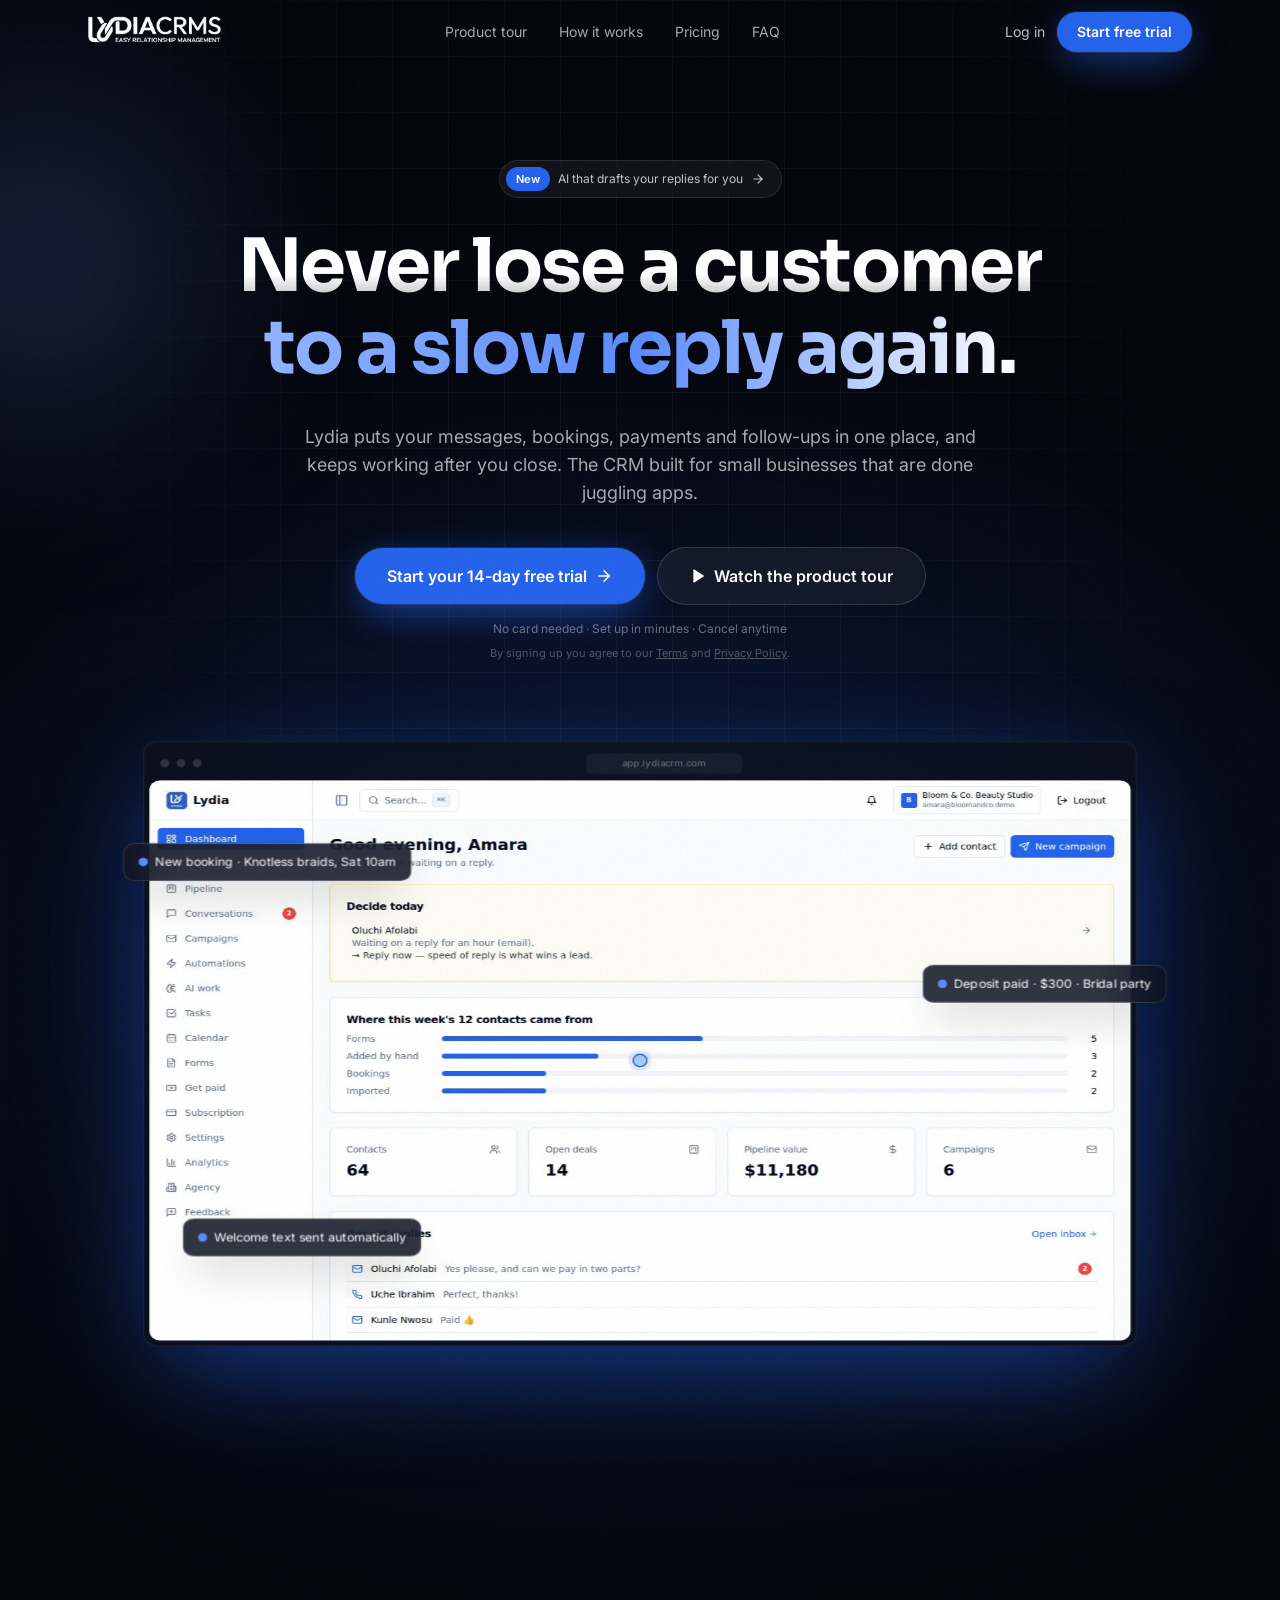
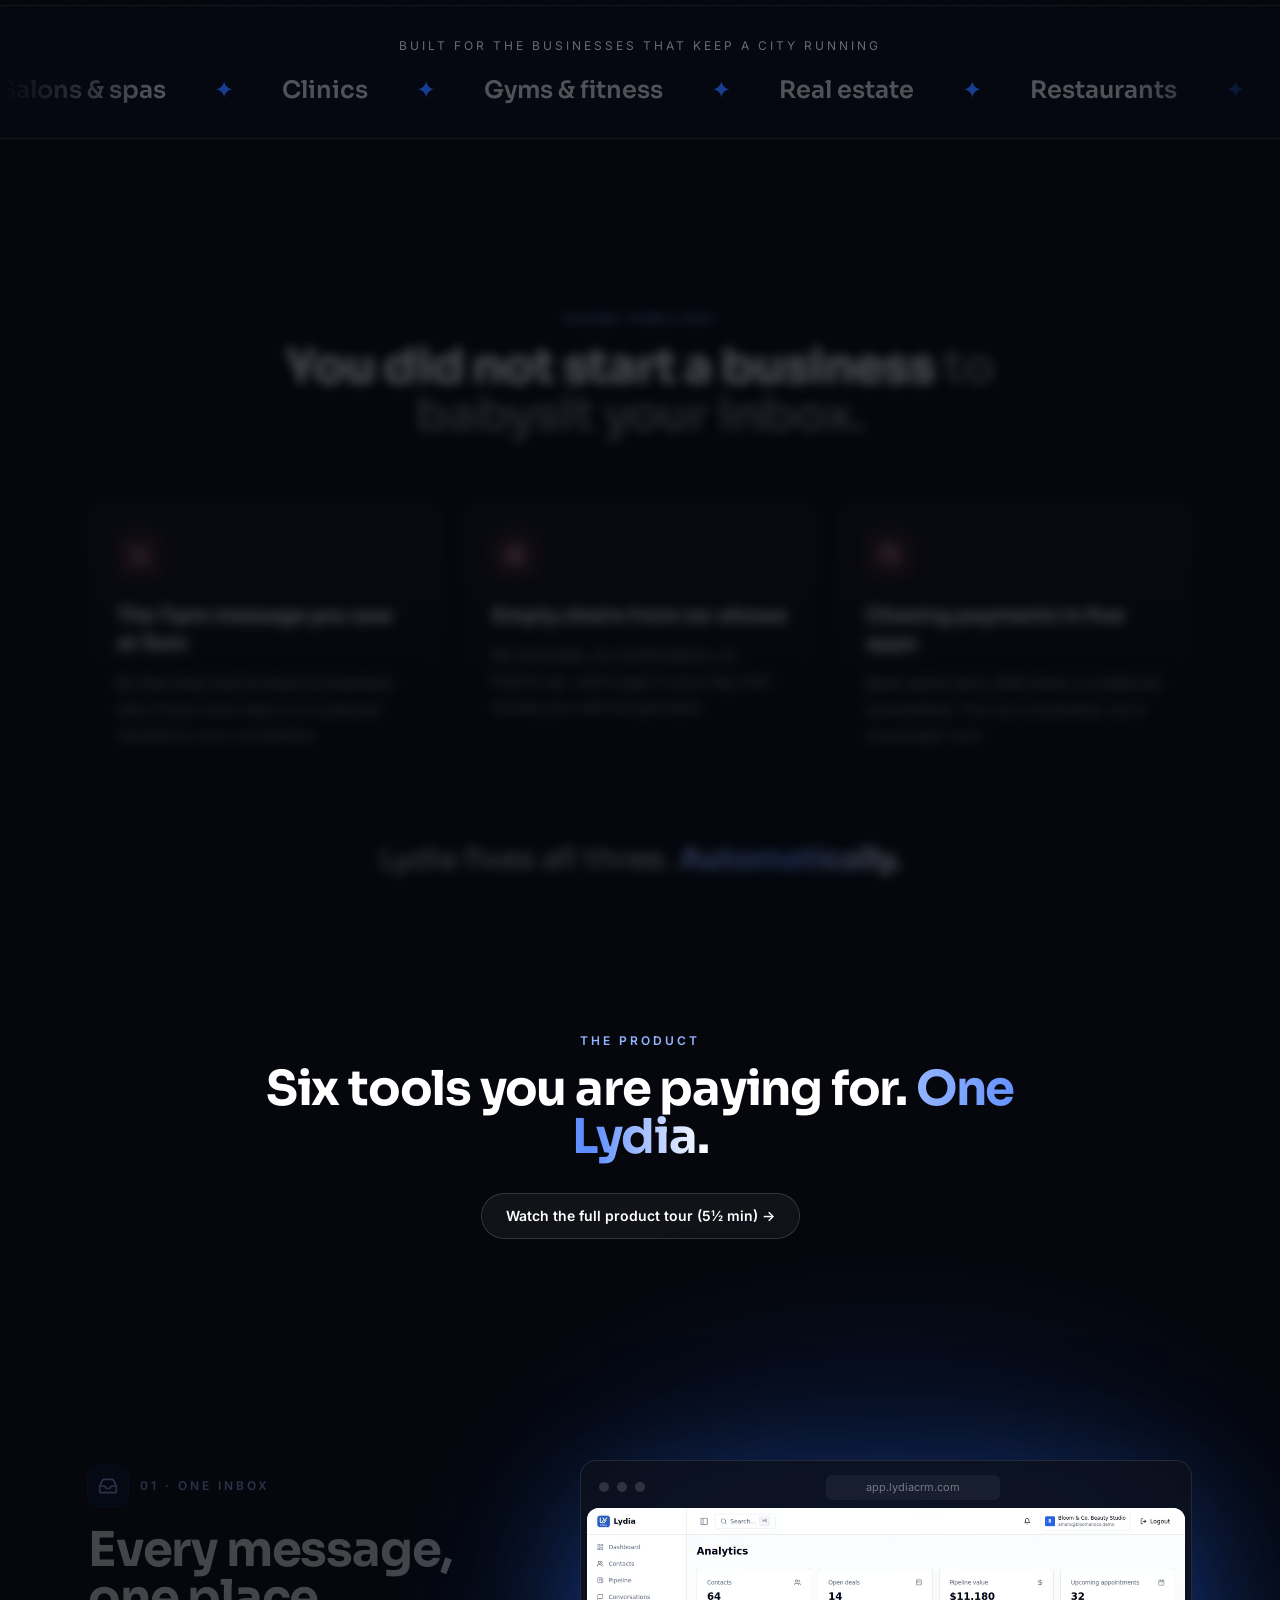
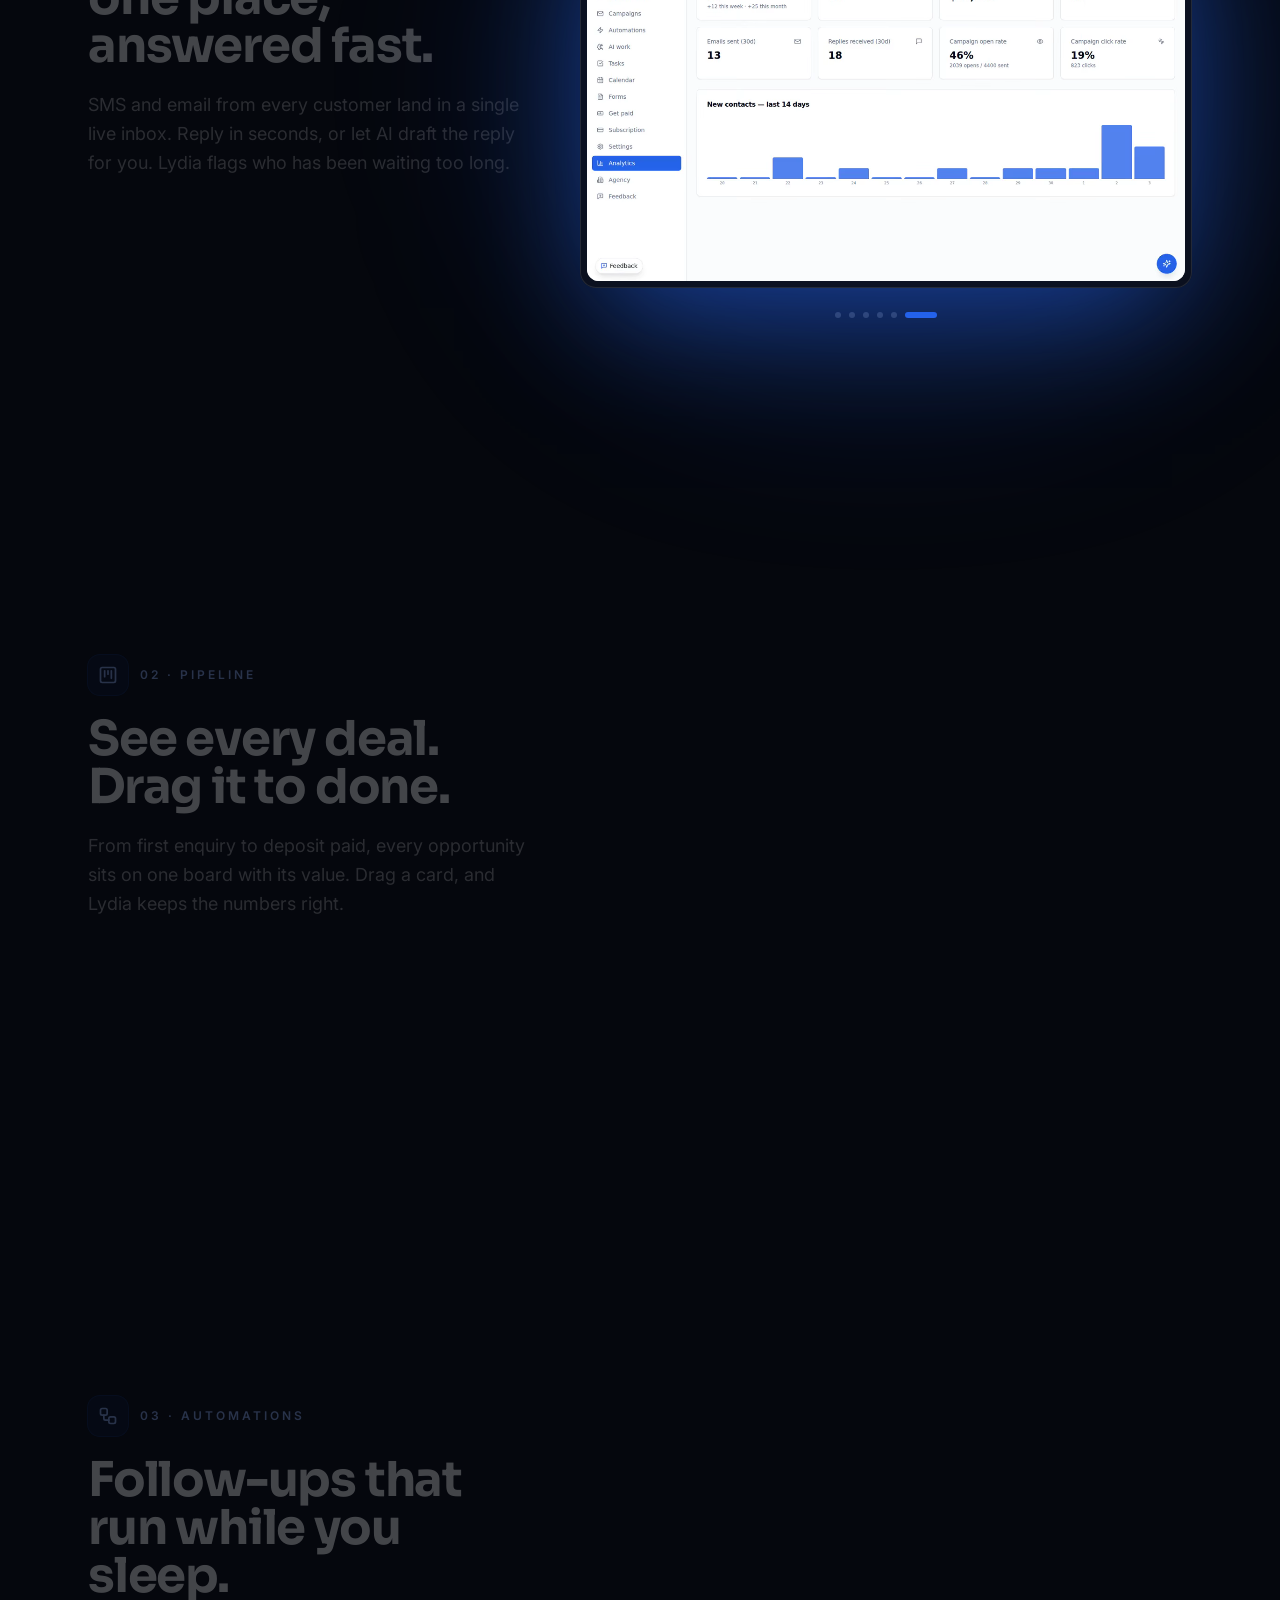
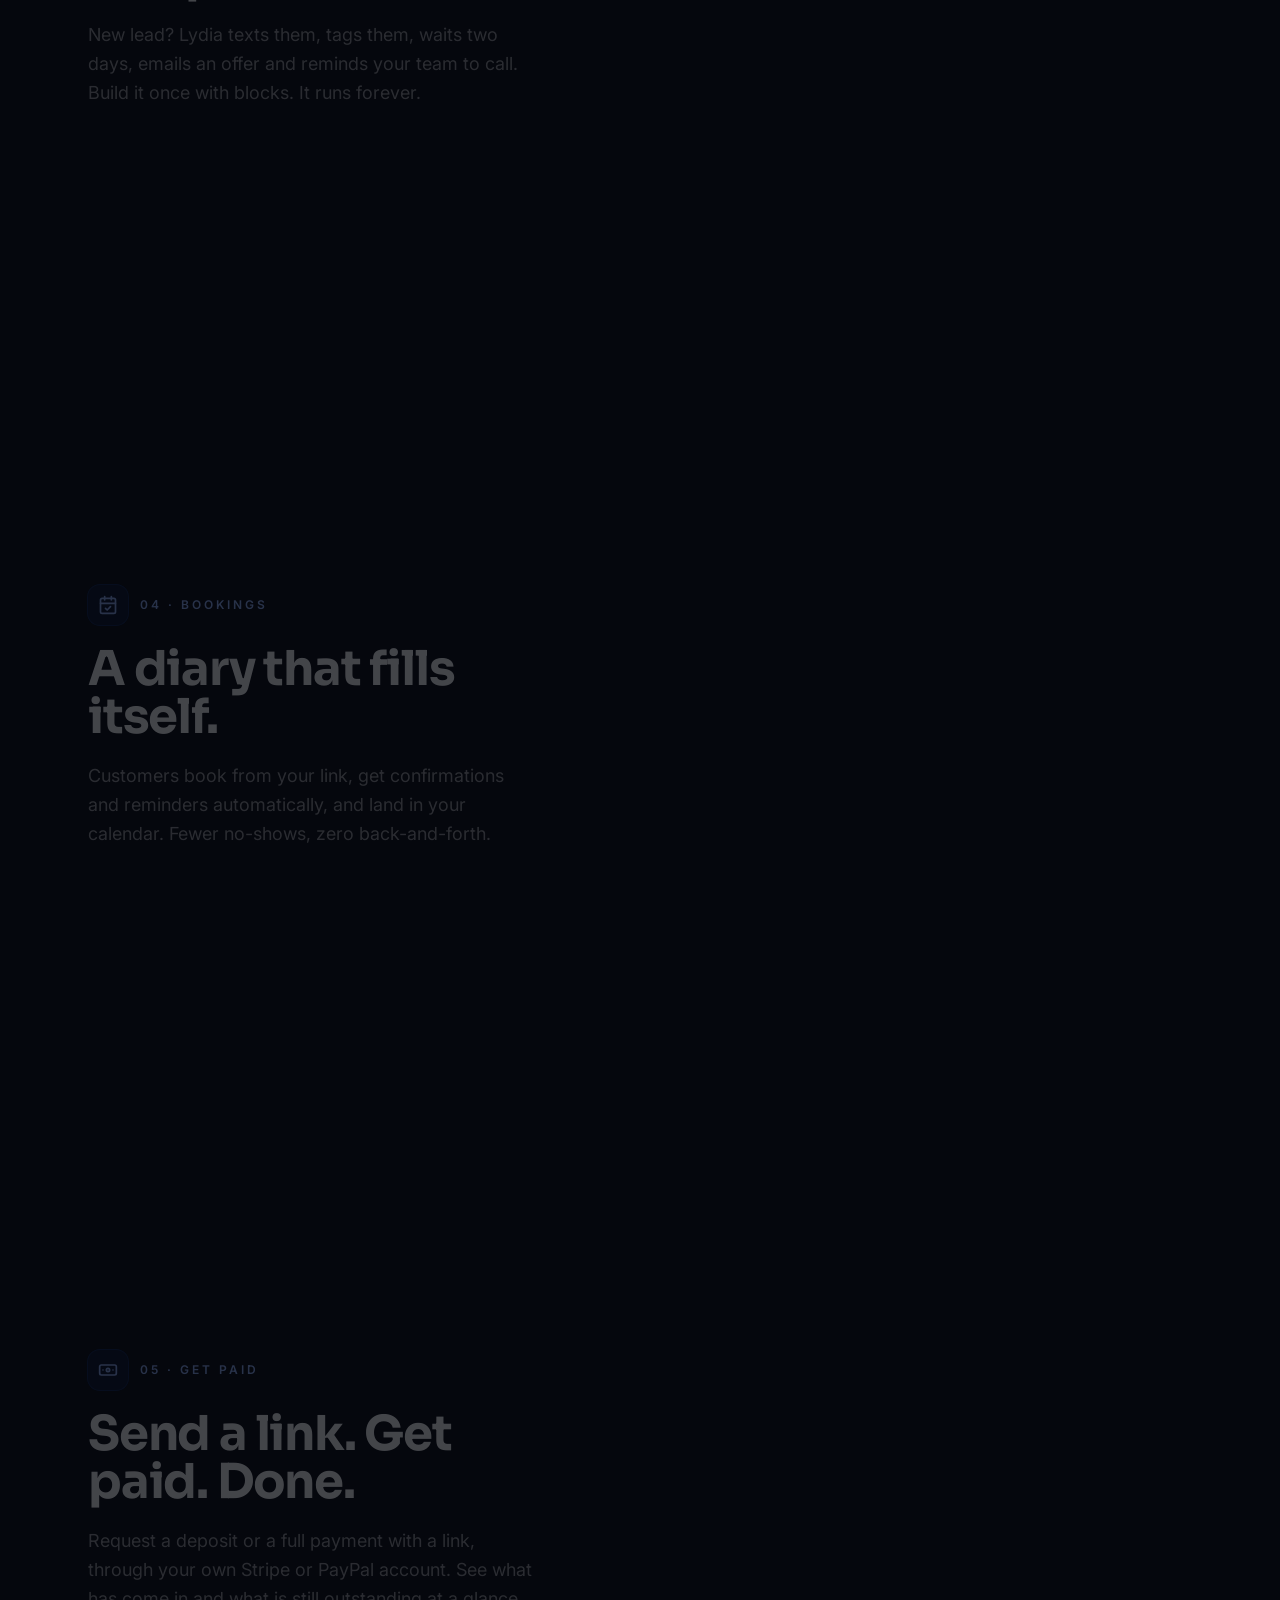
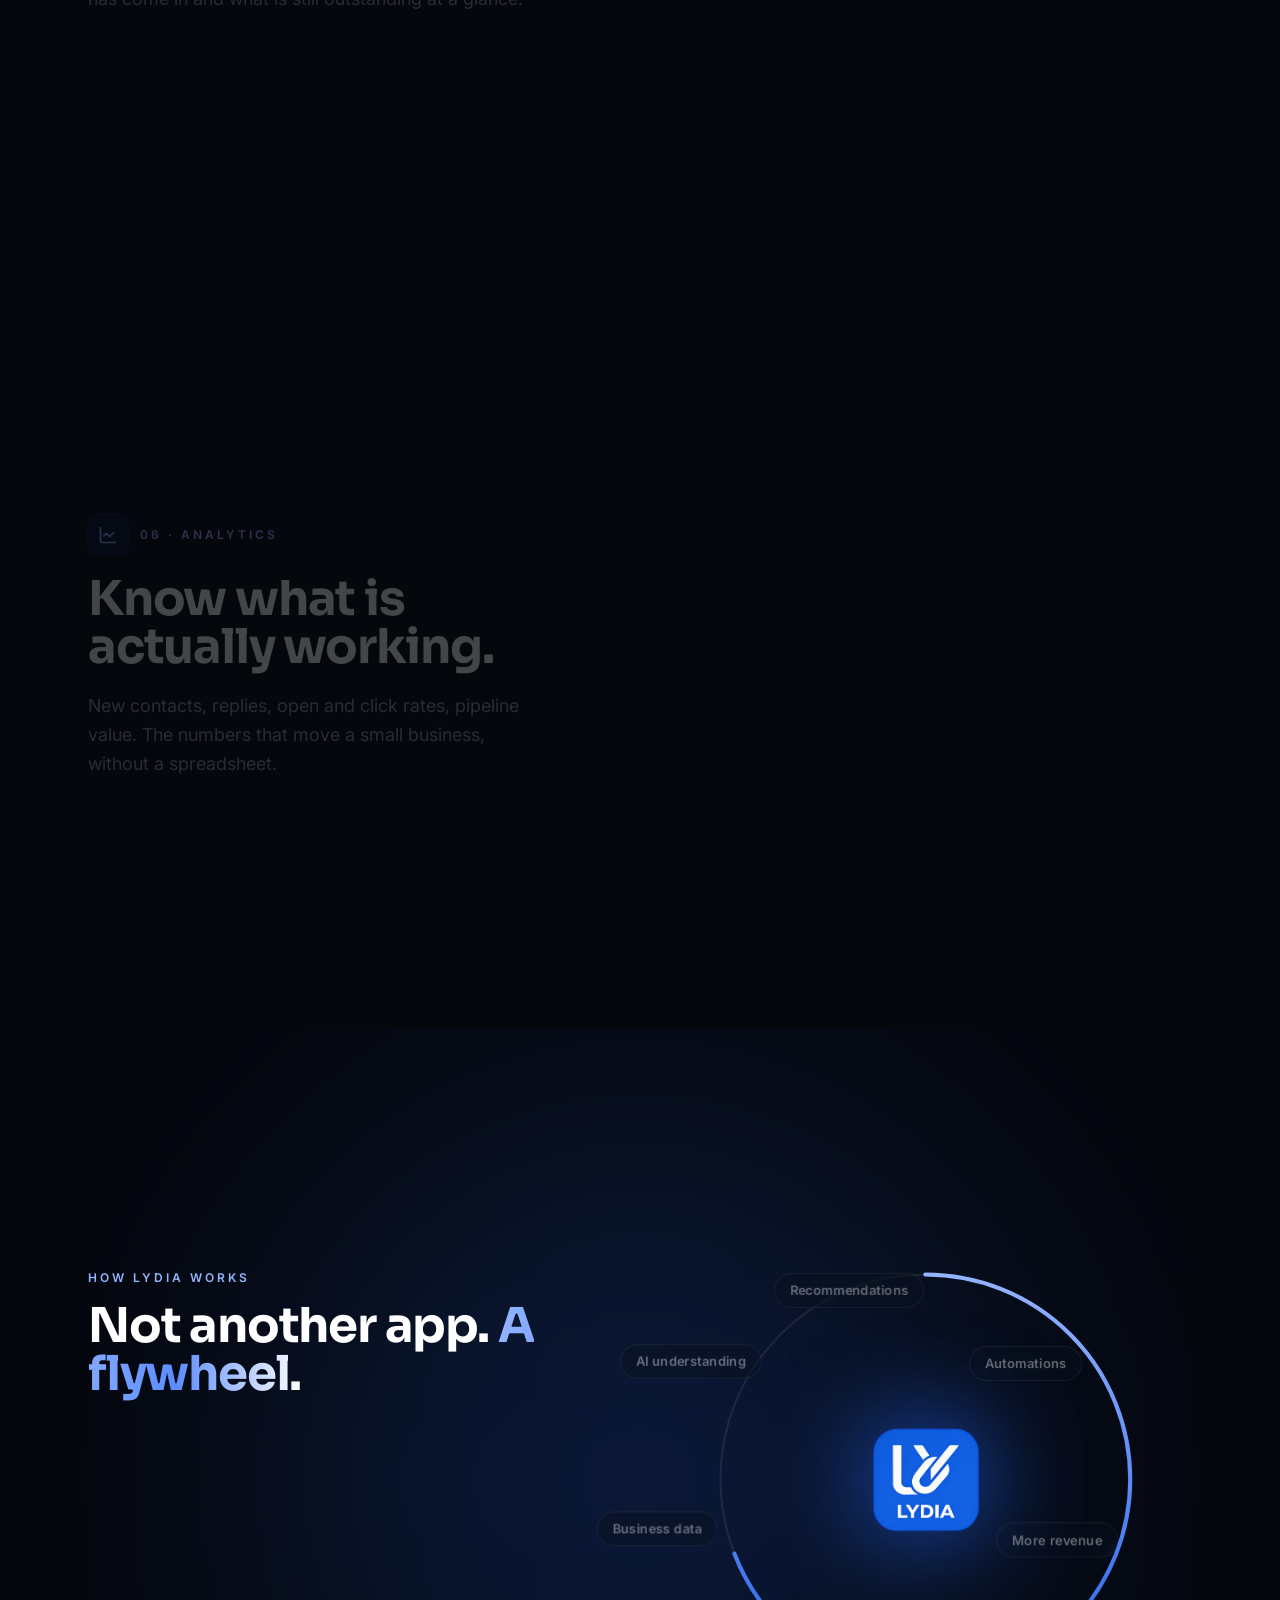
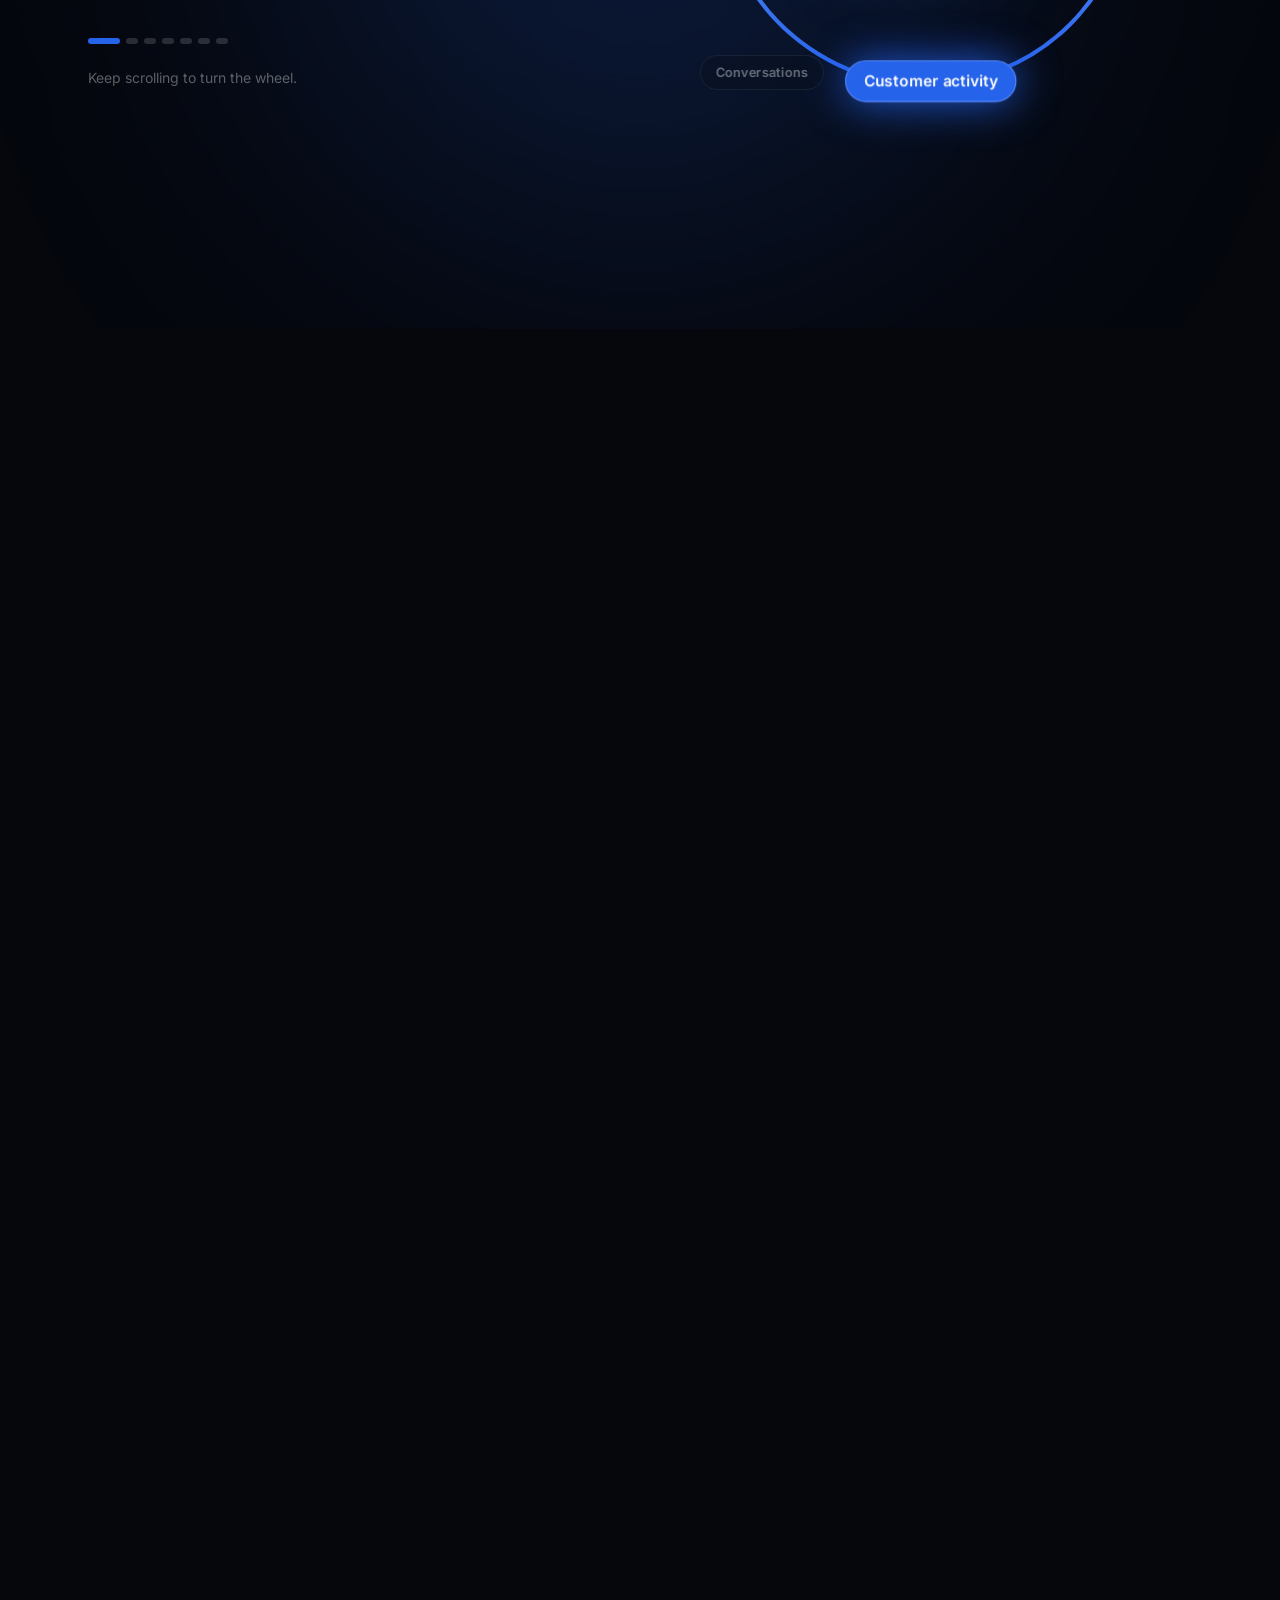
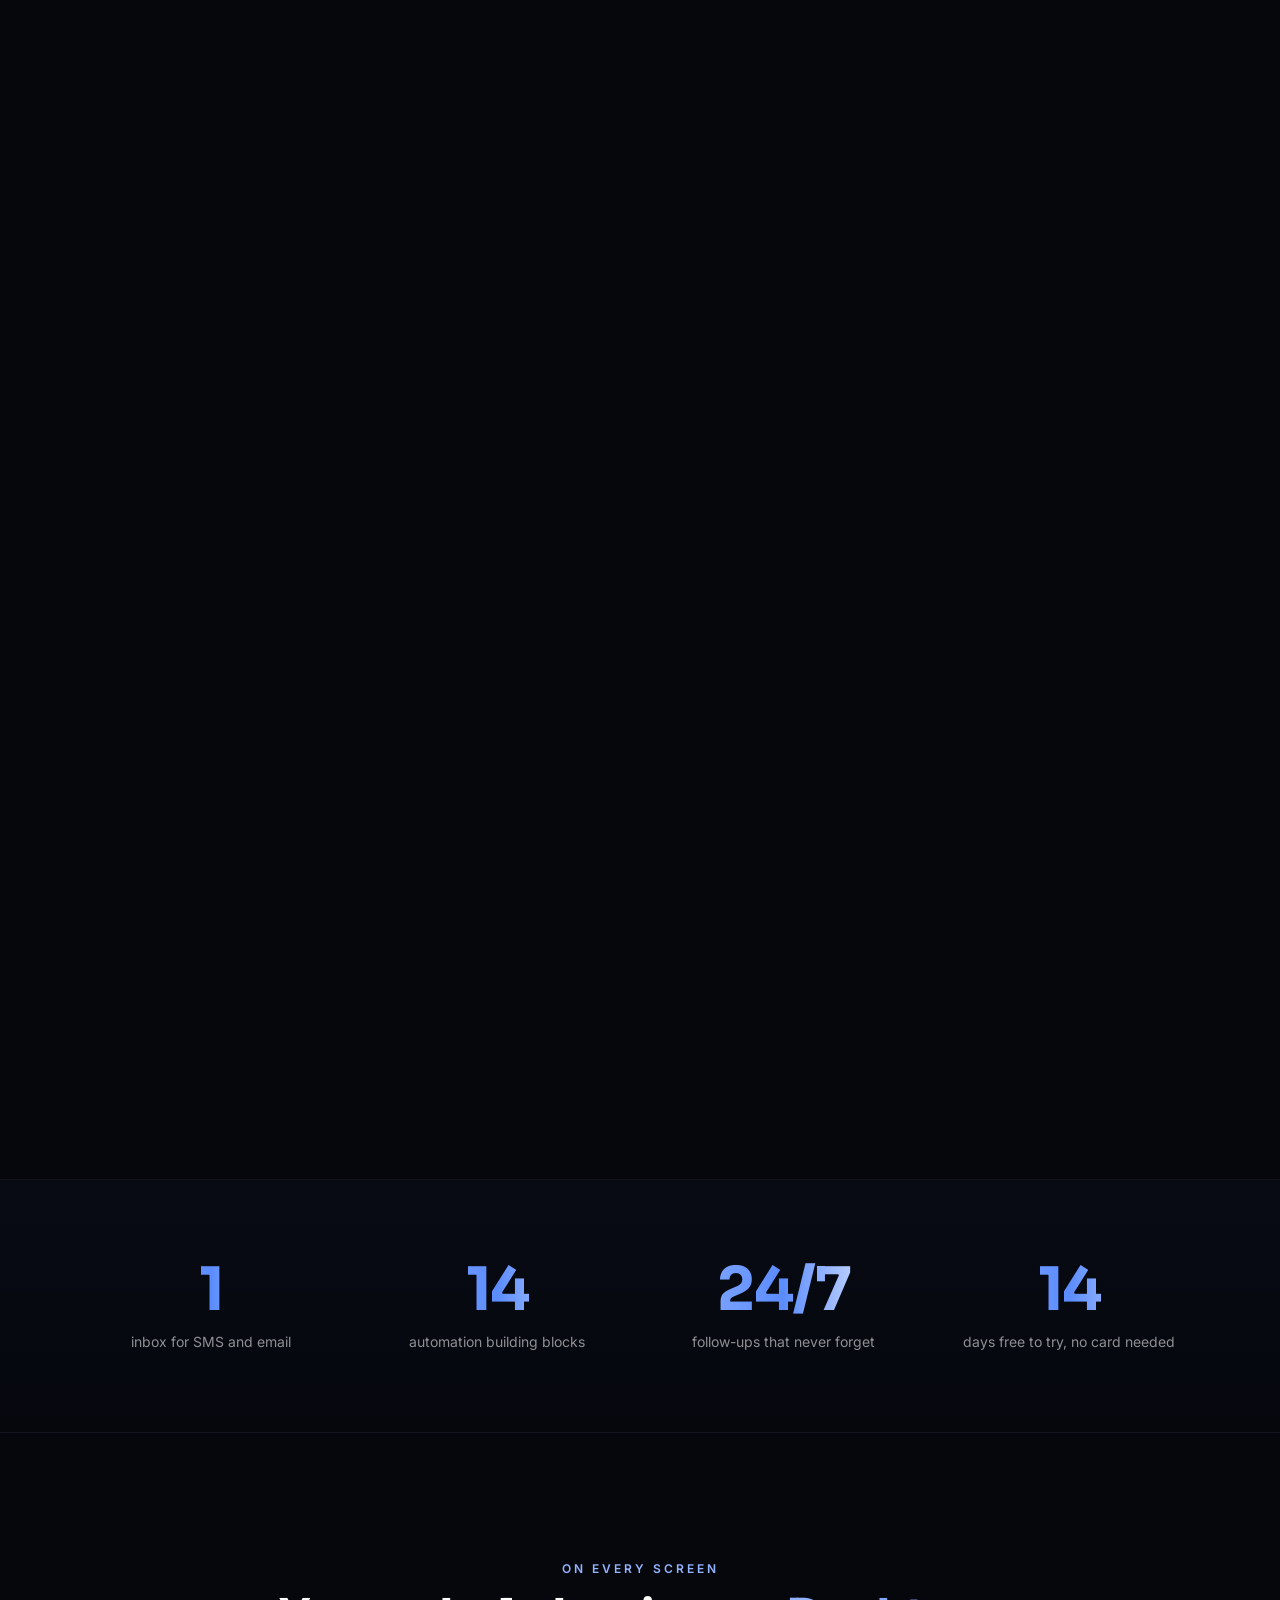
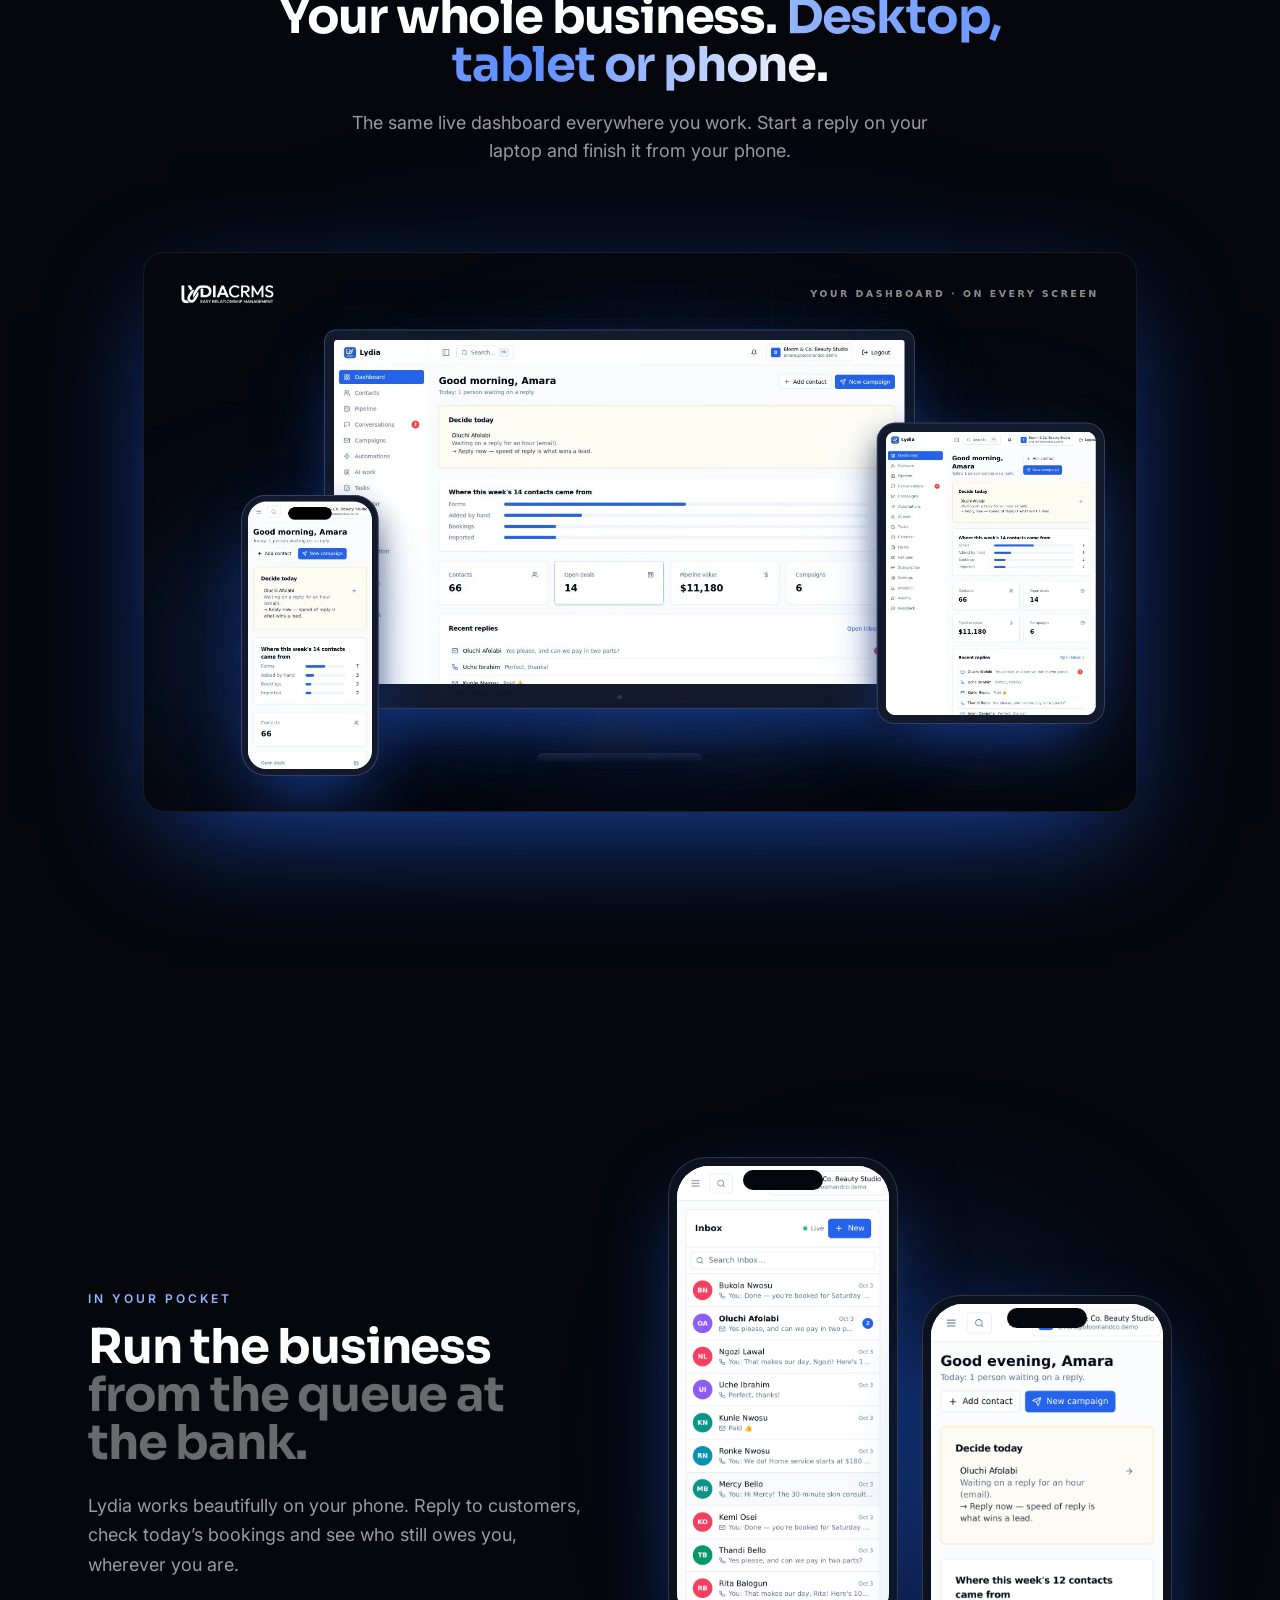
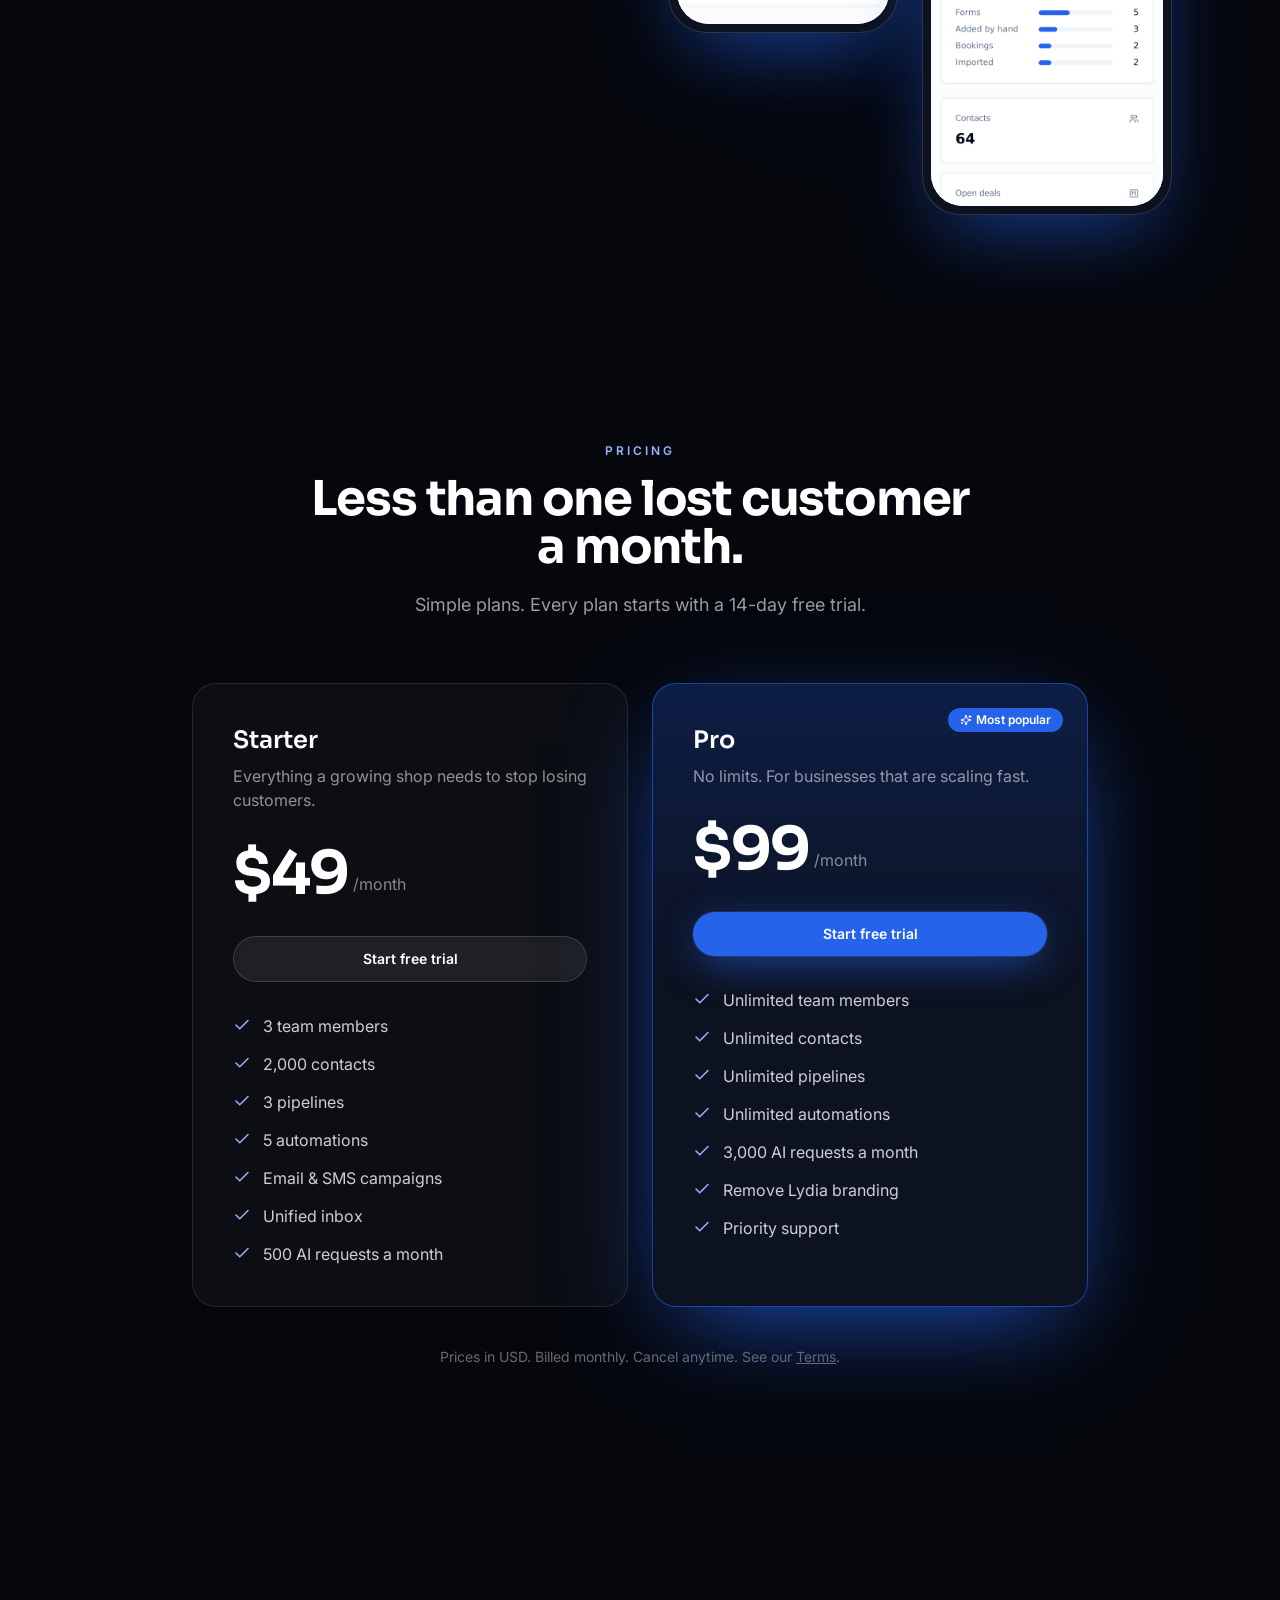
==== index.html @ 4960362a "Add privacy, terms, security, cookie and DPA pages Co-Authored-By: Claude Opus 5.5 <noreply@anthropi" ====
<!doctype html>
<html lang="en">
  <head>
    <meta charset="UTF-8" />
    <meta name="viewport" content="width=device-width, initial-scale=1.0" />
    <title>Lydia — The CRM that works while you sleep</title>
    <meta name="description" content="Lydia brings your customer messages, bookings, payments and follow-ups into one place, and keeps working after you close. Built for small businesses. Try it free for 14 days." />
    <meta property="og:title" content="Lydia — The CRM that works while you sleep" />
    <meta property="og:description" content="Messages, bookings, payments and follow-ups in one place. Built for small businesses." />
    <meta property="og:image" content="./media/demo-poster.jpg" />
    <meta name="theme-color" content="#05070d" />
    <link rel="icon" href="./brand/favicon-64.png" type="image/png" />
    <link rel="apple-touch-icon" href="./brand/apple-touch-icon.png" />
    <link rel="preconnect" href="https://fonts.googleapis.com" />
    <link rel="preconnect" href="https://fonts.gstatic.com" crossorigin />
    <link href="https://fonts.googleapis.com/css2?family=Inter:wght@400;500;600&family=Sora:wght@500;600;700;800&display=swap" rel="stylesheet" />
    <script type="module" crossorigin src="./assets/index-By4YkrOr.js"></script>
    <link rel="modulepreload" crossorigin href="./assets/index--tQdJ3y9.js">
    <link rel="modulepreload" crossorigin href="./assets/FinalCTA-Dc9SSr1o.js">
    <link rel="stylesheet" crossorigin href="./assets/index-Dh9MFAkG.css">
  </head>
  <body>
    <div id="root"></div>
  </body>
</html>
---- assets/index-Dh9MFAkG.css ----
*,:before,:after{--tw-border-spacing-x: 0;--tw-border-spacing-y: 0;--tw-translate-x: 0;--tw-translate-y: 0;--tw-rotate: 0;--tw-skew-x: 0;--tw-skew-y: 0;--tw-scale-x: 1;--tw-scale-y: 1;--tw-pan-x: ;--tw-pan-y: ;--tw-pinch-zoom: ;--tw-scroll-snap-strictness: proximity;--tw-gradient-from-position: ;--tw-gradient-via-position: ;--tw-gradient-to-position: ;--tw-ordinal: ;--tw-slashed-zero: ;--tw-numeric-figure: ;--tw-numeric-spacing: ;--tw-numeric-fraction: ;--tw-ring-inset: ;--tw-ring-offset-width: 0px;--tw-ring-offset-color: #fff;--tw-ring-color: rgb(59 130 246 / .5);--tw-ring-offset-shadow: 0 0 #0000;--tw-ring-shadow: 0 0 #0000;--tw-shadow: 0 0 #0000;--tw-shadow-colored: 0 0 #0000;--tw-blur: ;--tw-brightness: ;--tw-contrast: ;--tw-grayscale: ;--tw-hue-rotate: ;--tw-invert: ;--tw-saturate: ;--tw-sepia: ;--tw-drop-shadow: ;--tw-backdrop-blur: ;--tw-backdrop-brightness: ;--tw-backdrop-contrast: ;--tw-backdrop-grayscale: ;--tw-backdrop-hue-rotate: ;--tw-backdrop-invert: ;--tw-backdrop-opacity: ;--tw-backdrop-saturate: ;--tw-backdrop-sepia: ;--tw-contain-size: ;--tw-contain-layout: ;--tw-contain-paint: ;--tw-contain-style: }::backdrop{--tw-border-spacing-x: 0;--tw-border-spacing-y: 0;--tw-translate-x: 0;--tw-translate-y: 0;--tw-rotate: 0;--tw-skew-x: 0;--tw-skew-y: 0;--tw-scale-x: 1;--tw-scale-y: 1;--tw-pan-x: ;--tw-pan-y: ;--tw-pinch-zoom: ;--tw-scroll-snap-strictness: proximity;--tw-gradient-from-position: ;--tw-gradient-via-position: ;--tw-gradient-to-position: ;--tw-ordinal: ;--tw-slashed-zero: ;--tw-numeric-figure: ;--tw-numeric-spacing: ;--tw-numeric-fraction: ;--tw-ring-inset: ;--tw-ring-offset-width: 0px;--tw-ring-offset-color: #fff;--tw-ring-color: rgb(59 130 246 / .5);--tw-ring-offset-shadow: 0 0 #0000;--tw-ring-shadow: 0 0 #0000;--tw-shadow: 0 0 #0000;--tw-shadow-colored: 0 0 #0000;--tw-blur: ;--tw-brightness: ;--tw-contrast: ;--tw-grayscale: ;--tw-hue-rotate: ;--tw-invert: ;--tw-saturate: ;--tw-sepia: ;--tw-drop-shadow: ;--tw-backdrop-blur: ;--tw-backdrop-brightness: ;--tw-backdrop-contrast: ;--tw-backdrop-grayscale: ;--tw-backdrop-hue-rotate: ;--tw-backdrop-invert: ;--tw-backdrop-opacity: ;--tw-backdrop-saturate: ;--tw-backdrop-sepia: ;--tw-contain-size: ;--tw-contain-layout: ;--tw-contain-paint: ;--tw-contain-style: }*,:before,:after{box-sizing:border-box;border-width:0;border-style:solid;border-color:#e5e7eb}:before,:after{--tw-content: ""}html,:host{line-height:1.5;-webkit-text-size-adjust:100%;-moz-tab-size:4;-o-tab-size:4;tab-size:4;font-family:Inter,system-ui,sans-serif;font-feature-settings:normal;font-variation-settings:normal;-webkit-tap-highlight-color:transparent}body{margin:0;line-height:inherit}hr{height:0;color:inherit;border-top-width:1px}abbr:where([title]){-webkit-text-decoration:underline dotted;text-decoration:underline dotted}h1,h2,h3,h4,h5,h6{font-size:inherit;font-weight:inherit}a{color:inherit;text-decoration:inherit}b,strong{font-weight:bolder}code,kbd,samp,pre{font-family:ui-monospace,SFMono-Regular,Menlo,Monaco,Consolas,Liberation Mono,Courier New,monospace;font-feature-settings:normal;font-variation-settings:normal;font-size:1em}small{font-size:80%}sub,sup{font-size:75%;line-height:0;position:relative;vertical-align:baseline}sub{bottom:-.25em}sup{top:-.5em}table{text-indent:0;border-color:inherit;border-collapse:collapse}button,input,optgroup,select,textarea{font-family:inherit;font-feature-settings:inherit;font-variation-settings:inherit;font-size:100%;font-weight:inherit;line-height:inherit;letter-spacing:inherit;color:inherit;margin:0;padding:0}button,select{text-transform:none}button,input:where([type=button]),input:where([type=reset]),input:where([type=submit]){-webkit-appearance:button;background-color:transparent;background-image:none}:-moz-focusring{outline:auto}:-moz-ui-invalid{box-shadow:none}progress{vertical-align:baseline}::-webkit-inner-spin-button,::-webkit-outer-spin-button{height:auto}[type=search]{-webkit-appearance:textfield;outline-offset:-2px}::-webkit-search-decoration{-webkit-appearance:none}::-webkit-file-upload-button{-webkit-appearance:button;font:inherit}summary{display:list-item}blockquote,dl,dd,h1,h2,h3,h4,h5,h6,hr,figure,p,pre{margin:0}fieldset{margin:0;padding:0}legend{padding:0}ol,ul,menu{list-style:none;margin:0;padding:0}dialog{padding:0}textarea{resize:vertical}input::-moz-placeholder,textarea::-moz-placeholder{opacity:1;color:#9ca3af}input::placeholder,textarea::placeholder{opacity:1;color:#9ca3af}button,[role=button]{cursor:pointer}:disabled{cursor:default}img,svg,video,canvas,audio,iframe,embed,object{display:block;vertical-align:middle}img,video{max-width:100%;height:auto}[hidden]:where(:not([hidden=until-found])){display:none}.container-x{margin-left:auto;margin-right:auto;width:100%;max-width:72rem;padding-left:1rem;padding-right:1rem}@media (min-width: 640px){.container-x{padding-left:1.5rem;padding-right:1.5rem}}.btn-primary{display:inline-flex;align-items:center;justify-content:center;gap:.5rem;border-radius:9999px;--tw-bg-opacity: 1;background-color:rgb(37 99 235 / var(--tw-bg-opacity, 1));padding:.75rem 1.5rem;font-size:.875rem;line-height:1.25rem;font-weight:600;--tw-text-opacity: 1;color:rgb(255 255 255 / var(--tw-text-opacity, 1));--tw-shadow: 0 0 0 1px rgba(255,255,255,.08),0 10px 40px -8px rgba(37,99,235,.8);--tw-shadow-colored: 0 0 0 1px var(--tw-shadow-color), 0 10px 40px -8px var(--tw-shadow-color);box-shadow:var(--tw-ring-offset-shadow, 0 0 #0000),var(--tw-ring-shadow, 0 0 #0000),var(--tw-shadow);transition-property:color,background-color,border-color,text-decoration-color,fill,stroke,opacity,box-shadow,transform,filter,backdrop-filter;transition-timing-function:cubic-bezier(.4,0,.2,1);transition-duration:.15s}.btn-primary:hover{--tw-bg-opacity: 1;background-color:rgb(91 140 255 / var(--tw-bg-opacity, 1));--tw-shadow: 0 0 0 1px rgba(255,255,255,.15),0 14px 50px -6px rgba(37,99,235,1);--tw-shadow-colored: 0 0 0 1px var(--tw-shadow-color), 0 14px 50px -6px var(--tw-shadow-color);box-shadow:var(--tw-ring-offset-shadow, 0 0 #0000),var(--tw-ring-shadow, 0 0 #0000),var(--tw-shadow)}.btn-ghost{display:inline-flex;align-items:center;justify-content:center;gap:.5rem;border-radius:9999px;border-width:1px;border-color:#ffffff26;background-color:#ffffff0d;padding:.75rem 1.5rem;font-size:.875rem;line-height:1.25rem;font-weight:600;--tw-text-opacity: 1;color:rgb(255 255 255 / var(--tw-text-opacity, 1));--tw-backdrop-blur: blur(8px);-webkit-backdrop-filter:var(--tw-backdrop-blur) var(--tw-backdrop-brightness) var(--tw-backdrop-contrast) var(--tw-backdrop-grayscale) var(--tw-backdrop-hue-rotate) var(--tw-backdrop-invert) var(--tw-backdrop-opacity) var(--tw-backdrop-saturate) var(--tw-backdrop-sepia);backdrop-filter:var(--tw-backdrop-blur) var(--tw-backdrop-brightness) var(--tw-backdrop-contrast) var(--tw-backdrop-grayscale) var(--tw-backdrop-hue-rotate) var(--tw-backdrop-invert) var(--tw-backdrop-opacity) var(--tw-backdrop-saturate) var(--tw-backdrop-sepia);transition-property:color,background-color,border-color,text-decoration-color,fill,stroke,opacity,box-shadow,transform,filter,backdrop-filter;transition-timing-function:cubic-bezier(.4,0,.2,1);transition-duration:.15s}.btn-ghost:hover{border-color:#ffffff4d;background-color:#ffffff1a}.eyebrow{font-size:.75rem;line-height:1rem;font-weight:600;text-transform:uppercase;letter-spacing:.25em;--tw-text-opacity: 1;color:rgb(147 180 255 / var(--tw-text-opacity, 1))}.h-display{font-family:Sora,Inter,system-ui,sans-serif;font-weight:700;letter-spacing:-.025em}.text-gradient{background-image:linear-gradient(to bottom,var(--tw-gradient-stops));--tw-gradient-from: #fff var(--tw-gradient-from-position);--tw-gradient-stops: var(--tw-gradient-from), var(--tw-gradient-to);--tw-gradient-to: rgb(255 255 255 / 0) var(--tw-gradient-to-position);--tw-gradient-stops: var(--tw-gradient-from), #fff var(--tw-gradient-via-position), var(--tw-gradient-to);--tw-gradient-to: rgb(255 255 255 / .5) var(--tw-gradient-to-position);-webkit-background-clip:text;background-clip:text;color:transparent}.text-blue-gradient{background-image:linear-gradient(to right,var(--tw-gradient-stops));--tw-gradient-from: #93b4ff var(--tw-gradient-from-position);--tw-gradient-to: rgb(147 180 255 / 0) var(--tw-gradient-to-position);--tw-gradient-stops: var(--tw-gradient-from), var(--tw-gradient-to);--tw-gradient-to: rgb(91 140 255 / 0) var(--tw-gradient-to-position);--tw-gradient-stops: var(--tw-gradient-from), #5b8cff var(--tw-gradient-via-position), var(--tw-gradient-to);--tw-gradient-to: #fff var(--tw-gradient-to-position);-webkit-background-clip:text;background-clip:text;color:transparent}.pointer-events-none{pointer-events:none}.visible{visibility:visible}.fixed{position:fixed}.absolute{position:absolute}.relative{position:relative}.sticky{position:sticky}.-inset-10{top:-2.5rem;right:-2.5rem;bottom:-2.5rem;left:-2.5rem}.-inset-6{top:-1.5rem;right:-1.5rem;bottom:-1.5rem;left:-1.5rem}.inset-0{top:0;right:0;bottom:0;left:0}.inset-x-0{left:0;right:0}.inset-x-\[10\%\]{left:10%;right:10%}.inset-y-\[15\%\]{top:15%;bottom:15%}.-left-40{left:-10rem}.-right-20{right:-5rem}.-top-20{top:-5rem}.bottom-\[14\%\]{bottom:14%}.left-1\/2{left:50%}.left-\[-2\%\]{left:-2%}.left-\[4\%\]{left:4%}.right-6{right:1.5rem}.right-\[-3\%\]{right:-3%}.top-0{top:0}.top-1\/2{top:50%}.top-10{top:2.5rem}.top-20{top:5rem}.top-3{top:.75rem}.top-40{top:10rem}.top-6{top:1.5rem}.top-\[18\%\]{top:18%}.top-\[38\%\]{top:38%}.z-10{z-index:10}.z-50{z-index:50}.order-1{order:1}.order-2{order:2}.m-auto{margin:auto}.mx-auto{margin-left:auto;margin-right:auto}.mb-2{margin-bottom:.5rem}.mb-5{margin-bottom:1.25rem}.mb-6{margin-bottom:1.5rem}.mb-8{margin-bottom:2rem}.ml-12{margin-left:3rem}.mr-2{margin-right:.5rem}.mt-0\.5{margin-top:.125rem}.mt-10{margin-top:2.5rem}.mt-12{margin-top:3rem}.mt-14{margin-top:3.5rem}.mt-16{margin-top:4rem}.mt-2{margin-top:.5rem}.mt-3{margin-top:.75rem}.mt-4{margin-top:1rem}.mt-5{margin-top:1.25rem}.mt-6{margin-top:1.5rem}.mt-7{margin-top:1.75rem}.mt-8{margin-top:2rem}.block{display:block}.inline-block{display:inline-block}.flex{display:flex}.inline-flex{display:inline-flex}.table{display:table}.grid{display:grid}.hidden{display:none}.aspect-\[16\/10\]{aspect-ratio:16/10}.aspect-\[390\/844\]{aspect-ratio:390/844}.aspect-square{aspect-ratio:1 / 1}.aspect-video{aspect-ratio:16 / 9}.h-1\.5{height:.375rem}.h-16{height:4rem}.h-2\.5{height:.625rem}.h-20{height:5rem}.h-5{height:1.25rem}.h-8{height:2rem}.h-80{height:20rem}.h-\[360px\]{height:360px}.h-\[500px\]{height:500px}.h-\[560px\]{height:560px}.h-\[700px\]{height:700px}.h-\[720px\]{height:720px}.h-full{height:100%}.h-screen{height:100vh}.max-h-\[22rem\]{max-height:22rem}.min-h-\[11rem\]{min-height:11rem}.min-h-\[70vh\]{min-height:70vh}.w-1\.5{width:.375rem}.w-2\.5{width:.625rem}.w-20{width:5rem}.w-3{width:.75rem}.w-8{width:2rem}.w-80{width:20rem}.w-\[1100px\]{width:1100px}.w-\[44\%\]{width:44%}.w-\[48\%\]{width:48%}.w-\[700px\]{width:700px}.w-\[760px\]{width:760px}.w-\[900px\]{width:900px}.w-auto{width:auto}.w-full{width:100%}.w-max{width:-moz-max-content;width:max-content}.min-w-0{min-width:0px}.min-w-\[34rem\]{min-width:34rem}.max-w-2xl{max-width:42rem}.max-w-3xl{max-width:48rem}.max-w-4xl{max-width:56rem}.max-w-6xl{max-width:72rem}.max-w-\[230px\]{max-width:230px}.max-w-\[250px\]{max-width:250px}.max-w-\[min\(78vw\,46vh\)\]{max-width:min(78vw,46vh)}.max-w-lg{max-width:32rem}.max-w-md{max-width:28rem}.max-w-xl{max-width:36rem}.shrink-0{flex-shrink:0}.-translate-x-1\/2{--tw-translate-x: -50%;transform:translate(var(--tw-translate-x),var(--tw-translate-y)) rotate(var(--tw-rotate)) skew(var(--tw-skew-x)) skewY(var(--tw-skew-y)) scaleX(var(--tw-scale-x)) scaleY(var(--tw-scale-y))}.-translate-y-1\/2{--tw-translate-y: -50%;transform:translate(var(--tw-translate-x),var(--tw-translate-y)) rotate(var(--tw-rotate)) skew(var(--tw-skew-x)) skewY(var(--tw-skew-y)) scaleX(var(--tw-scale-x)) scaleY(var(--tw-scale-y))}.-rotate-90{--tw-rotate: -90deg;transform:translate(var(--tw-translate-x),var(--tw-translate-y)) rotate(var(--tw-rotate)) skew(var(--tw-skew-x)) skewY(var(--tw-skew-y)) scaleX(var(--tw-scale-x)) scaleY(var(--tw-scale-y))}@keyframes marquee{0%{transform:translate(0)}to{transform:translate(-50%)}}.animate-marquee{animation:marquee 40s linear infinite}@keyframes ping{75%,to{transform:scale(2);opacity:0}}.animate-ping{animation:ping 1s cubic-bezier(0,0,.2,1) infinite}.scroll-mt-24{scroll-margin-top:6rem}.scroll-mt-28{scroll-margin-top:7rem}.list-disc{list-style-type:disc}.grid-cols-2{grid-template-columns:repeat(2,minmax(0,1fr))}.flex-col{flex-direction:column}.flex-wrap{flex-wrap:wrap}.items-start{align-items:flex-start}.items-end{align-items:flex-end}.items-center{align-items:center}.justify-center{justify-content:center}.justify-between{justify-content:space-between}.gap-1{gap:.25rem}.gap-1\.5{gap:.375rem}.gap-10{gap:2.5rem}.gap-12{gap:3rem}.gap-16{gap:4rem}.gap-2{gap:.5rem}.gap-3{gap:.75rem}.gap-4{gap:1rem}.gap-5{gap:1.25rem}.gap-6{gap:1.5rem}.gap-8{gap:2rem}.gap-x-6{-moz-column-gap:1.5rem;column-gap:1.5rem}.gap-y-1\.5{row-gap:.375rem}.gap-y-2{row-gap:.5rem}.space-y-12>:not([hidden])~:not([hidden]){--tw-space-y-reverse: 0;margin-top:calc(3rem * calc(1 - var(--tw-space-y-reverse)));margin-bottom:calc(3rem * var(--tw-space-y-reverse))}.space-y-2>:not([hidden])~:not([hidden]){--tw-space-y-reverse: 0;margin-top:calc(.5rem * calc(1 - var(--tw-space-y-reverse)));margin-bottom:calc(.5rem * var(--tw-space-y-reverse))}.space-y-3\.5>:not([hidden])~:not([hidden]){--tw-space-y-reverse: 0;margin-top:calc(.875rem * calc(1 - var(--tw-space-y-reverse)));margin-bottom:calc(.875rem * var(--tw-space-y-reverse))}.space-y-4>:not([hidden])~:not([hidden]){--tw-space-y-reverse: 0;margin-top:calc(1rem * calc(1 - var(--tw-space-y-reverse)));margin-bottom:calc(1rem * var(--tw-space-y-reverse))}.divide-y>:not([hidden])~:not([hidden]){--tw-divide-y-reverse: 0;border-top-width:calc(1px * calc(1 - var(--tw-divide-y-reverse)));border-bottom-width:calc(1px * var(--tw-divide-y-reverse))}.divide-white\/5>:not([hidden])~:not([hidden]){border-color:#ffffff0d}.overflow-hidden{overflow:hidden}.overflow-x-auto{overflow-x:auto}.overflow-y-auto{overflow-y:auto}.truncate{overflow:hidden;text-overflow:ellipsis;white-space:nowrap}.whitespace-nowrap{white-space:nowrap}.rounded-2xl{border-radius:1rem}.rounded-3xl{border-radius:1.5rem}.rounded-\[2\.4rem\]{border-radius:2.4rem}.rounded-\[2rem\]{border-radius:2rem}.rounded-full{border-radius:9999px}.rounded-lg{border-radius:.5rem}.rounded-md{border-radius:.375rem}.rounded-xl{border-radius:.75rem}.border{border-width:1px}.border-y{border-top-width:1px;border-bottom-width:1px}.border-b{border-bottom-width:1px}.border-t{border-top-width:1px}.border-amber-400\/30{border-color:#fbbf244d}.border-brand-400{--tw-border-opacity: 1;border-color:rgb(91 140 255 / var(--tw-border-opacity, 1))}.border-brand\/60{border-color:#2563eb99}.border-white\/10{border-color:#ffffff1a}.border-white\/15{border-color:#ffffff26}.border-white\/5{border-color:#ffffff0d}.bg-amber-400\/10{background-color:#fbbf241a}.bg-black{--tw-bg-opacity: 1;background-color:rgb(0 0 0 / var(--tw-bg-opacity, 1))}.bg-brand{--tw-bg-opacity: 1;background-color:rgb(37 99 235 / var(--tw-bg-opacity, 1))}.bg-brand-400{--tw-bg-opacity: 1;background-color:rgb(91 140 255 / var(--tw-bg-opacity, 1))}.bg-brand-400\/20{background-color:#5b8cff33}.bg-brand\/15{background-color:#2563eb26}.bg-brand\/20{background-color:#2563eb33}.bg-brand\/25{background-color:#2563eb40}.bg-brand\/30{background-color:#2563eb4d}.bg-brand\/40{background-color:#2563eb66}.bg-brand\/50{background-color:#2563eb80}.bg-ink{--tw-bg-opacity: 1;background-color:rgb(5 7 13 / var(--tw-bg-opacity, 1))}.bg-ink-800{--tw-bg-opacity: 1;background-color:rgb(13 18 32 / var(--tw-bg-opacity, 1))}.bg-ink-800\/80{background-color:#0d1220cc}.bg-ink-800\/85{background-color:#0d1220d9}.bg-ink-800\/90{background-color:#0d1220e6}.bg-ink-900\/60{background-color:#080b1499}.bg-ink\/75{background-color:#05070dbf}.bg-ink\/95{background-color:#05070df2}.bg-red-500\/10{background-color:#ef44441a}.bg-white{--tw-bg-opacity: 1;background-color:rgb(255 255 255 / var(--tw-bg-opacity, 1))}.bg-white\/15{background-color:#ffffff26}.bg-white\/20{background-color:#fff3}.bg-white\/5{background-color:#ffffff0d}.bg-white\/\[\.03\]{background-color:#ffffff08}.bg-gradient-to-b{background-image:linear-gradient(to bottom,var(--tw-gradient-stops))}.bg-gradient-to-br{background-image:linear-gradient(to bottom right,var(--tw-gradient-stops))}.from-brand-600{--tw-gradient-from: #1e4fd0 var(--tw-gradient-from-position);--tw-gradient-to: rgb(30 79 208 / 0) var(--tw-gradient-to-position);--tw-gradient-stops: var(--tw-gradient-from), var(--tw-gradient-to)}.from-brand\/25{--tw-gradient-from: rgb(37 99 235 / .25) var(--tw-gradient-from-position);--tw-gradient-to: rgb(37 99 235 / 0) var(--tw-gradient-to-position);--tw-gradient-stops: var(--tw-gradient-from), var(--tw-gradient-to)}.from-ink-900{--tw-gradient-from: #080b14 var(--tw-gradient-from-position);--tw-gradient-to: rgb(8 11 20 / 0) var(--tw-gradient-to-position);--tw-gradient-stops: var(--tw-gradient-from), var(--tw-gradient-to)}.from-white\/\[\.06\]{--tw-gradient-from: rgb(255 255 255 / .06) var(--tw-gradient-from-position);--tw-gradient-to: rgb(255 255 255 / 0) var(--tw-gradient-to-position);--tw-gradient-stops: var(--tw-gradient-from), var(--tw-gradient-to)}.via-brand-700{--tw-gradient-to: rgb(26 63 166 / 0) var(--tw-gradient-to-position);--tw-gradient-stops: var(--tw-gradient-from), #1a3fa6 var(--tw-gradient-via-position), var(--tw-gradient-to)}.via-ink-800{--tw-gradient-to: rgb(13 18 32 / 0) var(--tw-gradient-to-position);--tw-gradient-stops: var(--tw-gradient-from), #0d1220 var(--tw-gradient-via-position), var(--tw-gradient-to)}.to-ink{--tw-gradient-to: #05070d var(--tw-gradient-to-position)}.to-ink-800{--tw-gradient-to: #0d1220 var(--tw-gradient-to-position)}.to-transparent{--tw-gradient-to: transparent var(--tw-gradient-to-position)}.fill-white{fill:#fff}.object-cover{-o-object-fit:cover;object-fit:cover}.object-top{-o-object-position:top;object-position:top}.p-1\.5{padding:.375rem}.p-2{padding:.5rem}.p-2\.5{padding:.625rem}.p-3{padding:.75rem}.p-5{padding:1.25rem}.p-7{padding:1.75rem}.p-8{padding:2rem}.\!px-5{padding-left:1.25rem!important;padding-right:1.25rem!important}.\!px-8{padding-left:2rem!important;padding-right:2rem!important}.\!py-2\.5{padding-top:.625rem!important;padding-bottom:.625rem!important}.\!py-4{padding-top:1rem!important;padding-bottom:1rem!important}.px-10{padding-left:2.5rem;padding-right:2.5rem}.px-2{padding-left:.5rem;padding-right:.5rem}.px-2\.5{padding-left:.625rem;padding-right:.625rem}.px-3{padding-left:.75rem;padding-right:.75rem}.px-4{padding-left:1rem;padding-right:1rem}.px-5{padding-left:1.25rem;padding-right:1.25rem}.px-6{padding-left:1.5rem;padding-right:1.5rem}.px-8{padding-left:2rem;padding-right:2rem}.py-1{padding-top:.25rem;padding-bottom:.25rem}.py-1\.5{padding-top:.375rem;padding-bottom:.375rem}.py-10{padding-top:2.5rem;padding-bottom:2.5rem}.py-12{padding-top:3rem;padding-bottom:3rem}.py-14{padding-top:3.5rem;padding-bottom:3.5rem}.py-16{padding-top:4rem;padding-bottom:4rem}.py-2{padding-top:.5rem;padding-bottom:.5rem}.py-2\.5{padding-top:.625rem;padding-bottom:.625rem}.py-20{padding-top:5rem;padding-bottom:5rem}.py-24{padding-top:6rem;padding-bottom:6rem}.py-28{padding-top:7rem;padding-bottom:7rem}.py-3{padding-top:.75rem;padding-bottom:.75rem}.py-4{padding-top:1rem;padding-bottom:1rem}.py-6{padding-top:1.5rem;padding-bottom:1.5rem}.py-8{padding-top:2rem;padding-bottom:2rem}.pb-10{padding-bottom:2.5rem}.pb-24{padding-bottom:6rem}.pb-6{padding-bottom:1.5rem}.pb-\[0\.12em\]{padding-bottom:.12em}.pl-1\.5{padding-left:.375rem}.pl-5{padding-left:1.25rem}.pr-10{padding-right:2.5rem}.pr-4{padding-right:1rem}.pt-10{padding-top:2.5rem}.pt-20{padding-top:5rem}.pt-28{padding-top:7rem}.pt-32{padding-top:8rem}.pt-6{padding-top:1.5rem}.text-left{text-align:left}.text-center{text-align:center}.align-bottom{vertical-align:bottom}.font-display{font-family:Sora,Inter,system-ui,sans-serif}.text-2xl{font-size:1.5rem;line-height:2rem}.text-3xl{font-size:1.875rem;line-height:2.25rem}.text-4xl{font-size:2.25rem;line-height:2.5rem}.text-5xl{font-size:3rem;line-height:1}.text-6xl{font-size:3.75rem;line-height:1}.text-\[11px\]{font-size:11px}.text-\[2\.5rem\]{font-size:2.5rem}.text-base{font-size:1rem;line-height:1.5rem}.text-lg{font-size:1.125rem;line-height:1.75rem}.text-sm{font-size:.875rem;line-height:1.25rem}.text-xl{font-size:1.25rem;line-height:1.75rem}.text-xs{font-size:.75rem;line-height:1rem}.font-bold{font-weight:700}.font-medium{font-weight:500}.font-semibold{font-weight:600}.uppercase{text-transform:uppercase}.tabular-nums{--tw-numeric-spacing: tabular-nums;font-variant-numeric:var(--tw-ordinal) var(--tw-slashed-zero) var(--tw-numeric-figure) var(--tw-numeric-spacing) var(--tw-numeric-fraction)}.leading-\[1\.04\]{line-height:1.04}.leading-\[1\.05\]{line-height:1.05}.leading-relaxed{line-height:1.625}.tracking-\[0\.25em\]{letter-spacing:.25em}.tracking-\[0\.2em\]{letter-spacing:.2em}.text-amber-100{--tw-text-opacity: 1;color:rgb(254 243 199 / var(--tw-text-opacity, 1))}.text-brand-300{--tw-text-opacity: 1;color:rgb(147 180 255 / var(--tw-text-opacity, 1))}.text-brand\/60{color:#2563eb99}.text-ink{--tw-text-opacity: 1;color:rgb(5 7 13 / var(--tw-text-opacity, 1))}.text-red-300{--tw-text-opacity: 1;color:rgb(252 165 165 / var(--tw-text-opacity, 1))}.text-white{--tw-text-opacity: 1;color:rgb(255 255 255 / var(--tw-text-opacity, 1))}.text-white\/30{color:#ffffff4d}.text-white\/35{color:#ffffff59}.text-white\/40{color:#fff6}.text-white\/45{color:#ffffff73}.text-white\/50{color:#ffffff80}.text-white\/55{color:#ffffff8c}.text-white\/60{color:#fff9}.text-white\/65{color:#ffffffa6}.text-white\/70{color:#ffffffb3}.text-white\/75{color:#ffffffbf}.text-white\/80{color:#fffc}.text-white\/85{color:#ffffffd9}.underline{text-decoration-line:underline}.opacity-60{opacity:.6}.opacity-75{opacity:.75}.shadow-2xl{--tw-shadow: 0 25px 50px -12px rgb(0 0 0 / .25);--tw-shadow-colored: 0 25px 50px -12px var(--tw-shadow-color);box-shadow:var(--tw-ring-offset-shadow, 0 0 #0000),var(--tw-ring-shadow, 0 0 #0000),var(--tw-shadow)}.shadow-\[0_0_40px_rgba\(37\,99\,235\,\.9\)\]{--tw-shadow: 0 0 40px rgba(37,99,235,.9);--tw-shadow-colored: 0 0 40px var(--tw-shadow-color);box-shadow:var(--tw-ring-offset-shadow, 0 0 #0000),var(--tw-ring-shadow, 0 0 #0000),var(--tw-shadow)}.shadow-\[0_30px_100px_-30px_rgba\(37\,99\,235\,\.9\)\]{--tw-shadow: 0 30px 100px -30px rgba(37,99,235,.9);--tw-shadow-colored: 0 30px 100px -30px var(--tw-shadow-color);box-shadow:var(--tw-ring-offset-shadow, 0 0 #0000),var(--tw-ring-shadow, 0 0 #0000),var(--tw-shadow)}.shadow-\[0_30px_80px_-20px_rgba\(37\,99\,235\,\.6\)\]{--tw-shadow: 0 30px 80px -20px rgba(37,99,235,.6);--tw-shadow-colored: 0 30px 80px -20px var(--tw-shadow-color);box-shadow:var(--tw-ring-offset-shadow, 0 0 #0000),var(--tw-ring-shadow, 0 0 #0000),var(--tw-shadow)}.shadow-\[0_40px_120px_-20px_rgba\(37\,99\,235\,\.55\)\]{--tw-shadow: 0 40px 120px -20px rgba(37,99,235,.55);--tw-shadow-colored: 0 40px 120px -20px var(--tw-shadow-color);box-shadow:var(--tw-ring-offset-shadow, 0 0 #0000),var(--tw-ring-shadow, 0 0 #0000),var(--tw-shadow)}.shadow-\[0_40px_120px_-20px_rgba\(37\,99\,235\,\.6\)\]{--tw-shadow: 0 40px 120px -20px rgba(37,99,235,.6);--tw-shadow-colored: 0 40px 120px -20px var(--tw-shadow-color);box-shadow:var(--tw-ring-offset-shadow, 0 0 #0000),var(--tw-ring-shadow, 0 0 #0000),var(--tw-shadow)}.shadow-\[0_40px_120px_-30px_rgba\(37\,99\,235\,\.7\)\]{--tw-shadow: 0 40px 120px -30px rgba(37,99,235,.7);--tw-shadow-colored: 0 40px 120px -30px var(--tw-shadow-color);box-shadow:var(--tw-ring-offset-shadow, 0 0 #0000),var(--tw-ring-shadow, 0 0 #0000),var(--tw-shadow)}.ring-1{--tw-ring-offset-shadow: var(--tw-ring-inset) 0 0 0 var(--tw-ring-offset-width) var(--tw-ring-offset-color);--tw-ring-shadow: var(--tw-ring-inset) 0 0 0 calc(1px + var(--tw-ring-offset-width)) var(--tw-ring-color);box-shadow:var(--tw-ring-offset-shadow),var(--tw-ring-shadow),var(--tw-shadow, 0 0 #0000)}.ring-brand\/30{--tw-ring-color: rgb(37 99 235 / .3)}.ring-red-400\/20{--tw-ring-color: rgb(248 113 113 / .2)}.blur{--tw-blur: blur(8px);filter:var(--tw-blur) var(--tw-brightness) var(--tw-contrast) var(--tw-grayscale) var(--tw-hue-rotate) var(--tw-invert) var(--tw-saturate) var(--tw-sepia) var(--tw-drop-shadow)}.blur-\[100px\]{--tw-blur: blur(100px);filter:var(--tw-blur) var(--tw-brightness) var(--tw-contrast) var(--tw-grayscale) var(--tw-hue-rotate) var(--tw-invert) var(--tw-saturate) var(--tw-sepia) var(--tw-drop-shadow)}.blur-\[120px\]{--tw-blur: blur(120px);filter:var(--tw-blur) var(--tw-brightness) var(--tw-contrast) var(--tw-grayscale) var(--tw-hue-rotate) var(--tw-invert) var(--tw-saturate) var(--tw-sepia) var(--tw-drop-shadow)}.blur-\[130px\]{--tw-blur: blur(130px);filter:var(--tw-blur) var(--tw-brightness) var(--tw-contrast) var(--tw-grayscale) var(--tw-hue-rotate) var(--tw-invert) var(--tw-saturate) var(--tw-sepia) var(--tw-drop-shadow)}.blur-\[140px\]{--tw-blur: blur(140px);filter:var(--tw-blur) var(--tw-brightness) var(--tw-contrast) var(--tw-grayscale) var(--tw-hue-rotate) var(--tw-invert) var(--tw-saturate) var(--tw-sepia) var(--tw-drop-shadow)}.blur-\[80px\]{--tw-blur: blur(80px);filter:var(--tw-blur) var(--tw-brightness) var(--tw-contrast) var(--tw-grayscale) var(--tw-hue-rotate) var(--tw-invert) var(--tw-saturate) var(--tw-sepia) var(--tw-drop-shadow)}.blur-\[90px\]{--tw-blur: blur(90px);filter:var(--tw-blur) var(--tw-brightness) var(--tw-contrast) var(--tw-grayscale) var(--tw-hue-rotate) var(--tw-invert) var(--tw-saturate) var(--tw-sepia) var(--tw-drop-shadow)}.drop-shadow-\[0_0_50px_rgba\(37\,99\,235\,\.85\)\]{--tw-drop-shadow: drop-shadow(0 0 50px rgba(37,99,235,.85));filter:var(--tw-blur) var(--tw-brightness) var(--tw-contrast) var(--tw-grayscale) var(--tw-hue-rotate) var(--tw-invert) var(--tw-saturate) var(--tw-sepia) var(--tw-drop-shadow)}.filter{filter:var(--tw-blur) var(--tw-brightness) var(--tw-contrast) var(--tw-grayscale) var(--tw-hue-rotate) var(--tw-invert) var(--tw-saturate) var(--tw-sepia) var(--tw-drop-shadow)}.backdrop-blur{--tw-backdrop-blur: blur(8px);-webkit-backdrop-filter:var(--tw-backdrop-blur) var(--tw-backdrop-brightness) var(--tw-backdrop-contrast) var(--tw-backdrop-grayscale) var(--tw-backdrop-hue-rotate) var(--tw-backdrop-invert) var(--tw-backdrop-opacity) var(--tw-backdrop-saturate) var(--tw-backdrop-sepia);backdrop-filter:var(--tw-backdrop-blur) var(--tw-backdrop-brightness) var(--tw-backdrop-contrast) var(--tw-backdrop-grayscale) var(--tw-backdrop-hue-rotate) var(--tw-backdrop-invert) var(--tw-backdrop-opacity) var(--tw-backdrop-saturate) var(--tw-backdrop-sepia)}.backdrop-blur-xl{--tw-backdrop-blur: blur(24px);-webkit-backdrop-filter:var(--tw-backdrop-blur) var(--tw-backdrop-brightness) var(--tw-backdrop-contrast) var(--tw-backdrop-grayscale) var(--tw-backdrop-hue-rotate) var(--tw-backdrop-invert) var(--tw-backdrop-opacity) var(--tw-backdrop-saturate) var(--tw-backdrop-sepia);backdrop-filter:var(--tw-backdrop-blur) var(--tw-backdrop-brightness) var(--tw-backdrop-contrast) var(--tw-backdrop-grayscale) var(--tw-backdrop-hue-rotate) var(--tw-backdrop-invert) var(--tw-backdrop-opacity) var(--tw-backdrop-saturate) var(--tw-backdrop-sepia)}.transition{transition-property:color,background-color,border-color,text-decoration-color,fill,stroke,opacity,box-shadow,transform,filter,backdrop-filter;transition-timing-function:cubic-bezier(.4,0,.2,1);transition-duration:.15s}.transition-all{transition-property:all;transition-timing-function:cubic-bezier(.4,0,.2,1);transition-duration:.15s}.transition-colors{transition-property:color,background-color,border-color,text-decoration-color,fill,stroke;transition-timing-function:cubic-bezier(.4,0,.2,1);transition-duration:.15s}.duration-300{transition-duration:.3s}.duration-500{transition-duration:.5s}.\[mask-image\:linear-gradient\(90deg\,transparent\,black_12\%\,black_88\%\,transparent\)\]{-webkit-mask-image:linear-gradient(90deg,transparent,black 12%,black 88%,transparent);mask-image:linear-gradient(90deg,transparent,black 12%,black 88%,transparent)}.\[perspective\:1600px\]{perspective:1600px}:root{color-scheme:dark}html{scroll-behavior:smooth}body{--tw-bg-opacity: 1;background-color:rgb(5 7 13 / var(--tw-bg-opacity, 1));font-family:Inter,system-ui,sans-serif;--tw-text-opacity: 1;color:rgb(255 255 255 / var(--tw-text-opacity, 1));-webkit-font-smoothing:antialiased;-moz-osx-font-smoothing:grayscale;overflow-x:hidden}::-moz-selection{background:#2563eb;color:#fff}::selection{background:#2563eb;color:#fff}.grid-bg{background-image:linear-gradient(rgba(255,255,255,.045) 1px,transparent 1px),linear-gradient(90deg,rgba(255,255,255,.045) 1px,transparent 1px);background-size:56px 56px;-webkit-mask-image:radial-gradient(ellipse at 50% 30%,black 20%,transparent 70%);mask-image:radial-gradient(ellipse at 50% 30%,black 20%,transparent 70%)}.noise:after{content:"";position:absolute;top:0;right:0;bottom:0;left:0;pointer-events:none;opacity:.05;background-image:url("data:image/svg+xml,%3Csvg xmlns='http://www.w3.org/2000/svg' width='160' height='160'%3E%3Cfilter id='n'%3E%3CfeTurbulence baseFrequency='.8'/%3E%3C/filter%3E%3Crect width='100%25' height='100%25' filter='url(%23n)'/%3E%3C/svg%3E")}@media (prefers-reduced-motion: reduce){*,*:before,*:after{animation-duration:.01ms!important;animation-iteration-count:1!important;transition-duration:.01ms!important;scroll-behavior:auto!important}}.marker\:text-brand-400 *::marker{color:#5b8cff}.marker\:text-brand-400::marker{color:#5b8cff}.hover\:scale-\[1\.03\]:hover{--tw-scale-x: 1.03;--tw-scale-y: 1.03;transform:translate(var(--tw-translate-x),var(--tw-translate-y)) rotate(var(--tw-rotate)) skew(var(--tw-skew-x)) skewY(var(--tw-skew-y)) scaleX(var(--tw-scale-x)) scaleY(var(--tw-scale-y))}.hover\:border-brand\/60:hover{border-color:#2563eb99}.hover\:border-red-400\/30:hover{border-color:#f871714d}.hover\:border-white\/25:hover{border-color:#ffffff40}.hover\:bg-white\/5:hover{background-color:#ffffff0d}.hover\:text-white:hover{--tw-text-opacity: 1;color:rgb(255 255 255 / var(--tw-text-opacity, 1))}.hover\:text-white\/70:hover{color:#ffffffb3}@media (min-width: 640px){.sm\:mt-20{margin-top:5rem}.sm\:block{display:block}.sm\:h-10{height:2.5rem}.sm\:h-28{height:7rem}.sm\:h-\[640px\]{height:640px}.sm\:w-auto{width:auto}.sm\:grid-cols-2{grid-template-columns:repeat(2,minmax(0,1fr))}.sm\:flex-row{flex-direction:row}.sm\:gap-6{gap:1.5rem}.sm\:rounded-3xl{border-radius:1.5rem}.sm\:p-10{padding:2.5rem}.sm\:px-16{padding-left:4rem;padding-right:4rem}.sm\:px-4{padding-left:1rem;padding-right:1rem}.sm\:py-2{padding-top:.5rem;padding-bottom:.5rem}.sm\:py-20{padding-top:5rem;padding-bottom:5rem}.sm\:py-28{padding-top:7rem;padding-bottom:7rem}.sm\:py-32{padding-top:8rem;padding-bottom:8rem}.sm\:py-36{padding-top:9rem;padding-bottom:9rem}.sm\:pb-32{padding-bottom:8rem}.sm\:pt-36{padding-top:9rem}.sm\:pt-40{padding-top:10rem}.sm\:text-2xl{font-size:1.5rem;line-height:2rem}.sm\:text-3xl{font-size:1.875rem;line-height:2.25rem}.sm\:text-4xl{font-size:2.25rem;line-height:2.5rem}.sm\:text-5xl{font-size:3rem;line-height:1}.sm\:text-6xl{font-size:3.75rem;line-height:1}.sm\:text-lg{font-size:1.125rem;line-height:1.75rem}.sm\:text-sm{font-size:.875rem;line-height:1.25rem}.sm\:text-xl{font-size:1.25rem;line-height:1.75rem}}@media (min-width: 768px){.md\:flex{display:flex}.md\:hidden{display:none}.md\:grid-cols-2{grid-template-columns:repeat(2,minmax(0,1fr))}.md\:grid-cols-3{grid-template-columns:repeat(3,minmax(0,1fr))}.md\:grid-cols-4{grid-template-columns:repeat(4,minmax(0,1fr))}.md\:flex-row{flex-direction:row}.md\:justify-start{justify-content:flex-start}.md\:text-7xl{font-size:4.5rem;line-height:1}}@media (min-width: 1024px){.lg\:sticky{position:sticky}.lg\:top-28{top:7rem}.lg\:order-1{order:1}.lg\:order-2{order:2}.lg\:mx-0{margin-left:0;margin-right:0}.lg\:mt-10{margin-top:2.5rem}.lg\:block{display:block}.lg\:flex{display:flex}.lg\:hidden{display:none}.lg\:max-h-\[30rem\]{max-height:30rem}.lg\:min-h-\[85vh\]{min-height:85vh}.lg\:max-w-\[540px\]{max-width:540px}.lg\:grid-cols-2{grid-template-columns:repeat(2,minmax(0,1fr))}.lg\:grid-cols-\[0\.85fr_1\.15fr\]{grid-template-columns:.85fr 1.15fr}.lg\:grid-cols-\[0\.8fr_1\.2fr\]{grid-template-columns:.8fr 1.2fr}.lg\:grid-cols-\[1fr_1\.05fr\]{grid-template-columns:1fr 1.05fr}.lg\:grid-cols-\[1fr_1\.1fr\]{grid-template-columns:1fr 1.1fr}.lg\:grid-cols-\[1fr_320px\]{grid-template-columns:1fr 320px}.lg\:grid-cols-\[220px_1fr\]{grid-template-columns:220px 1fr}.lg\:flex-col{flex-direction:column}.lg\:justify-start{justify-content:flex-start}.lg\:gap-1{gap:.25rem}.lg\:gap-16{gap:4rem}.lg\:self-start{align-self:flex-start}.lg\:text-left{text-align:left}.lg\:text-5xl{font-size:3rem;line-height:1}.lg\:text-\[4\.6rem\]{font-size:4.6rem}}
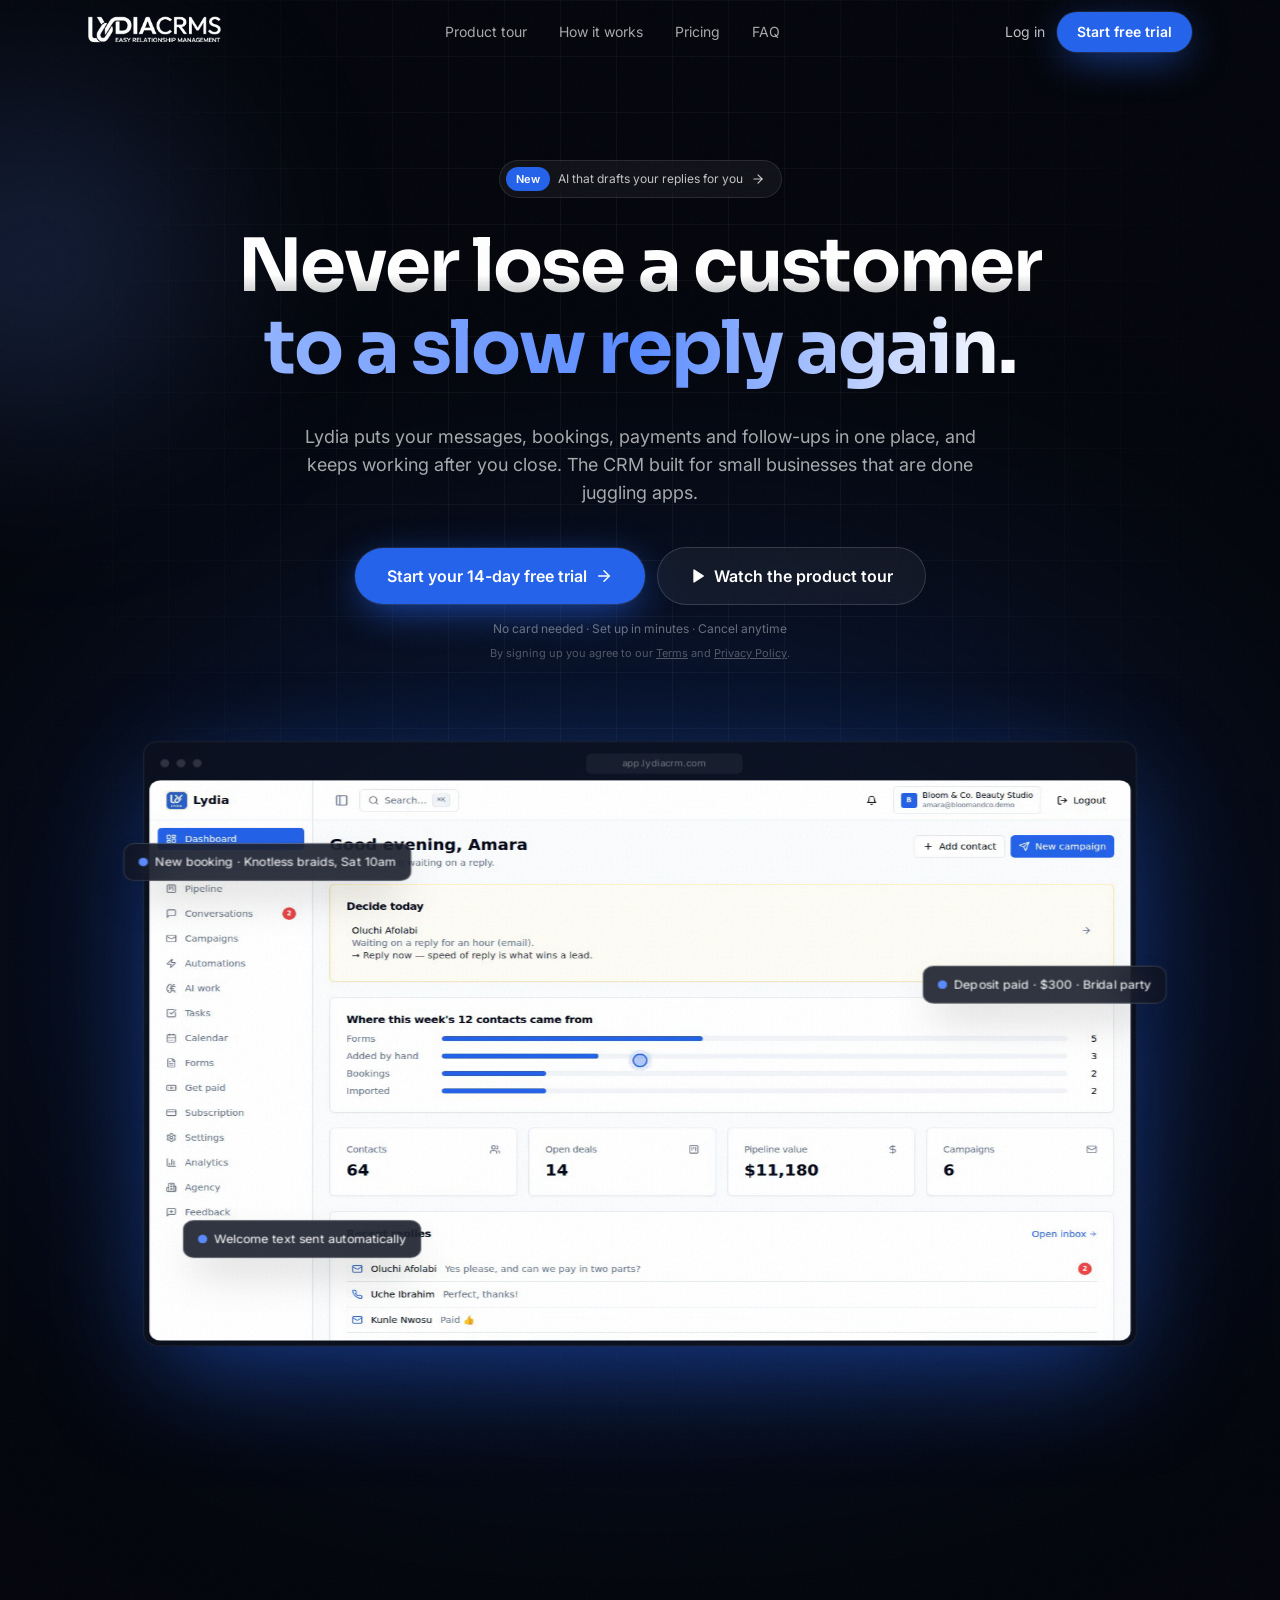
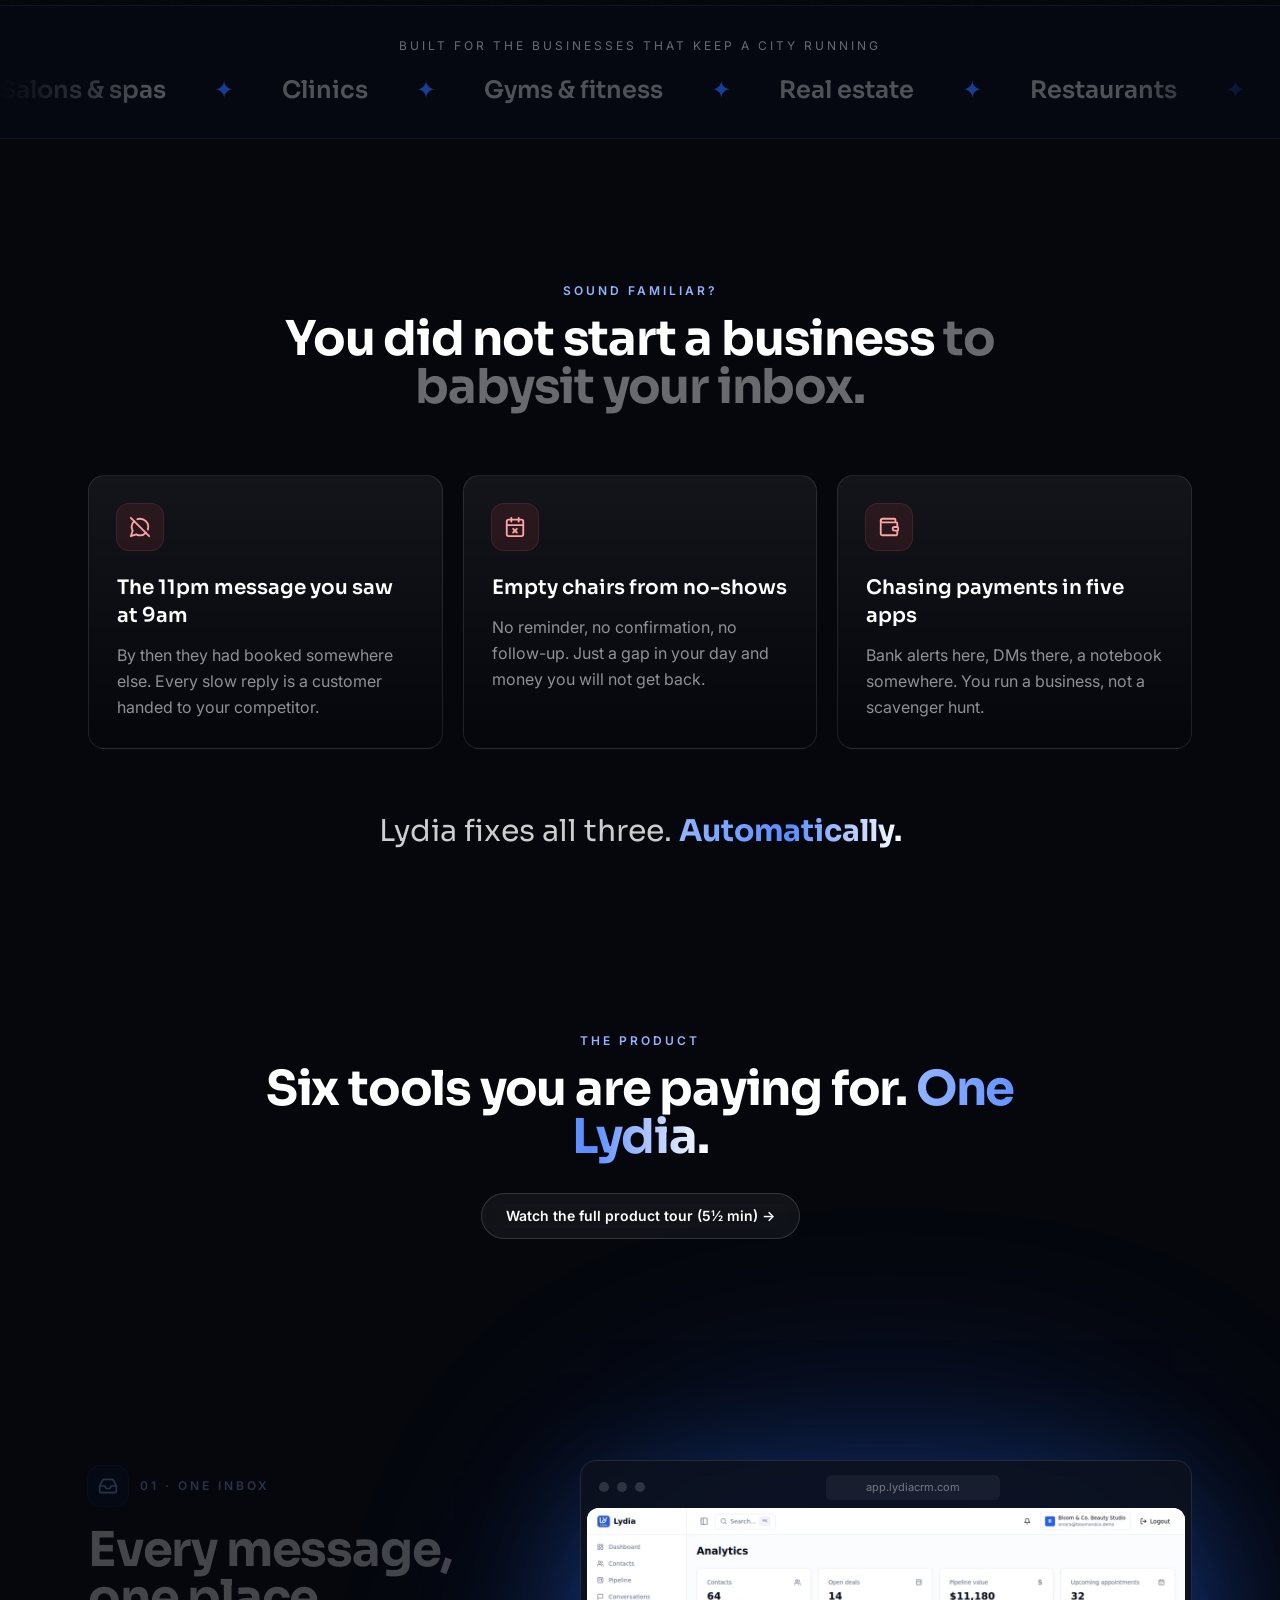
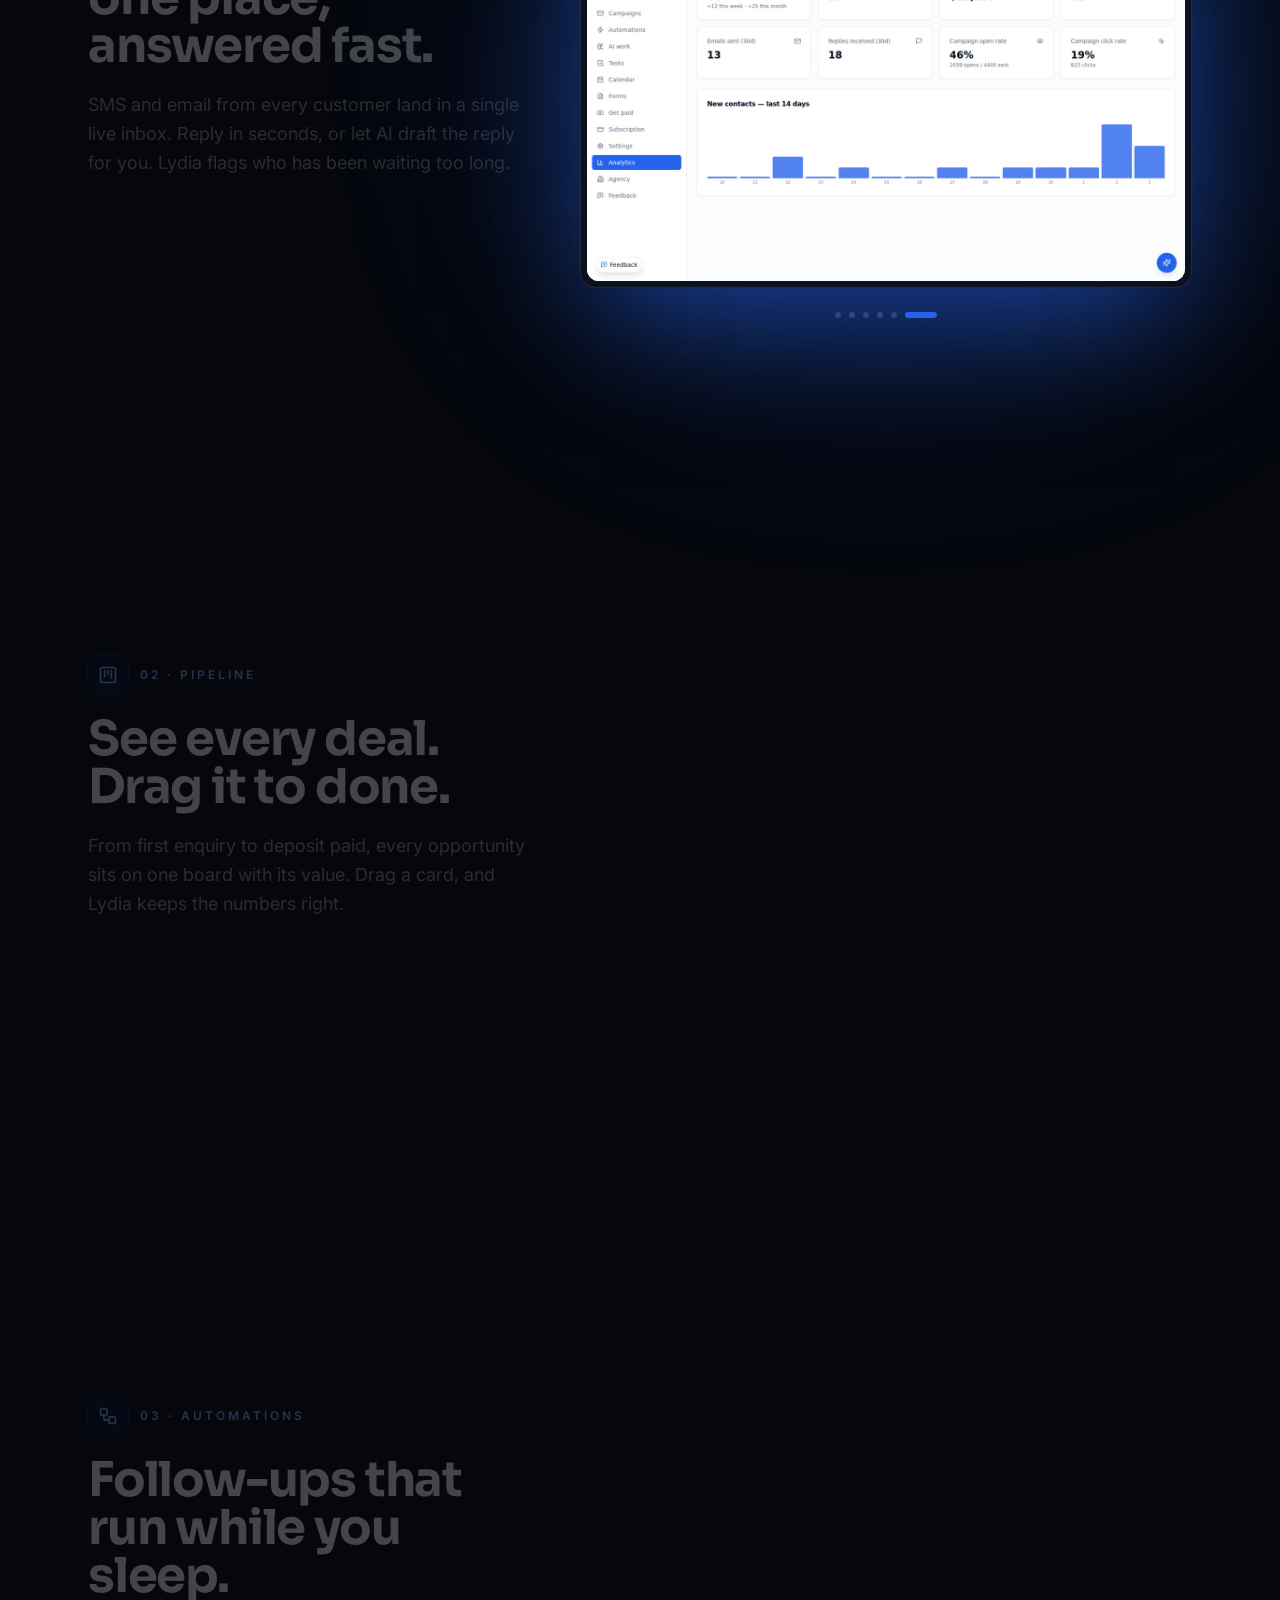
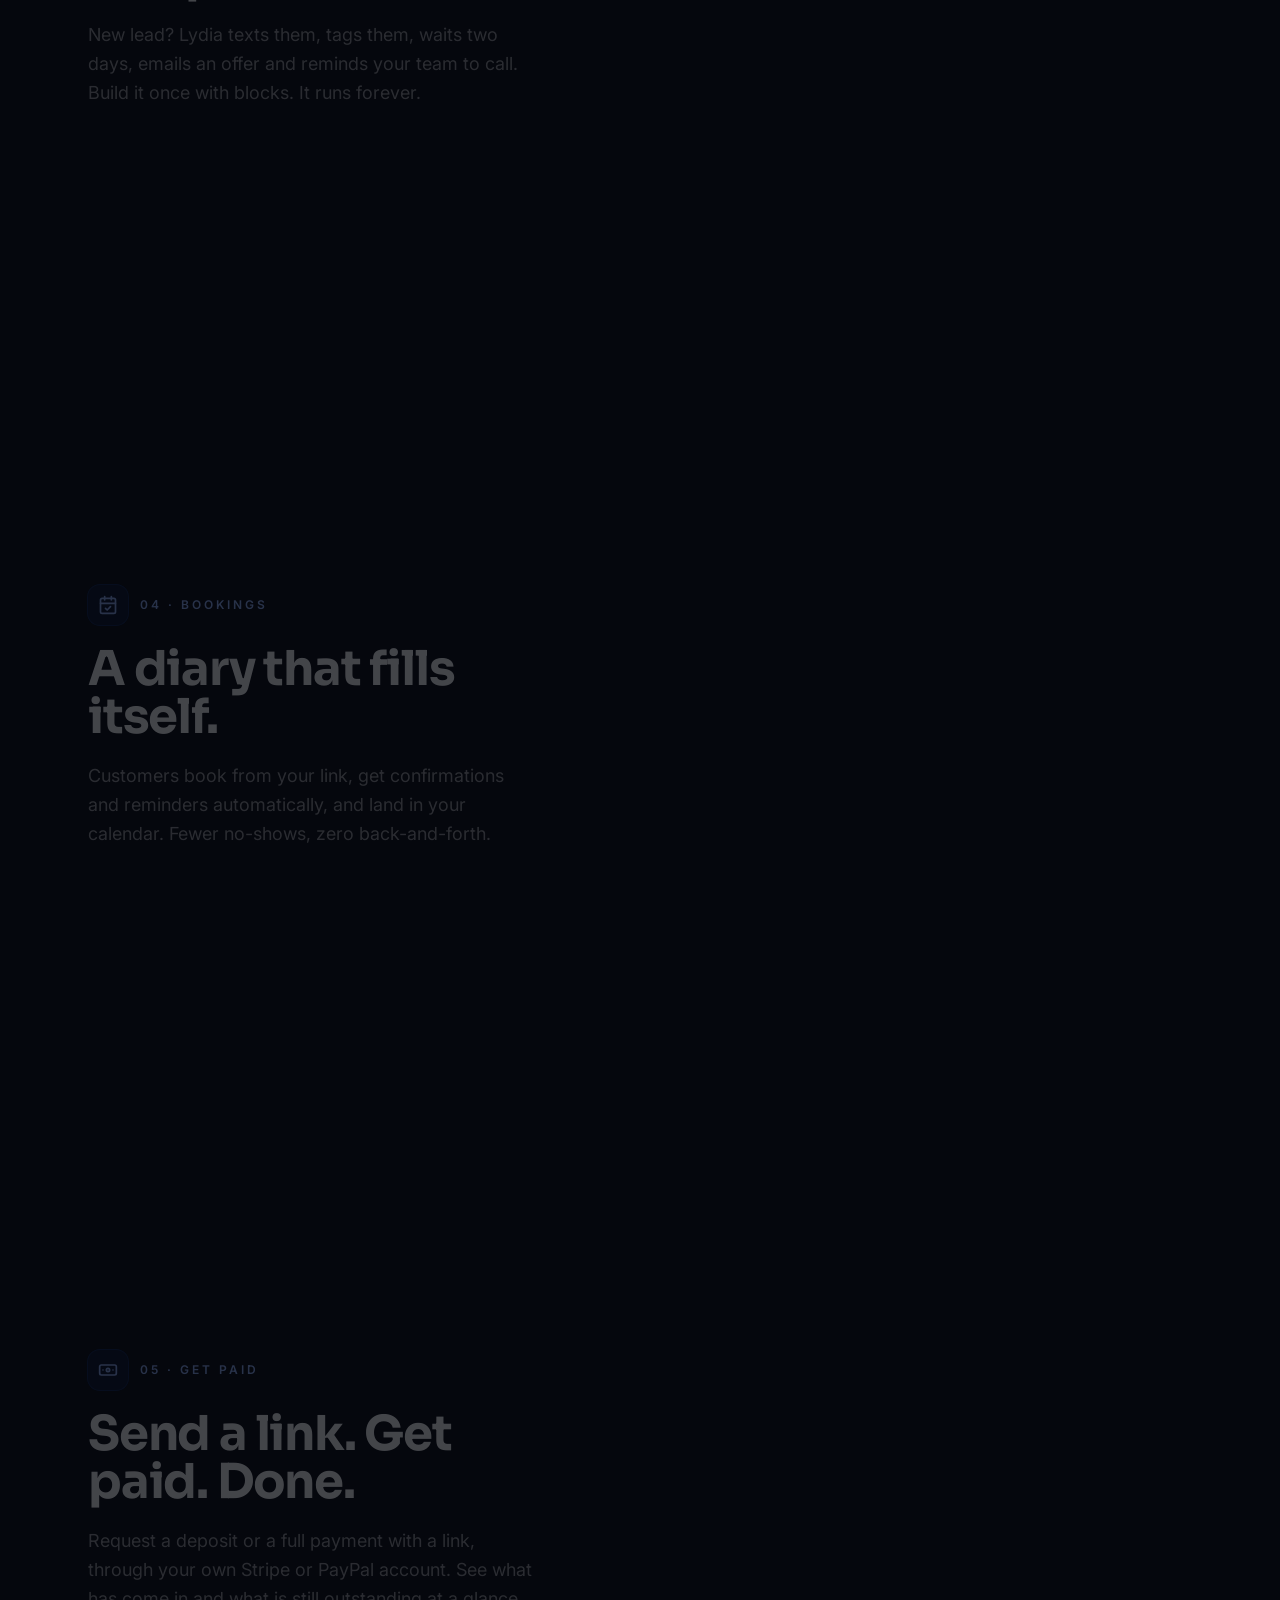
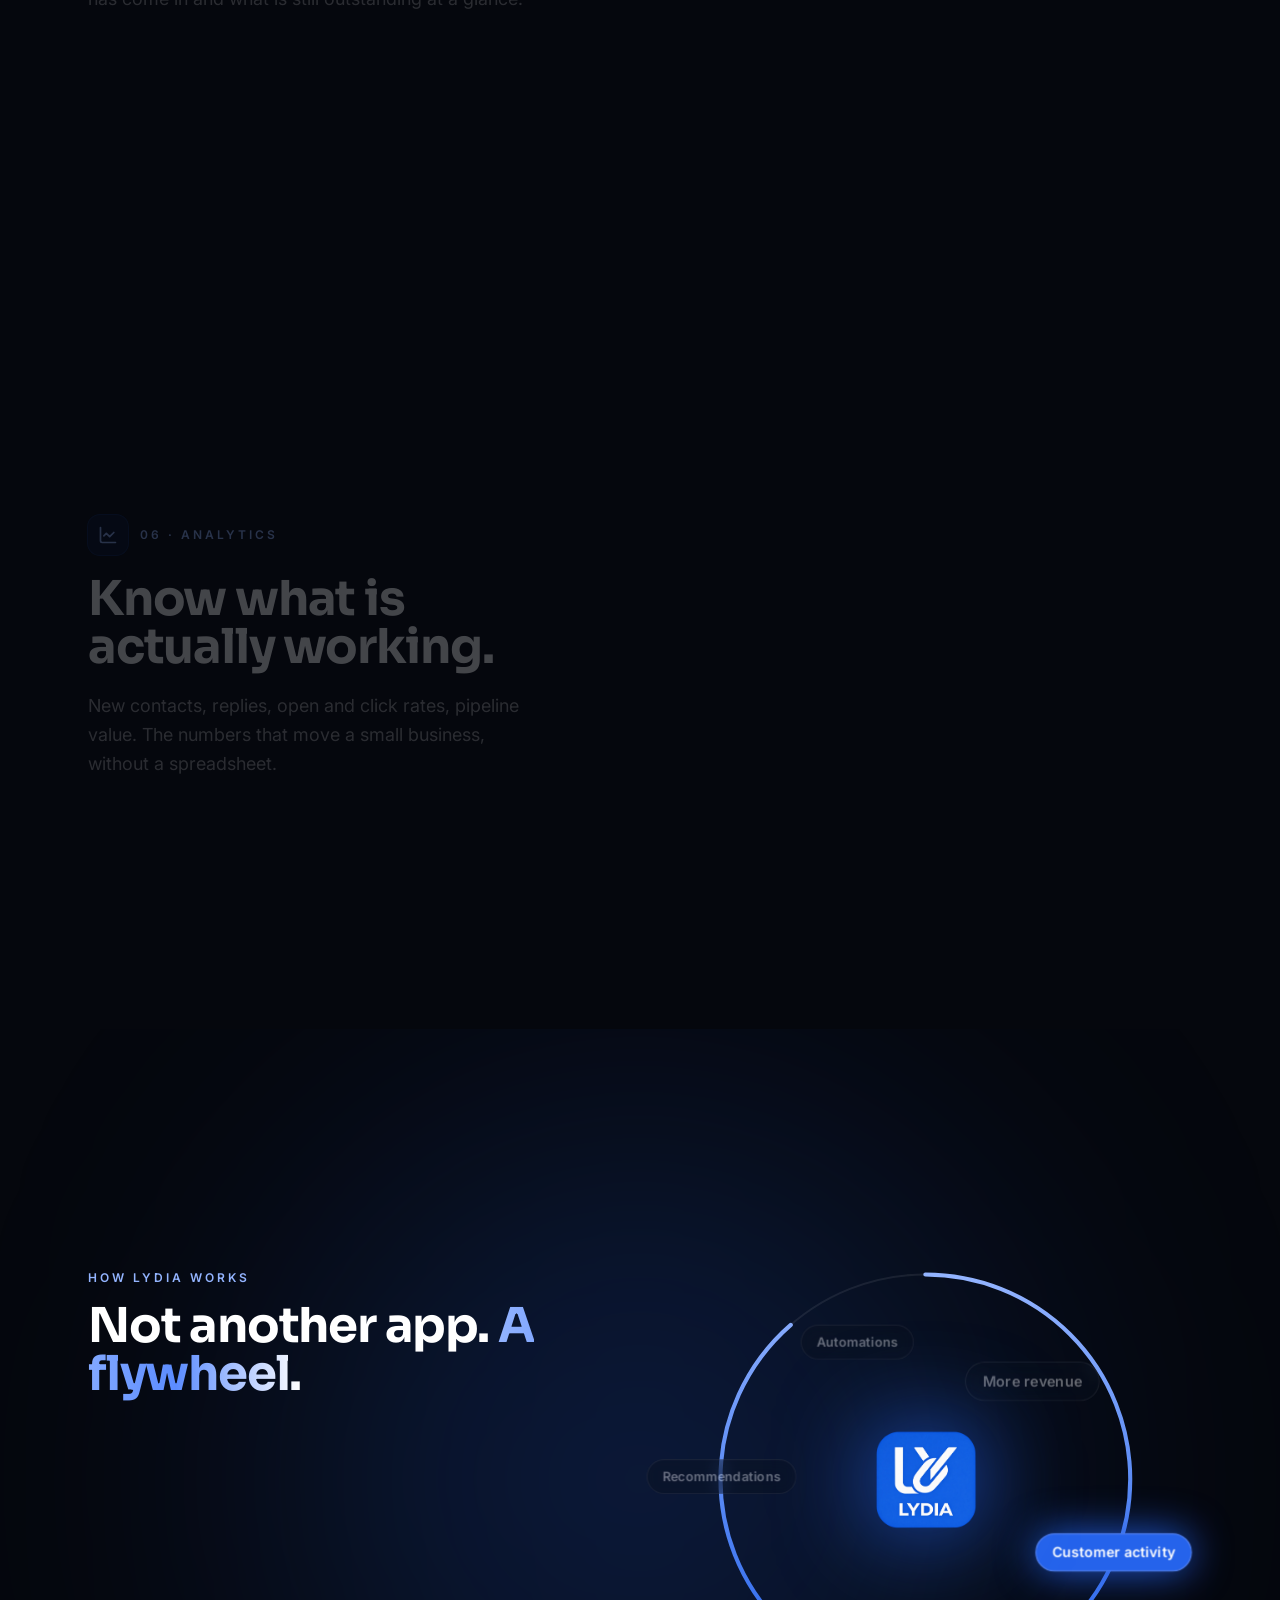
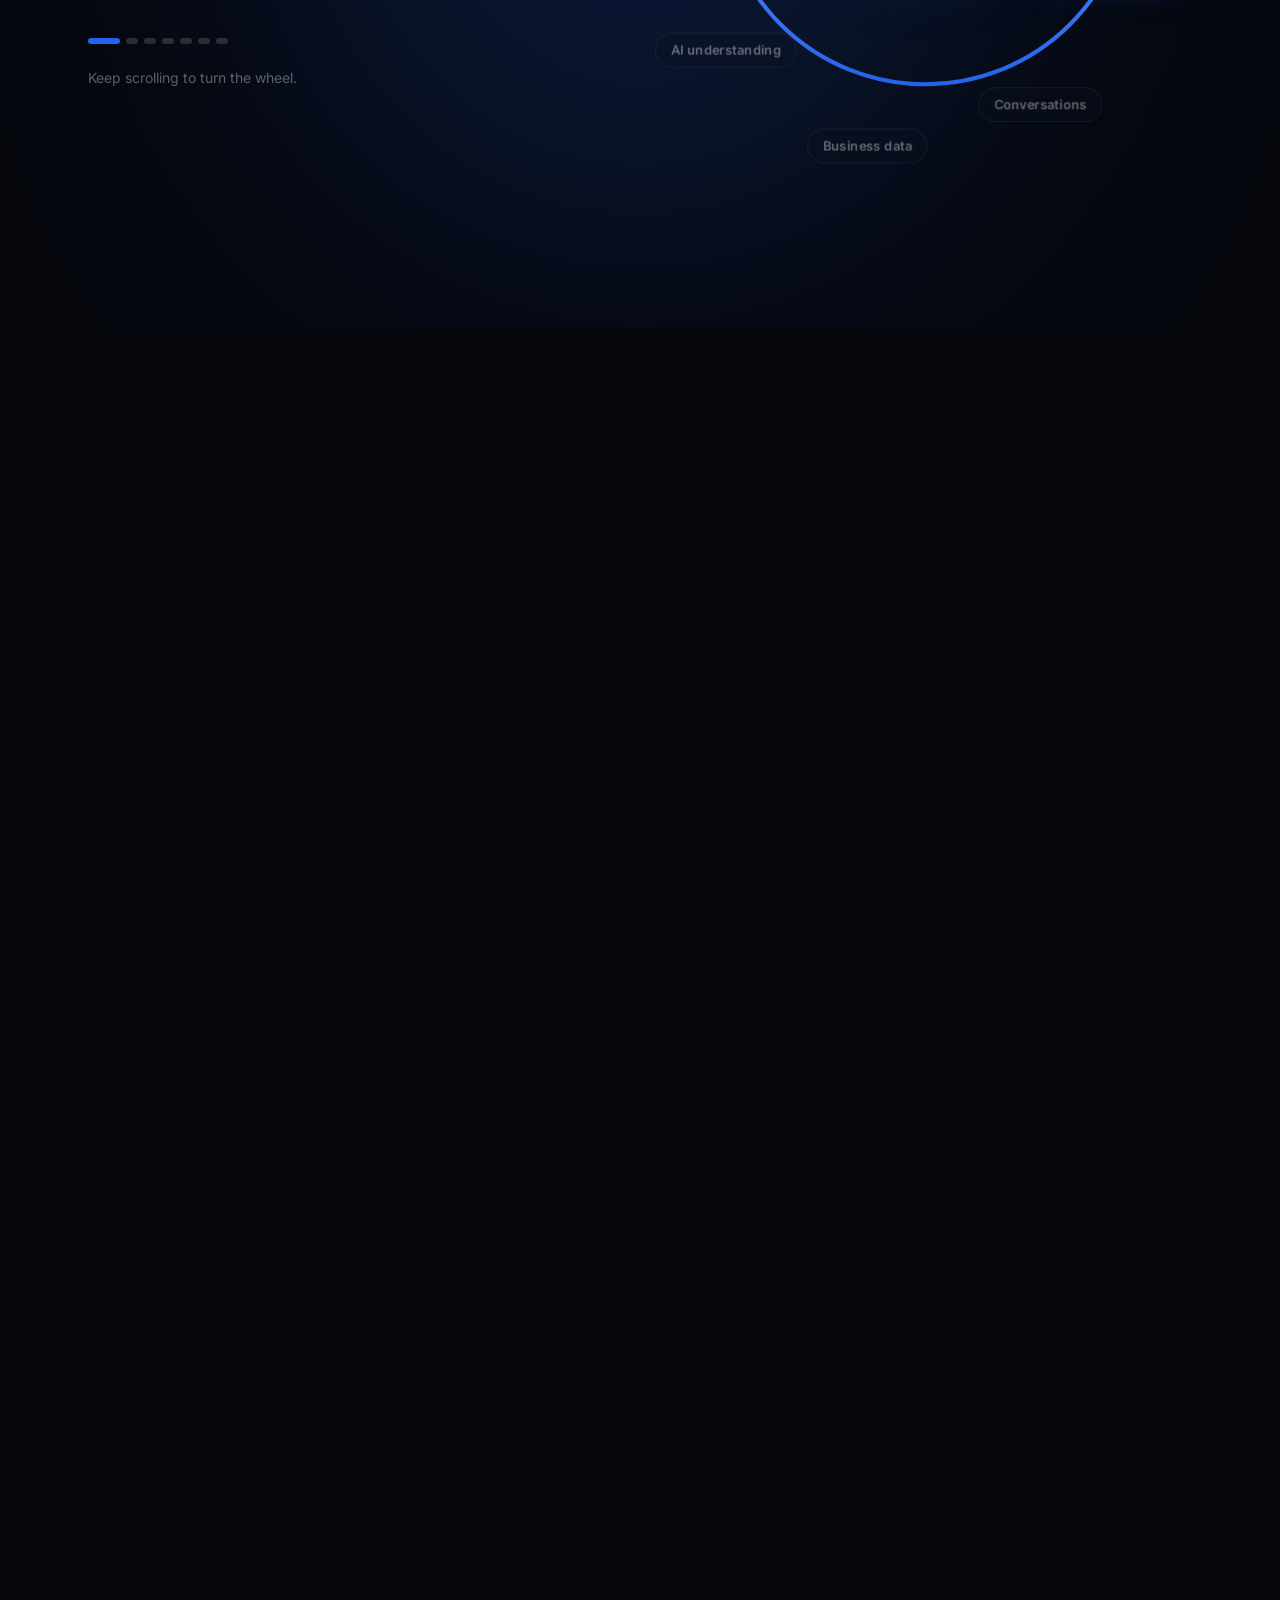
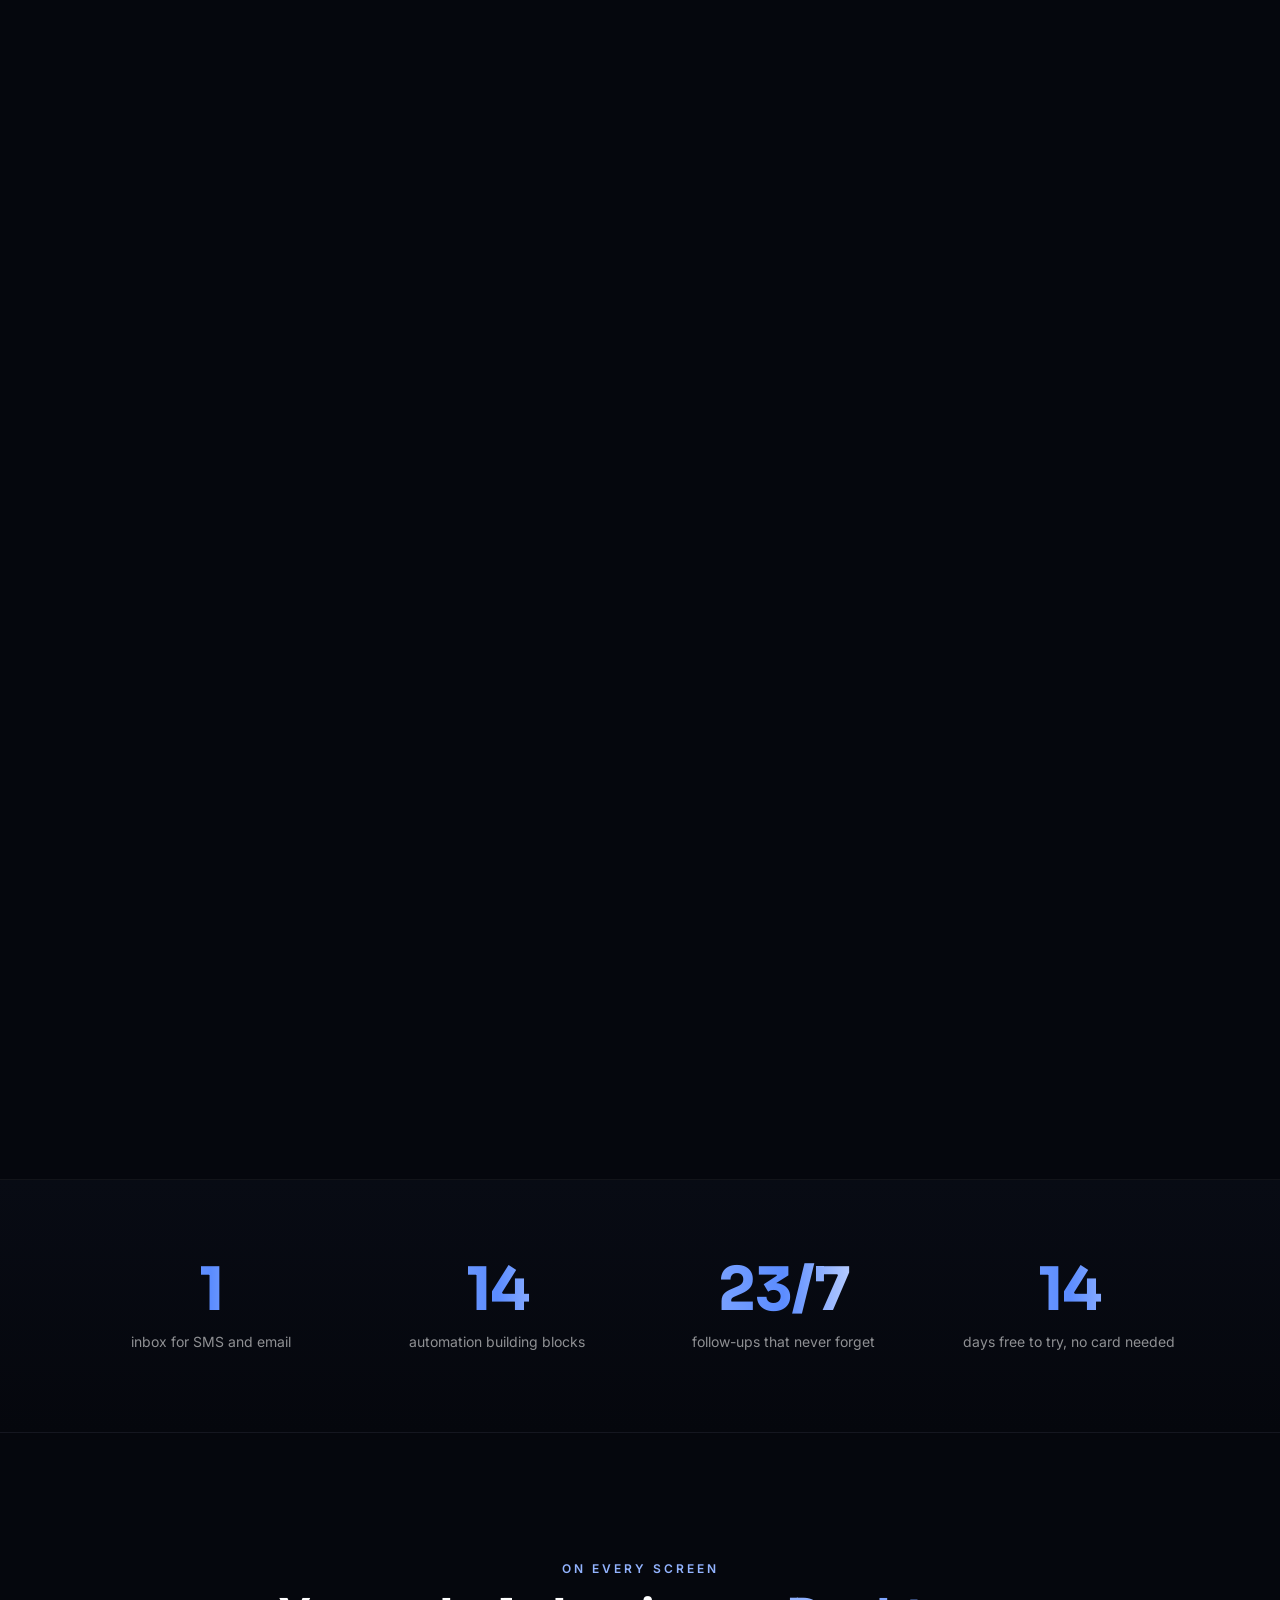
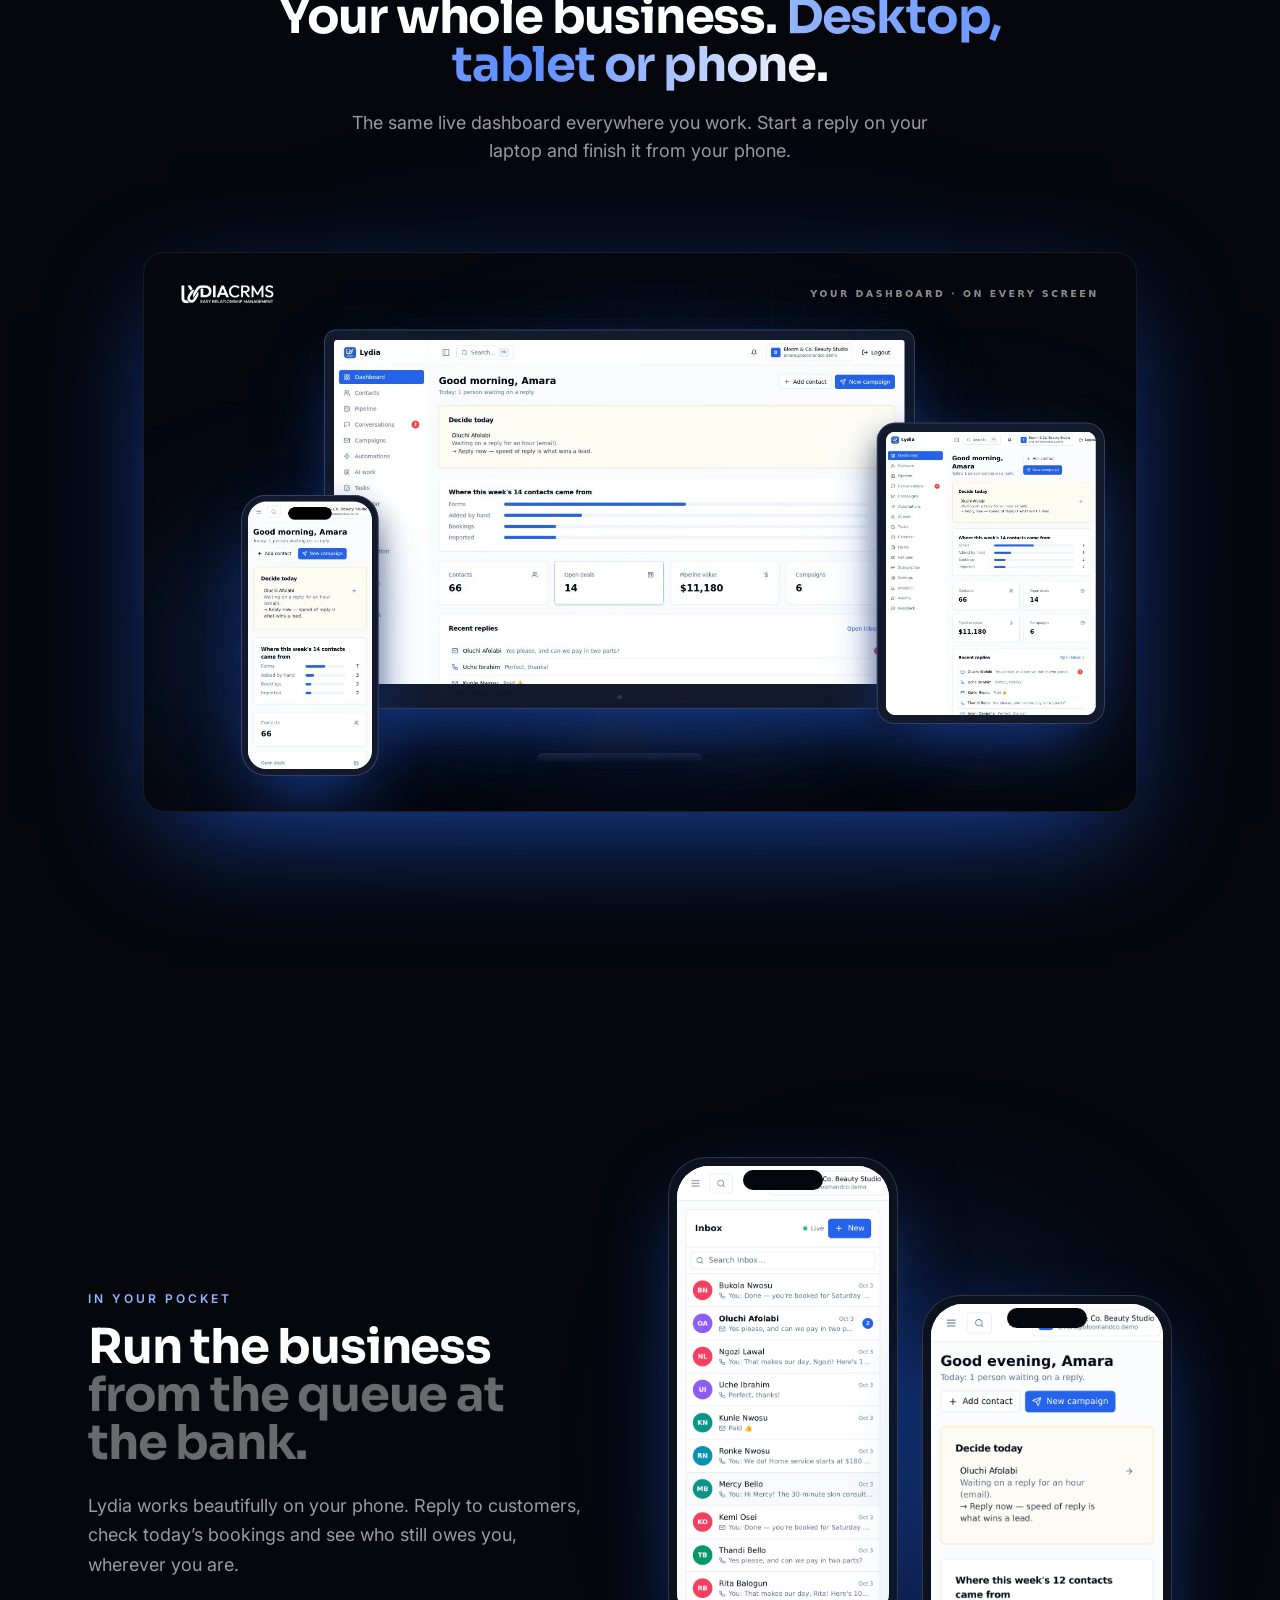
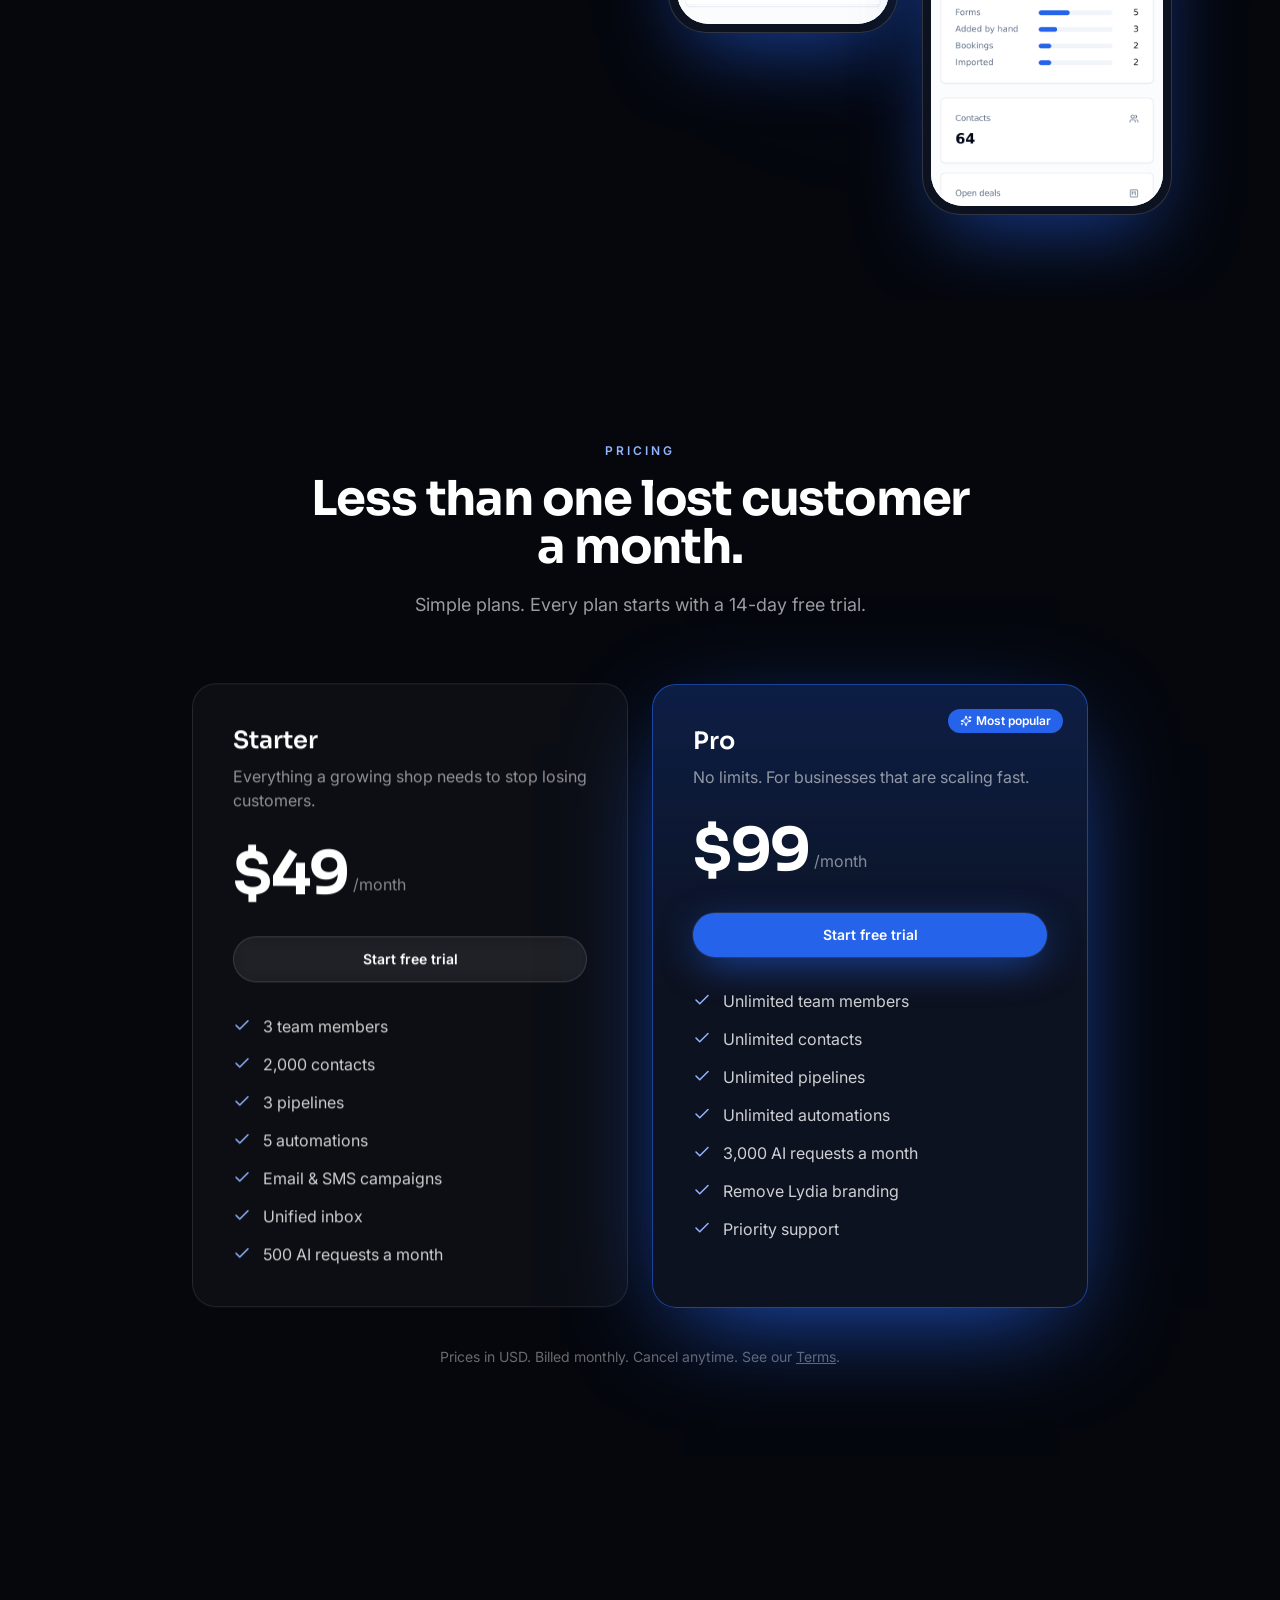
==== commit 1c8a2ae9: "Legal pages: LydiaCRMs, remove draft notice Co-Authored-By: Claude Opus 5.5 <noreply@anthropic.com> " ====
--- a/index.html
+++ b/index.html
@@ -14,10 +14,10 @@
     <link rel="preconnect" href="https://fonts.googleapis.com" />
     <link rel="preconnect" href="https://fonts.gstatic.com" crossorigin />
     <link href="https://fonts.googleapis.com/css2?family=Inter:wght@400;500;600&family=Sora:wght@500;600;700;800&display=swap" rel="stylesheet" />
-    <script type="module" crossorigin src="./assets/index-By4YkrOr.js"></script>
-    <link rel="modulepreload" crossorigin href="./assets/index--tQdJ3y9.js">
-    <link rel="modulepreload" crossorigin href="./assets/FinalCTA-Dc9SSr1o.js">
-    <link rel="stylesheet" crossorigin href="./assets/index-Dh9MFAkG.css">
+    <script type="module" crossorigin src="./assets/index-CiRXmZAq.js"></script>
+    <link rel="modulepreload" crossorigin href="./assets/index-zV2Mzu3Q.js">
+    <link rel="modulepreload" crossorigin href="./assets/FinalCTA-aqbAwwE1.js">
+    <link rel="stylesheet" crossorigin href="./assets/index-CiAXfCg9.css">
   </head>
   <body>
     <div id="root"></div>
--- a/assets/index-CiAXfCg9.css
+++ b/assets/index-CiAXfCg9.css
@@ -0,0 +1 @@
+*,:before,:after{--tw-border-spacing-x: 0;--tw-border-spacing-y: 0;--tw-translate-x: 0;--tw-translate-y: 0;--tw-rotate: 0;--tw-skew-x: 0;--tw-skew-y: 0;--tw-scale-x: 1;--tw-scale-y: 1;--tw-pan-x: ;--tw-pan-y: ;--tw-pinch-zoom: ;--tw-scroll-snap-strictness: proximity;--tw-gradient-from-position: ;--tw-gradient-via-position: ;--tw-gradient-to-position: ;--tw-ordinal: ;--tw-slashed-zero: ;--tw-numeric-figure: ;--tw-numeric-spacing: ;--tw-numeric-fraction: ;--tw-ring-inset: ;--tw-ring-offset-width: 0px;--tw-ring-offset-color: #fff;--tw-ring-color: rgb(59 130 246 / .5);--tw-ring-offset-shadow: 0 0 #0000;--tw-ring-shadow: 0 0 #0000;--tw-shadow: 0 0 #0000;--tw-shadow-colored: 0 0 #0000;--tw-blur: ;--tw-brightness: ;--tw-contrast: ;--tw-grayscale: ;--tw-hue-rotate: ;--tw-invert: ;--tw-saturate: ;--tw-sepia: ;--tw-drop-shadow: ;--tw-backdrop-blur: ;--tw-backdrop-brightness: ;--tw-backdrop-contrast: ;--tw-backdrop-grayscale: ;--tw-backdrop-hue-rotate: ;--tw-backdrop-invert: ;--tw-backdrop-opacity: ;--tw-backdrop-saturate: ;--tw-backdrop-sepia: ;--tw-contain-size: ;--tw-contain-layout: ;--tw-contain-paint: ;--tw-contain-style: }::backdrop{--tw-border-spacing-x: 0;--tw-border-spacing-y: 0;--tw-translate-x: 0;--tw-translate-y: 0;--tw-rotate: 0;--tw-skew-x: 0;--tw-skew-y: 0;--tw-scale-x: 1;--tw-scale-y: 1;--tw-pan-x: ;--tw-pan-y: ;--tw-pinch-zoom: ;--tw-scroll-snap-strictness: proximity;--tw-gradient-from-position: ;--tw-gradient-via-position: ;--tw-gradient-to-position: ;--tw-ordinal: ;--tw-slashed-zero: ;--tw-numeric-figure: ;--tw-numeric-spacing: ;--tw-numeric-fraction: ;--tw-ring-inset: ;--tw-ring-offset-width: 0px;--tw-ring-offset-color: #fff;--tw-ring-color: rgb(59 130 246 / .5);--tw-ring-offset-shadow: 0 0 #0000;--tw-ring-shadow: 0 0 #0000;--tw-shadow: 0 0 #0000;--tw-shadow-colored: 0 0 #0000;--tw-blur: ;--tw-brightness: ;--tw-contrast: ;--tw-grayscale: ;--tw-hue-rotate: ;--tw-invert: ;--tw-saturate: ;--tw-sepia: ;--tw-drop-shadow: ;--tw-backdrop-blur: ;--tw-backdrop-brightness: ;--tw-backdrop-contrast: ;--tw-backdrop-grayscale: ;--tw-backdrop-hue-rotate: ;--tw-backdrop-invert: ;--tw-backdrop-opacity: ;--tw-backdrop-saturate: ;--tw-backdrop-sepia: ;--tw-contain-size: ;--tw-contain-layout: ;--tw-contain-paint: ;--tw-contain-style: }*,:before,:after{box-sizing:border-box;border-width:0;border-style:solid;border-color:#e5e7eb}:before,:after{--tw-content: ""}html,:host{line-height:1.5;-webkit-text-size-adjust:100%;-moz-tab-size:4;-o-tab-size:4;tab-size:4;font-family:Inter,system-ui,sans-serif;font-feature-settings:normal;font-variation-settings:normal;-webkit-tap-highlight-color:transparent}body{margin:0;line-height:inherit}hr{height:0;color:inherit;border-top-width:1px}abbr:where([title]){-webkit-text-decoration:underline dotted;text-decoration:underline dotted}h1,h2,h3,h4,h5,h6{font-size:inherit;font-weight:inherit}a{color:inherit;text-decoration:inherit}b,strong{font-weight:bolder}code,kbd,samp,pre{font-family:ui-monospace,SFMono-Regular,Menlo,Monaco,Consolas,Liberation Mono,Courier New,monospace;font-feature-settings:normal;font-variation-settings:normal;font-size:1em}small{font-size:80%}sub,sup{font-size:75%;line-height:0;position:relative;vertical-align:baseline}sub{bottom:-.25em}sup{top:-.5em}table{text-indent:0;border-color:inherit;border-collapse:collapse}button,input,optgroup,select,textarea{font-family:inherit;font-feature-settings:inherit;font-variation-settings:inherit;font-size:100%;font-weight:inherit;line-height:inherit;letter-spacing:inherit;color:inherit;margin:0;padding:0}button,select{text-transform:none}button,input:where([type=button]),input:where([type=reset]),input:where([type=submit]){-webkit-appearance:button;background-color:transparent;background-image:none}:-moz-focusring{outline:auto}:-moz-ui-invalid{box-shadow:none}progress{vertical-align:baseline}::-webkit-inner-spin-button,::-webkit-outer-spin-button{height:auto}[type=search]{-webkit-appearance:textfield;outline-offset:-2px}::-webkit-search-decoration{-webkit-appearance:none}::-webkit-file-upload-button{-webkit-appearance:button;font:inherit}summary{display:list-item}blockquote,dl,dd,h1,h2,h3,h4,h5,h6,hr,figure,p,pre{margin:0}fieldset{margin:0;padding:0}legend{padding:0}ol,ul,menu{list-style:none;margin:0;padding:0}dialog{padding:0}textarea{resize:vertical}input::-moz-placeholder,textarea::-moz-placeholder{opacity:1;color:#9ca3af}input::placeholder,textarea::placeholder{opacity:1;color:#9ca3af}button,[role=button]{cursor:pointer}:disabled{cursor:default}img,svg,video,canvas,audio,iframe,embed,object{display:block;vertical-align:middle}img,video{max-width:100%;height:auto}[hidden]:where(:not([hidden=until-found])){display:none}.container-x{margin-left:auto;margin-right:auto;width:100%;max-width:72rem;padding-left:1rem;padding-right:1rem}@media (min-width: 640px){.container-x{padding-left:1.5rem;padding-right:1.5rem}}.btn-primary{display:inline-flex;align-items:center;justify-content:center;gap:.5rem;border-radius:9999px;--tw-bg-opacity: 1;background-color:rgb(37 99 235 / var(--tw-bg-opacity, 1));padding:.75rem 1.5rem;font-size:.875rem;line-height:1.25rem;font-weight:600;--tw-text-opacity: 1;color:rgb(255 255 255 / var(--tw-text-opacity, 1));--tw-shadow: 0 0 0 1px rgba(255,255,255,.08),0 10px 40px -8px rgba(37,99,235,.8);--tw-shadow-colored: 0 0 0 1px var(--tw-shadow-color), 0 10px 40px -8px var(--tw-shadow-color);box-shadow:var(--tw-ring-offset-shadow, 0 0 #0000),var(--tw-ring-shadow, 0 0 #0000),var(--tw-shadow);transition-property:color,background-color,border-color,text-decoration-color,fill,stroke,opacity,box-shadow,transform,filter,backdrop-filter;transition-timing-function:cubic-bezier(.4,0,.2,1);transition-duration:.15s}.btn-primary:hover{--tw-bg-opacity: 1;background-color:rgb(91 140 255 / var(--tw-bg-opacity, 1));--tw-shadow: 0 0 0 1px rgba(255,255,255,.15),0 14px 50px -6px rgba(37,99,235,1);--tw-shadow-colored: 0 0 0 1px var(--tw-shadow-color), 0 14px 50px -6px var(--tw-shadow-color);box-shadow:var(--tw-ring-offset-shadow, 0 0 #0000),var(--tw-ring-shadow, 0 0 #0000),var(--tw-shadow)}.btn-ghost{display:inline-flex;align-items:center;justify-content:center;gap:.5rem;border-radius:9999px;border-width:1px;border-color:#ffffff26;background-color:#ffffff0d;padding:.75rem 1.5rem;font-size:.875rem;line-height:1.25rem;font-weight:600;--tw-text-opacity: 1;color:rgb(255 255 255 / var(--tw-text-opacity, 1));--tw-backdrop-blur: blur(8px);-webkit-backdrop-filter:var(--tw-backdrop-blur) var(--tw-backdrop-brightness) var(--tw-backdrop-contrast) var(--tw-backdrop-grayscale) var(--tw-backdrop-hue-rotate) var(--tw-backdrop-invert) var(--tw-backdrop-opacity) var(--tw-backdrop-saturate) var(--tw-backdrop-sepia);backdrop-filter:var(--tw-backdrop-blur) var(--tw-backdrop-brightness) var(--tw-backdrop-contrast) var(--tw-backdrop-grayscale) var(--tw-backdrop-hue-rotate) var(--tw-backdrop-invert) var(--tw-backdrop-opacity) var(--tw-backdrop-saturate) var(--tw-backdrop-sepia);transition-property:color,background-color,border-color,text-decoration-color,fill,stroke,opacity,box-shadow,transform,filter,backdrop-filter;transition-timing-function:cubic-bezier(.4,0,.2,1);transition-duration:.15s}.btn-ghost:hover{border-color:#ffffff4d;background-color:#ffffff1a}.eyebrow{font-size:.75rem;line-height:1rem;font-weight:600;text-transform:uppercase;letter-spacing:.25em;--tw-text-opacity: 1;color:rgb(147 180 255 / var(--tw-text-opacity, 1))}.h-display{font-family:Sora,Inter,system-ui,sans-serif;font-weight:700;letter-spacing:-.025em}.text-gradient{background-image:linear-gradient(to bottom,var(--tw-gradient-stops));--tw-gradient-from: #fff var(--tw-gradient-from-position);--tw-gradient-stops: var(--tw-gradient-from), var(--tw-gradient-to);--tw-gradient-to: rgb(255 255 255 / 0) var(--tw-gradient-to-position);--tw-gradient-stops: var(--tw-gradient-from), #fff var(--tw-gradient-via-position), var(--tw-gradient-to);--tw-gradient-to: rgb(255 255 255 / .5) var(--tw-gradient-to-position);-webkit-background-clip:text;background-clip:text;color:transparent}.text-blue-gradient{background-image:linear-gradient(to right,var(--tw-gradient-stops));--tw-gradient-from: #93b4ff var(--tw-gradient-from-position);--tw-gradient-to: rgb(147 180 255 / 0) var(--tw-gradient-to-position);--tw-gradient-stops: var(--tw-gradient-from), var(--tw-gradient-to);--tw-gradient-to: rgb(91 140 255 / 0) var(--tw-gradient-to-position);--tw-gradient-stops: var(--tw-gradient-from), #5b8cff var(--tw-gradient-via-position), var(--tw-gradient-to);--tw-gradient-to: #fff var(--tw-gradient-to-position);-webkit-background-clip:text;background-clip:text;color:transparent}.pointer-events-none{pointer-events:none}.visible{visibility:visible}.fixed{position:fixed}.absolute{position:absolute}.relative{position:relative}.sticky{position:sticky}.-inset-10{top:-2.5rem;right:-2.5rem;bottom:-2.5rem;left:-2.5rem}.-inset-6{top:-1.5rem;right:-1.5rem;bottom:-1.5rem;left:-1.5rem}.inset-0{top:0;right:0;bottom:0;left:0}.inset-x-0{left:0;right:0}.inset-x-\[10\%\]{left:10%;right:10%}.inset-y-\[15\%\]{top:15%;bottom:15%}.-left-40{left:-10rem}.-right-20{right:-5rem}.-top-20{top:-5rem}.bottom-\[14\%\]{bottom:14%}.left-1\/2{left:50%}.left-\[-2\%\]{left:-2%}.left-\[4\%\]{left:4%}.right-6{right:1.5rem}.right-\[-3\%\]{right:-3%}.top-0{top:0}.top-1\/2{top:50%}.top-10{top:2.5rem}.top-20{top:5rem}.top-3{top:.75rem}.top-40{top:10rem}.top-6{top:1.5rem}.top-\[18\%\]{top:18%}.top-\[38\%\]{top:38%}.z-10{z-index:10}.z-50{z-index:50}.order-1{order:1}.order-2{order:2}.m-auto{margin:auto}.mx-auto{margin-left:auto;margin-right:auto}.mb-2{margin-bottom:.5rem}.mb-5{margin-bottom:1.25rem}.mb-6{margin-bottom:1.5rem}.mb-8{margin-bottom:2rem}.ml-12{margin-left:3rem}.mr-2{margin-right:.5rem}.mt-0\.5{margin-top:.125rem}.mt-10{margin-top:2.5rem}.mt-12{margin-top:3rem}.mt-14{margin-top:3.5rem}.mt-16{margin-top:4rem}.mt-2{margin-top:.5rem}.mt-3{margin-top:.75rem}.mt-4{margin-top:1rem}.mt-5{margin-top:1.25rem}.mt-6{margin-top:1.5rem}.mt-7{margin-top:1.75rem}.mt-8{margin-top:2rem}.block{display:block}.inline-block{display:inline-block}.flex{display:flex}.inline-flex{display:inline-flex}.table{display:table}.grid{display:grid}.hidden{display:none}.aspect-\[16\/10\]{aspect-ratio:16/10}.aspect-\[390\/844\]{aspect-ratio:390/844}.aspect-square{aspect-ratio:1 / 1}.aspect-video{aspect-ratio:16 / 9}.h-1\.5{height:.375rem}.h-16{height:4rem}.h-2\.5{height:.625rem}.h-20{height:5rem}.h-5{height:1.25rem}.h-8{height:2rem}.h-80{height:20rem}.h-\[360px\]{height:360px}.h-\[500px\]{height:500px}.h-\[560px\]{height:560px}.h-\[700px\]{height:700px}.h-\[720px\]{height:720px}.h-full{height:100%}.h-screen{height:100vh}.max-h-\[22rem\]{max-height:22rem}.min-h-\[11rem\]{min-height:11rem}.min-h-\[70vh\]{min-height:70vh}.w-1\.5{width:.375rem}.w-2\.5{width:.625rem}.w-20{width:5rem}.w-3{width:.75rem}.w-8{width:2rem}.w-80{width:20rem}.w-\[1100px\]{width:1100px}.w-\[44\%\]{width:44%}.w-\[48\%\]{width:48%}.w-\[700px\]{width:700px}.w-\[760px\]{width:760px}.w-\[900px\]{width:900px}.w-auto{width:auto}.w-full{width:100%}.w-max{width:-moz-max-content;width:max-content}.min-w-0{min-width:0px}.min-w-\[34rem\]{min-width:34rem}.max-w-2xl{max-width:42rem}.max-w-3xl{max-width:48rem}.max-w-4xl{max-width:56rem}.max-w-6xl{max-width:72rem}.max-w-\[230px\]{max-width:230px}.max-w-\[250px\]{max-width:250px}.max-w-\[min\(78vw\,46vh\)\]{max-width:min(78vw,46vh)}.max-w-lg{max-width:32rem}.max-w-md{max-width:28rem}.max-w-xl{max-width:36rem}.shrink-0{flex-shrink:0}.-translate-x-1\/2{--tw-translate-x: -50%;transform:translate(var(--tw-translate-x),var(--tw-translate-y)) rotate(var(--tw-rotate)) skew(var(--tw-skew-x)) skewY(var(--tw-skew-y)) scaleX(var(--tw-scale-x)) scaleY(var(--tw-scale-y))}.-translate-y-1\/2{--tw-translate-y: -50%;transform:translate(var(--tw-translate-x),var(--tw-translate-y)) rotate(var(--tw-rotate)) skew(var(--tw-skew-x)) skewY(var(--tw-skew-y)) scaleX(var(--tw-scale-x)) scaleY(var(--tw-scale-y))}.-rotate-90{--tw-rotate: -90deg;transform:translate(var(--tw-translate-x),var(--tw-translate-y)) rotate(var(--tw-rotate)) skew(var(--tw-skew-x)) skewY(var(--tw-skew-y)) scaleX(var(--tw-scale-x)) scaleY(var(--tw-scale-y))}@keyframes marquee{0%{transform:translate(0)}to{transform:translate(-50%)}}.animate-marquee{animation:marquee 40s linear infinite}@keyframes ping{75%,to{transform:scale(2);opacity:0}}.animate-ping{animation:ping 1s cubic-bezier(0,0,.2,1) infinite}.scroll-mt-24{scroll-margin-top:6rem}.scroll-mt-28{scroll-margin-top:7rem}.list-disc{list-style-type:disc}.grid-cols-2{grid-template-columns:repeat(2,minmax(0,1fr))}.flex-col{flex-direction:column}.flex-wrap{flex-wrap:wrap}.items-start{align-items:flex-start}.items-end{align-items:flex-end}.items-center{align-items:center}.justify-center{justify-content:center}.justify-between{justify-content:space-between}.gap-1{gap:.25rem}.gap-1\.5{gap:.375rem}.gap-10{gap:2.5rem}.gap-12{gap:3rem}.gap-16{gap:4rem}.gap-2{gap:.5rem}.gap-3{gap:.75rem}.gap-4{gap:1rem}.gap-5{gap:1.25rem}.gap-6{gap:1.5rem}.gap-8{gap:2rem}.gap-x-6{-moz-column-gap:1.5rem;column-gap:1.5rem}.gap-y-1\.5{row-gap:.375rem}.gap-y-2{row-gap:.5rem}.space-y-12>:not([hidden])~:not([hidden]){--tw-space-y-reverse: 0;margin-top:calc(3rem * calc(1 - var(--tw-space-y-reverse)));margin-bottom:calc(3rem * var(--tw-space-y-reverse))}.space-y-2>:not([hidden])~:not([hidden]){--tw-space-y-reverse: 0;margin-top:calc(.5rem * calc(1 - var(--tw-space-y-reverse)));margin-bottom:calc(.5rem * var(--tw-space-y-reverse))}.space-y-3\.5>:not([hidden])~:not([hidden]){--tw-space-y-reverse: 0;margin-top:calc(.875rem * calc(1 - var(--tw-space-y-reverse)));margin-bottom:calc(.875rem * var(--tw-space-y-reverse))}.space-y-4>:not([hidden])~:not([hidden]){--tw-space-y-reverse: 0;margin-top:calc(1rem * calc(1 - var(--tw-space-y-reverse)));margin-bottom:calc(1rem * var(--tw-space-y-reverse))}.divide-y>:not([hidden])~:not([hidden]){--tw-divide-y-reverse: 0;border-top-width:calc(1px * calc(1 - var(--tw-divide-y-reverse)));border-bottom-width:calc(1px * var(--tw-divide-y-reverse))}.divide-white\/5>:not([hidden])~:not([hidden]){border-color:#ffffff0d}.overflow-hidden{overflow:hidden}.overflow-x-auto{overflow-x:auto}.overflow-y-auto{overflow-y:auto}.overflow-x-clip{overflow-x:clip}.truncate{overflow:hidden;text-overflow:ellipsis;white-space:nowrap}.whitespace-nowrap{white-space:nowrap}.rounded-2xl{border-radius:1rem}.rounded-3xl{border-radius:1.5rem}.rounded-\[2\.4rem\]{border-radius:2.4rem}.rounded-\[2rem\]{border-radius:2rem}.rounded-full{border-radius:9999px}.rounded-lg{border-radius:.5rem}.rounded-md{border-radius:.375rem}.rounded-xl{border-radius:.75rem}.border{border-width:1px}.border-y{border-top-width:1px;border-bottom-width:1px}.border-b{border-bottom-width:1px}.border-t{border-top-width:1px}.border-brand-400{--tw-border-opacity: 1;border-color:rgb(91 140 255 / var(--tw-border-opacity, 1))}.border-brand\/60{border-color:#2563eb99}.border-white\/10{border-color:#ffffff1a}.border-white\/15{border-color:#ffffff26}.border-white\/5{border-color:#ffffff0d}.bg-black{--tw-bg-opacity: 1;background-color:rgb(0 0 0 / var(--tw-bg-opacity, 1))}.bg-brand{--tw-bg-opacity: 1;background-color:rgb(37 99 235 / var(--tw-bg-opacity, 1))}.bg-brand-400{--tw-bg-opacity: 1;background-color:rgb(91 140 255 / var(--tw-bg-opacity, 1))}.bg-brand-400\/20{background-color:#5b8cff33}.bg-brand\/15{background-color:#2563eb26}.bg-brand\/20{background-color:#2563eb33}.bg-brand\/25{background-color:#2563eb40}.bg-brand\/30{background-color:#2563eb4d}.bg-brand\/40{background-color:#2563eb66}.bg-brand\/50{background-color:#2563eb80}.bg-ink{--tw-bg-opacity: 1;background-color:rgb(5 7 13 / var(--tw-bg-opacity, 1))}.bg-ink-800{--tw-bg-opacity: 1;background-color:rgb(13 18 32 / var(--tw-bg-opacity, 1))}.bg-ink-800\/80{background-color:#0d1220cc}.bg-ink-800\/85{background-color:#0d1220d9}.bg-ink-800\/90{background-color:#0d1220e6}.bg-ink-900\/60{background-color:#080b1499}.bg-ink\/75{background-color:#05070dbf}.bg-ink\/95{background-color:#05070df2}.bg-red-500\/10{background-color:#ef44441a}.bg-white{--tw-bg-opacity: 1;background-color:rgb(255 255 255 / var(--tw-bg-opacity, 1))}.bg-white\/15{background-color:#ffffff26}.bg-white\/20{background-color:#fff3}.bg-white\/5{background-color:#ffffff0d}.bg-white\/\[\.03\]{background-color:#ffffff08}.bg-gradient-to-b{background-image:linear-gradient(to bottom,var(--tw-gradient-stops))}.bg-gradient-to-br{background-image:linear-gradient(to bottom right,var(--tw-gradient-stops))}.from-brand-600{--tw-gradient-from: #1e4fd0 var(--tw-gradient-from-position);--tw-gradient-to: rgb(30 79 208 / 0) var(--tw-gradient-to-position);--tw-gradient-stops: var(--tw-gradient-from), var(--tw-gradient-to)}.from-brand\/25{--tw-gradient-from: rgb(37 99 235 / .25) var(--tw-gradient-from-position);--tw-gradient-to: rgb(37 99 235 / 0) var(--tw-gradient-to-position);--tw-gradient-stops: var(--tw-gradient-from), var(--tw-gradient-to)}.from-ink-900{--tw-gradient-from: #080b14 var(--tw-gradient-from-position);--tw-gradient-to: rgb(8 11 20 / 0) var(--tw-gradient-to-position);--tw-gradient-stops: var(--tw-gradient-from), var(--tw-gradient-to)}.from-white\/\[\.06\]{--tw-gradient-from: rgb(255 255 255 / .06) var(--tw-gradient-from-position);--tw-gradient-to: rgb(255 255 255 / 0) var(--tw-gradient-to-position);--tw-gradient-stops: var(--tw-gradient-from), var(--tw-gradient-to)}.via-brand-700{--tw-gradient-to: rgb(26 63 166 / 0) var(--tw-gradient-to-position);--tw-gradient-stops: var(--tw-gradient-from), #1a3fa6 var(--tw-gradient-via-position), var(--tw-gradient-to)}.via-ink-800{--tw-gradient-to: rgb(13 18 32 / 0) var(--tw-gradient-to-position);--tw-gradient-stops: var(--tw-gradient-from), #0d1220 var(--tw-gradient-via-position), var(--tw-gradient-to)}.to-ink{--tw-gradient-to: #05070d var(--tw-gradient-to-position)}.to-ink-800{--tw-gradient-to: #0d1220 var(--tw-gradient-to-position)}.to-transparent{--tw-gradient-to: transparent var(--tw-gradient-to-position)}.fill-white{fill:#fff}.object-cover{-o-object-fit:cover;object-fit:cover}.object-top{-o-object-position:top;object-position:top}.p-1\.5{padding:.375rem}.p-2{padding:.5rem}.p-2\.5{padding:.625rem}.p-3{padding:.75rem}.p-5{padding:1.25rem}.p-7{padding:1.75rem}.p-8{padding:2rem}.\!px-5{padding-left:1.25rem!important;padding-right:1.25rem!important}.\!px-8{padding-left:2rem!important;padding-right:2rem!important}.\!py-2\.5{padding-top:.625rem!important;padding-bottom:.625rem!important}.\!py-4{padding-top:1rem!important;padding-bottom:1rem!important}.px-10{padding-left:2.5rem;padding-right:2.5rem}.px-2{padding-left:.5rem;padding-right:.5rem}.px-2\.5{padding-left:.625rem;padding-right:.625rem}.px-3{padding-left:.75rem;padding-right:.75rem}.px-4{padding-left:1rem;padding-right:1rem}.px-5{padding-left:1.25rem;padding-right:1.25rem}.px-6{padding-left:1.5rem;padding-right:1.5rem}.px-8{padding-left:2rem;padding-right:2rem}.py-1{padding-top:.25rem;padding-bottom:.25rem}.py-1\.5{padding-top:.375rem;padding-bottom:.375rem}.py-10{padding-top:2.5rem;padding-bottom:2.5rem}.py-12{padding-top:3rem;padding-bottom:3rem}.py-14{padding-top:3.5rem;padding-bottom:3.5rem}.py-16{padding-top:4rem;padding-bottom:4rem}.py-2{padding-top:.5rem;padding-bottom:.5rem}.py-2\.5{padding-top:.625rem;padding-bottom:.625rem}.py-20{padding-top:5rem;padding-bottom:5rem}.py-24{padding-top:6rem;padding-bottom:6rem}.py-28{padding-top:7rem;padding-bottom:7rem}.py-3{padding-top:.75rem;padding-bottom:.75rem}.py-4{padding-top:1rem;padding-bottom:1rem}.py-6{padding-top:1.5rem;padding-bottom:1.5rem}.py-8{padding-top:2rem;padding-bottom:2rem}.pb-10{padding-bottom:2.5rem}.pb-24{padding-bottom:6rem}.pb-6{padding-bottom:1.5rem}.pb-\[0\.12em\]{padding-bottom:.12em}.pl-1\.5{padding-left:.375rem}.pl-5{padding-left:1.25rem}.pr-10{padding-right:2.5rem}.pr-4{padding-right:1rem}.pt-10{padding-top:2.5rem}.pt-20{padding-top:5rem}.pt-28{padding-top:7rem}.pt-32{padding-top:8rem}.pt-6{padding-top:1.5rem}.text-left{text-align:left}.text-center{text-align:center}.align-bottom{vertical-align:bottom}.font-display{font-family:Sora,Inter,system-ui,sans-serif}.text-2xl{font-size:1.5rem;line-height:2rem}.text-3xl{font-size:1.875rem;line-height:2.25rem}.text-4xl{font-size:2.25rem;line-height:2.5rem}.text-5xl{font-size:3rem;line-height:1}.text-6xl{font-size:3.75rem;line-height:1}.text-\[11px\]{font-size:11px}.text-\[2\.5rem\]{font-size:2.5rem}.text-base{font-size:1rem;line-height:1.5rem}.text-lg{font-size:1.125rem;line-height:1.75rem}.text-sm{font-size:.875rem;line-height:1.25rem}.text-xl{font-size:1.25rem;line-height:1.75rem}.text-xs{font-size:.75rem;line-height:1rem}.font-bold{font-weight:700}.font-medium{font-weight:500}.font-semibold{font-weight:600}.uppercase{text-transform:uppercase}.tabular-nums{--tw-numeric-spacing: tabular-nums;font-variant-numeric:var(--tw-ordinal) var(--tw-slashed-zero) var(--tw-numeric-figure) var(--tw-numeric-spacing) var(--tw-numeric-fraction)}.leading-\[1\.04\]{line-height:1.04}.leading-\[1\.05\]{line-height:1.05}.leading-relaxed{line-height:1.625}.tracking-\[0\.25em\]{letter-spacing:.25em}.tracking-\[0\.2em\]{letter-spacing:.2em}.text-brand-300{--tw-text-opacity: 1;color:rgb(147 180 255 / var(--tw-text-opacity, 1))}.text-brand\/60{color:#2563eb99}.text-ink{--tw-text-opacity: 1;color:rgb(5 7 13 / var(--tw-text-opacity, 1))}.text-red-300{--tw-text-opacity: 1;color:rgb(252 165 165 / var(--tw-text-opacity, 1))}.text-white{--tw-text-opacity: 1;color:rgb(255 255 255 / var(--tw-text-opacity, 1))}.text-white\/30{color:#ffffff4d}.text-white\/35{color:#ffffff59}.text-white\/40{color:#fff6}.text-white\/45{color:#ffffff73}.text-white\/50{color:#ffffff80}.text-white\/55{color:#ffffff8c}.text-white\/60{color:#fff9}.text-white\/65{color:#ffffffa6}.text-white\/70{color:#ffffffb3}.text-white\/75{color:#ffffffbf}.text-white\/80{color:#fffc}.text-white\/85{color:#ffffffd9}.underline{text-decoration-line:underline}.opacity-60{opacity:.6}.opacity-75{opacity:.75}.shadow-2xl{--tw-shadow: 0 25px 50px -12px rgb(0 0 0 / .25);--tw-shadow-colored: 0 25px 50px -12px var(--tw-shadow-color);box-shadow:var(--tw-ring-offset-shadow, 0 0 #0000),var(--tw-ring-shadow, 0 0 #0000),var(--tw-shadow)}.shadow-\[0_0_40px_rgba\(37\,99\,235\,\.9\)\]{--tw-shadow: 0 0 40px rgba(37,99,235,.9);--tw-shadow-colored: 0 0 40px var(--tw-shadow-color);box-shadow:var(--tw-ring-offset-shadow, 0 0 #0000),var(--tw-ring-shadow, 0 0 #0000),var(--tw-shadow)}.shadow-\[0_30px_100px_-30px_rgba\(37\,99\,235\,\.9\)\]{--tw-shadow: 0 30px 100px -30px rgba(37,99,235,.9);--tw-shadow-colored: 0 30px 100px -30px var(--tw-shadow-color);box-shadow:var(--tw-ring-offset-shadow, 0 0 #0000),var(--tw-ring-shadow, 0 0 #0000),var(--tw-shadow)}.shadow-\[0_30px_80px_-20px_rgba\(37\,99\,235\,\.6\)\]{--tw-shadow: 0 30px 80px -20px rgba(37,99,235,.6);--tw-shadow-colored: 0 30px 80px -20px var(--tw-shadow-color);box-shadow:var(--tw-ring-offset-shadow, 0 0 #0000),var(--tw-ring-shadow, 0 0 #0000),var(--tw-shadow)}.shadow-\[0_40px_120px_-20px_rgba\(37\,99\,235\,\.55\)\]{--tw-shadow: 0 40px 120px -20px rgba(37,99,235,.55);--tw-shadow-colored: 0 40px 120px -20px var(--tw-shadow-color);box-shadow:var(--tw-ring-offset-shadow, 0 0 #0000),var(--tw-ring-shadow, 0 0 #0000),var(--tw-shadow)}.shadow-\[0_40px_120px_-20px_rgba\(37\,99\,235\,\.6\)\]{--tw-shadow: 0 40px 120px -20px rgba(37,99,235,.6);--tw-shadow-colored: 0 40px 120px -20px var(--tw-shadow-color);box-shadow:var(--tw-ring-offset-shadow, 0 0 #0000),var(--tw-ring-shadow, 0 0 #0000),var(--tw-shadow)}.shadow-\[0_40px_120px_-30px_rgba\(37\,99\,235\,\.7\)\]{--tw-shadow: 0 40px 120px -30px rgba(37,99,235,.7);--tw-shadow-colored: 0 40px 120px -30px var(--tw-shadow-color);box-shadow:var(--tw-ring-offset-shadow, 0 0 #0000),var(--tw-ring-shadow, 0 0 #0000),var(--tw-shadow)}.ring-1{--tw-ring-offset-shadow: var(--tw-ring-inset) 0 0 0 var(--tw-ring-offset-width) var(--tw-ring-offset-color);--tw-ring-shadow: var(--tw-ring-inset) 0 0 0 calc(1px + var(--tw-ring-offset-width)) var(--tw-ring-color);box-shadow:var(--tw-ring-offset-shadow),var(--tw-ring-shadow),var(--tw-shadow, 0 0 #0000)}.ring-brand\/30{--tw-ring-color: rgb(37 99 235 / .3)}.ring-red-400\/20{--tw-ring-color: rgb(248 113 113 / .2)}.blur{--tw-blur: blur(8px);filter:var(--tw-blur) var(--tw-brightness) var(--tw-contrast) var(--tw-grayscale) var(--tw-hue-rotate) var(--tw-invert) var(--tw-saturate) var(--tw-sepia) var(--tw-drop-shadow)}.blur-\[100px\]{--tw-blur: blur(100px);filter:var(--tw-blur) var(--tw-brightness) var(--tw-contrast) var(--tw-grayscale) var(--tw-hue-rotate) var(--tw-invert) var(--tw-saturate) var(--tw-sepia) var(--tw-drop-shadow)}.blur-\[120px\]{--tw-blur: blur(120px);filter:var(--tw-blur) var(--tw-brightness) var(--tw-contrast) var(--tw-grayscale) var(--tw-hue-rotate) var(--tw-invert) var(--tw-saturate) var(--tw-sepia) var(--tw-drop-shadow)}.blur-\[130px\]{--tw-blur: blur(130px);filter:var(--tw-blur) var(--tw-brightness) var(--tw-contrast) var(--tw-grayscale) var(--tw-hue-rotate) var(--tw-invert) var(--tw-saturate) var(--tw-sepia) var(--tw-drop-shadow)}.blur-\[140px\]{--tw-blur: blur(140px);filter:var(--tw-blur) var(--tw-brightness) var(--tw-contrast) var(--tw-grayscale) var(--tw-hue-rotate) var(--tw-invert) var(--tw-saturate) var(--tw-sepia) var(--tw-drop-shadow)}.blur-\[80px\]{--tw-blur: blur(80px);filter:var(--tw-blur) var(--tw-brightness) var(--tw-contrast) var(--tw-grayscale) var(--tw-hue-rotate) var(--tw-invert) var(--tw-saturate) var(--tw-sepia) var(--tw-drop-shadow)}.blur-\[90px\]{--tw-blur: blur(90px);filter:var(--tw-blur) var(--tw-brightness) var(--tw-contrast) var(--tw-grayscale) var(--tw-hue-rotate) var(--tw-invert) var(--tw-saturate) var(--tw-sepia) var(--tw-drop-shadow)}.drop-shadow-\[0_0_50px_rgba\(37\,99\,235\,\.85\)\]{--tw-drop-shadow: drop-shadow(0 0 50px rgba(37,99,235,.85));filter:var(--tw-blur) var(--tw-brightness) var(--tw-contrast) var(--tw-grayscale) var(--tw-hue-rotate) var(--tw-invert) var(--tw-saturate) var(--tw-sepia) var(--tw-drop-shadow)}.filter{filter:var(--tw-blur) var(--tw-brightness) var(--tw-contrast) var(--tw-grayscale) var(--tw-hue-rotate) var(--tw-invert) var(--tw-saturate) var(--tw-sepia) var(--tw-drop-shadow)}.backdrop-blur{--tw-backdrop-blur: blur(8px);-webkit-backdrop-filter:var(--tw-backdrop-blur) var(--tw-backdrop-brightness) var(--tw-backdrop-contrast) var(--tw-backdrop-grayscale) var(--tw-backdrop-hue-rotate) var(--tw-backdrop-invert) var(--tw-backdrop-opacity) var(--tw-backdrop-saturate) var(--tw-backdrop-sepia);backdrop-filter:var(--tw-backdrop-blur) var(--tw-backdrop-brightness) var(--tw-backdrop-contrast) var(--tw-backdrop-grayscale) var(--tw-backdrop-hue-rotate) var(--tw-backdrop-invert) var(--tw-backdrop-opacity) var(--tw-backdrop-saturate) var(--tw-backdrop-sepia)}.backdrop-blur-xl{--tw-backdrop-blur: blur(24px);-webkit-backdrop-filter:var(--tw-backdrop-blur) var(--tw-backdrop-brightness) var(--tw-backdrop-contrast) var(--tw-backdrop-grayscale) var(--tw-backdrop-hue-rotate) var(--tw-backdrop-invert) var(--tw-backdrop-opacity) var(--tw-backdrop-saturate) var(--tw-backdrop-sepia);backdrop-filter:var(--tw-backdrop-blur) var(--tw-backdrop-brightness) var(--tw-backdrop-contrast) var(--tw-backdrop-grayscale) var(--tw-backdrop-hue-rotate) var(--tw-backdrop-invert) var(--tw-backdrop-opacity) var(--tw-backdrop-saturate) var(--tw-backdrop-sepia)}.transition{transition-property:color,background-color,border-color,text-decoration-color,fill,stroke,opacity,box-shadow,transform,filter,backdrop-filter;transition-timing-function:cubic-bezier(.4,0,.2,1);transition-duration:.15s}.transition-all{transition-property:all;transition-timing-function:cubic-bezier(.4,0,.2,1);transition-duration:.15s}.transition-colors{transition-property:color,background-color,border-color,text-decoration-color,fill,stroke;transition-timing-function:cubic-bezier(.4,0,.2,1);transition-duration:.15s}.duration-300{transition-duration:.3s}.duration-500{transition-duration:.5s}.\[mask-image\:linear-gradient\(90deg\,transparent\,black_12\%\,black_88\%\,transparent\)\]{-webkit-mask-image:linear-gradient(90deg,transparent,black 12%,black 88%,transparent);mask-image:linear-gradient(90deg,transparent,black 12%,black 88%,transparent)}.\[perspective\:1600px\]{perspective:1600px}:root{color-scheme:dark}html{scroll-behavior:smooth}body{--tw-bg-opacity: 1;background-color:rgb(5 7 13 / var(--tw-bg-opacity, 1));font-family:Inter,system-ui,sans-serif;--tw-text-opacity: 1;color:rgb(255 255 255 / var(--tw-text-opacity, 1));-webkit-font-smoothing:antialiased;-moz-osx-font-smoothing:grayscale;overflow-x:hidden}::-moz-selection{background:#2563eb;color:#fff}::selection{background:#2563eb;color:#fff}.grid-bg{background-image:linear-gradient(rgba(255,255,255,.045) 1px,transparent 1px),linear-gradient(90deg,rgba(255,255,255,.045) 1px,transparent 1px);background-size:56px 56px;-webkit-mask-image:radial-gradient(ellipse at 50% 30%,black 20%,transparent 70%);mask-image:radial-gradient(ellipse at 50% 30%,black 20%,transparent 70%)}.noise:after{content:"";position:absolute;top:0;right:0;bottom:0;left:0;pointer-events:none;opacity:.05;background-image:url("data:image/svg+xml,%3Csvg xmlns='http://www.w3.org/2000/svg' width='160' height='160'%3E%3Cfilter id='n'%3E%3CfeTurbulence baseFrequency='.8'/%3E%3C/filter%3E%3Crect width='100%25' height='100%25' filter='url(%23n)'/%3E%3C/svg%3E")}@media (prefers-reduced-motion: reduce){*,*:before,*:after{animation-duration:.01ms!important;animation-iteration-count:1!important;transition-duration:.01ms!important;scroll-behavior:auto!important}}.marker\:text-brand-400 *::marker{color:#5b8cff}.marker\:text-brand-400::marker{color:#5b8cff}.hover\:scale-\[1\.03\]:hover{--tw-scale-x: 1.03;--tw-scale-y: 1.03;transform:translate(var(--tw-translate-x),var(--tw-translate-y)) rotate(var(--tw-rotate)) skew(var(--tw-skew-x)) skewY(var(--tw-skew-y)) scaleX(var(--tw-scale-x)) scaleY(var(--tw-scale-y))}.hover\:border-brand\/60:hover{border-color:#2563eb99}.hover\:border-red-400\/30:hover{border-color:#f871714d}.hover\:border-white\/25:hover{border-color:#ffffff40}.hover\:bg-white\/5:hover{background-color:#ffffff0d}.hover\:text-white:hover{--tw-text-opacity: 1;color:rgb(255 255 255 / var(--tw-text-opacity, 1))}.hover\:text-white\/70:hover{color:#ffffffb3}@media (min-width: 640px){.sm\:mt-20{margin-top:5rem}.sm\:block{display:block}.sm\:h-10{height:2.5rem}.sm\:h-28{height:7rem}.sm\:h-\[640px\]{height:640px}.sm\:w-auto{width:auto}.sm\:grid-cols-2{grid-template-columns:repeat(2,minmax(0,1fr))}.sm\:flex-row{flex-direction:row}.sm\:gap-6{gap:1.5rem}.sm\:rounded-3xl{border-radius:1.5rem}.sm\:p-10{padding:2.5rem}.sm\:px-16{padding-left:4rem;padding-right:4rem}.sm\:px-4{padding-left:1rem;padding-right:1rem}.sm\:py-2{padding-top:.5rem;padding-bottom:.5rem}.sm\:py-20{padding-top:5rem;padding-bottom:5rem}.sm\:py-28{padding-top:7rem;padding-bottom:7rem}.sm\:py-32{padding-top:8rem;padding-bottom:8rem}.sm\:py-36{padding-top:9rem;padding-bottom:9rem}.sm\:pb-32{padding-bottom:8rem}.sm\:pt-36{padding-top:9rem}.sm\:pt-40{padding-top:10rem}.sm\:text-2xl{font-size:1.5rem;line-height:2rem}.sm\:text-3xl{font-size:1.875rem;line-height:2.25rem}.sm\:text-4xl{font-size:2.25rem;line-height:2.5rem}.sm\:text-5xl{font-size:3rem;line-height:1}.sm\:text-6xl{font-size:3.75rem;line-height:1}.sm\:text-lg{font-size:1.125rem;line-height:1.75rem}.sm\:text-sm{font-size:.875rem;line-height:1.25rem}.sm\:text-xl{font-size:1.25rem;line-height:1.75rem}}@media (min-width: 768px){.md\:flex{display:flex}.md\:hidden{display:none}.md\:grid-cols-2{grid-template-columns:repeat(2,minmax(0,1fr))}.md\:grid-cols-3{grid-template-columns:repeat(3,minmax(0,1fr))}.md\:grid-cols-4{grid-template-columns:repeat(4,minmax(0,1fr))}.md\:flex-row{flex-direction:row}.md\:justify-start{justify-content:flex-start}.md\:text-7xl{font-size:4.5rem;line-height:1}}@media (min-width: 1024px){.lg\:sticky{position:sticky}.lg\:top-28{top:7rem}.lg\:order-1{order:1}.lg\:order-2{order:2}.lg\:mx-0{margin-left:0;margin-right:0}.lg\:mt-10{margin-top:2.5rem}.lg\:block{display:block}.lg\:flex{display:flex}.lg\:hidden{display:none}.lg\:max-h-\[30rem\]{max-height:30rem}.lg\:min-h-\[85vh\]{min-height:85vh}.lg\:max-w-\[540px\]{max-width:540px}.lg\:grid-cols-2{grid-template-columns:repeat(2,minmax(0,1fr))}.lg\:grid-cols-\[0\.85fr_1\.15fr\]{grid-template-columns:.85fr 1.15fr}.lg\:grid-cols-\[0\.8fr_1\.2fr\]{grid-template-columns:.8fr 1.2fr}.lg\:grid-cols-\[1fr_1\.05fr\]{grid-template-columns:1fr 1.05fr}.lg\:grid-cols-\[1fr_1\.1fr\]{grid-template-columns:1fr 1.1fr}.lg\:grid-cols-\[1fr_320px\]{grid-template-columns:1fr 320px}.lg\:grid-cols-\[220px_1fr\]{grid-template-columns:220px 1fr}.lg\:flex-col{flex-direction:column}.lg\:justify-start{justify-content:flex-start}.lg\:gap-1{gap:.25rem}.lg\:gap-16{gap:4rem}.lg\:self-start{align-self:flex-start}.lg\:text-left{text-align:left}.lg\:text-5xl{font-size:3rem;line-height:1}.lg\:text-\[4\.6rem\]{font-size:4.6rem}}
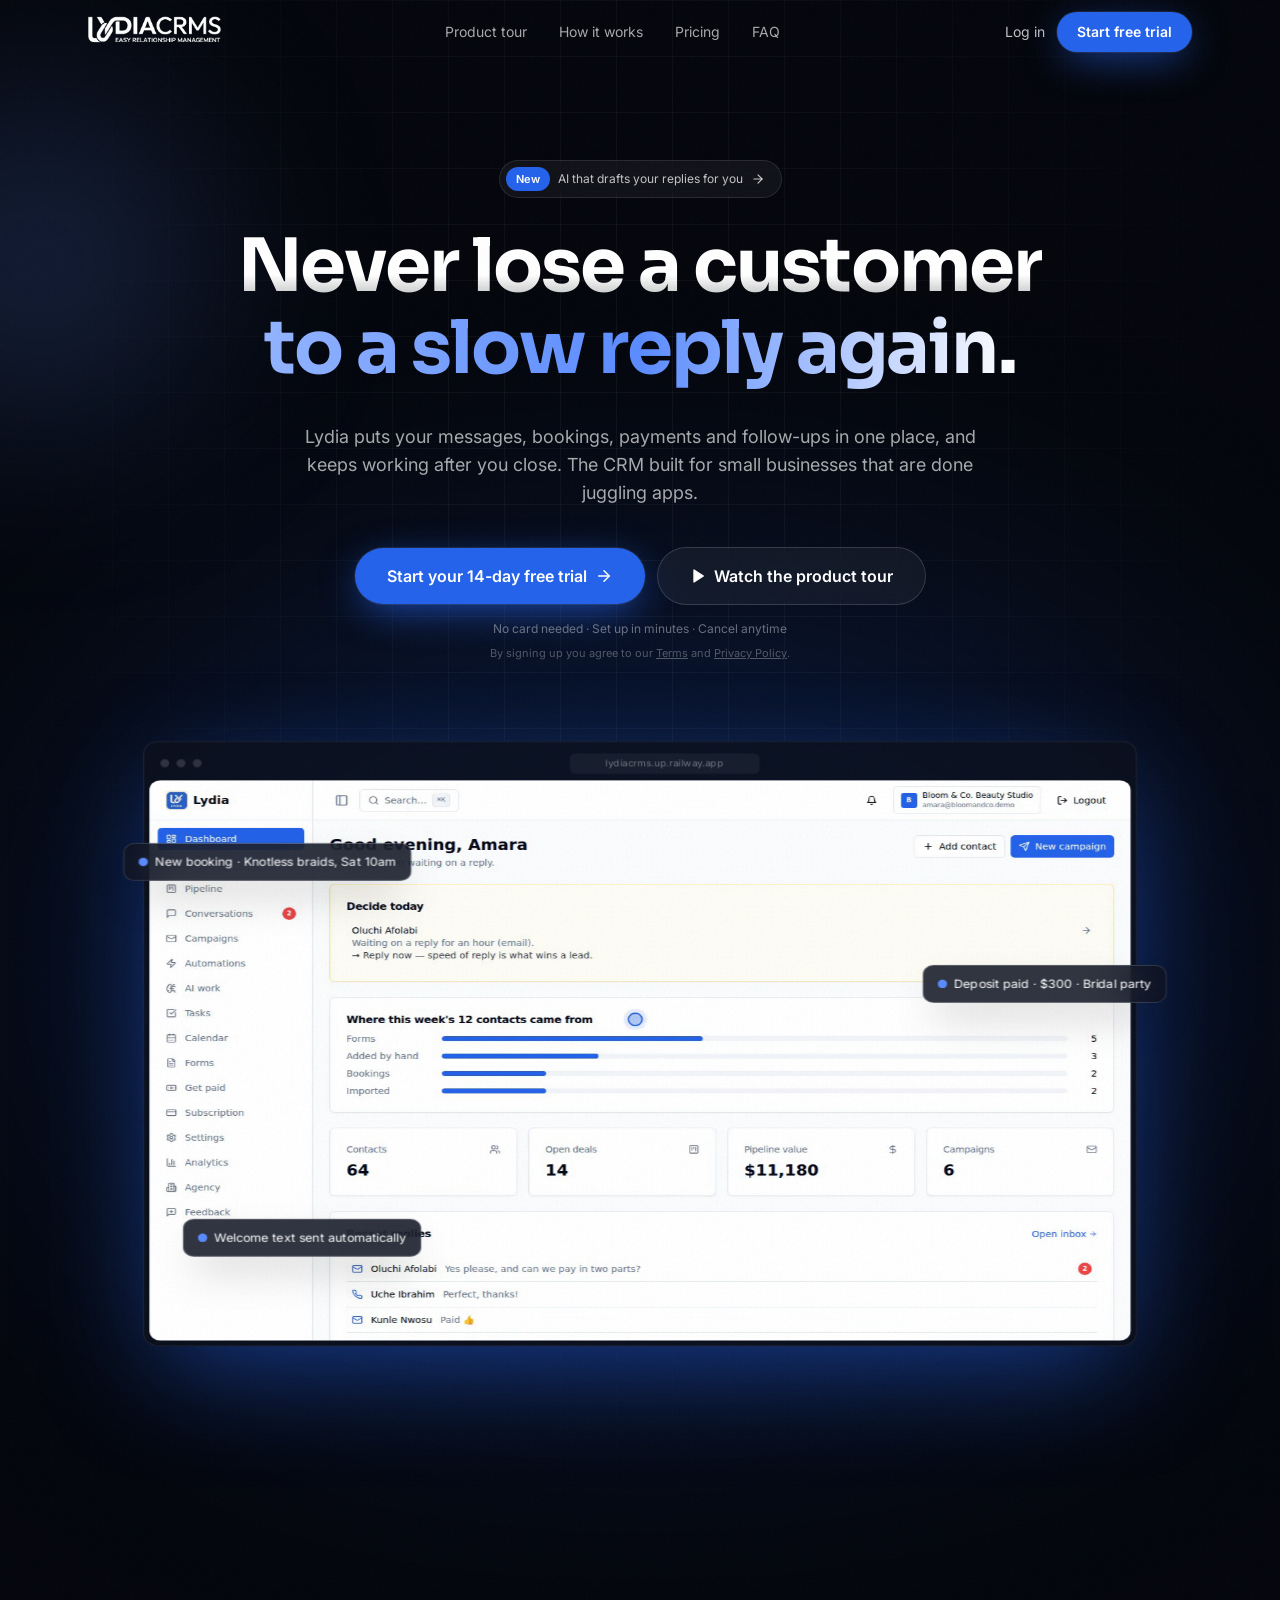
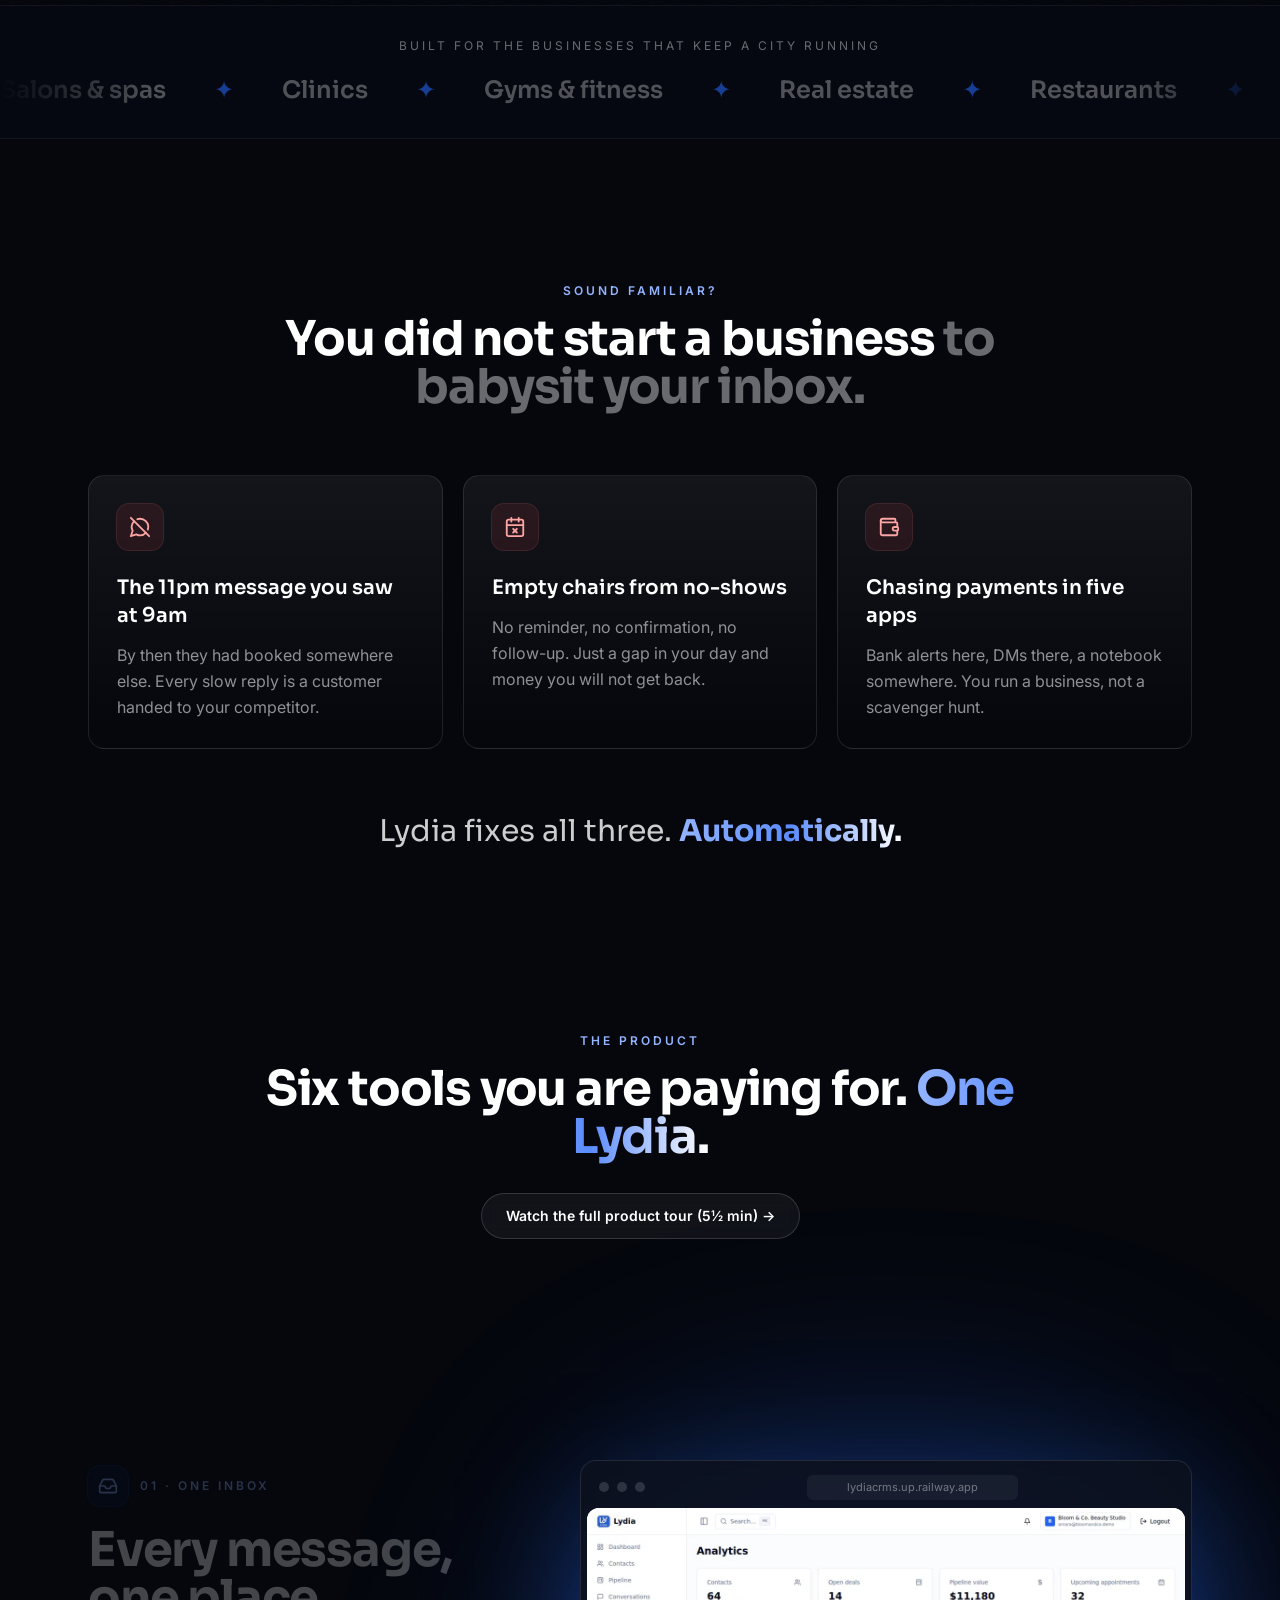
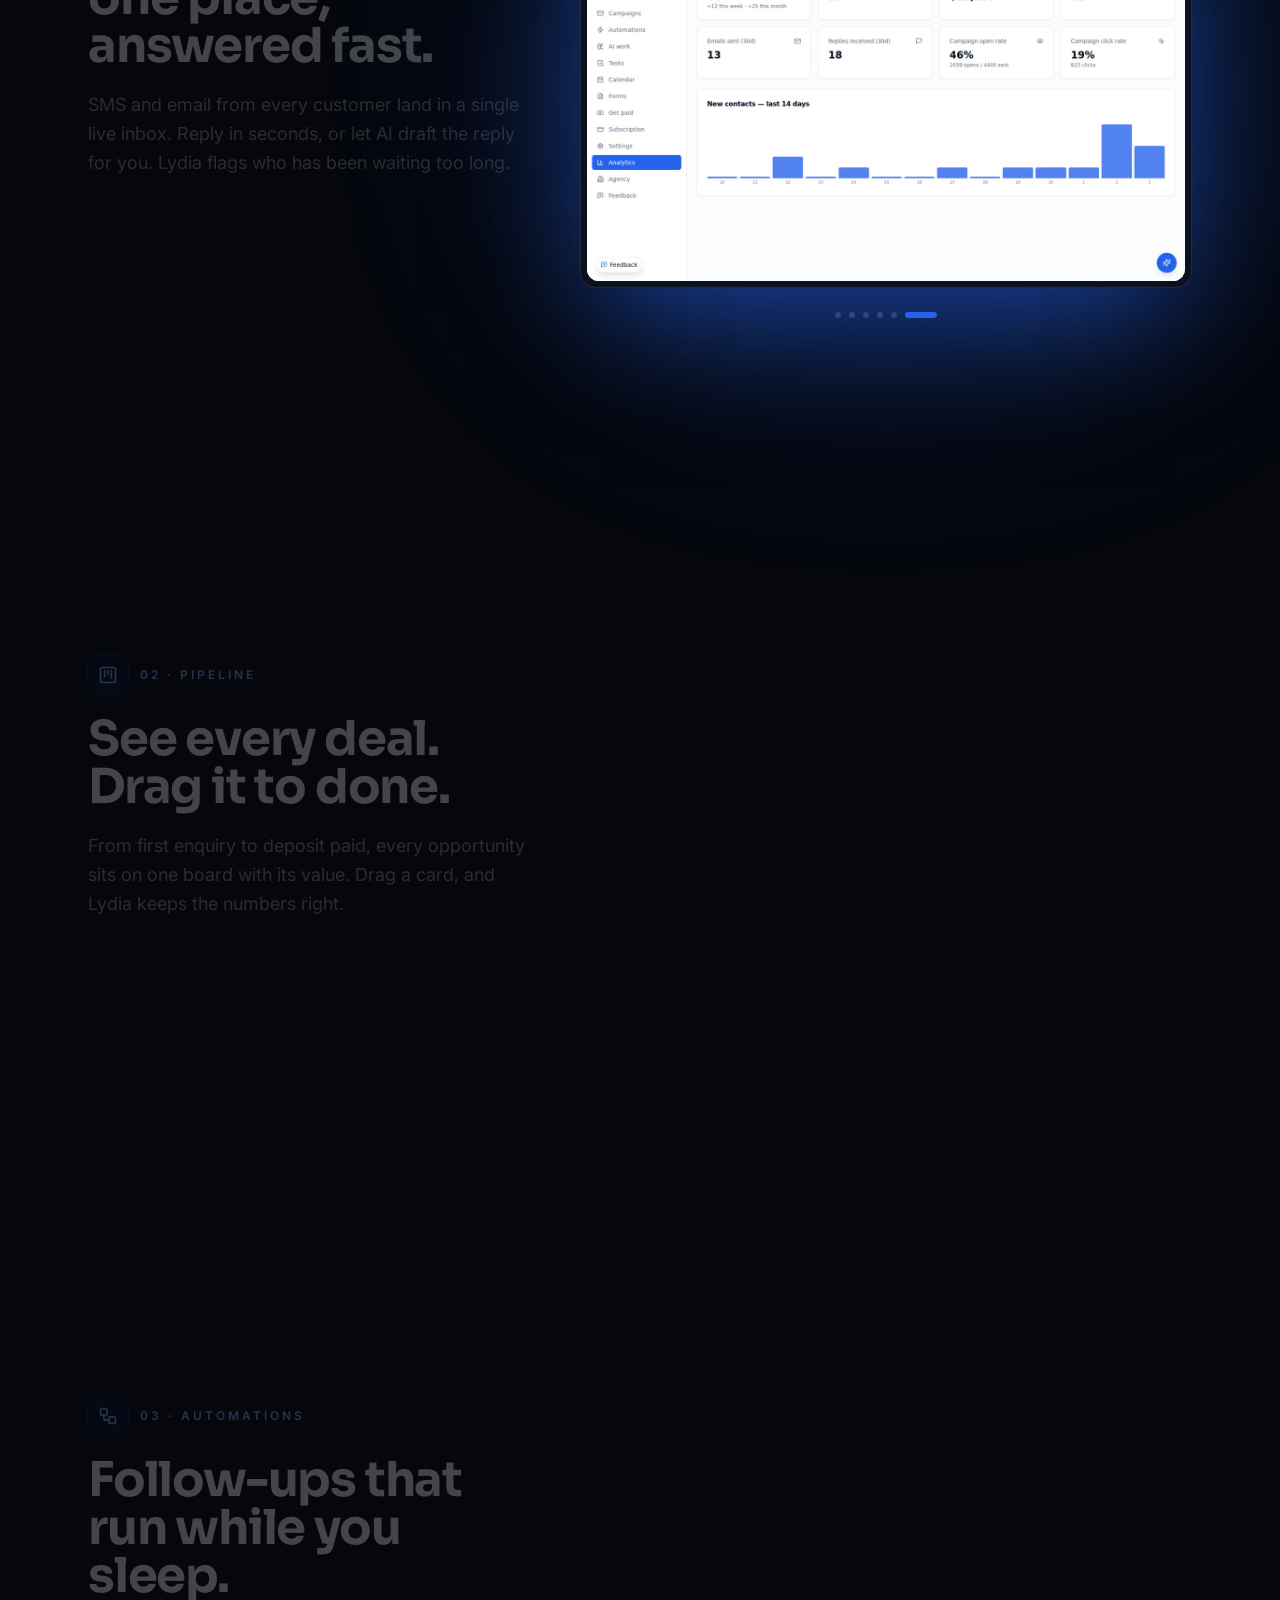
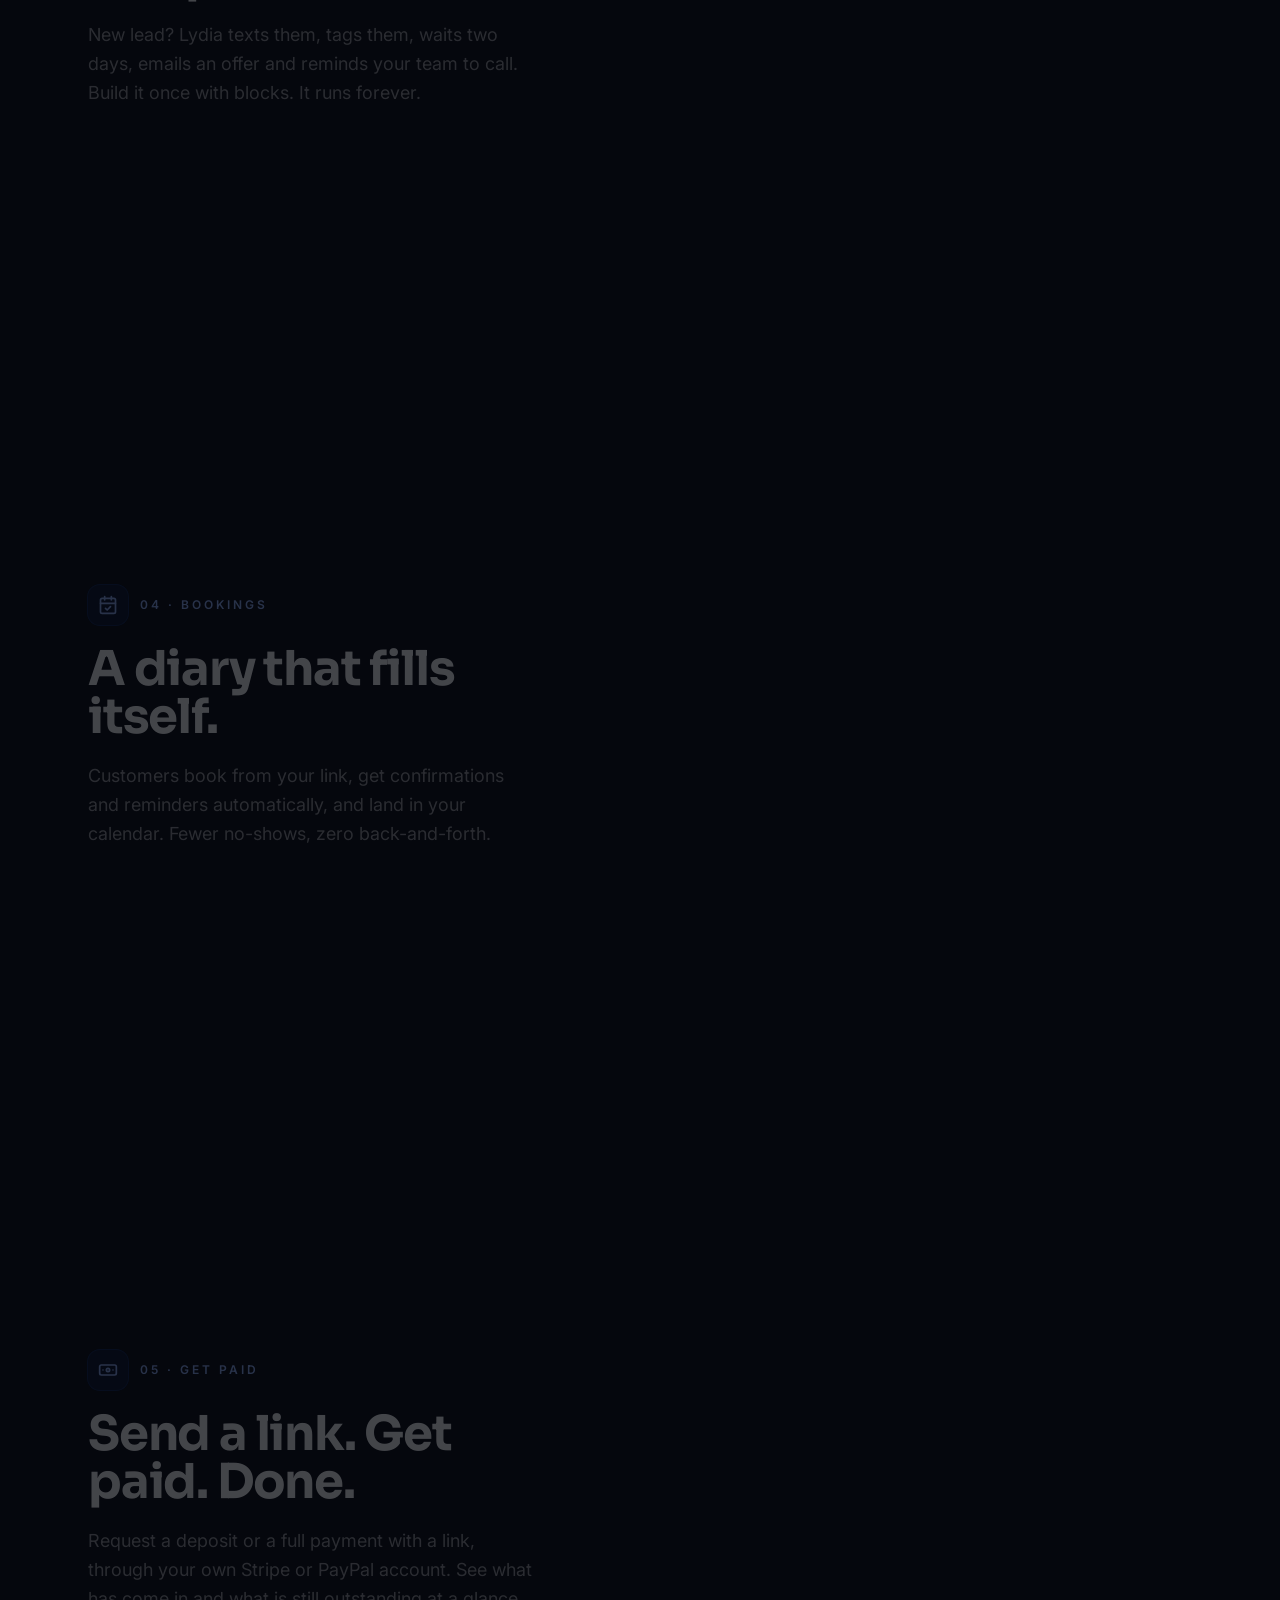
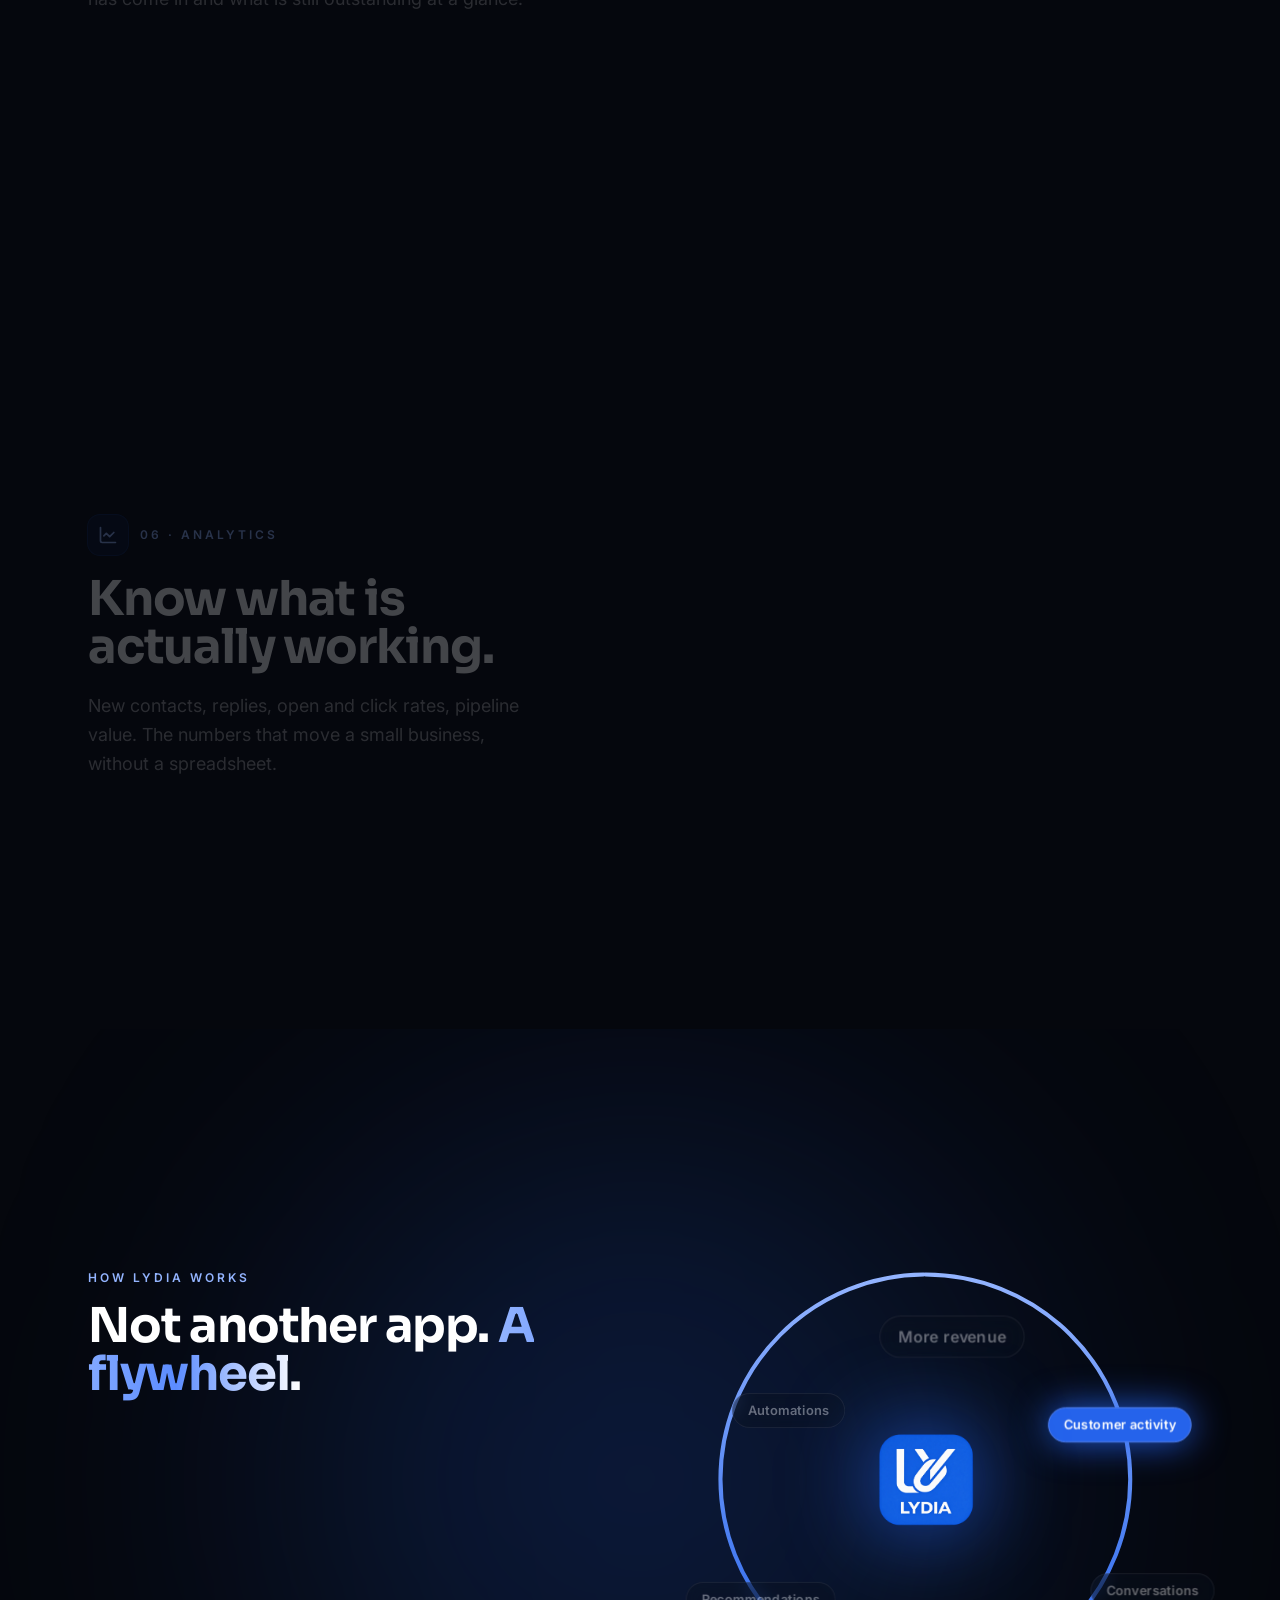
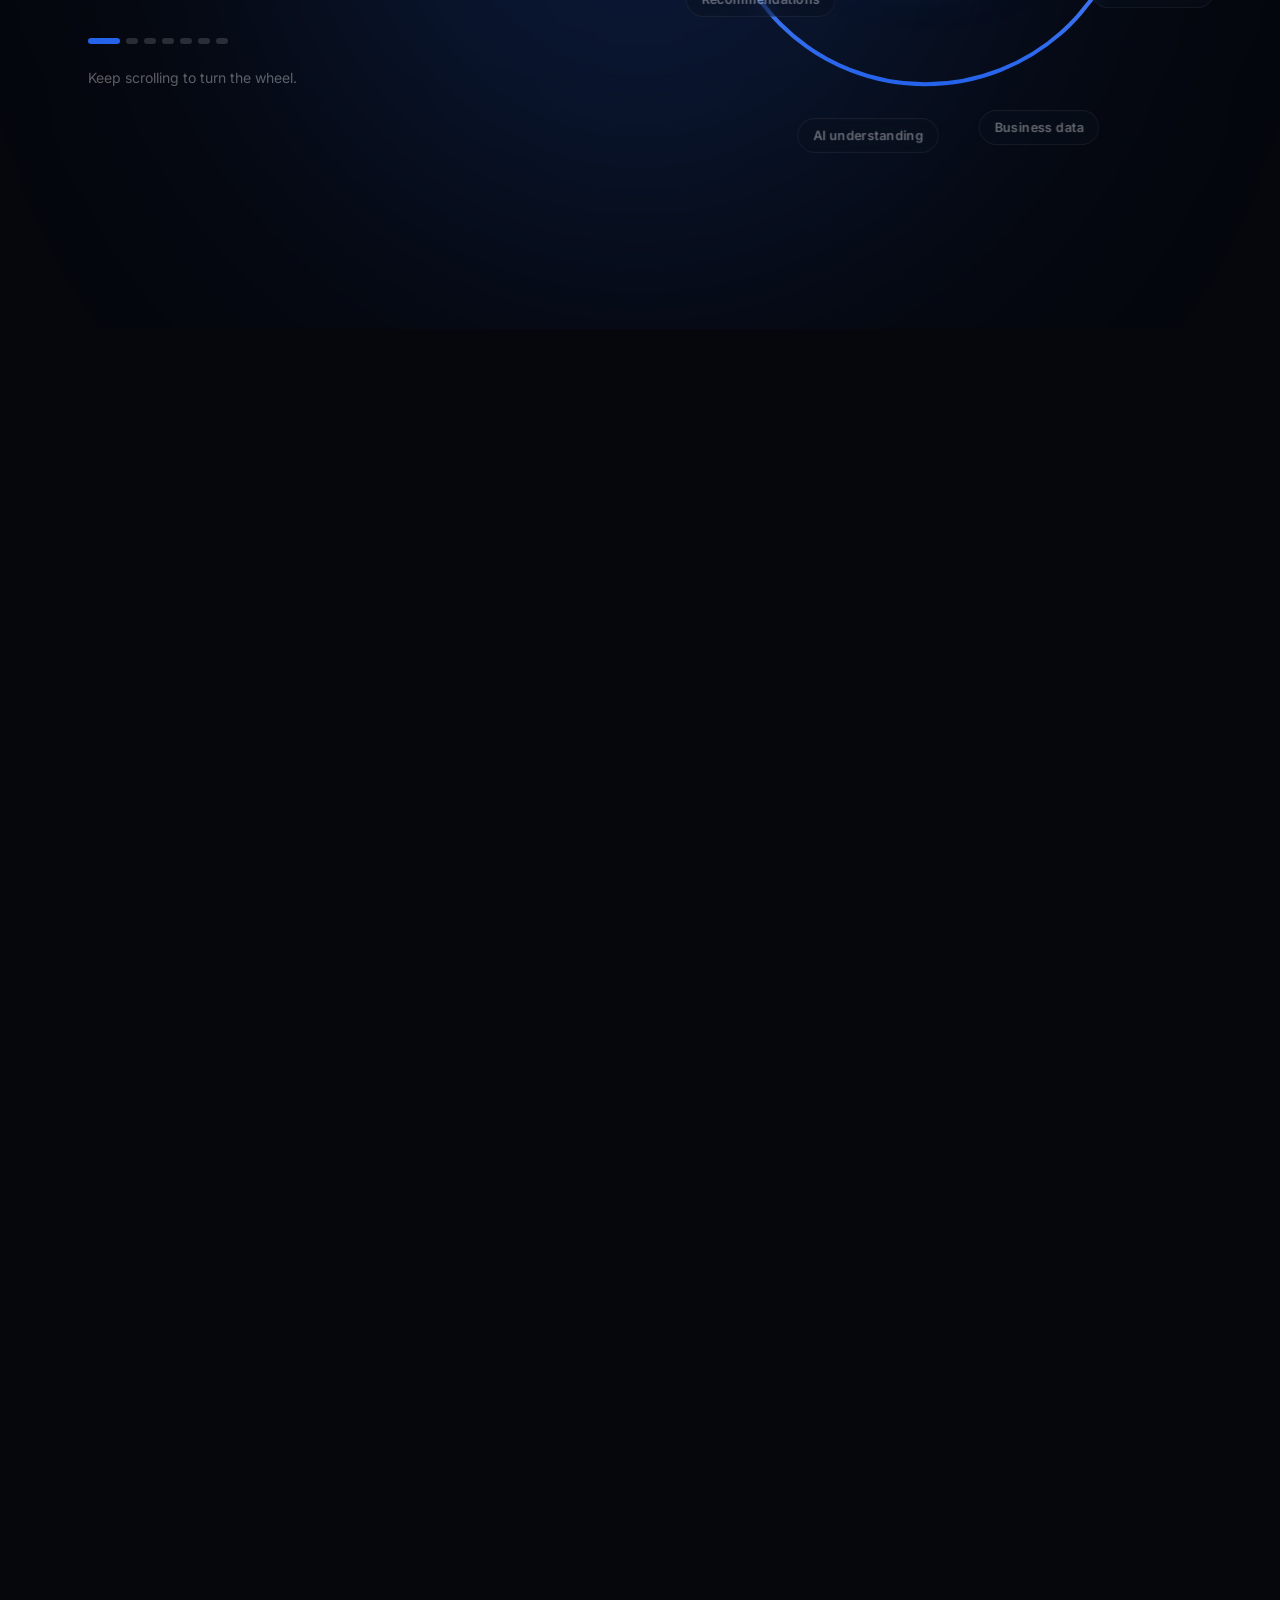
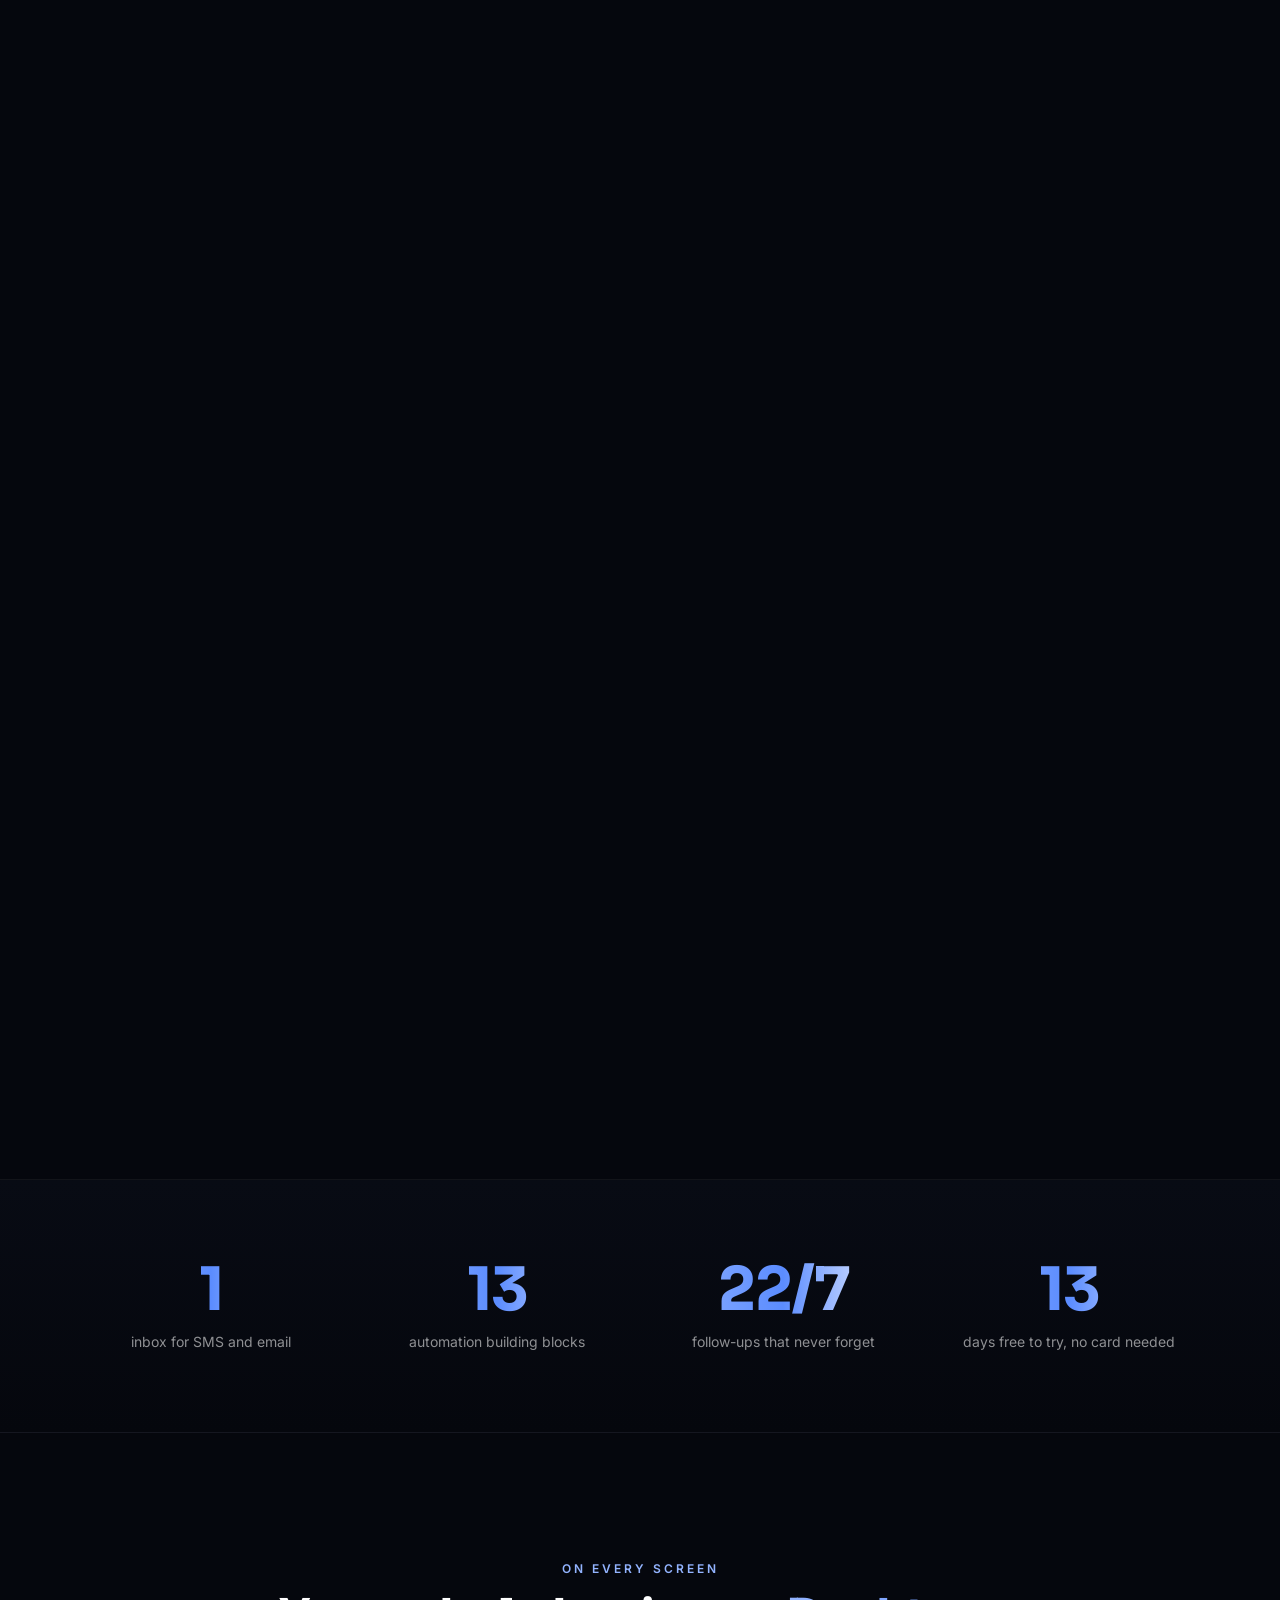
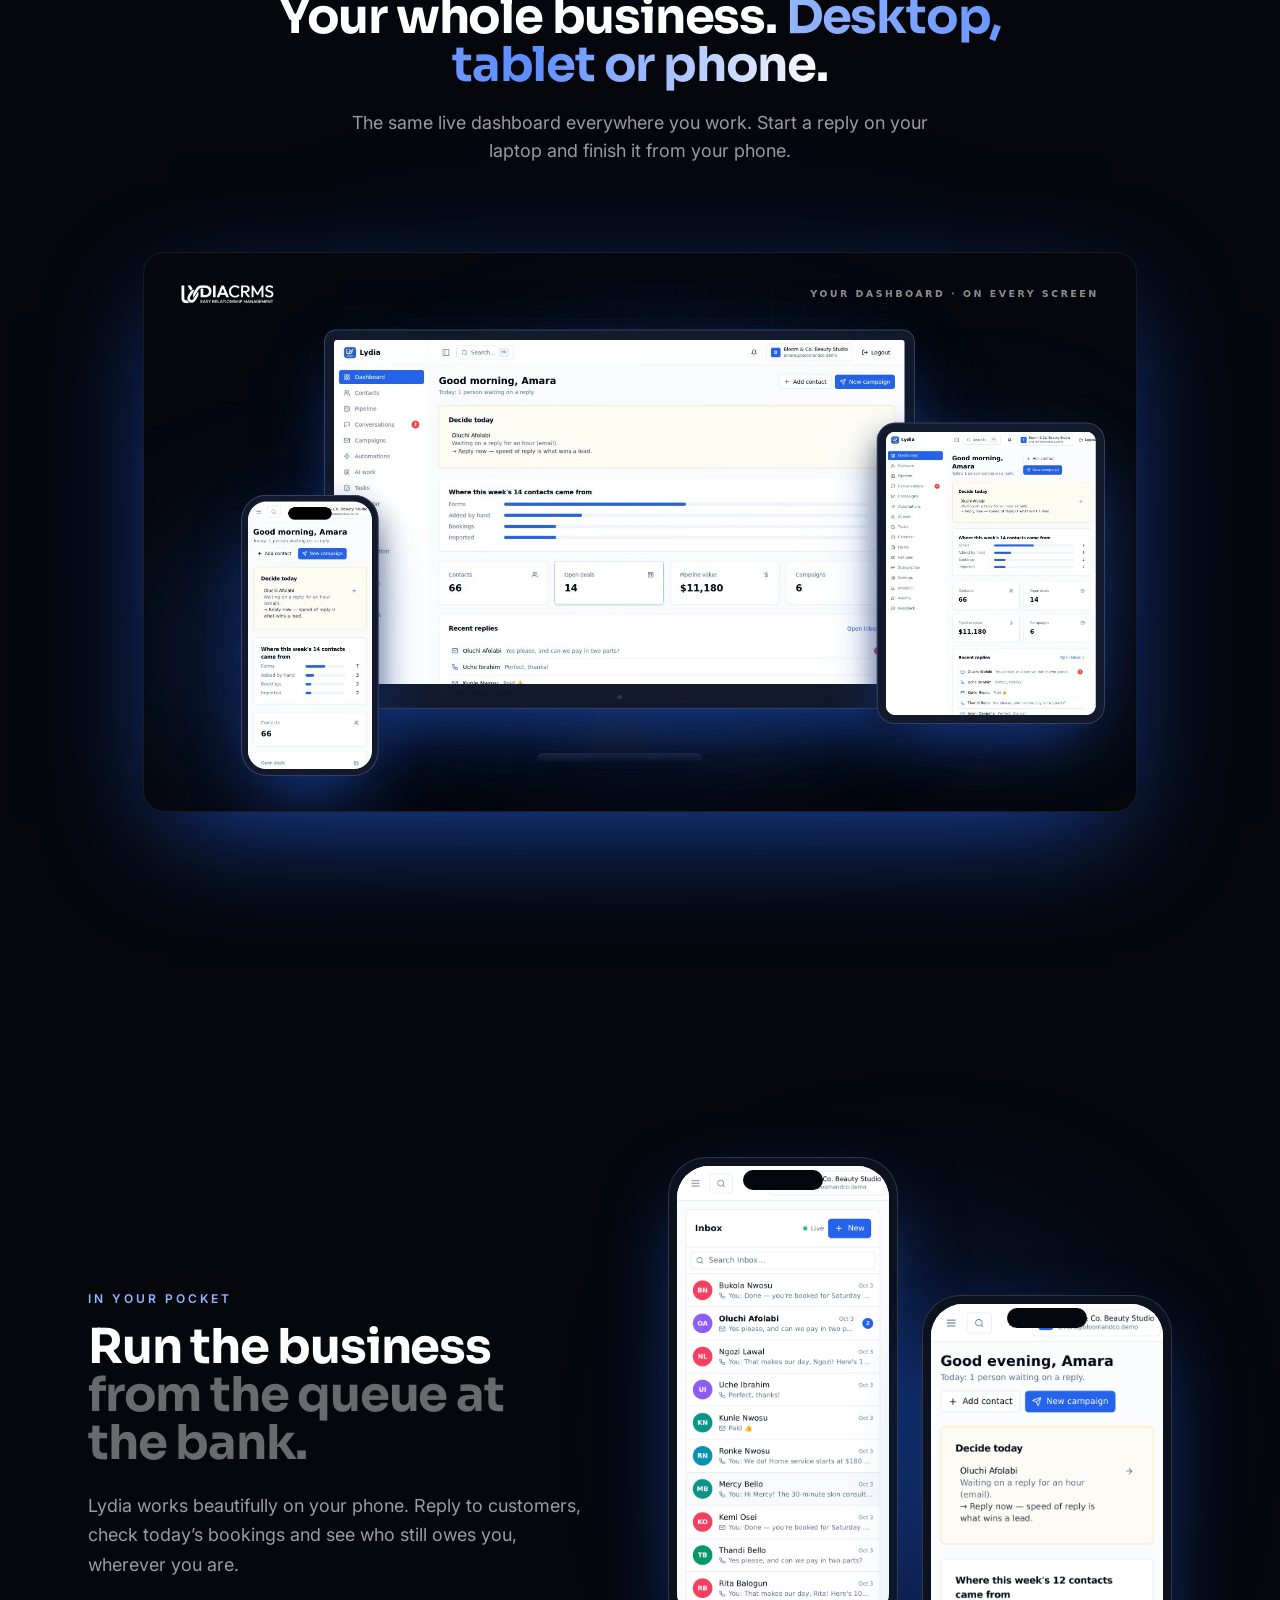
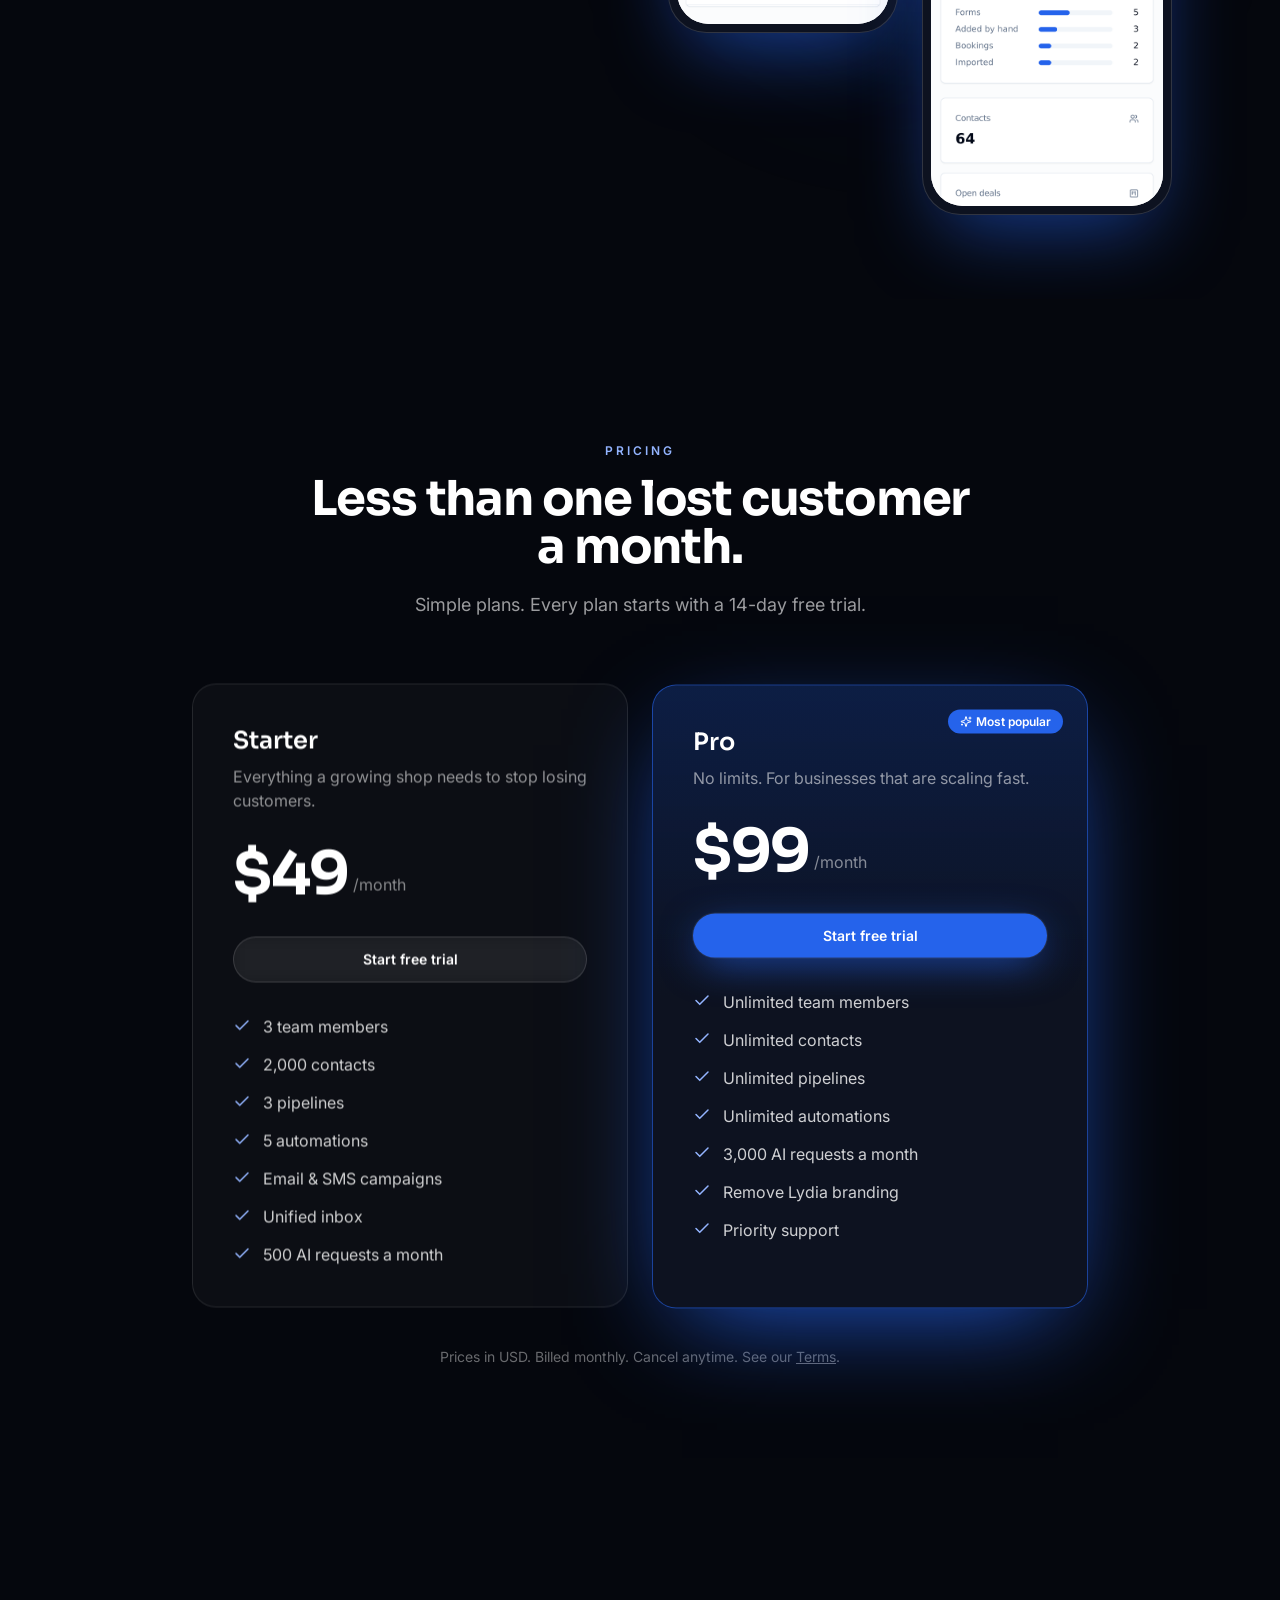
==== commit 744719f5: "Accurate legal pages; buttons point at the live app Co-Authored-By: Claude Opus 5.5 <noreply@anthrop" ====
--- a/index.html
+++ b/index.html
@@ -14,9 +14,9 @@
     <link rel="preconnect" href="https://fonts.googleapis.com" />
     <link rel="preconnect" href="https://fonts.gstatic.com" crossorigin />
     <link href="https://fonts.googleapis.com/css2?family=Inter:wght@400;500;600&family=Sora:wght@500;600;700;800&display=swap" rel="stylesheet" />
-    <script type="module" crossorigin src="./assets/index-CiRXmZAq.js"></script>
-    <link rel="modulepreload" crossorigin href="./assets/index-zV2Mzu3Q.js">
-    <link rel="modulepreload" crossorigin href="./assets/FinalCTA-aqbAwwE1.js">
+    <script type="module" crossorigin src="./assets/index-Cur2E8WP.js"></script>
+    <link rel="modulepreload" crossorigin href="./assets/index-CvTDYPir.js">
+    <link rel="modulepreload" crossorigin href="./assets/FinalCTA-B5QMBu1t.js">
     <link rel="stylesheet" crossorigin href="./assets/index-CiAXfCg9.css">
   </head>
   <body>
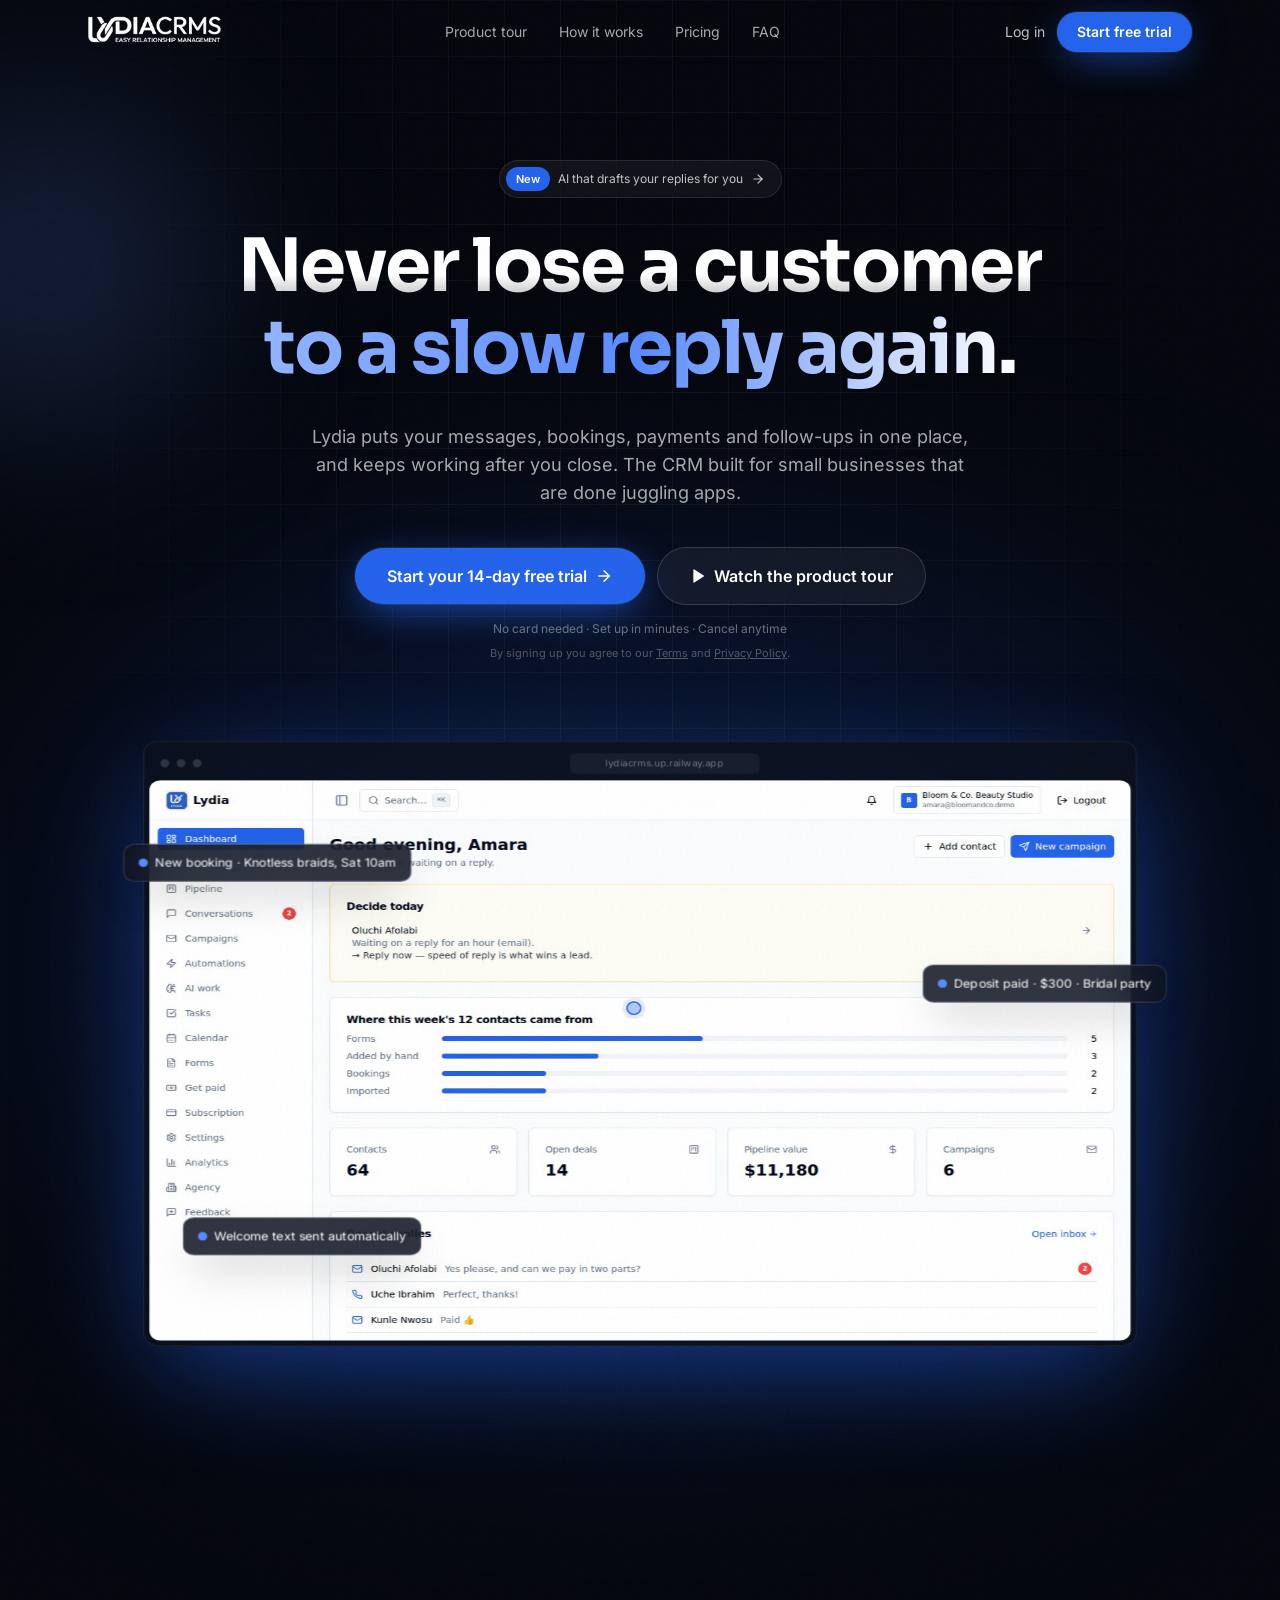
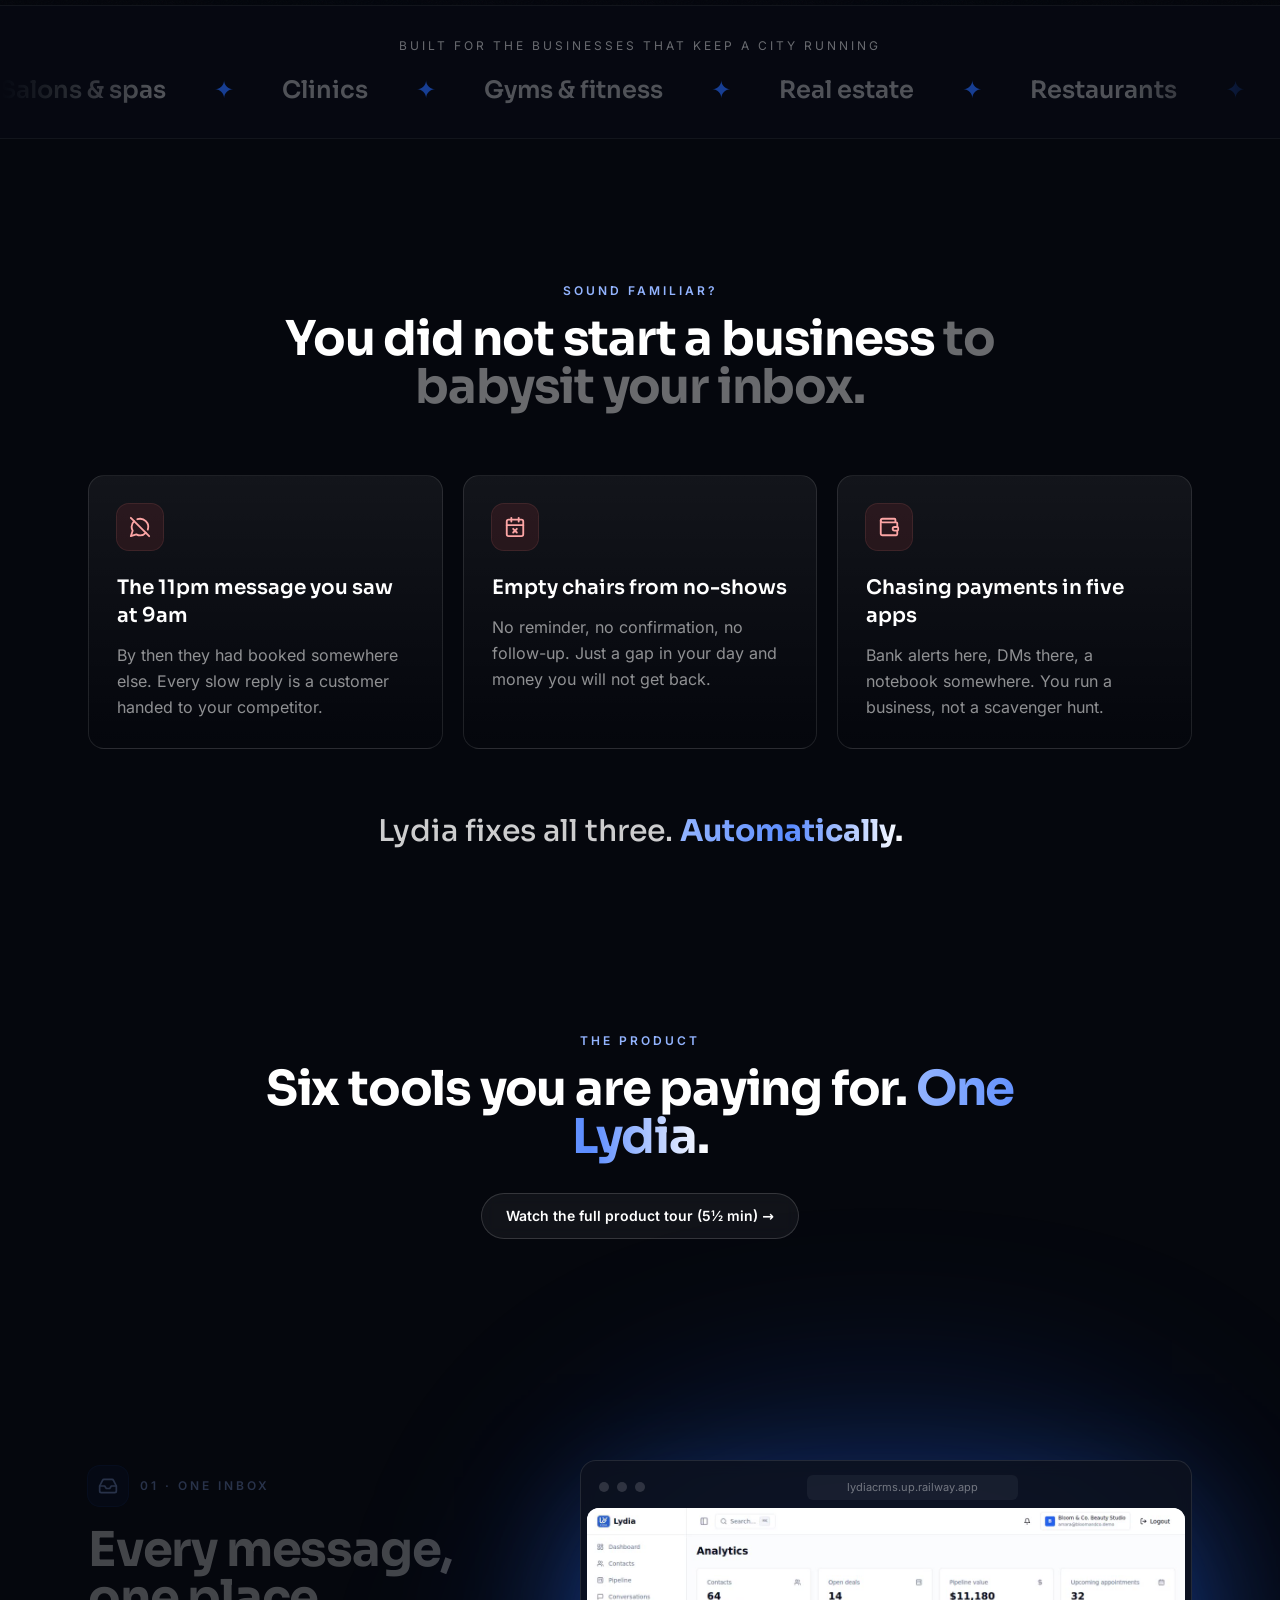
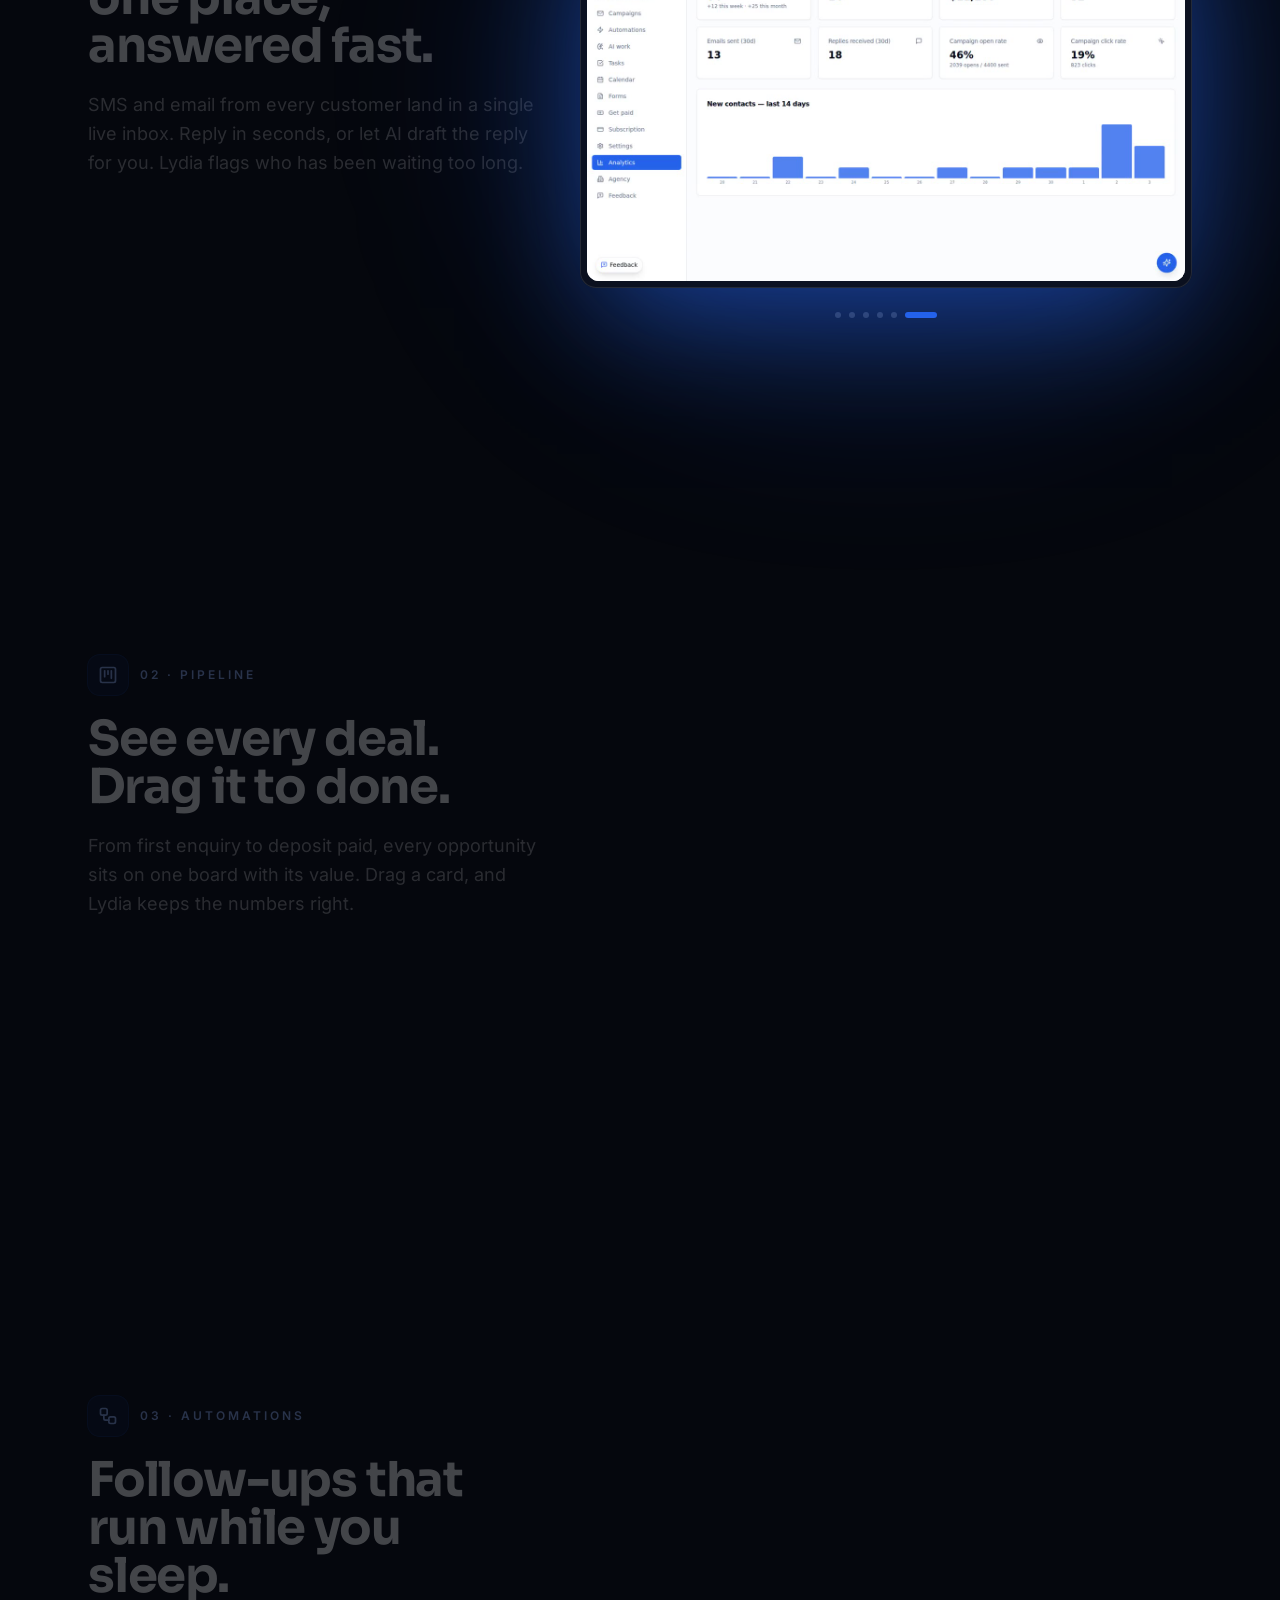
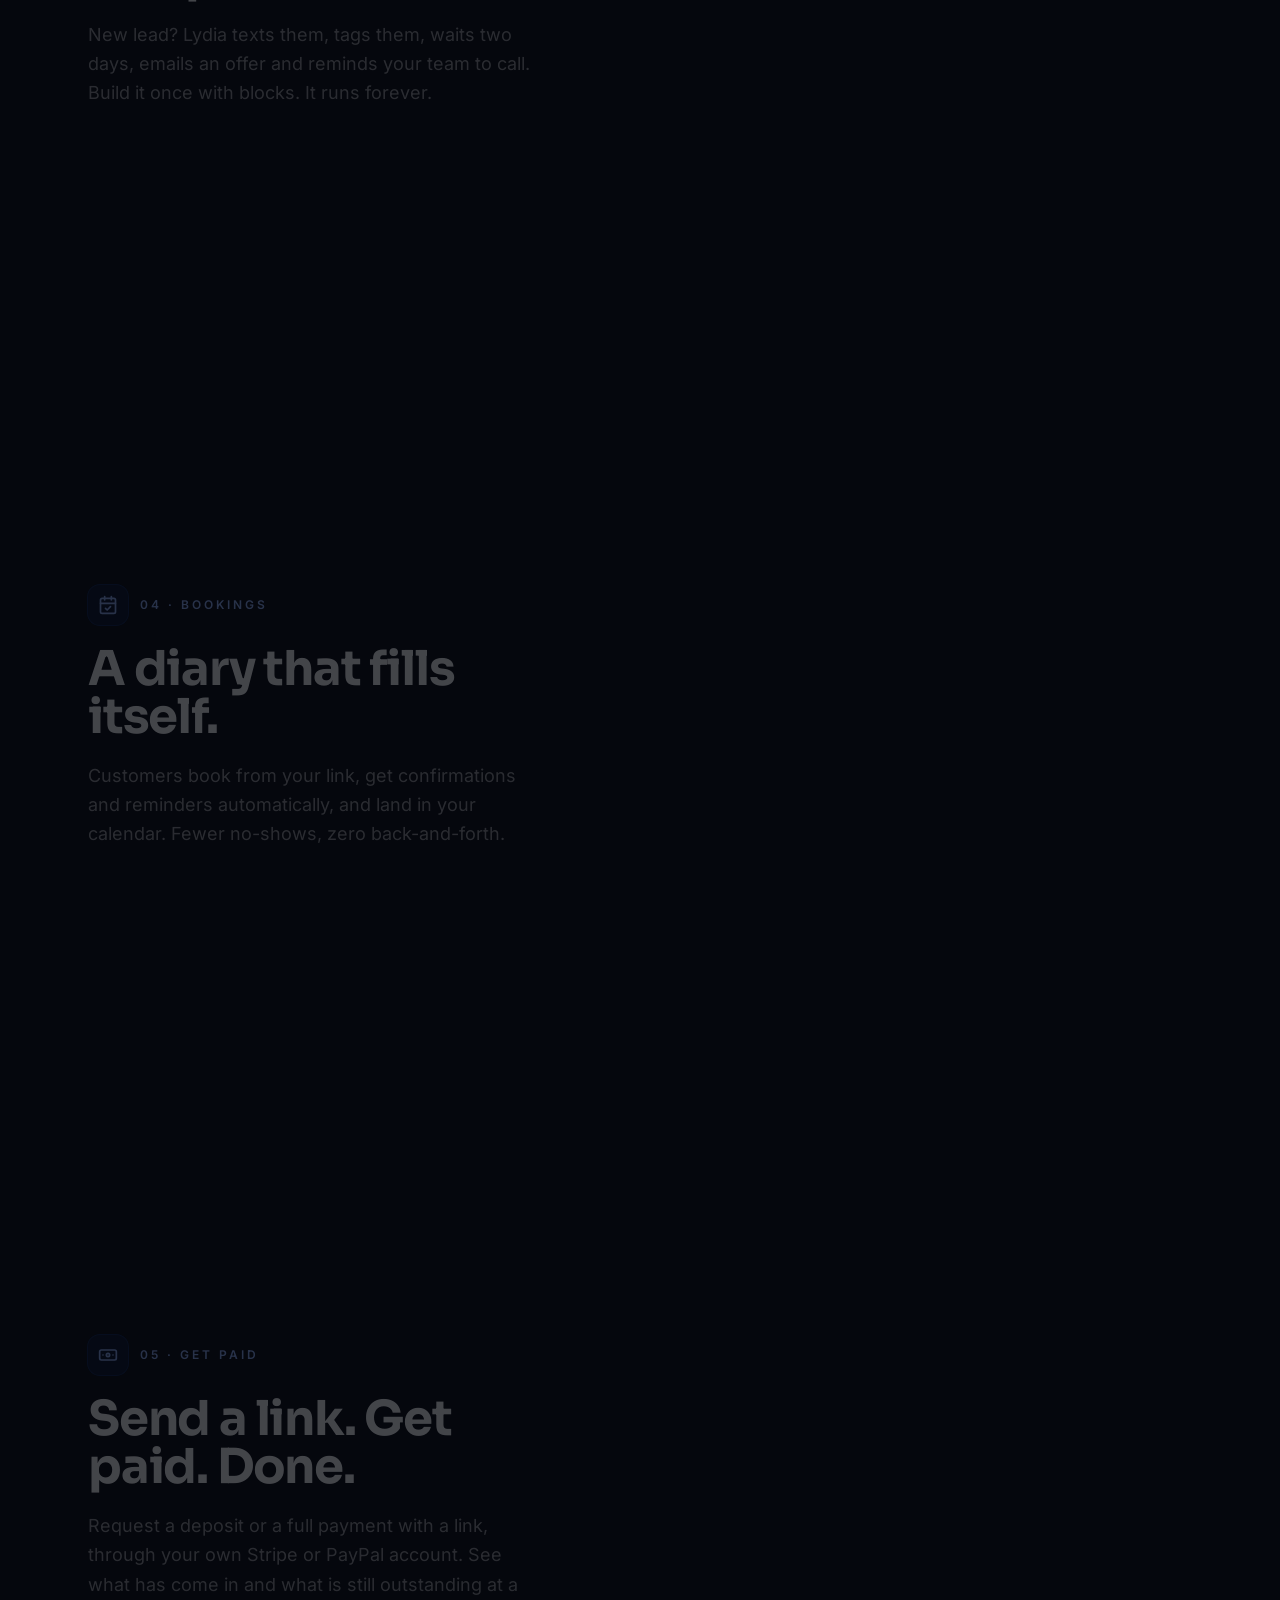
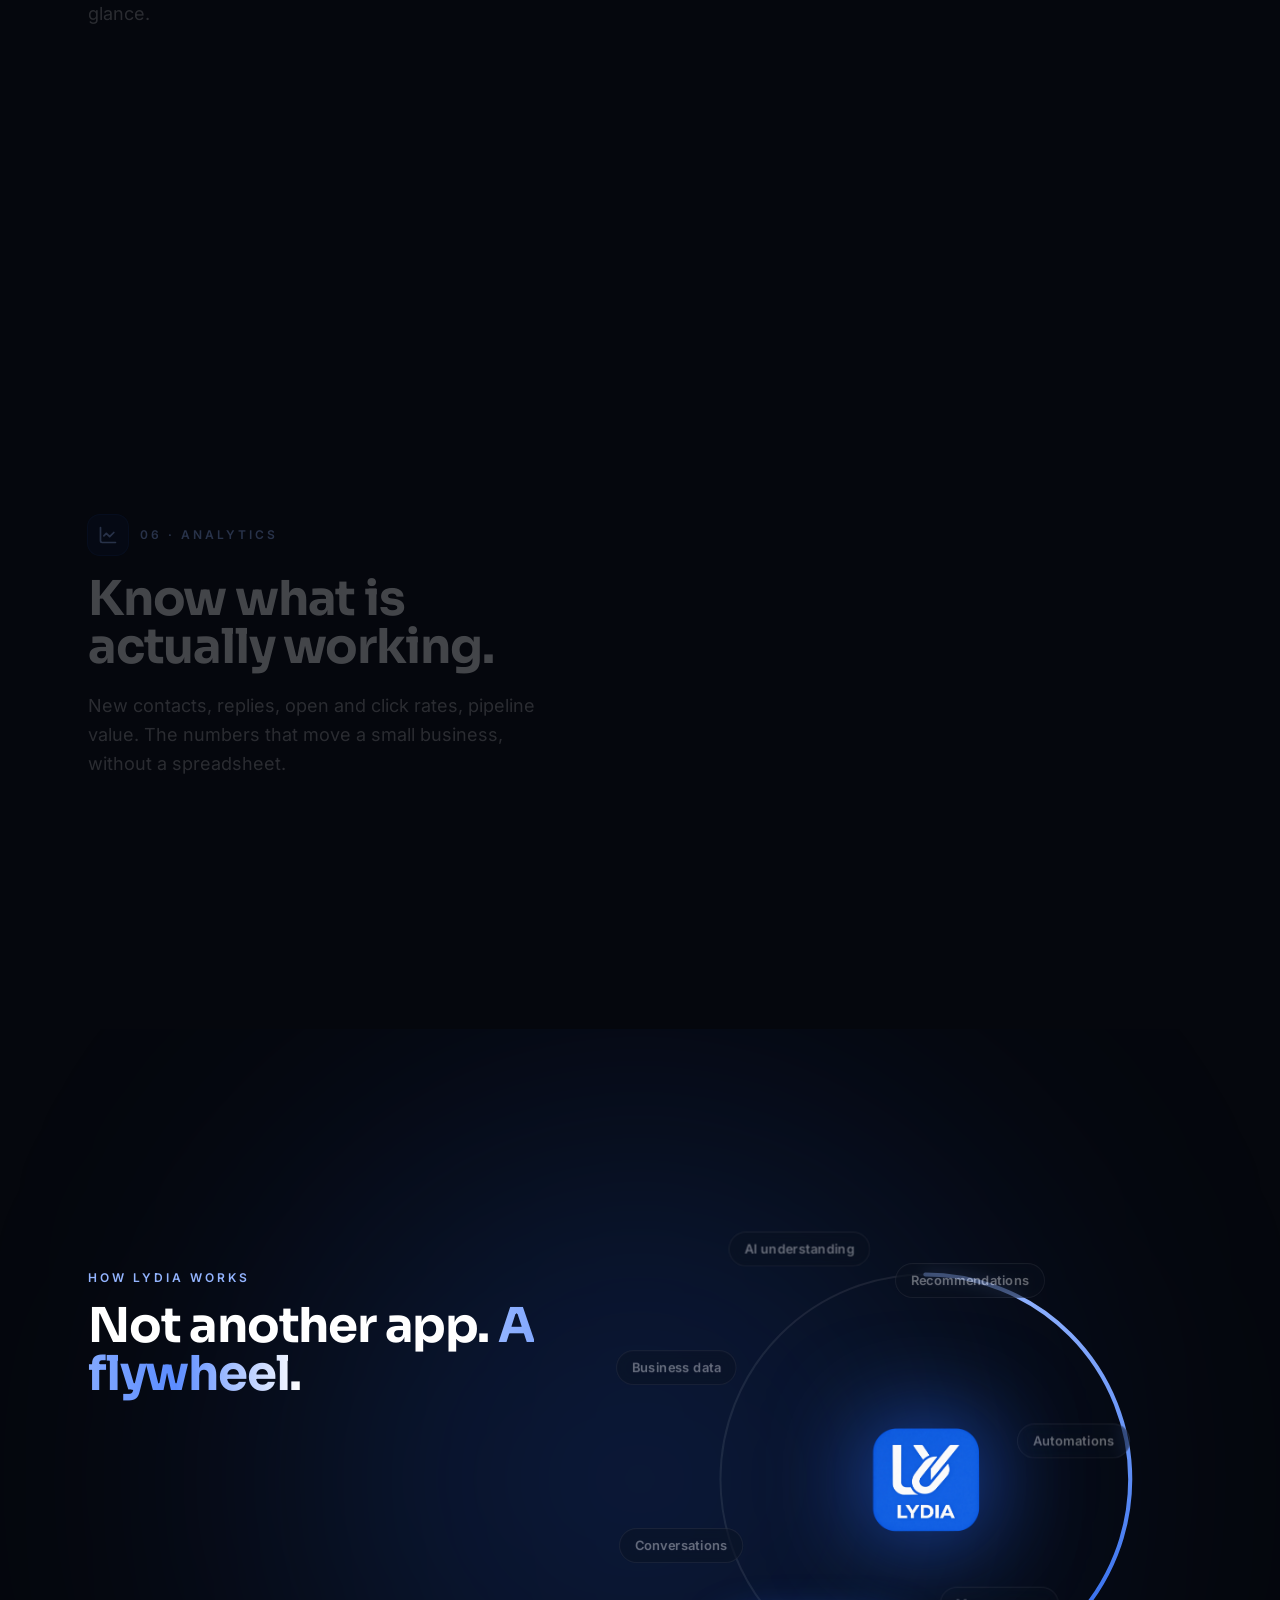
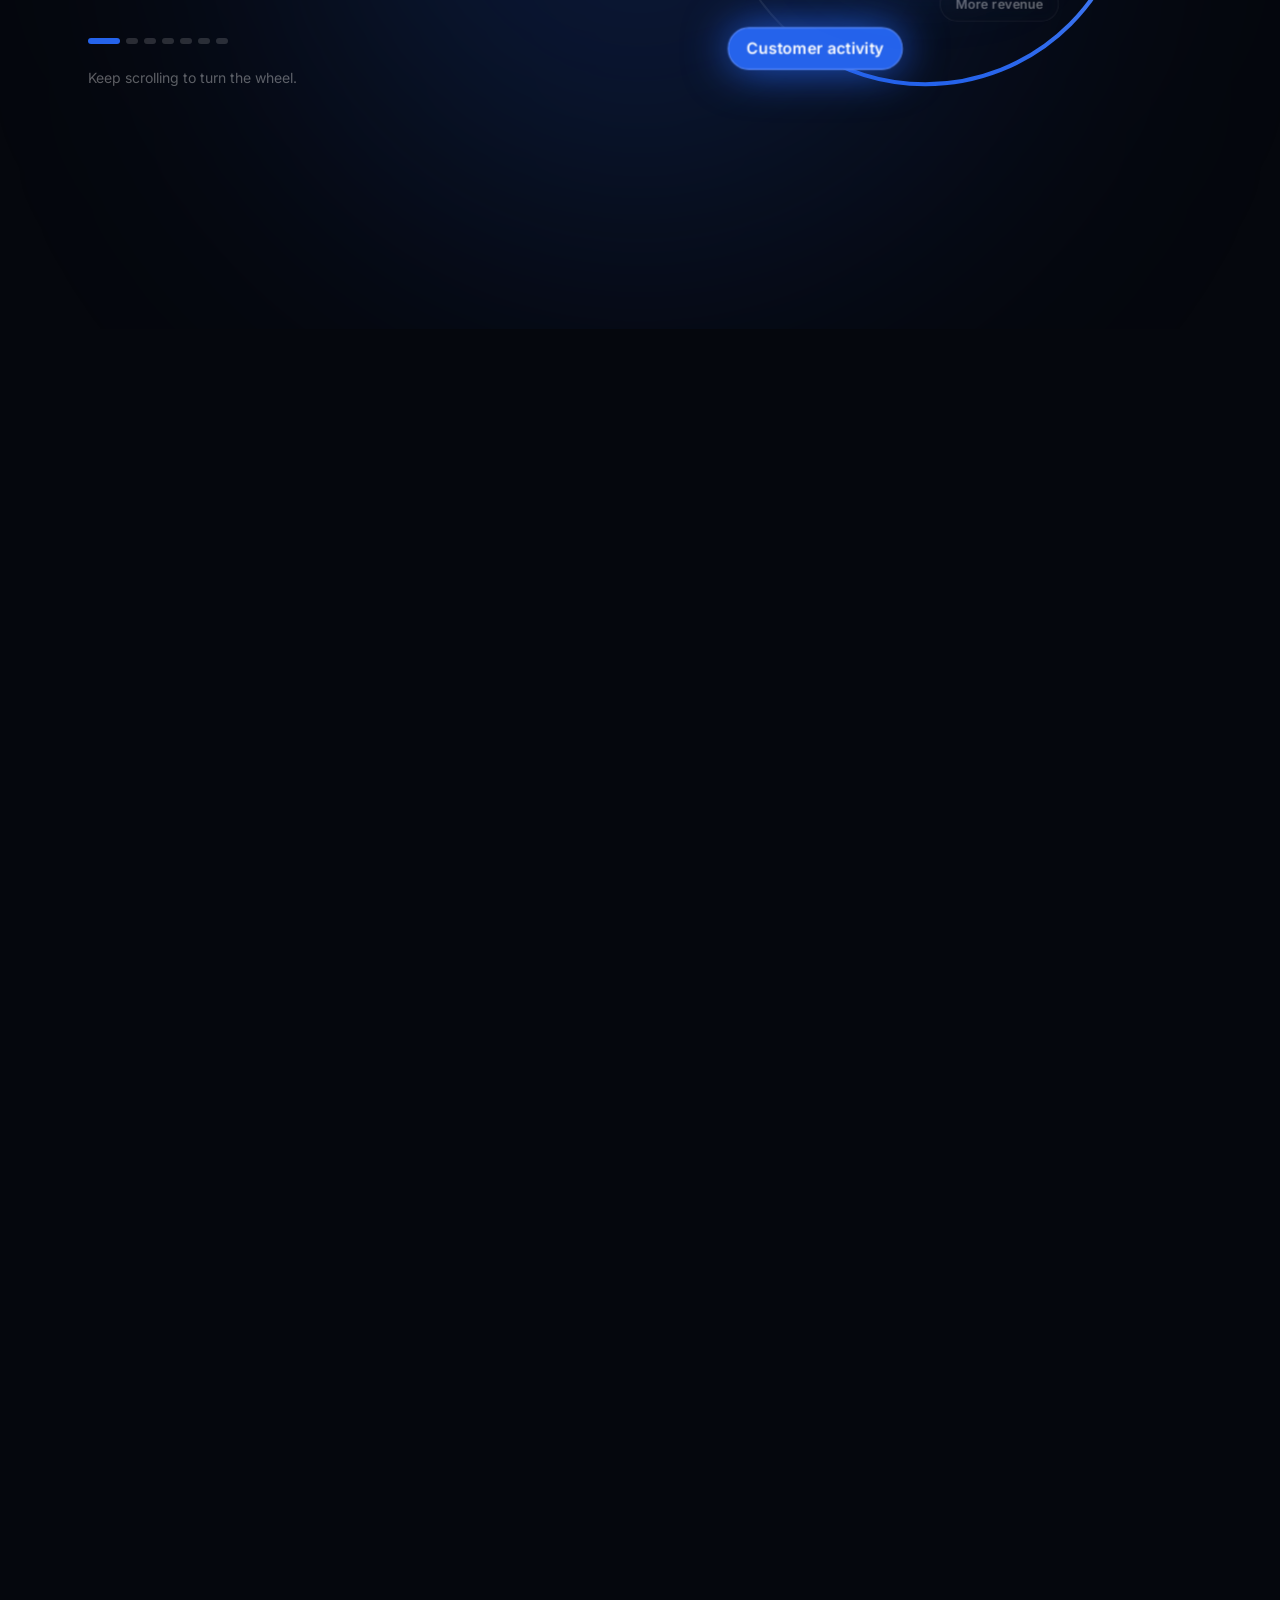
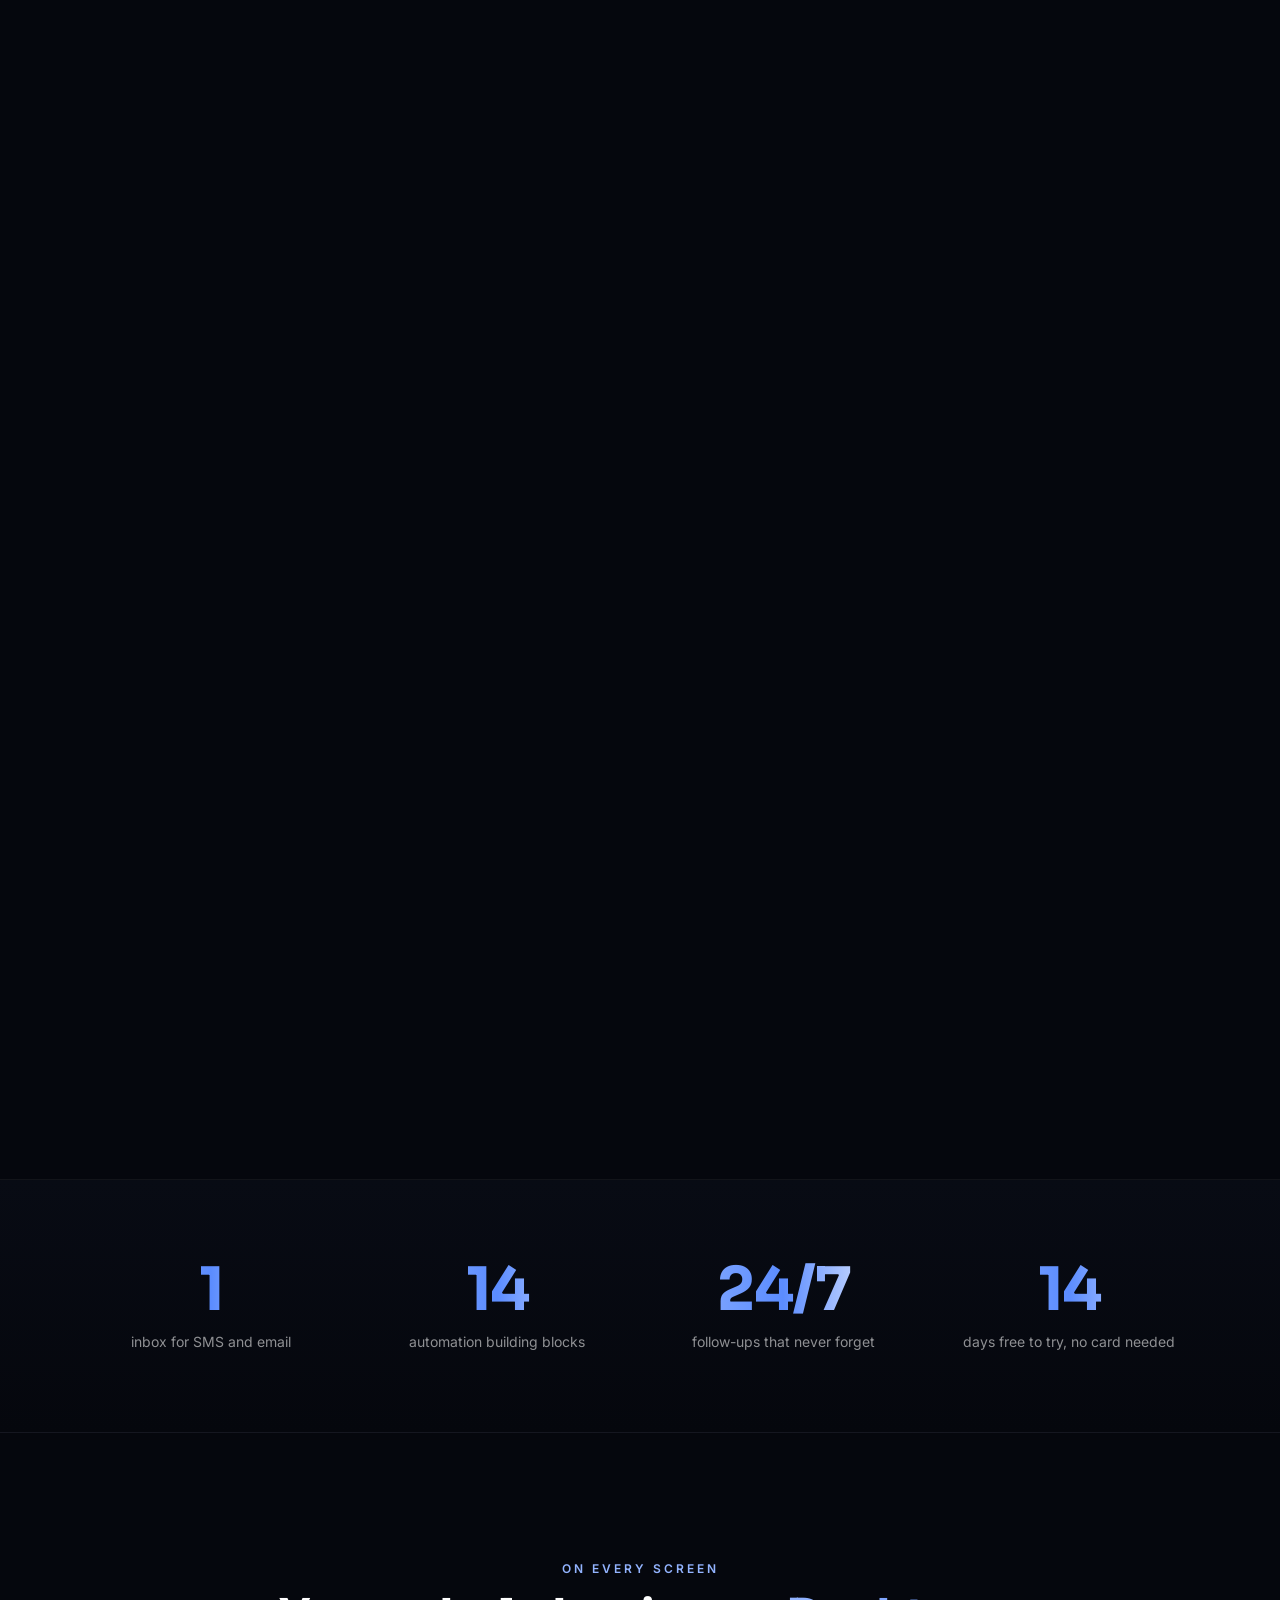
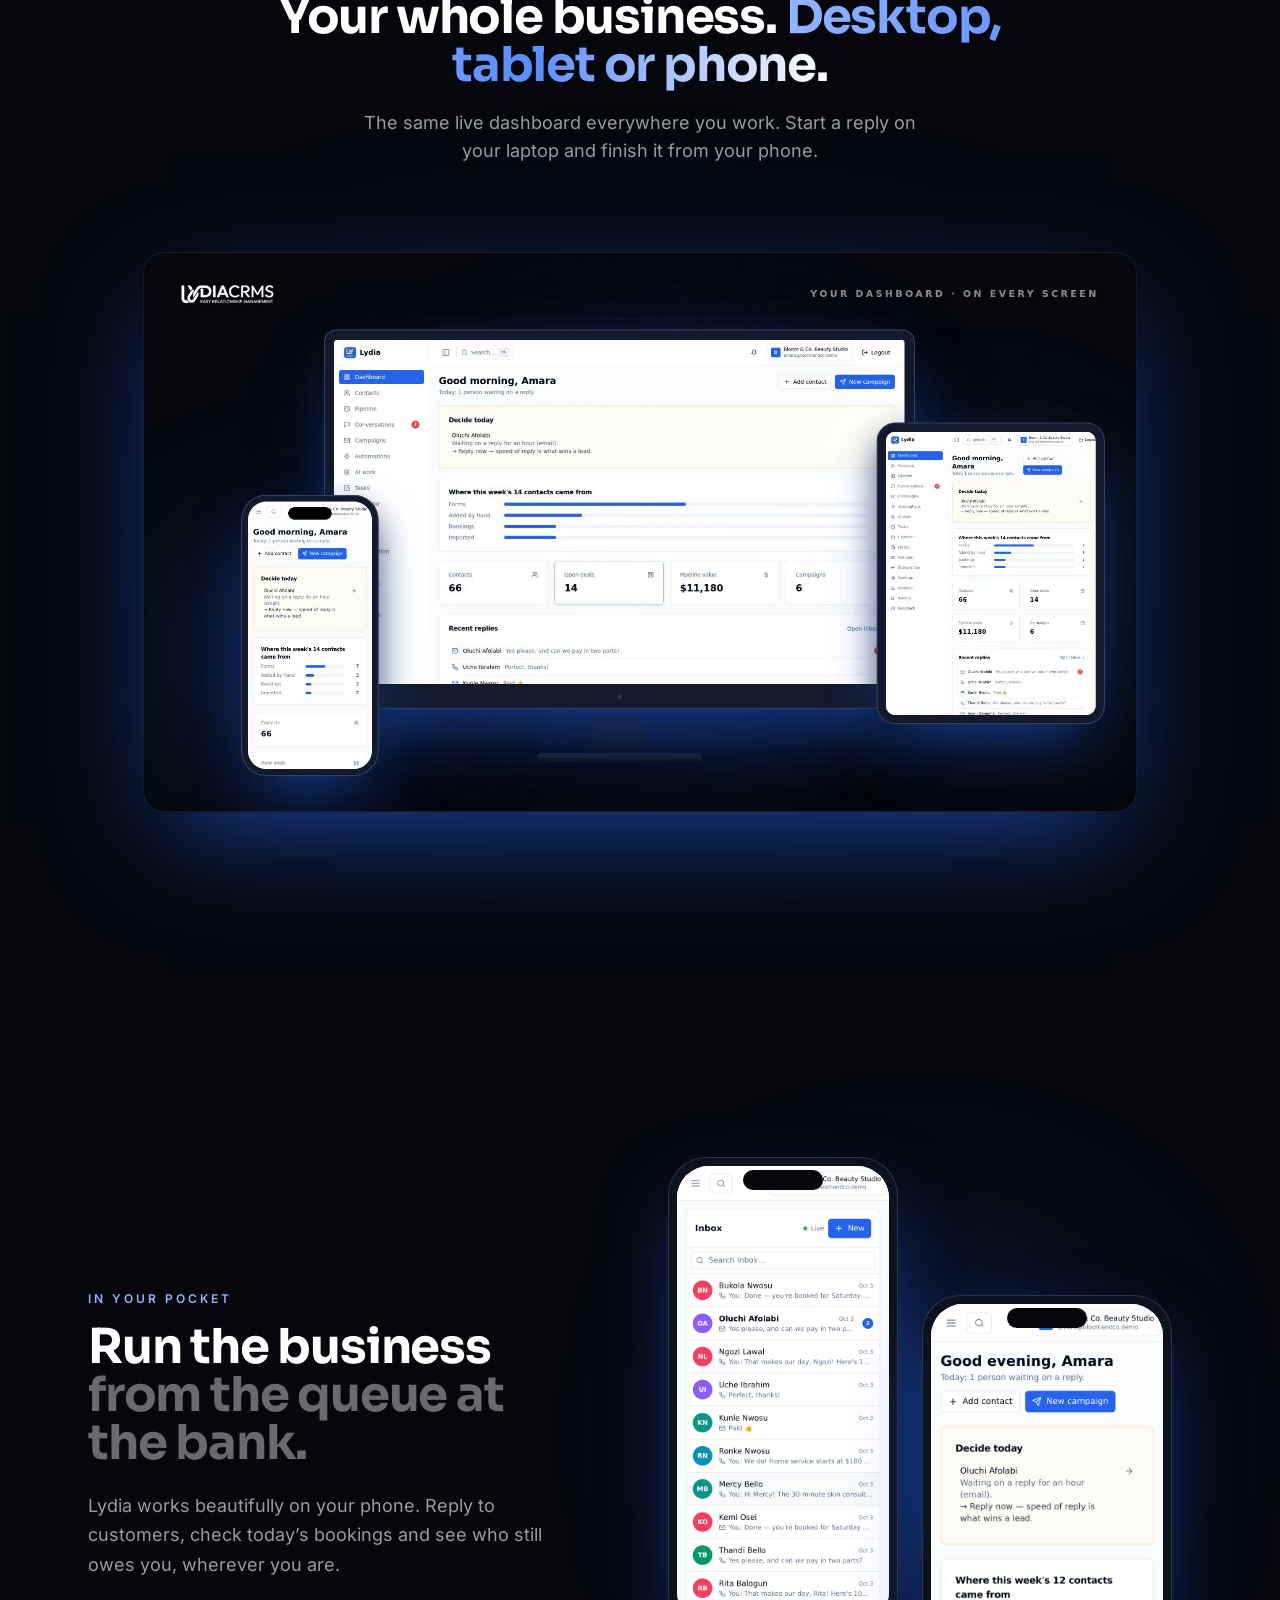
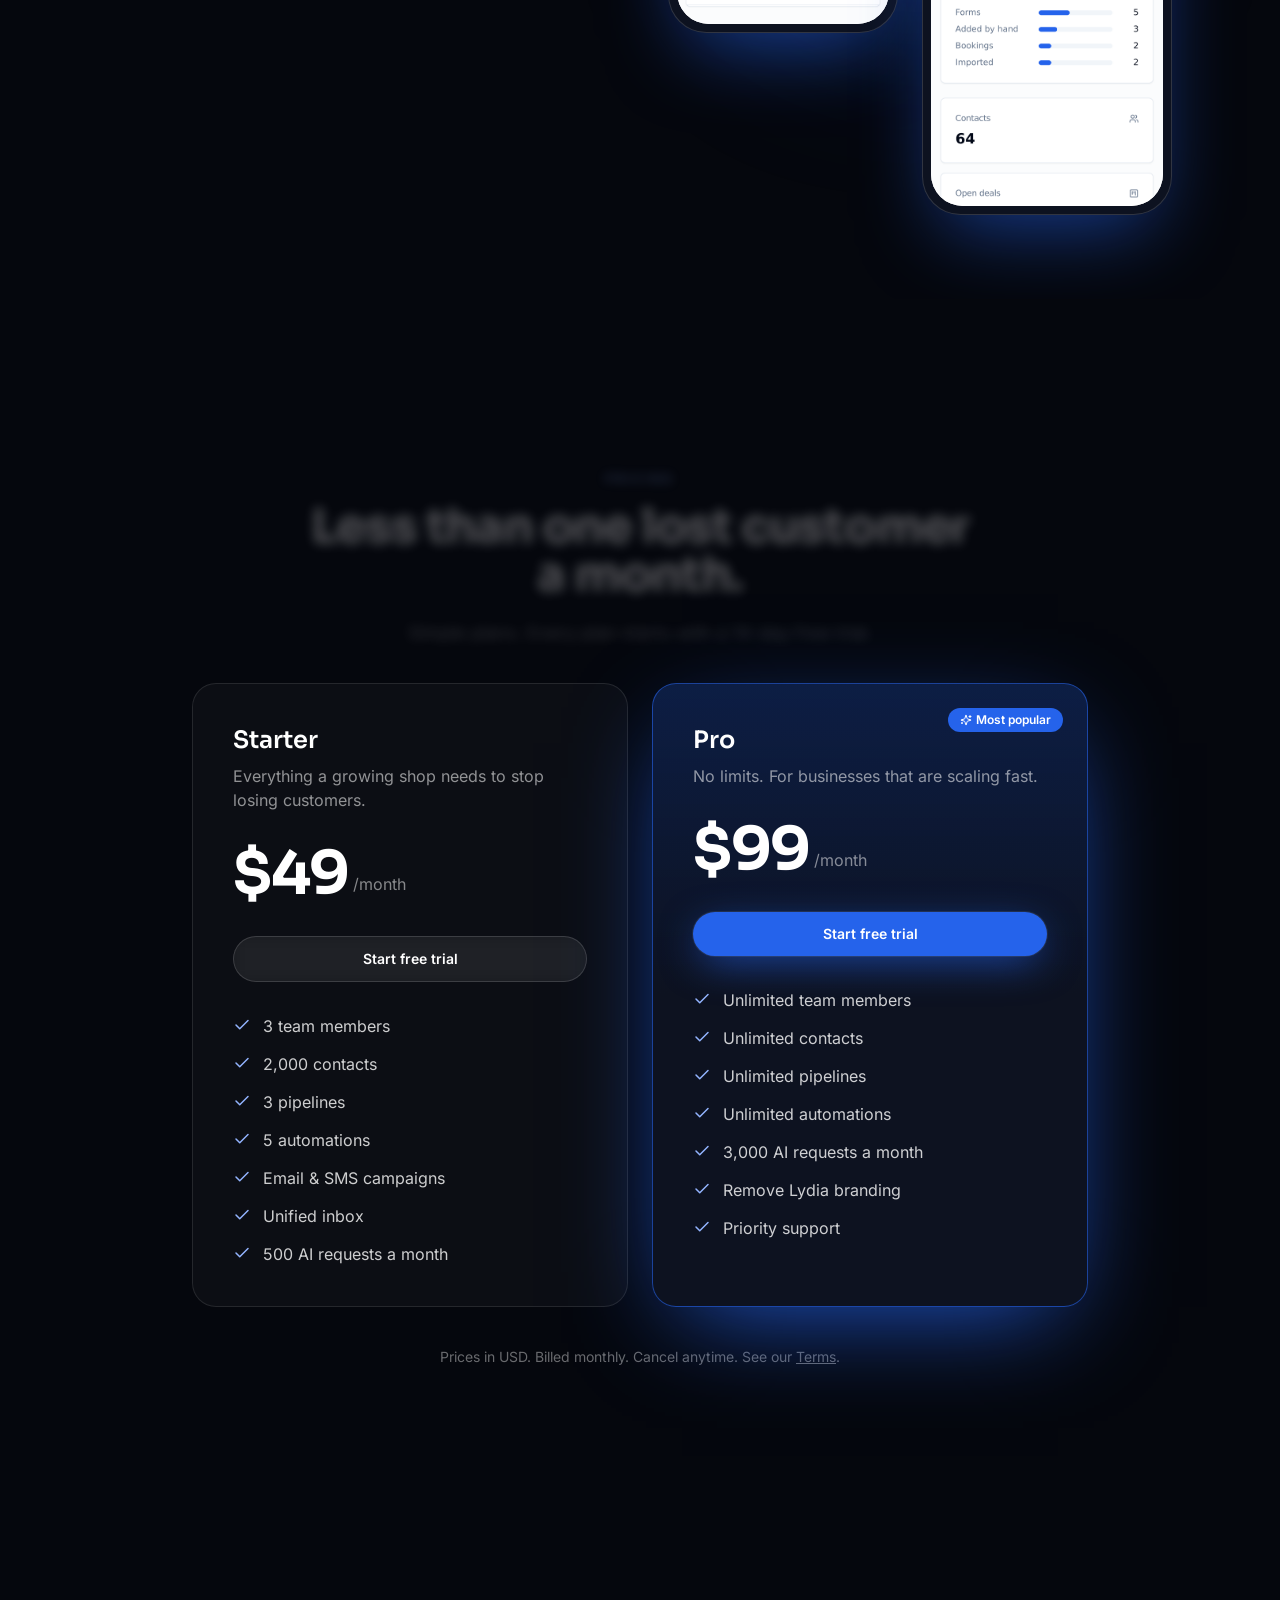
==== commit 597c38d7: "Self-hosted fonts; Sentry disclosure Co-Authored-By: Claude Opus 5.5 <noreply@anthropic.com> Claude-" ====
--- a/index.html
+++ b/index.html
@@ -11,13 +11,10 @@
     <meta name="theme-color" content="#05070d" />
     <link rel="icon" href="./brand/favicon-64.png" type="image/png" />
     <link rel="apple-touch-icon" href="./brand/apple-touch-icon.png" />
-    <link rel="preconnect" href="https://fonts.googleapis.com" />
-    <link rel="preconnect" href="https://fonts.gstatic.com" crossorigin />
-    <link href="https://fonts.googleapis.com/css2?family=Inter:wght@400;500;600&family=Sora:wght@500;600;700;800&display=swap" rel="stylesheet" />
-    <script type="module" crossorigin src="./assets/index-Cur2E8WP.js"></script>
-    <link rel="modulepreload" crossorigin href="./assets/index-CvTDYPir.js">
-    <link rel="modulepreload" crossorigin href="./assets/FinalCTA-B5QMBu1t.js">
-    <link rel="stylesheet" crossorigin href="./assets/index-CiAXfCg9.css">
+    <script type="module" crossorigin src="./assets/index-CX97fnoF.js"></script>
+    <link rel="modulepreload" crossorigin href="./assets/index-DDCMtr4b.js">
+    <link rel="modulepreload" crossorigin href="./assets/FinalCTA-DqJOfHYI.js">
+    <link rel="stylesheet" crossorigin href="./assets/index-C4OSYHHc.css">
   </head>
   <body>
     <div id="root"></div>
--- a/assets/index-C4OSYHHc.css
+++ b/assets/index-C4OSYHHc.css
@@ -0,0 +1 @@
+@font-face{font-family:Inter Variable;font-style:normal;font-display:swap;font-weight:100 900;src:url(./inter-cyrillic-ext-wght-normal-BOeWTOD4.woff2) format("woff2-variations");unicode-range:U+0460-052F,U+1C80-1C8A,U+20B4,U+2DE0-2DFF,U+A640-A69F,U+FE2E-FE2F}@font-face{font-family:Inter Variable;font-style:normal;font-display:swap;font-weight:100 900;src:url(./inter-cyrillic-wght-normal-DqGufNeO.woff2) format("woff2-variations");unicode-range:U+0301,U+0400-045F,U+0490-0491,U+04B0-04B1,U+2116}@font-face{font-family:Inter Variable;font-style:normal;font-display:swap;font-weight:100 900;src:url(./inter-greek-ext-wght-normal-DlzME5K_.woff2) format("woff2-variations");unicode-range:U+1F00-1FFF}@font-face{font-family:Inter Variable;font-style:normal;font-display:swap;font-weight:100 900;src:url(./inter-greek-wght-normal-CkhJZR-_.woff2) format("woff2-variations");unicode-range:U+0370-0377,U+037A-037F,U+0384-038A,U+038C,U+038E-03A1,U+03A3-03FF}@font-face{font-family:Inter Variable;font-style:normal;font-display:swap;font-weight:100 900;src:url(./inter-vietnamese-wght-normal-CBcvBZtf.woff2) format("woff2-variations");unicode-range:U+0102-0103,U+0110-0111,U+0128-0129,U+0168-0169,U+01A0-01A1,U+01AF-01B0,U+0300-0301,U+0303-0304,U+0308-0309,U+0323,U+0329,U+1EA0-1EF9,U+20AB}@font-face{font-family:Inter Variable;font-style:normal;font-display:swap;font-weight:100 900;src:url(./inter-latin-ext-wght-normal-DO1Apj_S.woff2) format("woff2-variations");unicode-range:U+0100-02BA,U+02BD-02C5,U+02C7-02CC,U+02CE-02D7,U+02DD-02FF,U+0304,U+0308,U+0329,U+1D00-1DBF,U+1E00-1E9F,U+1EF2-1EFF,U+2020,U+20A0-20AB,U+20AD-20C0,U+2113,U+2C60-2C7F,U+A720-A7FF}@font-face{font-family:Inter Variable;font-style:normal;font-display:swap;font-weight:100 900;src:url(./inter-latin-wght-normal-Dx4kXJAl.woff2) format("woff2-variations");unicode-range:U+0000-00FF,U+0131,U+0152-0153,U+02BB-02BC,U+02C6,U+02DA,U+02DC,U+0304,U+0308,U+0329,U+2000-206F,U+20AC,U+2122,U+2191,U+2193,U+2212,U+2215,U+FEFF,U+FFFD}@font-face{font-family:Sora;font-style:normal;font-display:swap;font-weight:500;src:url(./sora-latin-500-normal-01eiPEn0.woff2) format("woff2"),url(./sora-latin-500-normal-w58xtEt9.woff) format("woff")}@font-face{font-family:Sora;font-style:normal;font-display:swap;font-weight:600;src:url(./sora-latin-600-normal-Cdg4DaK0.woff2) format("woff2"),url(./sora-latin-600-normal-1_7fyUAY.woff) format("woff")}@font-face{font-family:Sora;font-style:normal;font-display:swap;font-weight:700;src:url(./sora-latin-700-normal-9waGdLWo.woff2) format("woff2"),url(./sora-latin-700-normal-BKPfQAnC.woff) format("woff")}@font-face{font-family:Sora;font-style:normal;font-display:swap;font-weight:800;src:url(./sora-latin-800-normal-2tKLL3qT.woff2) format("woff2"),url(./sora-latin-800-normal-c3Huklug.woff) format("woff")}*,:before,:after{--tw-border-spacing-x: 0;--tw-border-spacing-y: 0;--tw-translate-x: 0;--tw-translate-y: 0;--tw-rotate: 0;--tw-skew-x: 0;--tw-skew-y: 0;--tw-scale-x: 1;--tw-scale-y: 1;--tw-pan-x: ;--tw-pan-y: ;--tw-pinch-zoom: ;--tw-scroll-snap-strictness: proximity;--tw-gradient-from-position: ;--tw-gradient-via-position: ;--tw-gradient-to-position: ;--tw-ordinal: ;--tw-slashed-zero: ;--tw-numeric-figure: ;--tw-numeric-spacing: ;--tw-numeric-fraction: ;--tw-ring-inset: ;--tw-ring-offset-width: 0px;--tw-ring-offset-color: #fff;--tw-ring-color: rgb(59 130 246 / .5);--tw-ring-offset-shadow: 0 0 #0000;--tw-ring-shadow: 0 0 #0000;--tw-shadow: 0 0 #0000;--tw-shadow-colored: 0 0 #0000;--tw-blur: ;--tw-brightness: ;--tw-contrast: ;--tw-grayscale: ;--tw-hue-rotate: ;--tw-invert: ;--tw-saturate: ;--tw-sepia: ;--tw-drop-shadow: ;--tw-backdrop-blur: ;--tw-backdrop-brightness: ;--tw-backdrop-contrast: ;--tw-backdrop-grayscale: ;--tw-backdrop-hue-rotate: ;--tw-backdrop-invert: ;--tw-backdrop-opacity: ;--tw-backdrop-saturate: ;--tw-backdrop-sepia: ;--tw-contain-size: ;--tw-contain-layout: ;--tw-contain-paint: ;--tw-contain-style: }::backdrop{--tw-border-spacing-x: 0;--tw-border-spacing-y: 0;--tw-translate-x: 0;--tw-translate-y: 0;--tw-rotate: 0;--tw-skew-x: 0;--tw-skew-y: 0;--tw-scale-x: 1;--tw-scale-y: 1;--tw-pan-x: ;--tw-pan-y: ;--tw-pinch-zoom: ;--tw-scroll-snap-strictness: proximity;--tw-gradient-from-position: ;--tw-gradient-via-position: ;--tw-gradient-to-position: ;--tw-ordinal: ;--tw-slashed-zero: ;--tw-numeric-figure: ;--tw-numeric-spacing: ;--tw-numeric-fraction: ;--tw-ring-inset: ;--tw-ring-offset-width: 0px;--tw-ring-offset-color: #fff;--tw-ring-color: rgb(59 130 246 / .5);--tw-ring-offset-shadow: 0 0 #0000;--tw-ring-shadow: 0 0 #0000;--tw-shadow: 0 0 #0000;--tw-shadow-colored: 0 0 #0000;--tw-blur: ;--tw-brightness: ;--tw-contrast: ;--tw-grayscale: ;--tw-hue-rotate: ;--tw-invert: ;--tw-saturate: ;--tw-sepia: ;--tw-drop-shadow: ;--tw-backdrop-blur: ;--tw-backdrop-brightness: ;--tw-backdrop-contrast: ;--tw-backdrop-grayscale: ;--tw-backdrop-hue-rotate: ;--tw-backdrop-invert: ;--tw-backdrop-opacity: ;--tw-backdrop-saturate: ;--tw-backdrop-sepia: ;--tw-contain-size: ;--tw-contain-layout: ;--tw-contain-paint: ;--tw-contain-style: }*,:before,:after{box-sizing:border-box;border-width:0;border-style:solid;border-color:#e5e7eb}:before,:after{--tw-content: ""}html,:host{line-height:1.5;-webkit-text-size-adjust:100%;-moz-tab-size:4;-o-tab-size:4;tab-size:4;font-family:Inter Variable,system-ui,sans-serif;font-feature-settings:normal;font-variation-settings:normal;-webkit-tap-highlight-color:transparent}body{margin:0;line-height:inherit}hr{height:0;color:inherit;border-top-width:1px}abbr:where([title]){-webkit-text-decoration:underline dotted;text-decoration:underline dotted}h1,h2,h3,h4,h5,h6{font-size:inherit;font-weight:inherit}a{color:inherit;text-decoration:inherit}b,strong{font-weight:bolder}code,kbd,samp,pre{font-family:ui-monospace,SFMono-Regular,Menlo,Monaco,Consolas,Liberation Mono,Courier New,monospace;font-feature-settings:normal;font-variation-settings:normal;font-size:1em}small{font-size:80%}sub,sup{font-size:75%;line-height:0;position:relative;vertical-align:baseline}sub{bottom:-.25em}sup{top:-.5em}table{text-indent:0;border-color:inherit;border-collapse:collapse}button,input,optgroup,select,textarea{font-family:inherit;font-feature-settings:inherit;font-variation-settings:inherit;font-size:100%;font-weight:inherit;line-height:inherit;letter-spacing:inherit;color:inherit;margin:0;padding:0}button,select{text-transform:none}button,input:where([type=button]),input:where([type=reset]),input:where([type=submit]){-webkit-appearance:button;background-color:transparent;background-image:none}:-moz-focusring{outline:auto}:-moz-ui-invalid{box-shadow:none}progress{vertical-align:baseline}::-webkit-inner-spin-button,::-webkit-outer-spin-button{height:auto}[type=search]{-webkit-appearance:textfield;outline-offset:-2px}::-webkit-search-decoration{-webkit-appearance:none}::-webkit-file-upload-button{-webkit-appearance:button;font:inherit}summary{display:list-item}blockquote,dl,dd,h1,h2,h3,h4,h5,h6,hr,figure,p,pre{margin:0}fieldset{margin:0;padding:0}legend{padding:0}ol,ul,menu{list-style:none;margin:0;padding:0}dialog{padding:0}textarea{resize:vertical}input::-moz-placeholder,textarea::-moz-placeholder{opacity:1;color:#9ca3af}input::placeholder,textarea::placeholder{opacity:1;color:#9ca3af}button,[role=button]{cursor:pointer}:disabled{cursor:default}img,svg,video,canvas,audio,iframe,embed,object{display:block;vertical-align:middle}img,video{max-width:100%;height:auto}[hidden]:where(:not([hidden=until-found])){display:none}.container-x{margin-left:auto;margin-right:auto;width:100%;max-width:72rem;padding-left:1rem;padding-right:1rem}@media (min-width: 640px){.container-x{padding-left:1.5rem;padding-right:1.5rem}}.btn-primary{display:inline-flex;align-items:center;justify-content:center;gap:.5rem;border-radius:9999px;--tw-bg-opacity: 1;background-color:rgb(37 99 235 / var(--tw-bg-opacity, 1));padding:.75rem 1.5rem;font-size:.875rem;line-height:1.25rem;font-weight:600;--tw-text-opacity: 1;color:rgb(255 255 255 / var(--tw-text-opacity, 1));--tw-shadow: 0 0 0 1px rgba(255,255,255,.08),0 10px 40px -8px rgba(37,99,235,.8);--tw-shadow-colored: 0 0 0 1px var(--tw-shadow-color), 0 10px 40px -8px var(--tw-shadow-color);box-shadow:var(--tw-ring-offset-shadow, 0 0 #0000),var(--tw-ring-shadow, 0 0 #0000),var(--tw-shadow);transition-property:color,background-color,border-color,text-decoration-color,fill,stroke,opacity,box-shadow,transform,filter,backdrop-filter;transition-timing-function:cubic-bezier(.4,0,.2,1);transition-duration:.15s}.btn-primary:hover{--tw-bg-opacity: 1;background-color:rgb(91 140 255 / var(--tw-bg-opacity, 1));--tw-shadow: 0 0 0 1px rgba(255,255,255,.15),0 14px 50px -6px rgba(37,99,235,1);--tw-shadow-colored: 0 0 0 1px var(--tw-shadow-color), 0 14px 50px -6px var(--tw-shadow-color);box-shadow:var(--tw-ring-offset-shadow, 0 0 #0000),var(--tw-ring-shadow, 0 0 #0000),var(--tw-shadow)}.btn-ghost{display:inline-flex;align-items:center;justify-content:center;gap:.5rem;border-radius:9999px;border-width:1px;border-color:#ffffff26;background-color:#ffffff0d;padding:.75rem 1.5rem;font-size:.875rem;line-height:1.25rem;font-weight:600;--tw-text-opacity: 1;color:rgb(255 255 255 / var(--tw-text-opacity, 1));--tw-backdrop-blur: blur(8px);-webkit-backdrop-filter:var(--tw-backdrop-blur) var(--tw-backdrop-brightness) var(--tw-backdrop-contrast) var(--tw-backdrop-grayscale) var(--tw-backdrop-hue-rotate) var(--tw-backdrop-invert) var(--tw-backdrop-opacity) var(--tw-backdrop-saturate) var(--tw-backdrop-sepia);backdrop-filter:var(--tw-backdrop-blur) var(--tw-backdrop-brightness) var(--tw-backdrop-contrast) var(--tw-backdrop-grayscale) var(--tw-backdrop-hue-rotate) var(--tw-backdrop-invert) var(--tw-backdrop-opacity) var(--tw-backdrop-saturate) var(--tw-backdrop-sepia);transition-property:color,background-color,border-color,text-decoration-color,fill,stroke,opacity,box-shadow,transform,filter,backdrop-filter;transition-timing-function:cubic-bezier(.4,0,.2,1);transition-duration:.15s}.btn-ghost:hover{border-color:#ffffff4d;background-color:#ffffff1a}.eyebrow{font-size:.75rem;line-height:1rem;font-weight:600;text-transform:uppercase;letter-spacing:.25em;--tw-text-opacity: 1;color:rgb(147 180 255 / var(--tw-text-opacity, 1))}.h-display{font-family:Sora,Inter Variable,system-ui,sans-serif;font-weight:700;letter-spacing:-.025em}.text-gradient{background-image:linear-gradient(to bottom,var(--tw-gradient-stops));--tw-gradient-from: #fff var(--tw-gradient-from-position);--tw-gradient-stops: var(--tw-gradient-from), var(--tw-gradient-to);--tw-gradient-to: rgb(255 255 255 / 0) var(--tw-gradient-to-position);--tw-gradient-stops: var(--tw-gradient-from), #fff var(--tw-gradient-via-position), var(--tw-gradient-to);--tw-gradient-to: rgb(255 255 255 / .5) var(--tw-gradient-to-position);-webkit-background-clip:text;background-clip:text;color:transparent}.text-blue-gradient{background-image:linear-gradient(to right,var(--tw-gradient-stops));--tw-gradient-from: #93b4ff var(--tw-gradient-from-position);--tw-gradient-to: rgb(147 180 255 / 0) var(--tw-gradient-to-position);--tw-gradient-stops: var(--tw-gradient-from), var(--tw-gradient-to);--tw-gradient-to: rgb(91 140 255 / 0) var(--tw-gradient-to-position);--tw-gradient-stops: var(--tw-gradient-from), #5b8cff var(--tw-gradient-via-position), var(--tw-gradient-to);--tw-gradient-to: #fff var(--tw-gradient-to-position);-webkit-background-clip:text;background-clip:text;color:transparent}.pointer-events-none{pointer-events:none}.visible{visibility:visible}.fixed{position:fixed}.absolute{position:absolute}.relative{position:relative}.sticky{position:sticky}.-inset-10{top:-2.5rem;right:-2.5rem;bottom:-2.5rem;left:-2.5rem}.-inset-6{top:-1.5rem;right:-1.5rem;bottom:-1.5rem;left:-1.5rem}.inset-0{top:0;right:0;bottom:0;left:0}.inset-x-0{left:0;right:0}.inset-x-\[10\%\]{left:10%;right:10%}.inset-y-\[15\%\]{top:15%;bottom:15%}.-left-40{left:-10rem}.-right-20{right:-5rem}.-top-20{top:-5rem}.bottom-\[14\%\]{bottom:14%}.left-1\/2{left:50%}.left-\[-2\%\]{left:-2%}.left-\[4\%\]{left:4%}.right-6{right:1.5rem}.right-\[-3\%\]{right:-3%}.top-0{top:0}.top-1\/2{top:50%}.top-10{top:2.5rem}.top-20{top:5rem}.top-3{top:.75rem}.top-40{top:10rem}.top-6{top:1.5rem}.top-\[18\%\]{top:18%}.top-\[38\%\]{top:38%}.z-10{z-index:10}.z-50{z-index:50}.order-1{order:1}.order-2{order:2}.m-auto{margin:auto}.mx-auto{margin-left:auto;margin-right:auto}.mb-2{margin-bottom:.5rem}.mb-5{margin-bottom:1.25rem}.mb-6{margin-bottom:1.5rem}.mb-8{margin-bottom:2rem}.ml-12{margin-left:3rem}.mr-2{margin-right:.5rem}.mt-0\.5{margin-top:.125rem}.mt-10{margin-top:2.5rem}.mt-12{margin-top:3rem}.mt-14{margin-top:3.5rem}.mt-16{margin-top:4rem}.mt-2{margin-top:.5rem}.mt-3{margin-top:.75rem}.mt-4{margin-top:1rem}.mt-5{margin-top:1.25rem}.mt-6{margin-top:1.5rem}.mt-7{margin-top:1.75rem}.mt-8{margin-top:2rem}.block{display:block}.inline-block{display:inline-block}.flex{display:flex}.inline-flex{display:inline-flex}.table{display:table}.grid{display:grid}.hidden{display:none}.aspect-\[16\/10\]{aspect-ratio:16/10}.aspect-\[390\/844\]{aspect-ratio:390/844}.aspect-square{aspect-ratio:1 / 1}.aspect-video{aspect-ratio:16 / 9}.h-1\.5{height:.375rem}.h-16{height:4rem}.h-2\.5{height:.625rem}.h-20{height:5rem}.h-5{height:1.25rem}.h-8{height:2rem}.h-80{height:20rem}.h-\[360px\]{height:360px}.h-\[500px\]{height:500px}.h-\[560px\]{height:560px}.h-\[700px\]{height:700px}.h-\[720px\]{height:720px}.h-full{height:100%}.h-screen{height:100vh}.max-h-\[22rem\]{max-height:22rem}.min-h-\[11rem\]{min-height:11rem}.min-h-\[70vh\]{min-height:70vh}.w-1\.5{width:.375rem}.w-2\.5{width:.625rem}.w-20{width:5rem}.w-3{width:.75rem}.w-8{width:2rem}.w-80{width:20rem}.w-\[1100px\]{width:1100px}.w-\[44\%\]{width:44%}.w-\[48\%\]{width:48%}.w-\[700px\]{width:700px}.w-\[760px\]{width:760px}.w-\[900px\]{width:900px}.w-auto{width:auto}.w-full{width:100%}.w-max{width:-moz-max-content;width:max-content}.min-w-0{min-width:0px}.min-w-\[34rem\]{min-width:34rem}.max-w-2xl{max-width:42rem}.max-w-3xl{max-width:48rem}.max-w-4xl{max-width:56rem}.max-w-6xl{max-width:72rem}.max-w-\[230px\]{max-width:230px}.max-w-\[250px\]{max-width:250px}.max-w-\[min\(78vw\,46vh\)\]{max-width:min(78vw,46vh)}.max-w-lg{max-width:32rem}.max-w-md{max-width:28rem}.max-w-xl{max-width:36rem}.shrink-0{flex-shrink:0}.-translate-x-1\/2{--tw-translate-x: -50%;transform:translate(var(--tw-translate-x),var(--tw-translate-y)) rotate(var(--tw-rotate)) skew(var(--tw-skew-x)) skewY(var(--tw-skew-y)) scaleX(var(--tw-scale-x)) scaleY(var(--tw-scale-y))}.-translate-y-1\/2{--tw-translate-y: -50%;transform:translate(var(--tw-translate-x),var(--tw-translate-y)) rotate(var(--tw-rotate)) skew(var(--tw-skew-x)) skewY(var(--tw-skew-y)) scaleX(var(--tw-scale-x)) scaleY(var(--tw-scale-y))}.-rotate-90{--tw-rotate: -90deg;transform:translate(var(--tw-translate-x),var(--tw-translate-y)) rotate(var(--tw-rotate)) skew(var(--tw-skew-x)) skewY(var(--tw-skew-y)) scaleX(var(--tw-scale-x)) scaleY(var(--tw-scale-y))}@keyframes marquee{0%{transform:translate(0)}to{transform:translate(-50%)}}.animate-marquee{animation:marquee 40s linear infinite}@keyframes ping{75%,to{transform:scale(2);opacity:0}}.animate-ping{animation:ping 1s cubic-bezier(0,0,.2,1) infinite}.scroll-mt-24{scroll-margin-top:6rem}.scroll-mt-28{scroll-margin-top:7rem}.list-disc{list-style-type:disc}.grid-cols-2{grid-template-columns:repeat(2,minmax(0,1fr))}.flex-col{flex-direction:column}.flex-wrap{flex-wrap:wrap}.items-start{align-items:flex-start}.items-end{align-items:flex-end}.items-center{align-items:center}.justify-center{justify-content:center}.justify-between{justify-content:space-between}.gap-1{gap:.25rem}.gap-1\.5{gap:.375rem}.gap-10{gap:2.5rem}.gap-12{gap:3rem}.gap-16{gap:4rem}.gap-2{gap:.5rem}.gap-3{gap:.75rem}.gap-4{gap:1rem}.gap-5{gap:1.25rem}.gap-6{gap:1.5rem}.gap-8{gap:2rem}.gap-x-6{-moz-column-gap:1.5rem;column-gap:1.5rem}.gap-y-1\.5{row-gap:.375rem}.gap-y-2{row-gap:.5rem}.space-y-12>:not([hidden])~:not([hidden]){--tw-space-y-reverse: 0;margin-top:calc(3rem * calc(1 - var(--tw-space-y-reverse)));margin-bottom:calc(3rem * var(--tw-space-y-reverse))}.space-y-2>:not([hidden])~:not([hidden]){--tw-space-y-reverse: 0;margin-top:calc(.5rem * calc(1 - var(--tw-space-y-reverse)));margin-bottom:calc(.5rem * var(--tw-space-y-reverse))}.space-y-3\.5>:not([hidden])~:not([hidden]){--tw-space-y-reverse: 0;margin-top:calc(.875rem * calc(1 - var(--tw-space-y-reverse)));margin-bottom:calc(.875rem * var(--tw-space-y-reverse))}.space-y-4>:not([hidden])~:not([hidden]){--tw-space-y-reverse: 0;margin-top:calc(1rem * calc(1 - var(--tw-space-y-reverse)));margin-bottom:calc(1rem * var(--tw-space-y-reverse))}.divide-y>:not([hidden])~:not([hidden]){--tw-divide-y-reverse: 0;border-top-width:calc(1px * calc(1 - var(--tw-divide-y-reverse)));border-bottom-width:calc(1px * var(--tw-divide-y-reverse))}.divide-white\/5>:not([hidden])~:not([hidden]){border-color:#ffffff0d}.overflow-hidden{overflow:hidden}.overflow-x-auto{overflow-x:auto}.overflow-y-auto{overflow-y:auto}.overflow-x-clip{overflow-x:clip}.truncate{overflow:hidden;text-overflow:ellipsis;white-space:nowrap}.whitespace-nowrap{white-space:nowrap}.rounded-2xl{border-radius:1rem}.rounded-3xl{border-radius:1.5rem}.rounded-\[2\.4rem\]{border-radius:2.4rem}.rounded-\[2rem\]{border-radius:2rem}.rounded-full{border-radius:9999px}.rounded-lg{border-radius:.5rem}.rounded-md{border-radius:.375rem}.rounded-xl{border-radius:.75rem}.border{border-width:1px}.border-y{border-top-width:1px;border-bottom-width:1px}.border-b{border-bottom-width:1px}.border-t{border-top-width:1px}.border-brand-400{--tw-border-opacity: 1;border-color:rgb(91 140 255 / var(--tw-border-opacity, 1))}.border-brand\/60{border-color:#2563eb99}.border-white\/10{border-color:#ffffff1a}.border-white\/15{border-color:#ffffff26}.border-white\/5{border-color:#ffffff0d}.bg-black{--tw-bg-opacity: 1;background-color:rgb(0 0 0 / var(--tw-bg-opacity, 1))}.bg-brand{--tw-bg-opacity: 1;background-color:rgb(37 99 235 / var(--tw-bg-opacity, 1))}.bg-brand-400{--tw-bg-opacity: 1;background-color:rgb(91 140 255 / var(--tw-bg-opacity, 1))}.bg-brand-400\/20{background-color:#5b8cff33}.bg-brand\/15{background-color:#2563eb26}.bg-brand\/20{background-color:#2563eb33}.bg-brand\/25{background-color:#2563eb40}.bg-brand\/30{background-color:#2563eb4d}.bg-brand\/40{background-color:#2563eb66}.bg-brand\/50{background-color:#2563eb80}.bg-ink{--tw-bg-opacity: 1;background-color:rgb(5 7 13 / var(--tw-bg-opacity, 1))}.bg-ink-800{--tw-bg-opacity: 1;background-color:rgb(13 18 32 / var(--tw-bg-opacity, 1))}.bg-ink-800\/80{background-color:#0d1220cc}.bg-ink-800\/85{background-color:#0d1220d9}.bg-ink-800\/90{background-color:#0d1220e6}.bg-ink-900\/60{background-color:#080b1499}.bg-ink\/75{background-color:#05070dbf}.bg-ink\/95{background-color:#05070df2}.bg-red-500\/10{background-color:#ef44441a}.bg-white{--tw-bg-opacity: 1;background-color:rgb(255 255 255 / var(--tw-bg-opacity, 1))}.bg-white\/15{background-color:#ffffff26}.bg-white\/20{background-color:#fff3}.bg-white\/5{background-color:#ffffff0d}.bg-white\/\[\.03\]{background-color:#ffffff08}.bg-gradient-to-b{background-image:linear-gradient(to bottom,var(--tw-gradient-stops))}.bg-gradient-to-br{background-image:linear-gradient(to bottom right,var(--tw-gradient-stops))}.from-brand-600{--tw-gradient-from: #1e4fd0 var(--tw-gradient-from-position);--tw-gradient-to: rgb(30 79 208 / 0) var(--tw-gradient-to-position);--tw-gradient-stops: var(--tw-gradient-from), var(--tw-gradient-to)}.from-brand\/25{--tw-gradient-from: rgb(37 99 235 / .25) var(--tw-gradient-from-position);--tw-gradient-to: rgb(37 99 235 / 0) var(--tw-gradient-to-position);--tw-gradient-stops: var(--tw-gradient-from), var(--tw-gradient-to)}.from-ink-900{--tw-gradient-from: #080b14 var(--tw-gradient-from-position);--tw-gradient-to: rgb(8 11 20 / 0) var(--tw-gradient-to-position);--tw-gradient-stops: var(--tw-gradient-from), var(--tw-gradient-to)}.from-white\/\[\.06\]{--tw-gradient-from: rgb(255 255 255 / .06) var(--tw-gradient-from-position);--tw-gradient-to: rgb(255 255 255 / 0) var(--tw-gradient-to-position);--tw-gradient-stops: var(--tw-gradient-from), var(--tw-gradient-to)}.via-brand-700{--tw-gradient-to: rgb(26 63 166 / 0) var(--tw-gradient-to-position);--tw-gradient-stops: var(--tw-gradient-from), #1a3fa6 var(--tw-gradient-via-position), var(--tw-gradient-to)}.via-ink-800{--tw-gradient-to: rgb(13 18 32 / 0) var(--tw-gradient-to-position);--tw-gradient-stops: var(--tw-gradient-from), #0d1220 var(--tw-gradient-via-position), var(--tw-gradient-to)}.to-ink{--tw-gradient-to: #05070d var(--tw-gradient-to-position)}.to-ink-800{--tw-gradient-to: #0d1220 var(--tw-gradient-to-position)}.to-transparent{--tw-gradient-to: transparent var(--tw-gradient-to-position)}.fill-white{fill:#fff}.object-cover{-o-object-fit:cover;object-fit:cover}.object-top{-o-object-position:top;object-position:top}.p-1\.5{padding:.375rem}.p-2{padding:.5rem}.p-2\.5{padding:.625rem}.p-3{padding:.75rem}.p-5{padding:1.25rem}.p-7{padding:1.75rem}.p-8{padding:2rem}.\!px-5{padding-left:1.25rem!important;padding-right:1.25rem!important}.\!px-8{padding-left:2rem!important;padding-right:2rem!important}.\!py-2\.5{padding-top:.625rem!important;padding-bottom:.625rem!important}.\!py-4{padding-top:1rem!important;padding-bottom:1rem!important}.px-10{padding-left:2.5rem;padding-right:2.5rem}.px-2{padding-left:.5rem;padding-right:.5rem}.px-2\.5{padding-left:.625rem;padding-right:.625rem}.px-3{padding-left:.75rem;padding-right:.75rem}.px-4{padding-left:1rem;padding-right:1rem}.px-5{padding-left:1.25rem;padding-right:1.25rem}.px-6{padding-left:1.5rem;padding-right:1.5rem}.px-8{padding-left:2rem;padding-right:2rem}.py-1{padding-top:.25rem;padding-bottom:.25rem}.py-1\.5{padding-top:.375rem;padding-bottom:.375rem}.py-10{padding-top:2.5rem;padding-bottom:2.5rem}.py-12{padding-top:3rem;padding-bottom:3rem}.py-14{padding-top:3.5rem;padding-bottom:3.5rem}.py-16{padding-top:4rem;padding-bottom:4rem}.py-2{padding-top:.5rem;padding-bottom:.5rem}.py-2\.5{padding-top:.625rem;padding-bottom:.625rem}.py-20{padding-top:5rem;padding-bottom:5rem}.py-24{padding-top:6rem;padding-bottom:6rem}.py-28{padding-top:7rem;padding-bottom:7rem}.py-3{padding-top:.75rem;padding-bottom:.75rem}.py-4{padding-top:1rem;padding-bottom:1rem}.py-6{padding-top:1.5rem;padding-bottom:1.5rem}.py-8{padding-top:2rem;padding-bottom:2rem}.pb-10{padding-bottom:2.5rem}.pb-24{padding-bottom:6rem}.pb-6{padding-bottom:1.5rem}.pb-\[0\.12em\]{padding-bottom:.12em}.pl-1\.5{padding-left:.375rem}.pl-5{padding-left:1.25rem}.pr-10{padding-right:2.5rem}.pr-4{padding-right:1rem}.pt-10{padding-top:2.5rem}.pt-20{padding-top:5rem}.pt-28{padding-top:7rem}.pt-32{padding-top:8rem}.pt-6{padding-top:1.5rem}.text-left{text-align:left}.text-center{text-align:center}.align-bottom{vertical-align:bottom}.font-display{font-family:Sora,Inter Variable,system-ui,sans-serif}.text-2xl{font-size:1.5rem;line-height:2rem}.text-3xl{font-size:1.875rem;line-height:2.25rem}.text-4xl{font-size:2.25rem;line-height:2.5rem}.text-5xl{font-size:3rem;line-height:1}.text-6xl{font-size:3.75rem;line-height:1}.text-\[11px\]{font-size:11px}.text-\[2\.5rem\]{font-size:2.5rem}.text-base{font-size:1rem;line-height:1.5rem}.text-lg{font-size:1.125rem;line-height:1.75rem}.text-sm{font-size:.875rem;line-height:1.25rem}.text-xl{font-size:1.25rem;line-height:1.75rem}.text-xs{font-size:.75rem;line-height:1rem}.font-bold{font-weight:700}.font-medium{font-weight:500}.font-semibold{font-weight:600}.uppercase{text-transform:uppercase}.tabular-nums{--tw-numeric-spacing: tabular-nums;font-variant-numeric:var(--tw-ordinal) var(--tw-slashed-zero) var(--tw-numeric-figure) var(--tw-numeric-spacing) var(--tw-numeric-fraction)}.leading-\[1\.04\]{line-height:1.04}.leading-\[1\.05\]{line-height:1.05}.leading-relaxed{line-height:1.625}.tracking-\[0\.25em\]{letter-spacing:.25em}.tracking-\[0\.2em\]{letter-spacing:.2em}.text-brand-300{--tw-text-opacity: 1;color:rgb(147 180 255 / var(--tw-text-opacity, 1))}.text-brand\/60{color:#2563eb99}.text-ink{--tw-text-opacity: 1;color:rgb(5 7 13 / var(--tw-text-opacity, 1))}.text-red-300{--tw-text-opacity: 1;color:rgb(252 165 165 / var(--tw-text-opacity, 1))}.text-white{--tw-text-opacity: 1;color:rgb(255 255 255 / var(--tw-text-opacity, 1))}.text-white\/30{color:#ffffff4d}.text-white\/35{color:#ffffff59}.text-white\/40{color:#fff6}.text-white\/45{color:#ffffff73}.text-white\/50{color:#ffffff80}.text-white\/55{color:#ffffff8c}.text-white\/60{color:#fff9}.text-white\/65{color:#ffffffa6}.text-white\/70{color:#ffffffb3}.text-white\/75{color:#ffffffbf}.text-white\/80{color:#fffc}.text-white\/85{color:#ffffffd9}.underline{text-decoration-line:underline}.opacity-60{opacity:.6}.opacity-75{opacity:.75}.shadow-2xl{--tw-shadow: 0 25px 50px -12px rgb(0 0 0 / .25);--tw-shadow-colored: 0 25px 50px -12px var(--tw-shadow-color);box-shadow:var(--tw-ring-offset-shadow, 0 0 #0000),var(--tw-ring-shadow, 0 0 #0000),var(--tw-shadow)}.shadow-\[0_0_40px_rgba\(37\,99\,235\,\.9\)\]{--tw-shadow: 0 0 40px rgba(37,99,235,.9);--tw-shadow-colored: 0 0 40px var(--tw-shadow-color);box-shadow:var(--tw-ring-offset-shadow, 0 0 #0000),var(--tw-ring-shadow, 0 0 #0000),var(--tw-shadow)}.shadow-\[0_30px_100px_-30px_rgba\(37\,99\,235\,\.9\)\]{--tw-shadow: 0 30px 100px -30px rgba(37,99,235,.9);--tw-shadow-colored: 0 30px 100px -30px var(--tw-shadow-color);box-shadow:var(--tw-ring-offset-shadow, 0 0 #0000),var(--tw-ring-shadow, 0 0 #0000),var(--tw-shadow)}.shadow-\[0_30px_80px_-20px_rgba\(37\,99\,235\,\.6\)\]{--tw-shadow: 0 30px 80px -20px rgba(37,99,235,.6);--tw-shadow-colored: 0 30px 80px -20px var(--tw-shadow-color);box-shadow:var(--tw-ring-offset-shadow, 0 0 #0000),var(--tw-ring-shadow, 0 0 #0000),var(--tw-shadow)}.shadow-\[0_40px_120px_-20px_rgba\(37\,99\,235\,\.55\)\]{--tw-shadow: 0 40px 120px -20px rgba(37,99,235,.55);--tw-shadow-colored: 0 40px 120px -20px var(--tw-shadow-color);box-shadow:var(--tw-ring-offset-shadow, 0 0 #0000),var(--tw-ring-shadow, 0 0 #0000),var(--tw-shadow)}.shadow-\[0_40px_120px_-20px_rgba\(37\,99\,235\,\.6\)\]{--tw-shadow: 0 40px 120px -20px rgba(37,99,235,.6);--tw-shadow-colored: 0 40px 120px -20px var(--tw-shadow-color);box-shadow:var(--tw-ring-offset-shadow, 0 0 #0000),var(--tw-ring-shadow, 0 0 #0000),var(--tw-shadow)}.shadow-\[0_40px_120px_-30px_rgba\(37\,99\,235\,\.7\)\]{--tw-shadow: 0 40px 120px -30px rgba(37,99,235,.7);--tw-shadow-colored: 0 40px 120px -30px var(--tw-shadow-color);box-shadow:var(--tw-ring-offset-shadow, 0 0 #0000),var(--tw-ring-shadow, 0 0 #0000),var(--tw-shadow)}.ring-1{--tw-ring-offset-shadow: var(--tw-ring-inset) 0 0 0 var(--tw-ring-offset-width) var(--tw-ring-offset-color);--tw-ring-shadow: var(--tw-ring-inset) 0 0 0 calc(1px + var(--tw-ring-offset-width)) var(--tw-ring-color);box-shadow:var(--tw-ring-offset-shadow),var(--tw-ring-shadow),var(--tw-shadow, 0 0 #0000)}.ring-brand\/30{--tw-ring-color: rgb(37 99 235 / .3)}.ring-red-400\/20{--tw-ring-color: rgb(248 113 113 / .2)}.blur{--tw-blur: blur(8px);filter:var(--tw-blur) var(--tw-brightness) var(--tw-contrast) var(--tw-grayscale) var(--tw-hue-rotate) var(--tw-invert) var(--tw-saturate) var(--tw-sepia) var(--tw-drop-shadow)}.blur-\[100px\]{--tw-blur: blur(100px);filter:var(--tw-blur) var(--tw-brightness) var(--tw-contrast) var(--tw-grayscale) var(--tw-hue-rotate) var(--tw-invert) var(--tw-saturate) var(--tw-sepia) var(--tw-drop-shadow)}.blur-\[120px\]{--tw-blur: blur(120px);filter:var(--tw-blur) var(--tw-brightness) var(--tw-contrast) var(--tw-grayscale) var(--tw-hue-rotate) var(--tw-invert) var(--tw-saturate) var(--tw-sepia) var(--tw-drop-shadow)}.blur-\[130px\]{--tw-blur: blur(130px);filter:var(--tw-blur) var(--tw-brightness) var(--tw-contrast) var(--tw-grayscale) var(--tw-hue-rotate) var(--tw-invert) var(--tw-saturate) var(--tw-sepia) var(--tw-drop-shadow)}.blur-\[140px\]{--tw-blur: blur(140px);filter:var(--tw-blur) var(--tw-brightness) var(--tw-contrast) var(--tw-grayscale) var(--tw-hue-rotate) var(--tw-invert) var(--tw-saturate) var(--tw-sepia) var(--tw-drop-shadow)}.blur-\[80px\]{--tw-blur: blur(80px);filter:var(--tw-blur) var(--tw-brightness) var(--tw-contrast) var(--tw-grayscale) var(--tw-hue-rotate) var(--tw-invert) var(--tw-saturate) var(--tw-sepia) var(--tw-drop-shadow)}.blur-\[90px\]{--tw-blur: blur(90px);filter:var(--tw-blur) var(--tw-brightness) var(--tw-contrast) var(--tw-grayscale) var(--tw-hue-rotate) var(--tw-invert) var(--tw-saturate) var(--tw-sepia) var(--tw-drop-shadow)}.drop-shadow-\[0_0_50px_rgba\(37\,99\,235\,\.85\)\]{--tw-drop-shadow: drop-shadow(0 0 50px rgba(37,99,235,.85));filter:var(--tw-blur) var(--tw-brightness) var(--tw-contrast) var(--tw-grayscale) var(--tw-hue-rotate) var(--tw-invert) var(--tw-saturate) var(--tw-sepia) var(--tw-drop-shadow)}.filter{filter:var(--tw-blur) var(--tw-brightness) var(--tw-contrast) var(--tw-grayscale) var(--tw-hue-rotate) var(--tw-invert) var(--tw-saturate) var(--tw-sepia) var(--tw-drop-shadow)}.backdrop-blur{--tw-backdrop-blur: blur(8px);-webkit-backdrop-filter:var(--tw-backdrop-blur) var(--tw-backdrop-brightness) var(--tw-backdrop-contrast) var(--tw-backdrop-grayscale) var(--tw-backdrop-hue-rotate) var(--tw-backdrop-invert) var(--tw-backdrop-opacity) var(--tw-backdrop-saturate) var(--tw-backdrop-sepia);backdrop-filter:var(--tw-backdrop-blur) var(--tw-backdrop-brightness) var(--tw-backdrop-contrast) var(--tw-backdrop-grayscale) var(--tw-backdrop-hue-rotate) var(--tw-backdrop-invert) var(--tw-backdrop-opacity) var(--tw-backdrop-saturate) var(--tw-backdrop-sepia)}.backdrop-blur-xl{--tw-backdrop-blur: blur(24px);-webkit-backdrop-filter:var(--tw-backdrop-blur) var(--tw-backdrop-brightness) var(--tw-backdrop-contrast) var(--tw-backdrop-grayscale) var(--tw-backdrop-hue-rotate) var(--tw-backdrop-invert) var(--tw-backdrop-opacity) var(--tw-backdrop-saturate) var(--tw-backdrop-sepia);backdrop-filter:var(--tw-backdrop-blur) var(--tw-backdrop-brightness) var(--tw-backdrop-contrast) var(--tw-backdrop-grayscale) var(--tw-backdrop-hue-rotate) var(--tw-backdrop-invert) var(--tw-backdrop-opacity) var(--tw-backdrop-saturate) var(--tw-backdrop-sepia)}.transition{transition-property:color,background-color,border-color,text-decoration-color,fill,stroke,opacity,box-shadow,transform,filter,backdrop-filter;transition-timing-function:cubic-bezier(.4,0,.2,1);transition-duration:.15s}.transition-all{transition-property:all;transition-timing-function:cubic-bezier(.4,0,.2,1);transition-duration:.15s}.transition-colors{transition-property:color,background-color,border-color,text-decoration-color,fill,stroke;transition-timing-function:cubic-bezier(.4,0,.2,1);transition-duration:.15s}.duration-300{transition-duration:.3s}.duration-500{transition-duration:.5s}.\[mask-image\:linear-gradient\(90deg\,transparent\,black_12\%\,black_88\%\,transparent\)\]{-webkit-mask-image:linear-gradient(90deg,transparent,black 12%,black 88%,transparent);mask-image:linear-gradient(90deg,transparent,black 12%,black 88%,transparent)}.\[perspective\:1600px\]{perspective:1600px}:root{color-scheme:dark}html{scroll-behavior:smooth}body{--tw-bg-opacity: 1;background-color:rgb(5 7 13 / var(--tw-bg-opacity, 1));font-family:Inter Variable,system-ui,sans-serif;--tw-text-opacity: 1;color:rgb(255 255 255 / var(--tw-text-opacity, 1));-webkit-font-smoothing:antialiased;-moz-osx-font-smoothing:grayscale;overflow-x:hidden}::-moz-selection{background:#2563eb;color:#fff}::selection{background:#2563eb;color:#fff}.grid-bg{background-image:linear-gradient(rgba(255,255,255,.045) 1px,transparent 1px),linear-gradient(90deg,rgba(255,255,255,.045) 1px,transparent 1px);background-size:56px 56px;-webkit-mask-image:radial-gradient(ellipse at 50% 30%,black 20%,transparent 70%);mask-image:radial-gradient(ellipse at 50% 30%,black 20%,transparent 70%)}.noise:after{content:"";position:absolute;top:0;right:0;bottom:0;left:0;pointer-events:none;opacity:.05;background-image:url("data:image/svg+xml,%3Csvg xmlns='http://www.w3.org/2000/svg' width='160' height='160'%3E%3Cfilter id='n'%3E%3CfeTurbulence baseFrequency='.8'/%3E%3C/filter%3E%3Crect width='100%25' height='100%25' filter='url(%23n)'/%3E%3C/svg%3E")}@media (prefers-reduced-motion: reduce){*,*:before,*:after{animation-duration:.01ms!important;animation-iteration-count:1!important;transition-duration:.01ms!important;scroll-behavior:auto!important}}.marker\:text-brand-400 *::marker{color:#5b8cff}.marker\:text-brand-400::marker{color:#5b8cff}.hover\:scale-\[1\.03\]:hover{--tw-scale-x: 1.03;--tw-scale-y: 1.03;transform:translate(var(--tw-translate-x),var(--tw-translate-y)) rotate(var(--tw-rotate)) skew(var(--tw-skew-x)) skewY(var(--tw-skew-y)) scaleX(var(--tw-scale-x)) scaleY(var(--tw-scale-y))}.hover\:border-brand\/60:hover{border-color:#2563eb99}.hover\:border-red-400\/30:hover{border-color:#f871714d}.hover\:border-white\/25:hover{border-color:#ffffff40}.hover\:bg-white\/5:hover{background-color:#ffffff0d}.hover\:text-white:hover{--tw-text-opacity: 1;color:rgb(255 255 255 / var(--tw-text-opacity, 1))}.hover\:text-white\/70:hover{color:#ffffffb3}@media (min-width: 640px){.sm\:mt-20{margin-top:5rem}.sm\:block{display:block}.sm\:h-10{height:2.5rem}.sm\:h-28{height:7rem}.sm\:h-\[640px\]{height:640px}.sm\:w-auto{width:auto}.sm\:grid-cols-2{grid-template-columns:repeat(2,minmax(0,1fr))}.sm\:flex-row{flex-direction:row}.sm\:gap-6{gap:1.5rem}.sm\:rounded-3xl{border-radius:1.5rem}.sm\:p-10{padding:2.5rem}.sm\:px-16{padding-left:4rem;padding-right:4rem}.sm\:px-4{padding-left:1rem;padding-right:1rem}.sm\:py-2{padding-top:.5rem;padding-bottom:.5rem}.sm\:py-20{padding-top:5rem;padding-bottom:5rem}.sm\:py-28{padding-top:7rem;padding-bottom:7rem}.sm\:py-32{padding-top:8rem;padding-bottom:8rem}.sm\:py-36{padding-top:9rem;padding-bottom:9rem}.sm\:pb-32{padding-bottom:8rem}.sm\:pt-36{padding-top:9rem}.sm\:pt-40{padding-top:10rem}.sm\:text-2xl{font-size:1.5rem;line-height:2rem}.sm\:text-3xl{font-size:1.875rem;line-height:2.25rem}.sm\:text-4xl{font-size:2.25rem;line-height:2.5rem}.sm\:text-5xl{font-size:3rem;line-height:1}.sm\:text-6xl{font-size:3.75rem;line-height:1}.sm\:text-lg{font-size:1.125rem;line-height:1.75rem}.sm\:text-sm{font-size:.875rem;line-height:1.25rem}.sm\:text-xl{font-size:1.25rem;line-height:1.75rem}}@media (min-width: 768px){.md\:flex{display:flex}.md\:hidden{display:none}.md\:grid-cols-2{grid-template-columns:repeat(2,minmax(0,1fr))}.md\:grid-cols-3{grid-template-columns:repeat(3,minmax(0,1fr))}.md\:grid-cols-4{grid-template-columns:repeat(4,minmax(0,1fr))}.md\:flex-row{flex-direction:row}.md\:justify-start{justify-content:flex-start}.md\:text-7xl{font-size:4.5rem;line-height:1}}@media (min-width: 1024px){.lg\:sticky{position:sticky}.lg\:top-28{top:7rem}.lg\:order-1{order:1}.lg\:order-2{order:2}.lg\:mx-0{margin-left:0;margin-right:0}.lg\:mt-10{margin-top:2.5rem}.lg\:block{display:block}.lg\:flex{display:flex}.lg\:hidden{display:none}.lg\:max-h-\[30rem\]{max-height:30rem}.lg\:min-h-\[85vh\]{min-height:85vh}.lg\:max-w-\[540px\]{max-width:540px}.lg\:grid-cols-2{grid-template-columns:repeat(2,minmax(0,1fr))}.lg\:grid-cols-\[0\.85fr_1\.15fr\]{grid-template-columns:.85fr 1.15fr}.lg\:grid-cols-\[0\.8fr_1\.2fr\]{grid-template-columns:.8fr 1.2fr}.lg\:grid-cols-\[1fr_1\.05fr\]{grid-template-columns:1fr 1.05fr}.lg\:grid-cols-\[1fr_1\.1fr\]{grid-template-columns:1fr 1.1fr}.lg\:grid-cols-\[1fr_320px\]{grid-template-columns:1fr 320px}.lg\:grid-cols-\[220px_1fr\]{grid-template-columns:220px 1fr}.lg\:flex-col{flex-direction:column}.lg\:justify-start{justify-content:flex-start}.lg\:gap-1{gap:.25rem}.lg\:gap-16{gap:4rem}.lg\:self-start{align-self:flex-start}.lg\:text-left{text-align:left}.lg\:text-5xl{font-size:3rem;line-height:1}.lg\:text-\[4\.6rem\]{font-size:4.6rem}}
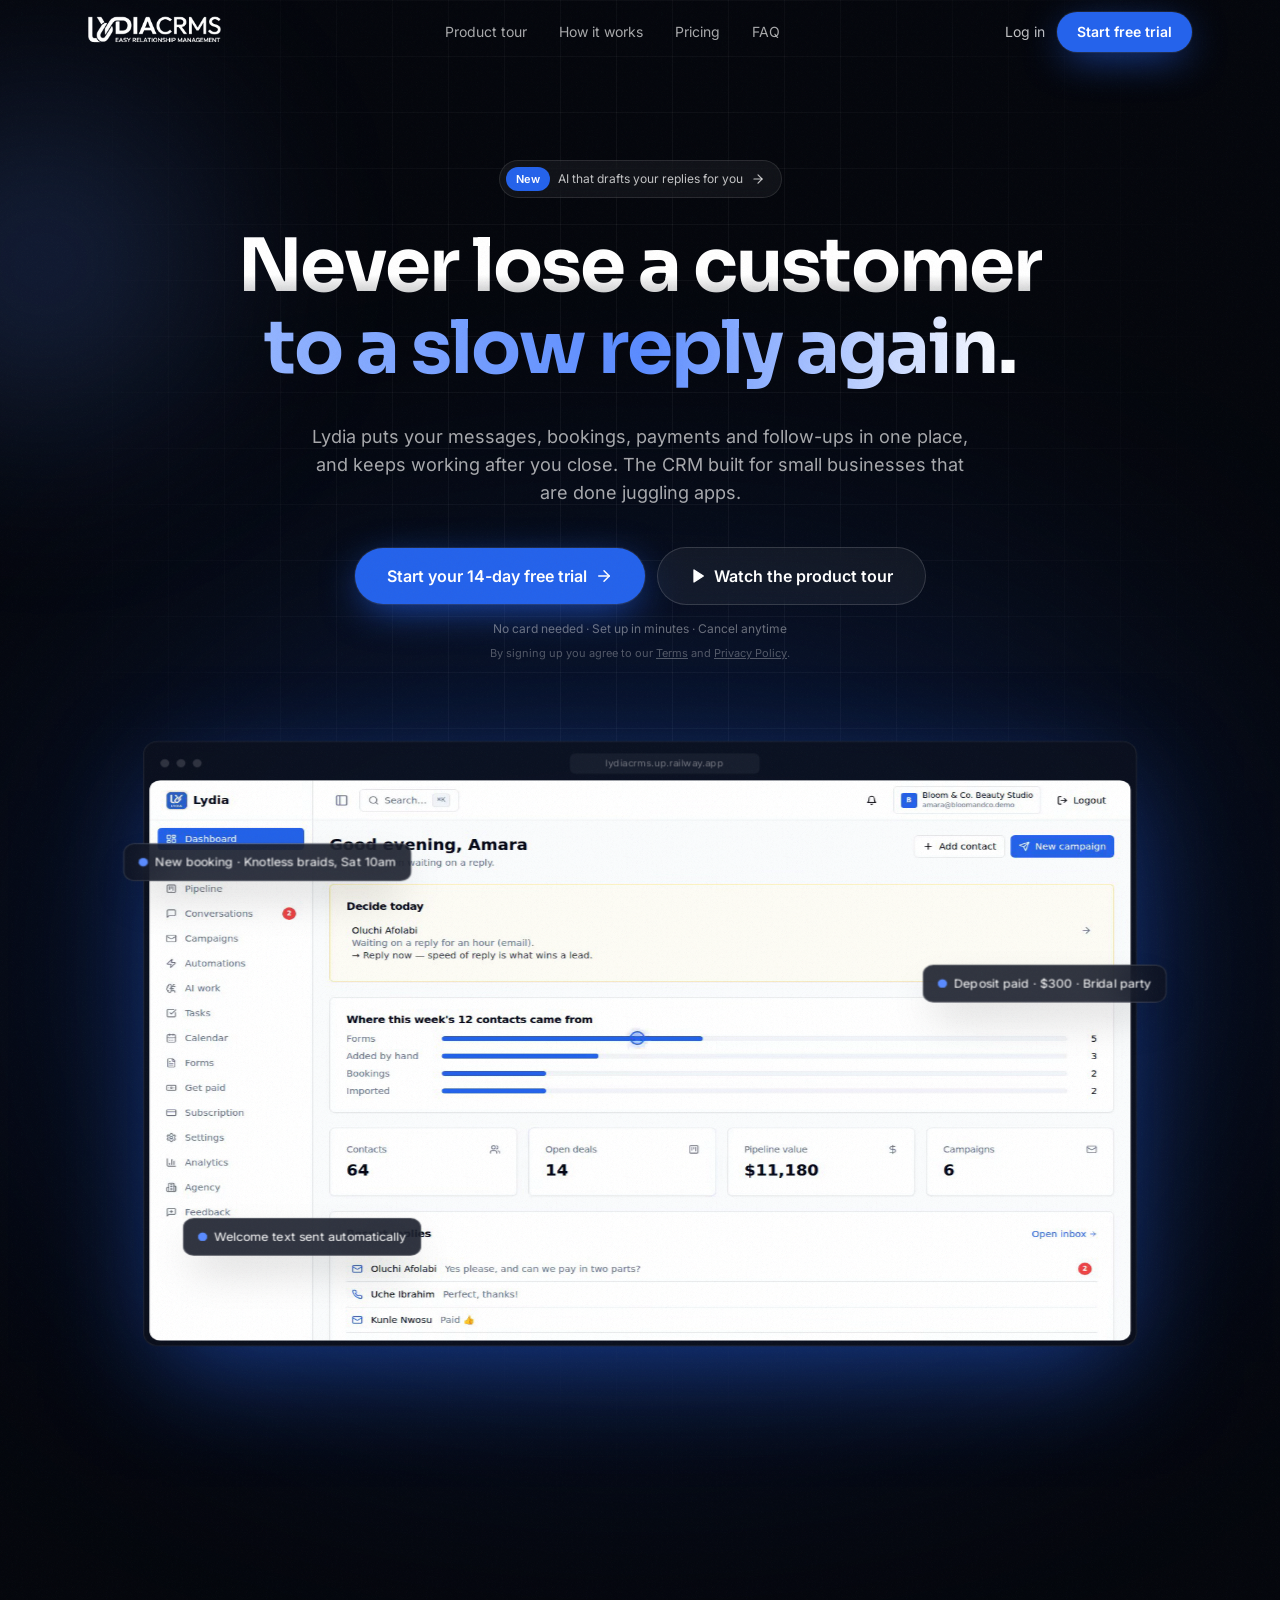
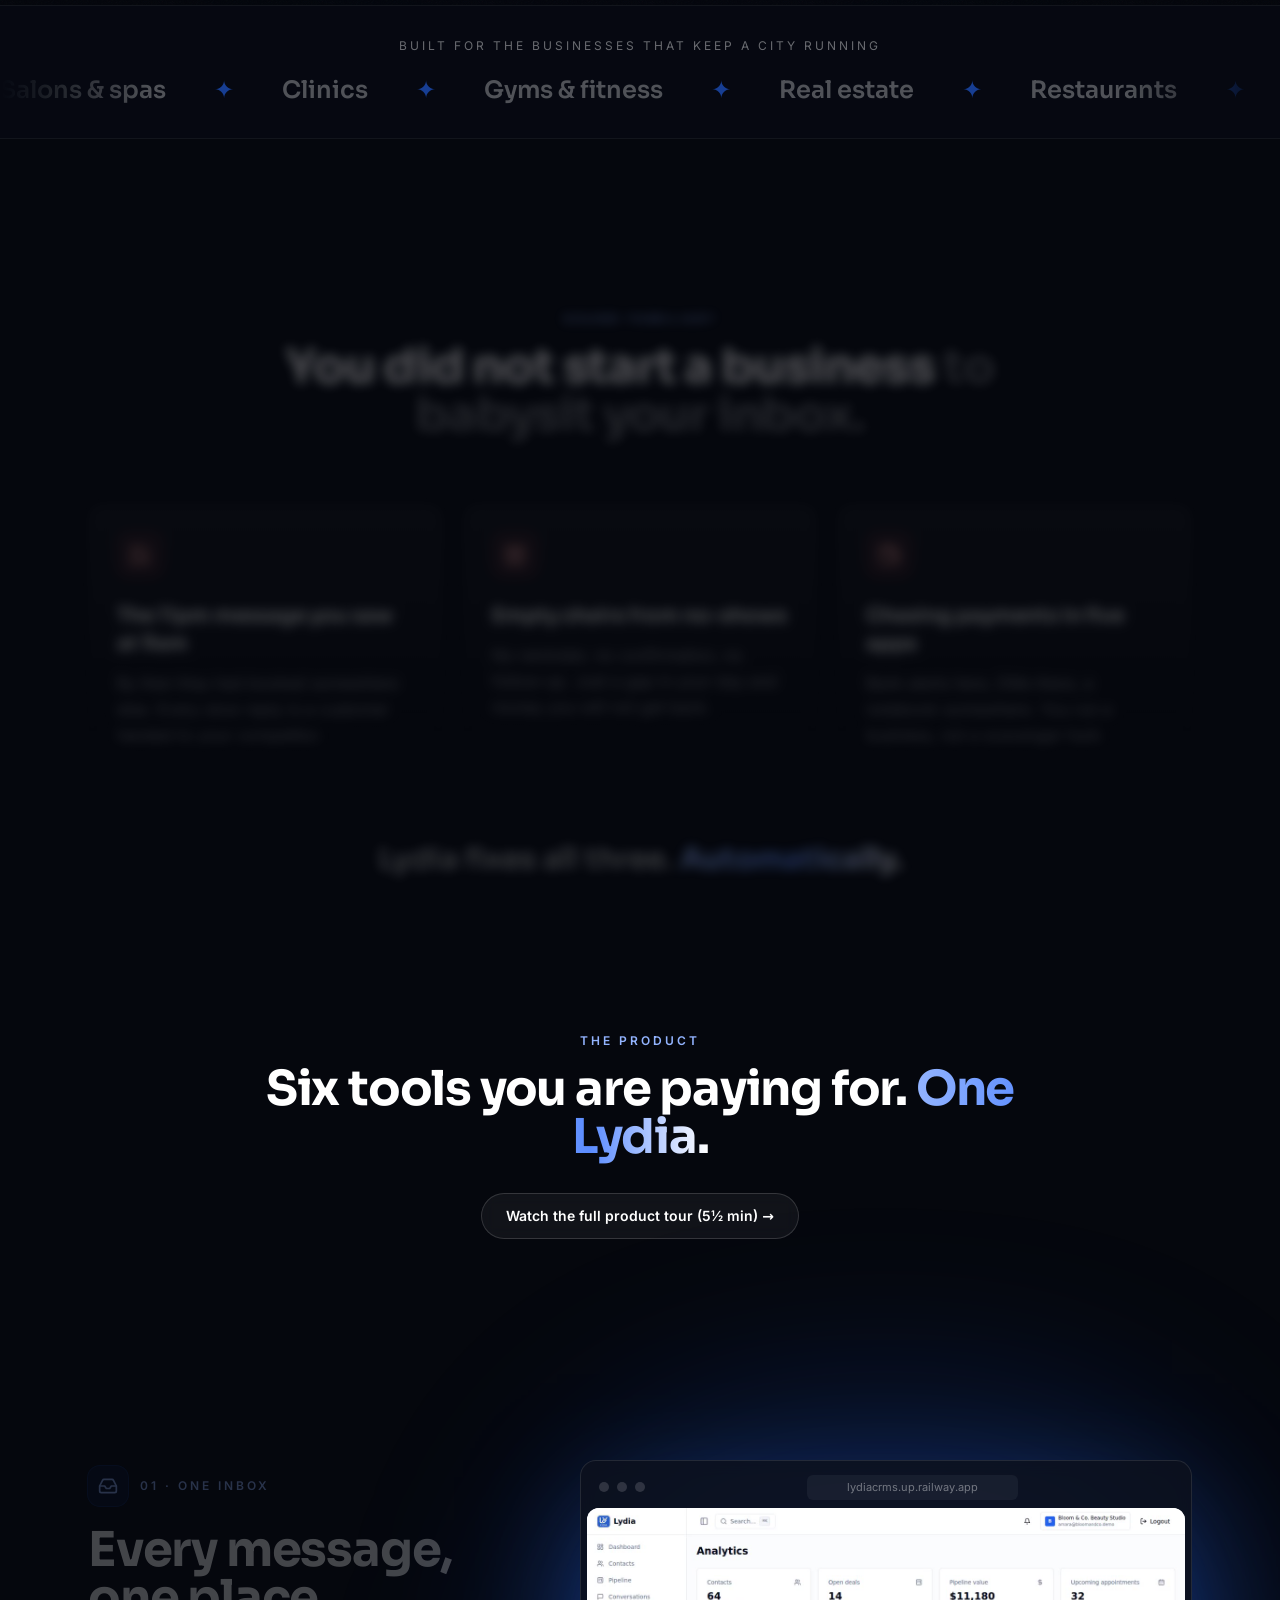
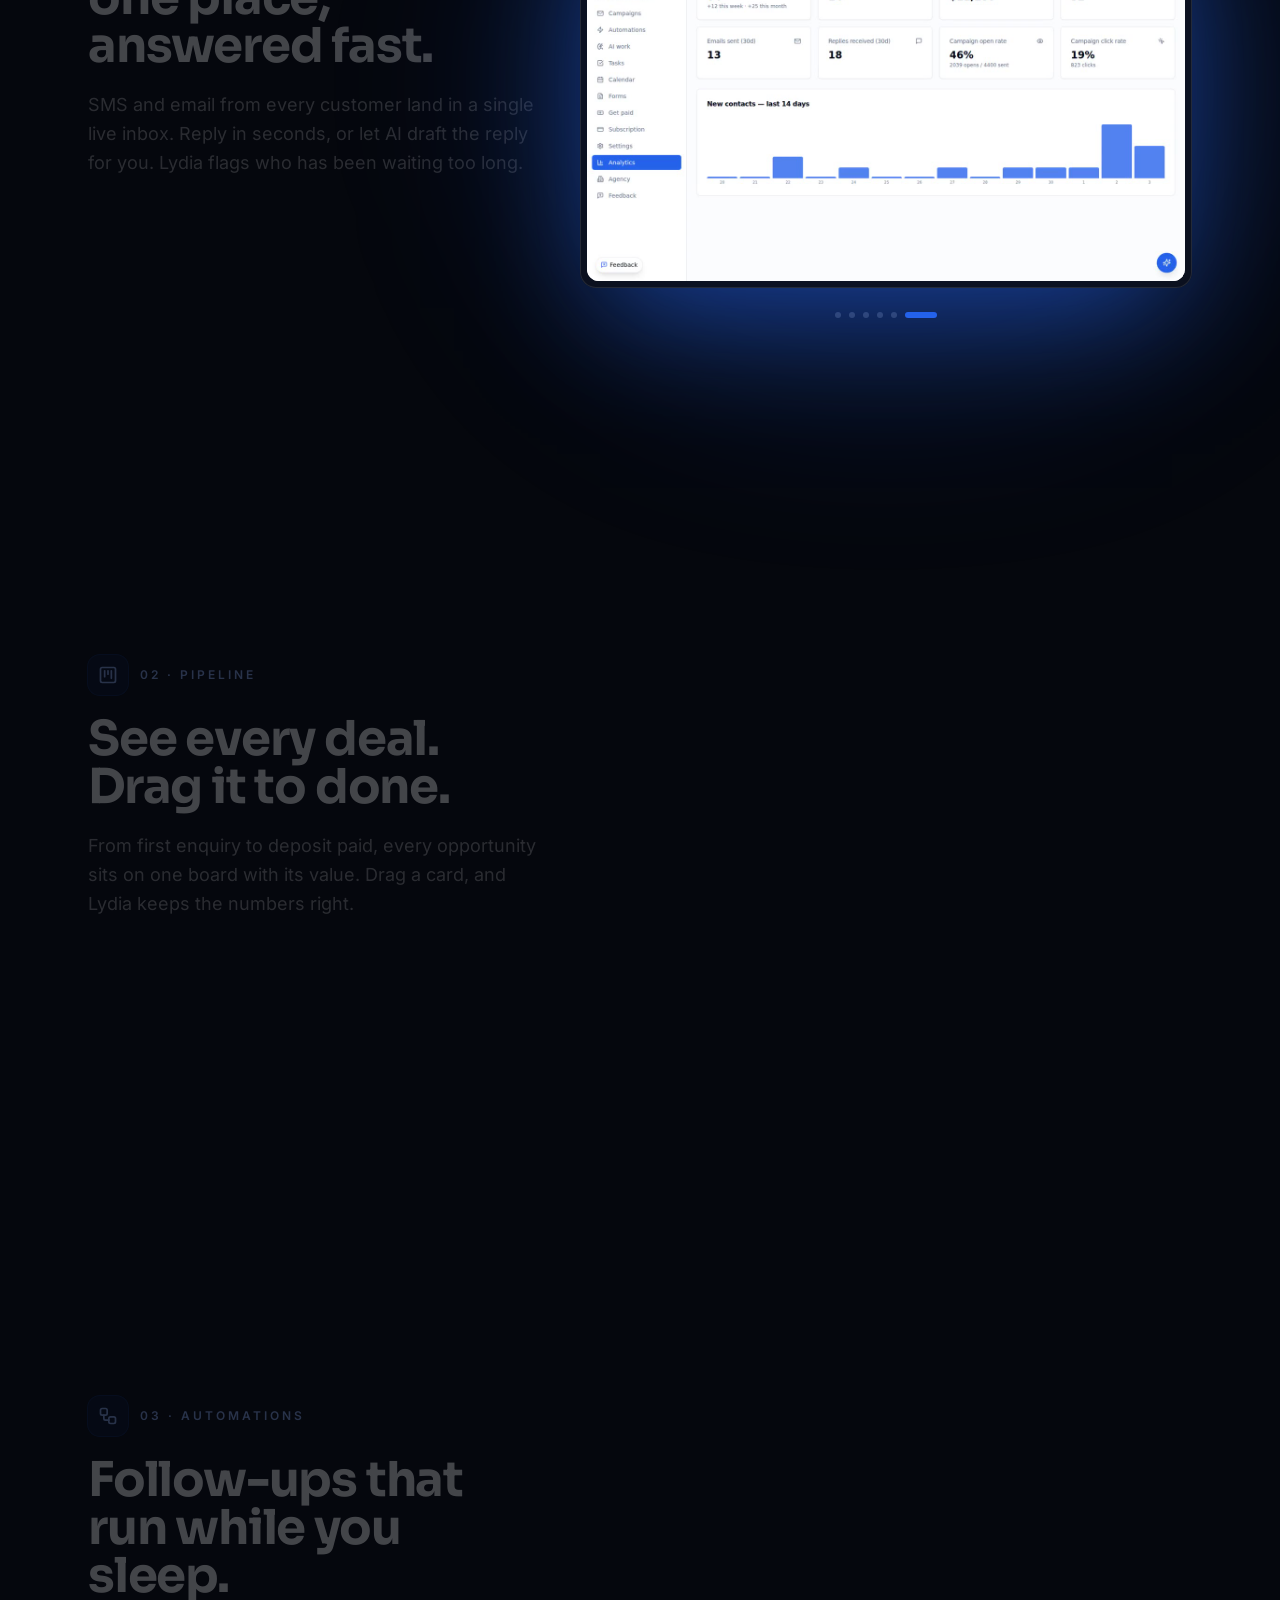
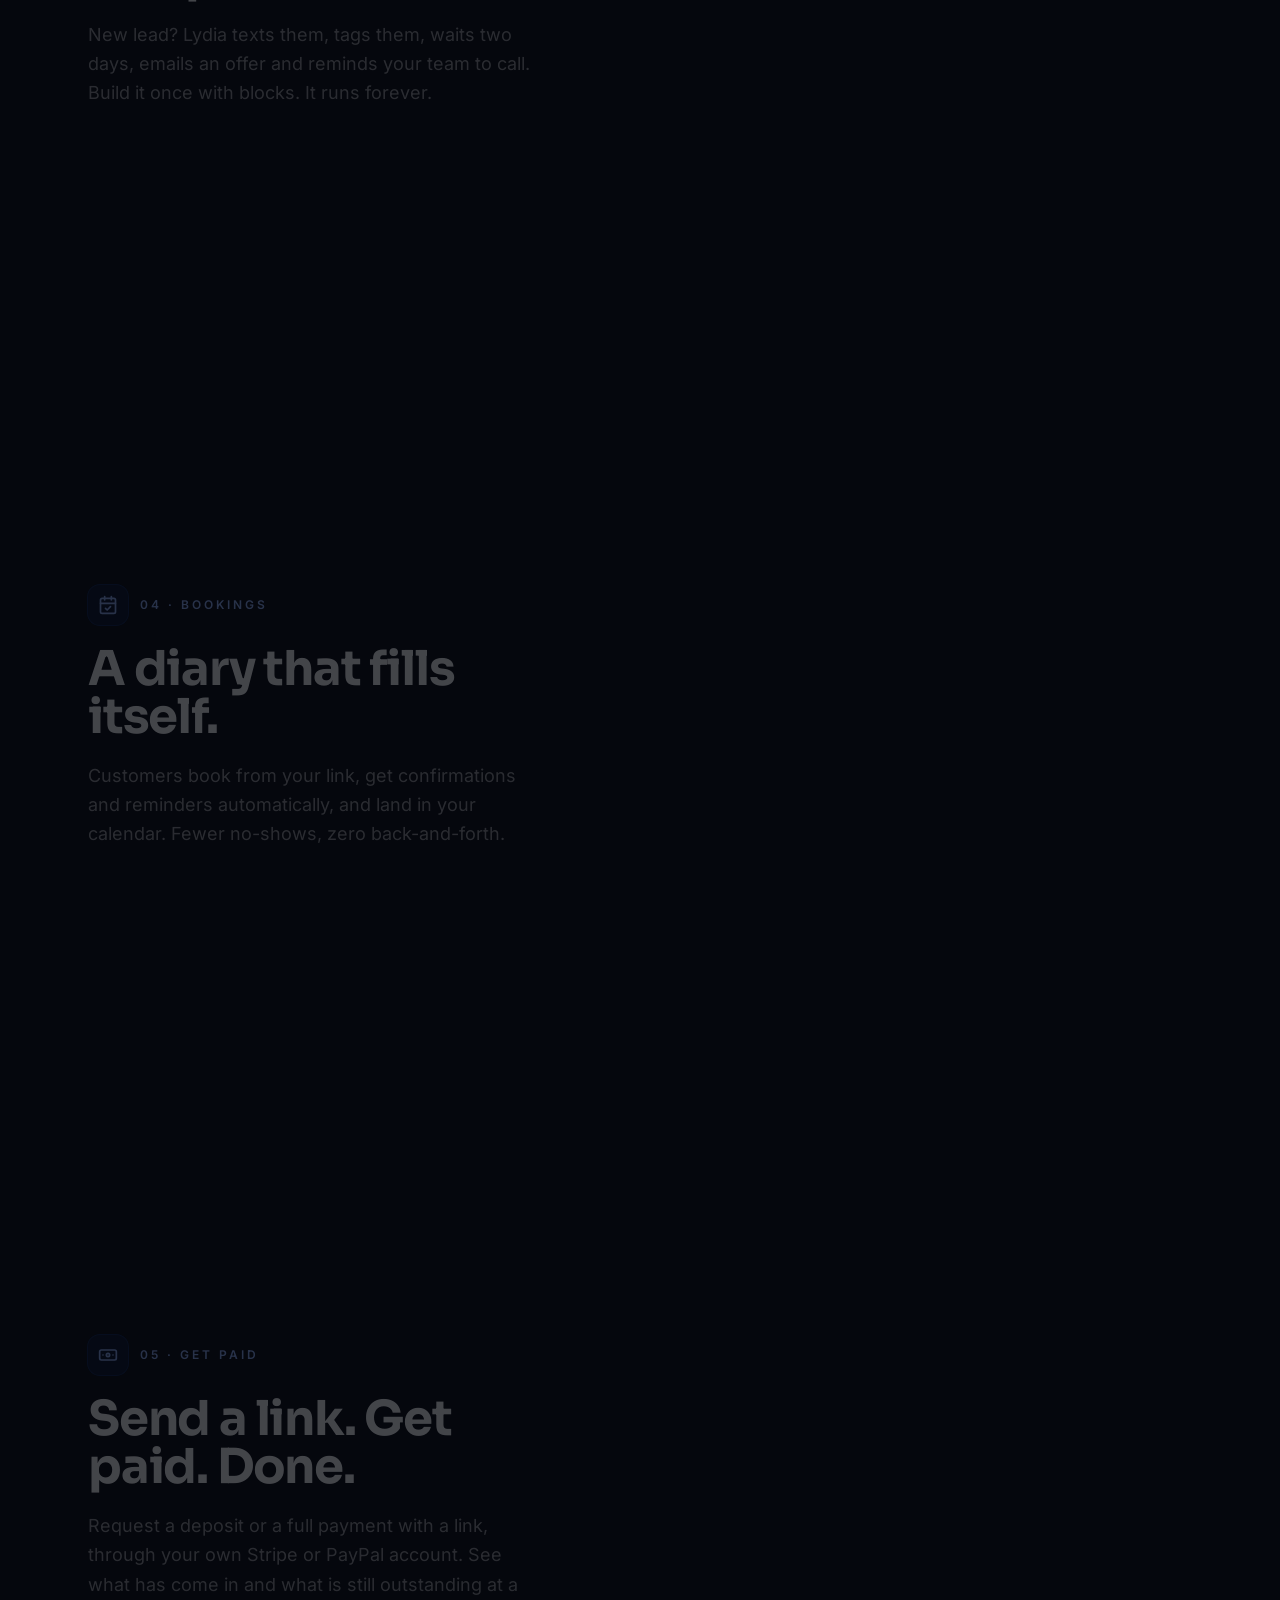
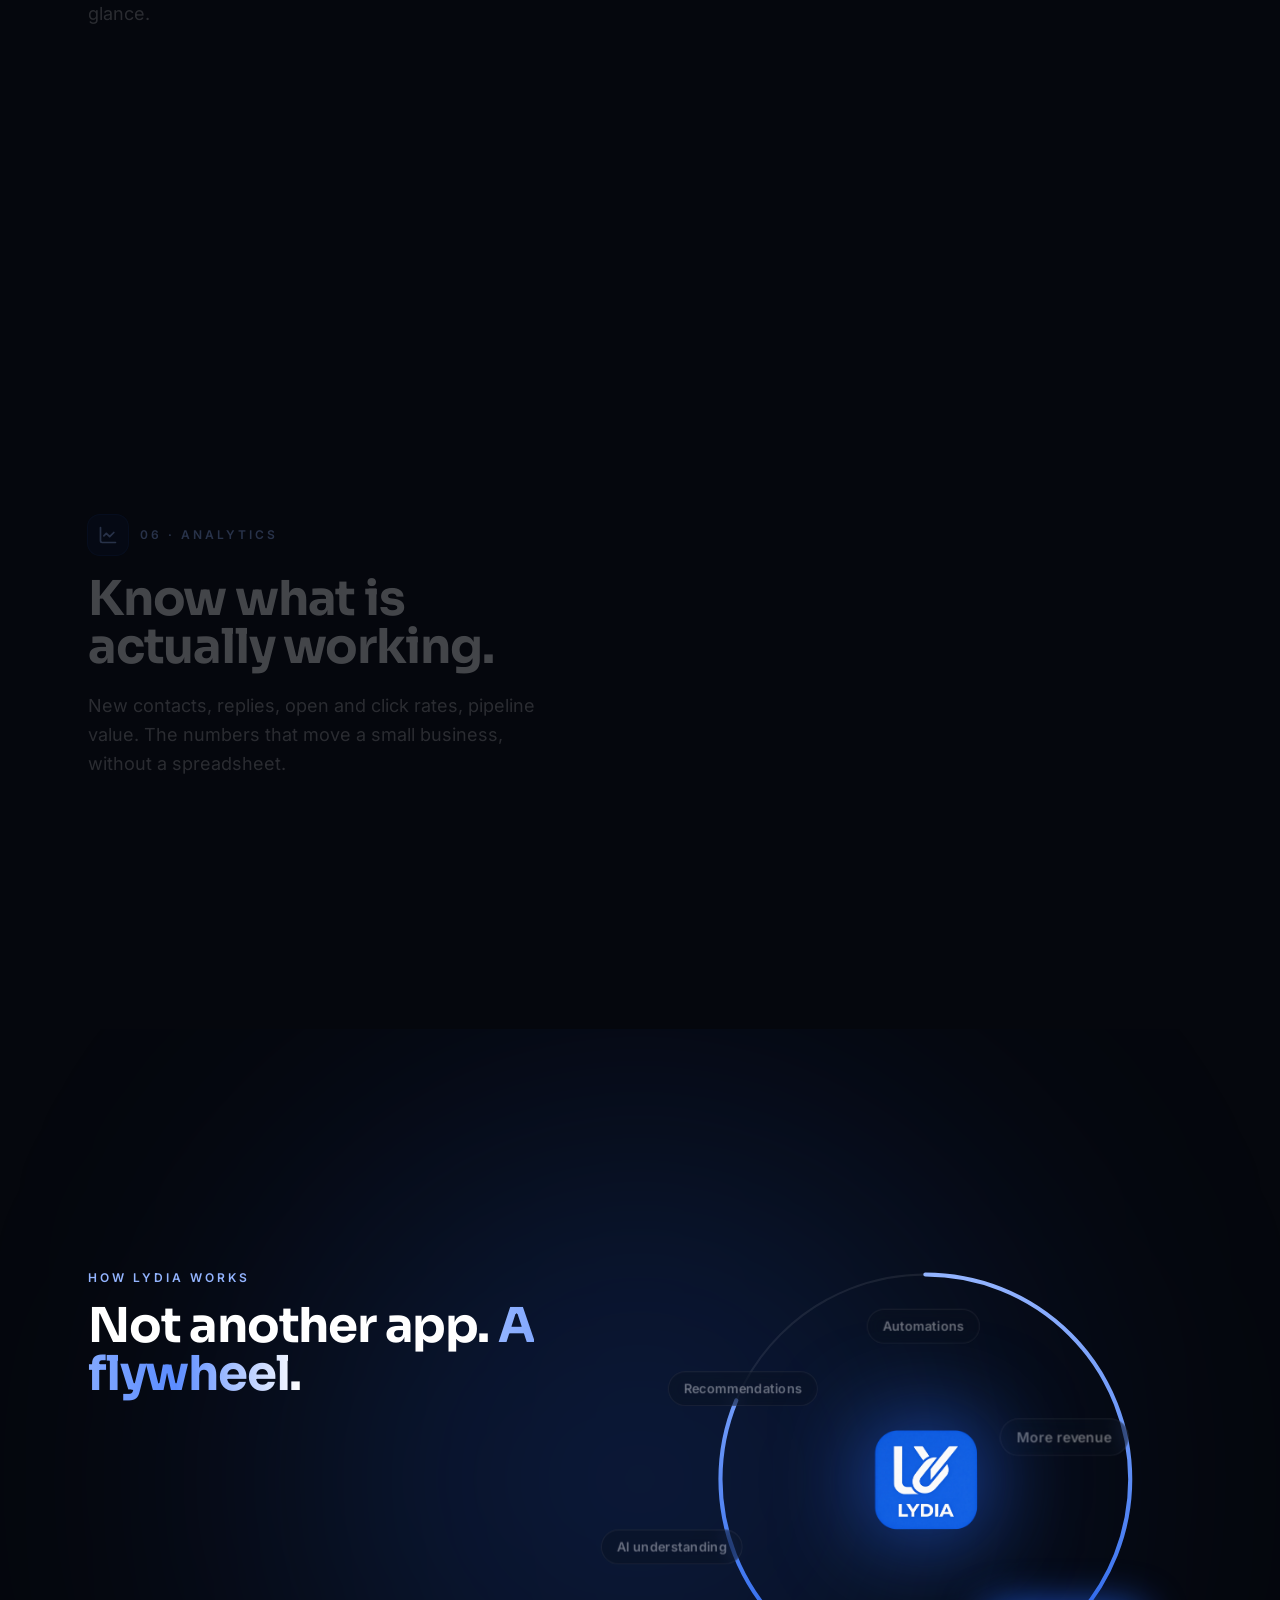
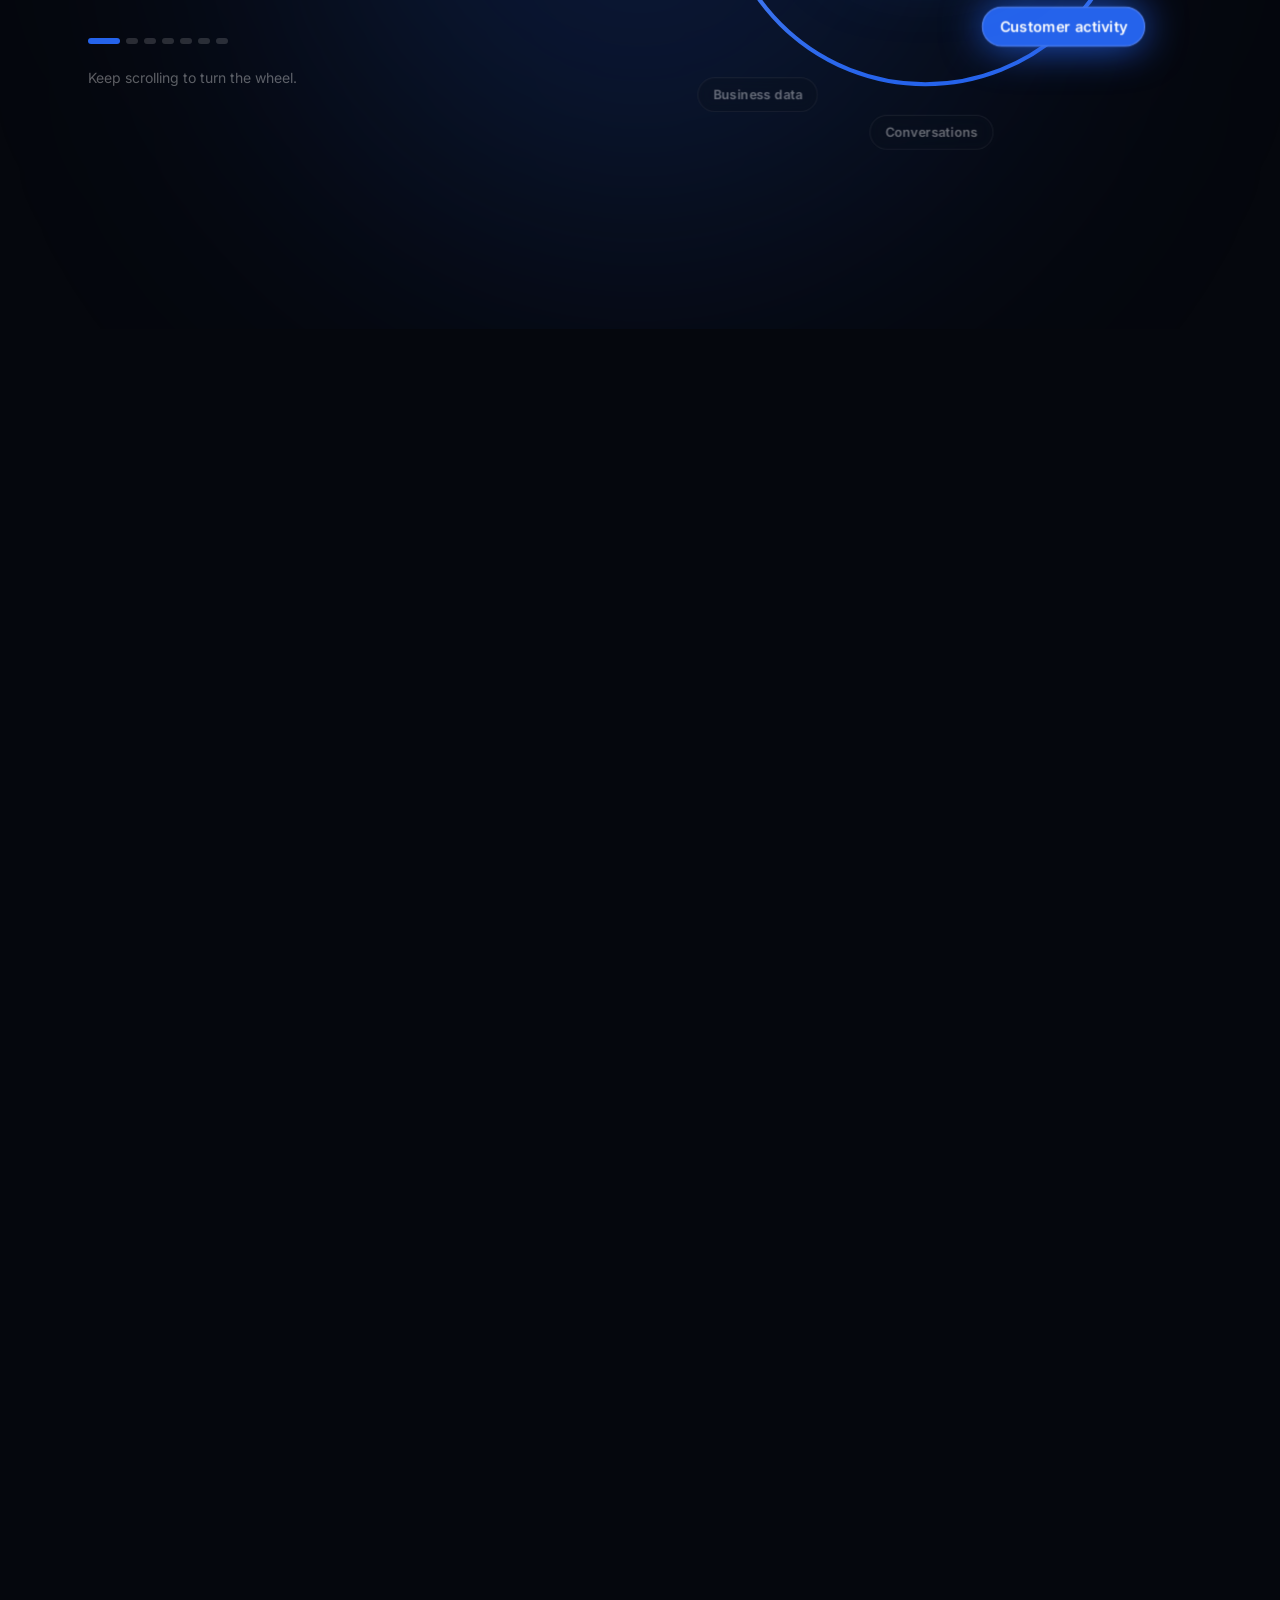
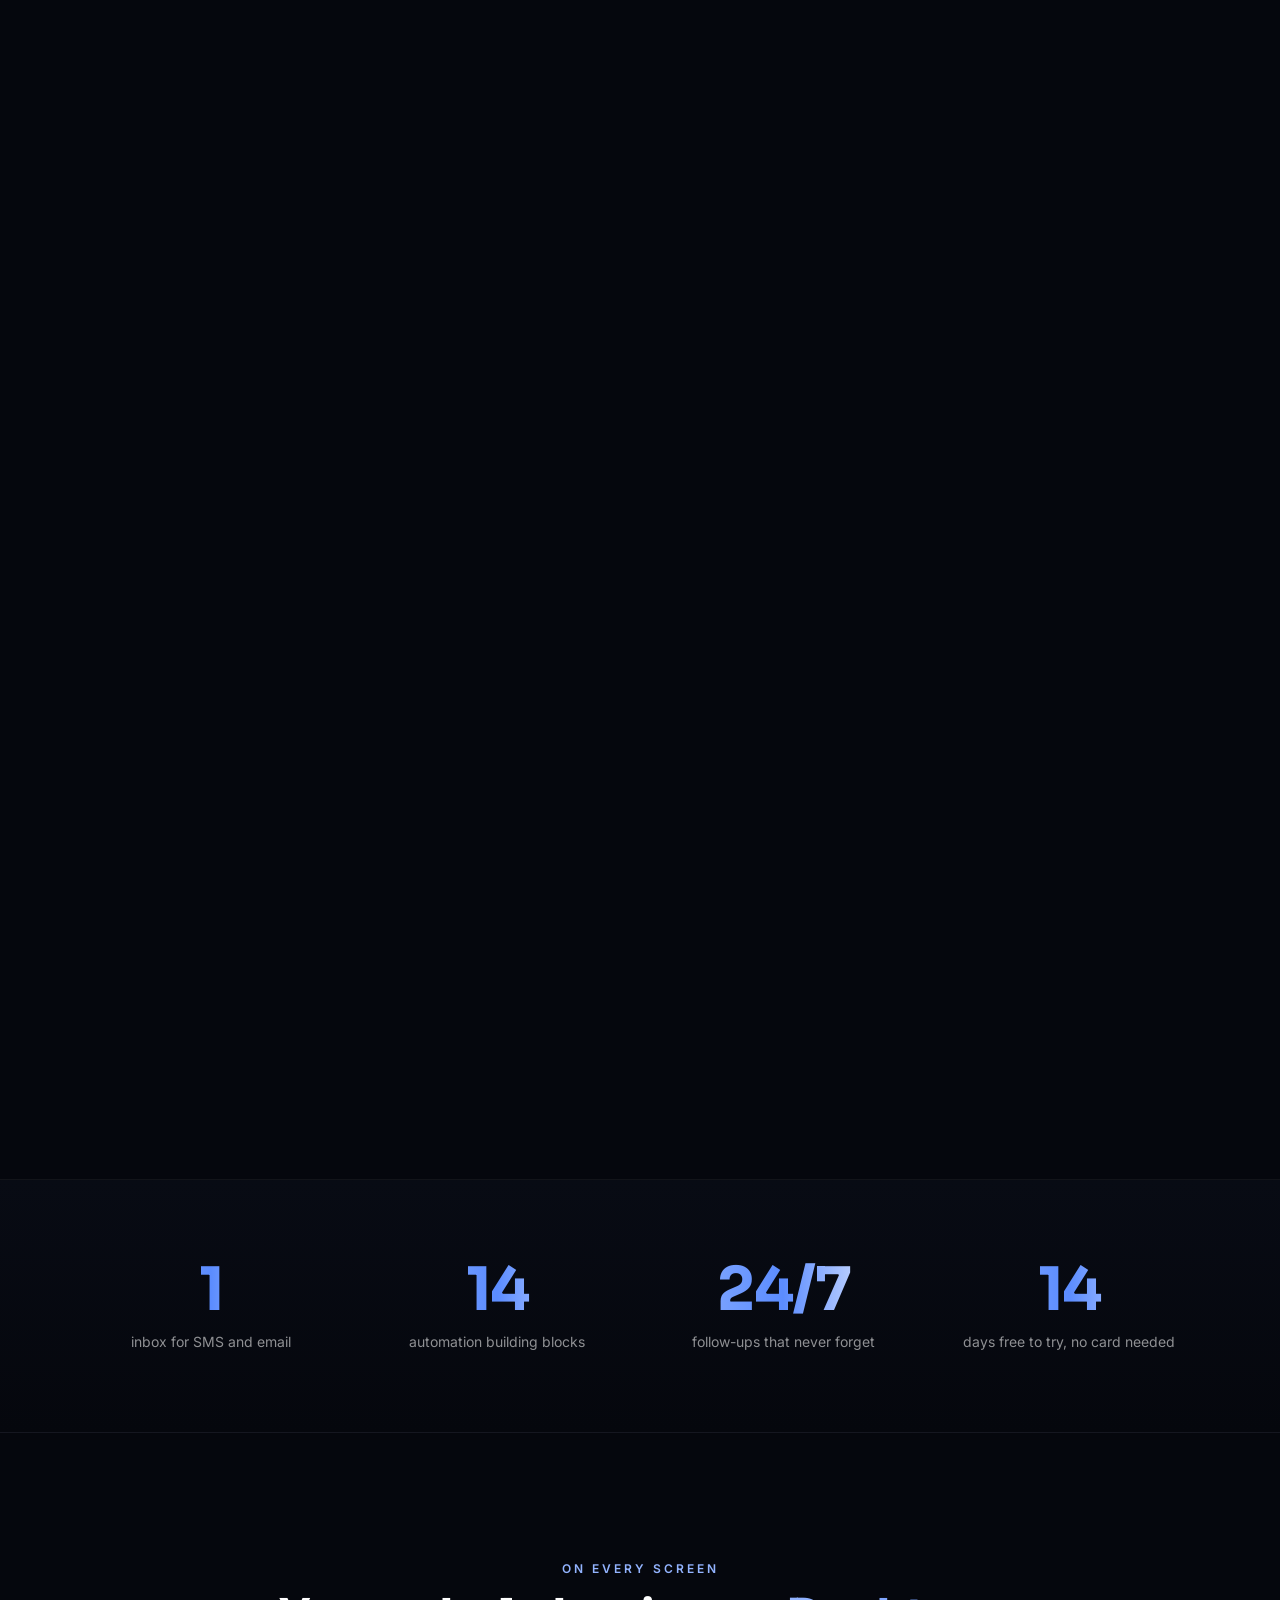
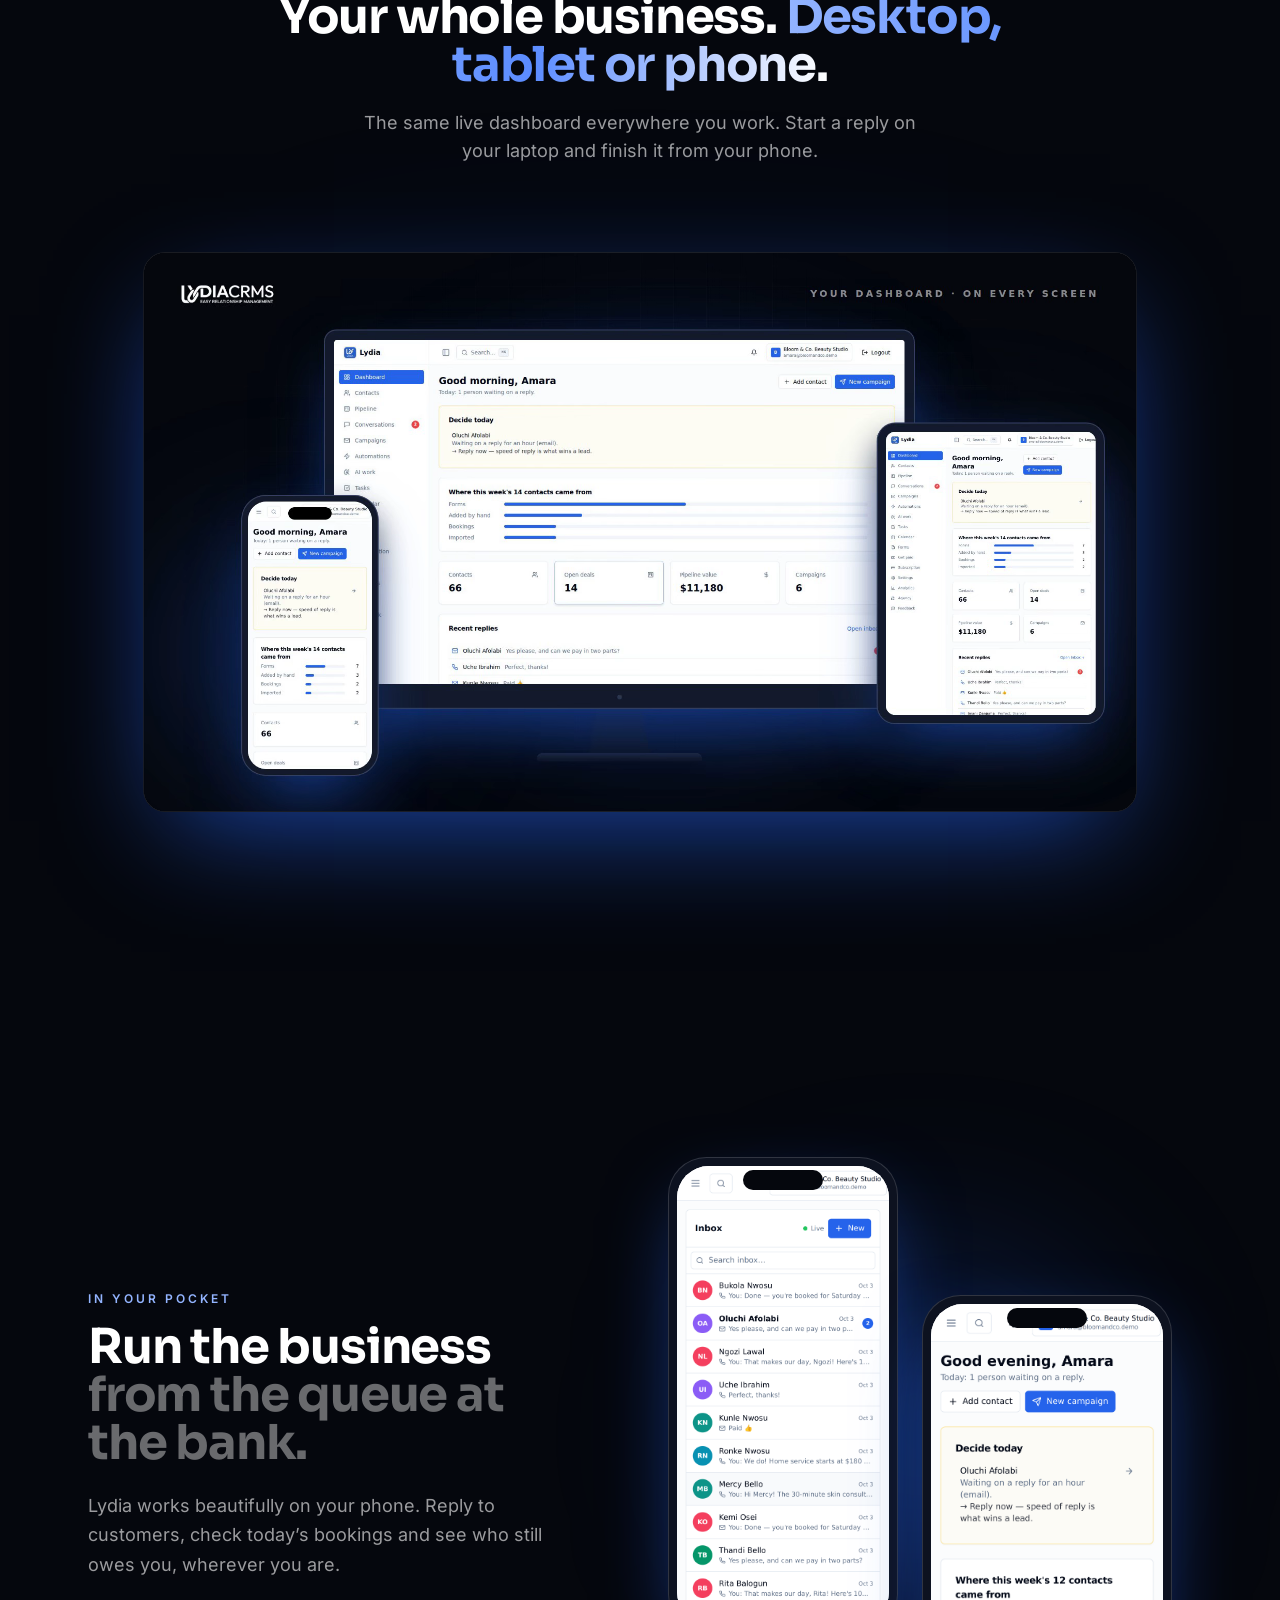
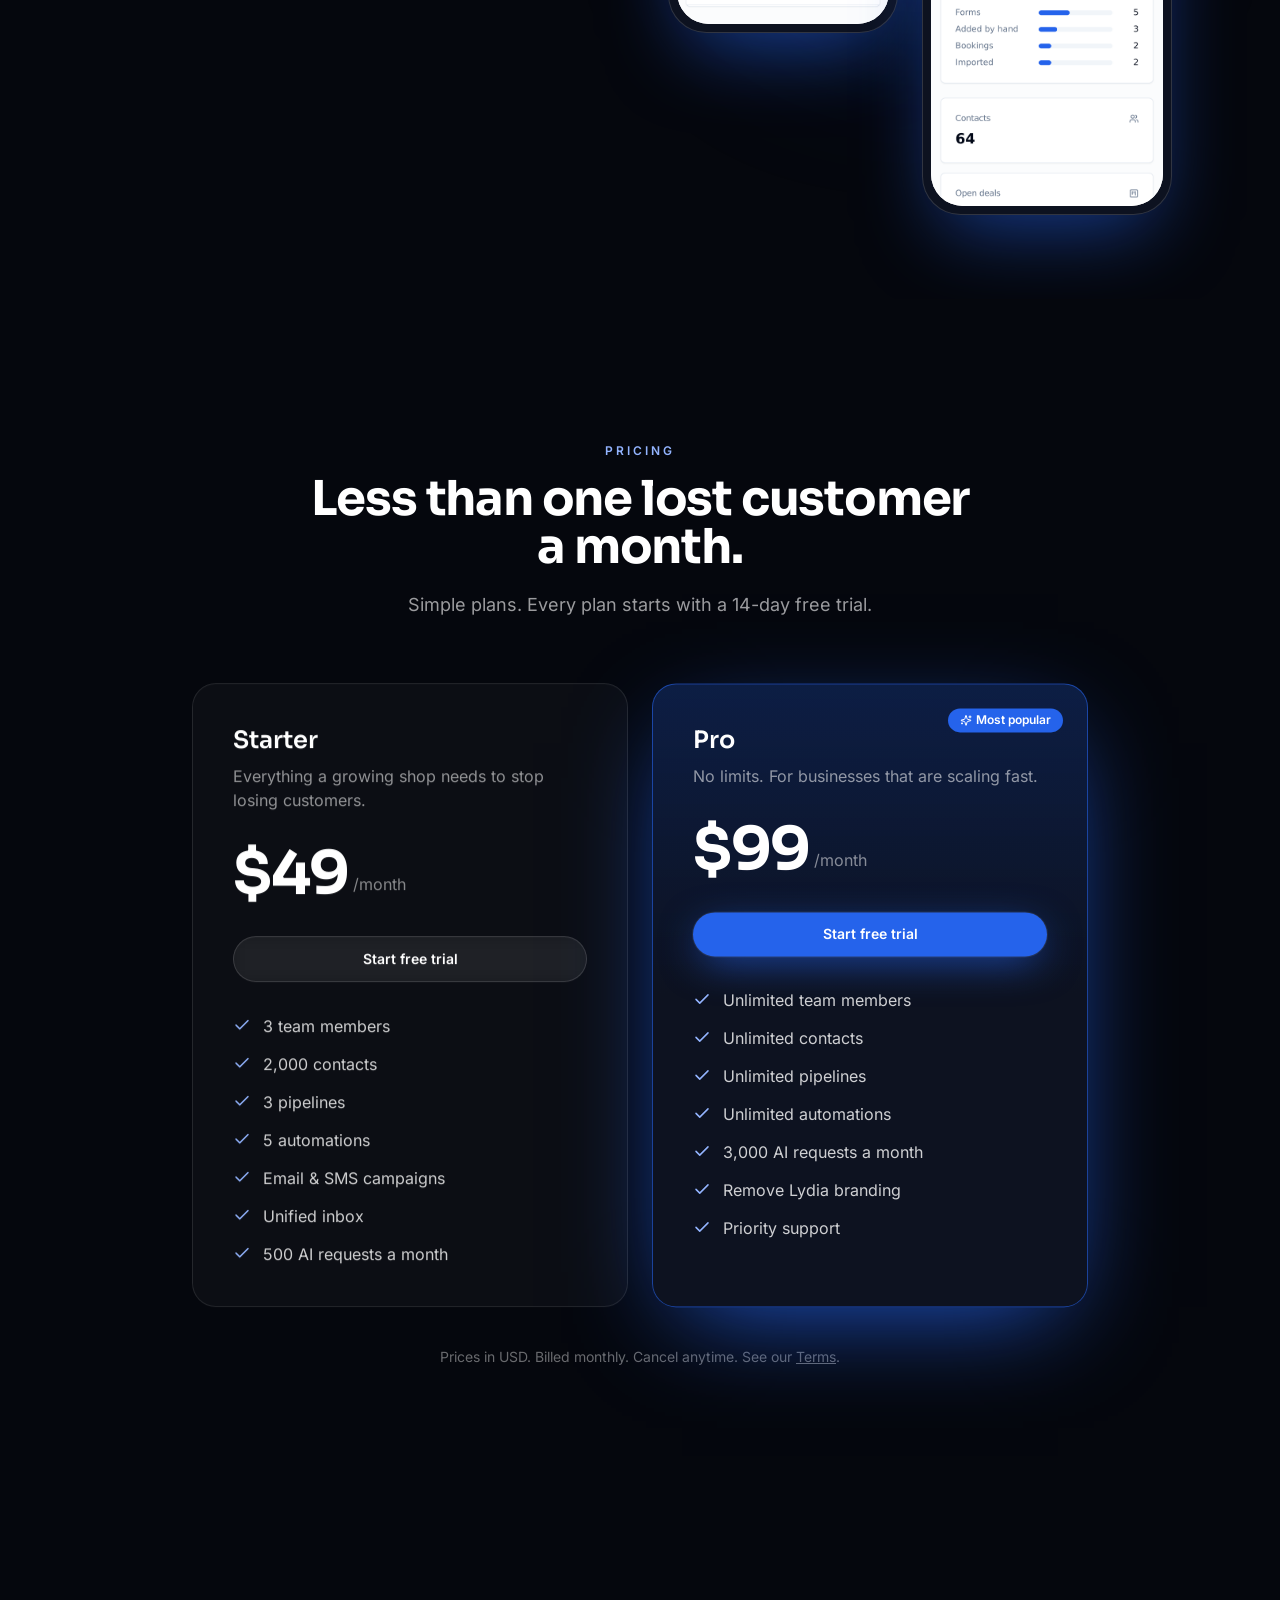
==== commit c9463511: "Wire header and mobile polish into homepage" ====
--- a/index.html
+++ b/index.html
@@ -15,6 +15,8 @@
     <link rel="modulepreload" crossorigin href="./assets/index-DDCMtr4b.js">
     <link rel="modulepreload" crossorigin href="./assets/FinalCTA-DqJOfHYI.js">
     <link rel="stylesheet" crossorigin href="./assets/index-C4OSYHHc.css">
+    <link rel="stylesheet" href="./assets/site-polish.css">
+    <script defer src="./assets/site-polish.js"></script>
   </head>
   <body>
     <div id="root"></div>
--- a/assets/site-polish.css
+++ b/assets/site-polish.css
@@ -0,0 +1 @@
+html,body,#root{width:100%;overflow-x:clip}html{scroll-behavior:smooth}header.site-header-enhanced{transition:transform .38s cubic-bezier(.16,1,.3,1),top .38s cubic-bezier(.16,1,.3,1),left .38s cubic-bezier(.16,1,.3,1),right .38s cubic-bezier(.16,1,.3,1),border-radius .38s cubic-bezier(.16,1,.3,1),background-color .3s ease,border-color .3s ease,box-shadow .3s ease;will-change:transform,top,left,right}header.site-header-enhanced nav{transition:height .35s cubic-bezier(.16,1,.3,1),padding .35s ease}header.site-header-enhanced.site-header-scrolled{top:10px;left:12px;right:12px;border:1px solid rgba(255,255,255,.1);border-radius:18px;background:rgba(5,7,13,.82)!important;box-shadow:0 18px 50px rgba(0,0,0,.28),0 0 0 1px rgba(255,255,255,.02);backdrop-filter:blur(20px) saturate(140%);-webkit-backdrop-filter:blur(20px) saturate(140%)}header.site-header-enhanced.site-header-scrolled nav{height:58px}header.site-header-enhanced.site-header-hidden{transform:translateY(calc(-100% - 28px))}header.site-header-enhanced.site-header-visible{transform:translateY(0)}header.site-header-enhanced a,header.site-header-enhanced button{-webkit-tap-highlight-color:transparent}header.site-header-enhanced a:focus-visible,header.site-header-enhanced button:focus-visible{outline:2px solid rgba(147,180,255,.9);outline-offset:3px}@media(max-width:767px){header.site-header-enhanced.site-header-scrolled{top:8px;left:8px;right:8px;border-radius:16px}header.site-header-enhanced.site-header-scrolled nav{height:56px;padding-left:12px;padding-right:10px}header.site-header-enhanced>div:not(.container-x){margin:6px 8px 8px;border:1px solid rgba(255,255,255,.08);border-radius:16px!important;box-shadow:0 24px 60px rgba(0,0,0,.35);overflow:hidden}header.site-header-enhanced>div:not(.container-x) .container-x{padding:10px}header.site-header-enhanced>div:not(.container-x) a{min-height:46px;display:flex;align-items:center;border-radius:12px;padding-left:14px;padding-right:14px;transition:background-color .2s ease,color .2s ease}header.site-header-enhanced>div:not(.container-x) a:hover,header.site-header-enhanced>div:not(.container-x) a:focus-visible{background:rgba(255,255,255,.06);color:#fff}header.site-header-enhanced>div:not(.container-x) .btn-primary{justify-content:center;margin-top:8px}#top{padding-top:7.25rem}#top h1{font-size:clamp(2.35rem,11vw,3rem);line-height:1.02}#top .container-x{padding-left:1.15rem;padding-right:1.15rem}#product .min-h-\[70vh\]{min-height:auto;padding-top:4.5rem;padding-bottom:4.5rem}#how{height:420vh!important}#how>.sticky{height:100svh}#how .container-x{padding-left:1.15rem;padding-right:1.15rem}.py-28{padding-top:5.5rem;padding-bottom:5.5rem}.py-36{padding-top:6rem;padding-bottom:6rem}.sm\:py-36,.sm\:py-32{scroll-margin-top:5.5rem}footer .container-x{padding-left:1.15rem;padding-right:1.15rem}}@media(max-width:390px){#top h1{font-size:2.2rem}#how{height:390vh!important}header.site-header-enhanced.site-header-scrolled{left:6px;right:6px}}@media(prefers-reduced-motion:reduce){html{scroll-behavior:auto}header.site-header-enhanced,header.site-header-enhanced nav{transition:none!important}header.site-header-enhanced.site-header-hidden{transform:none!important}}
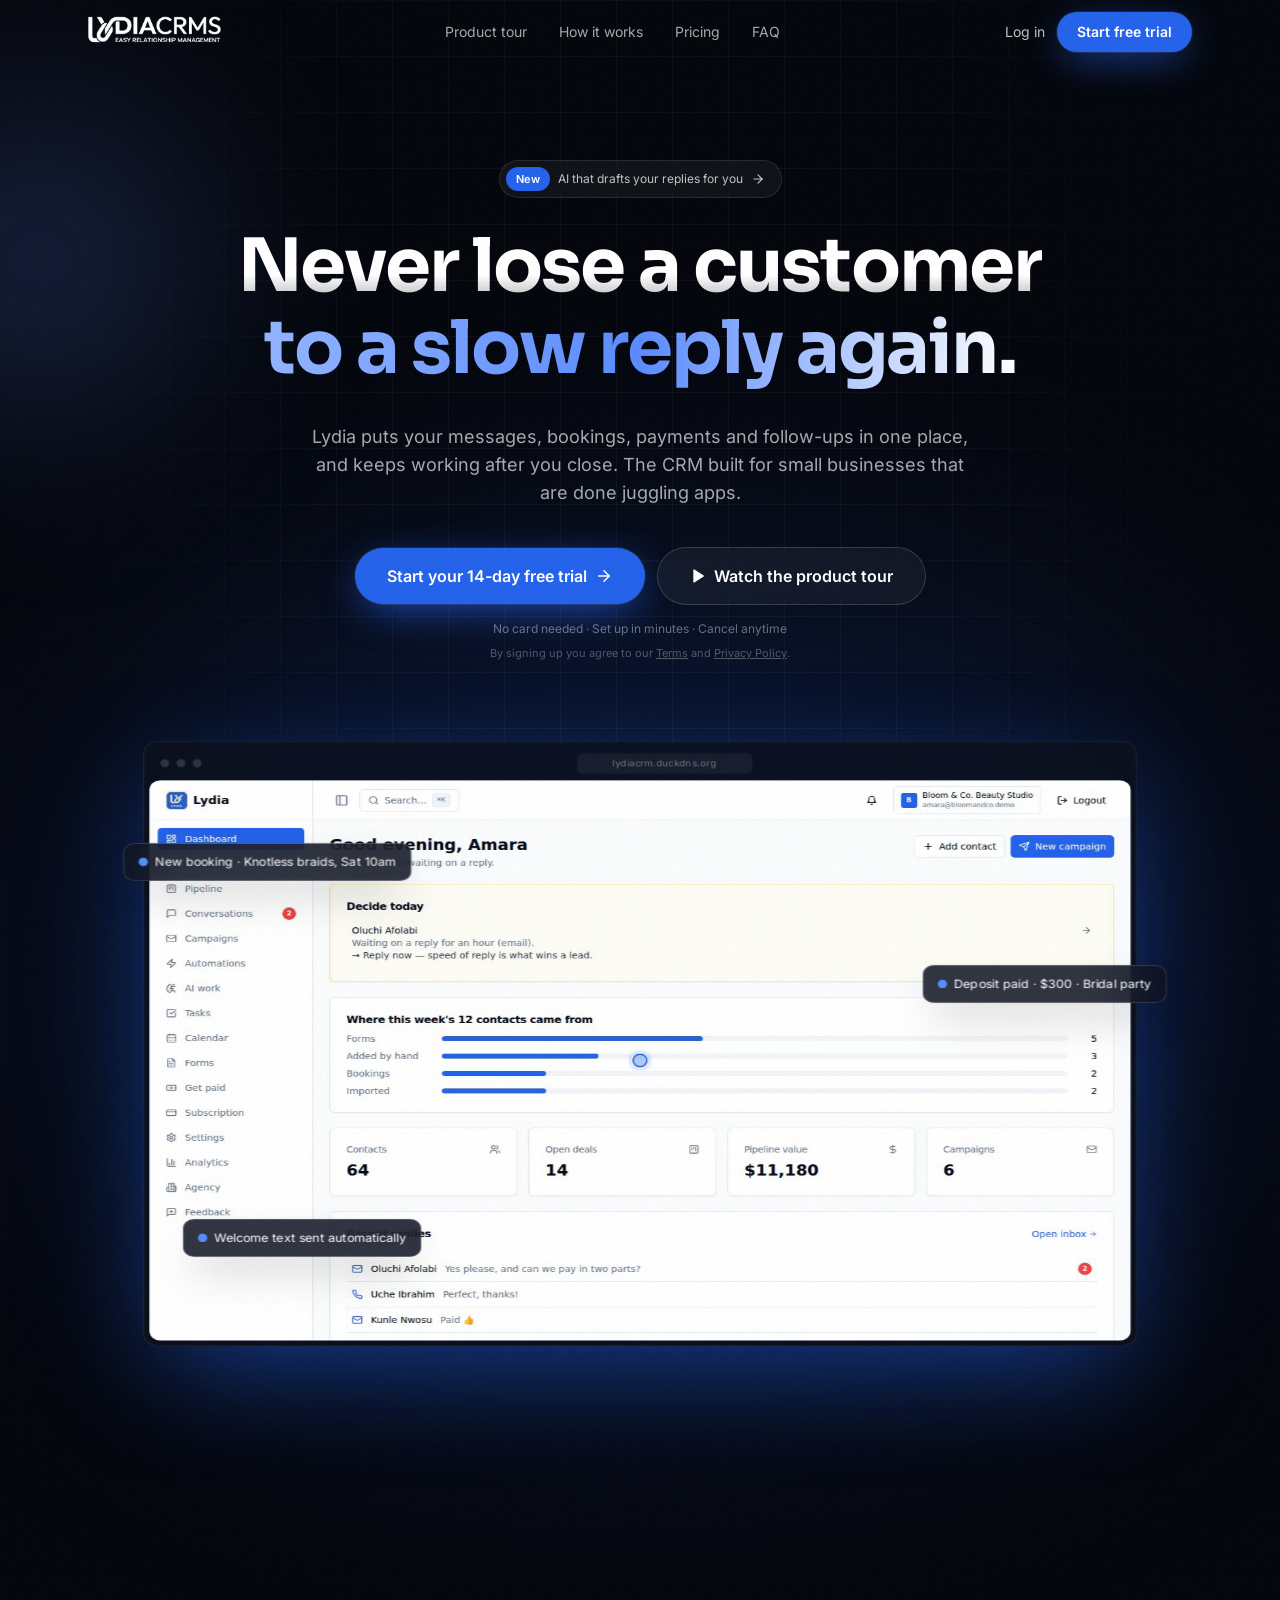
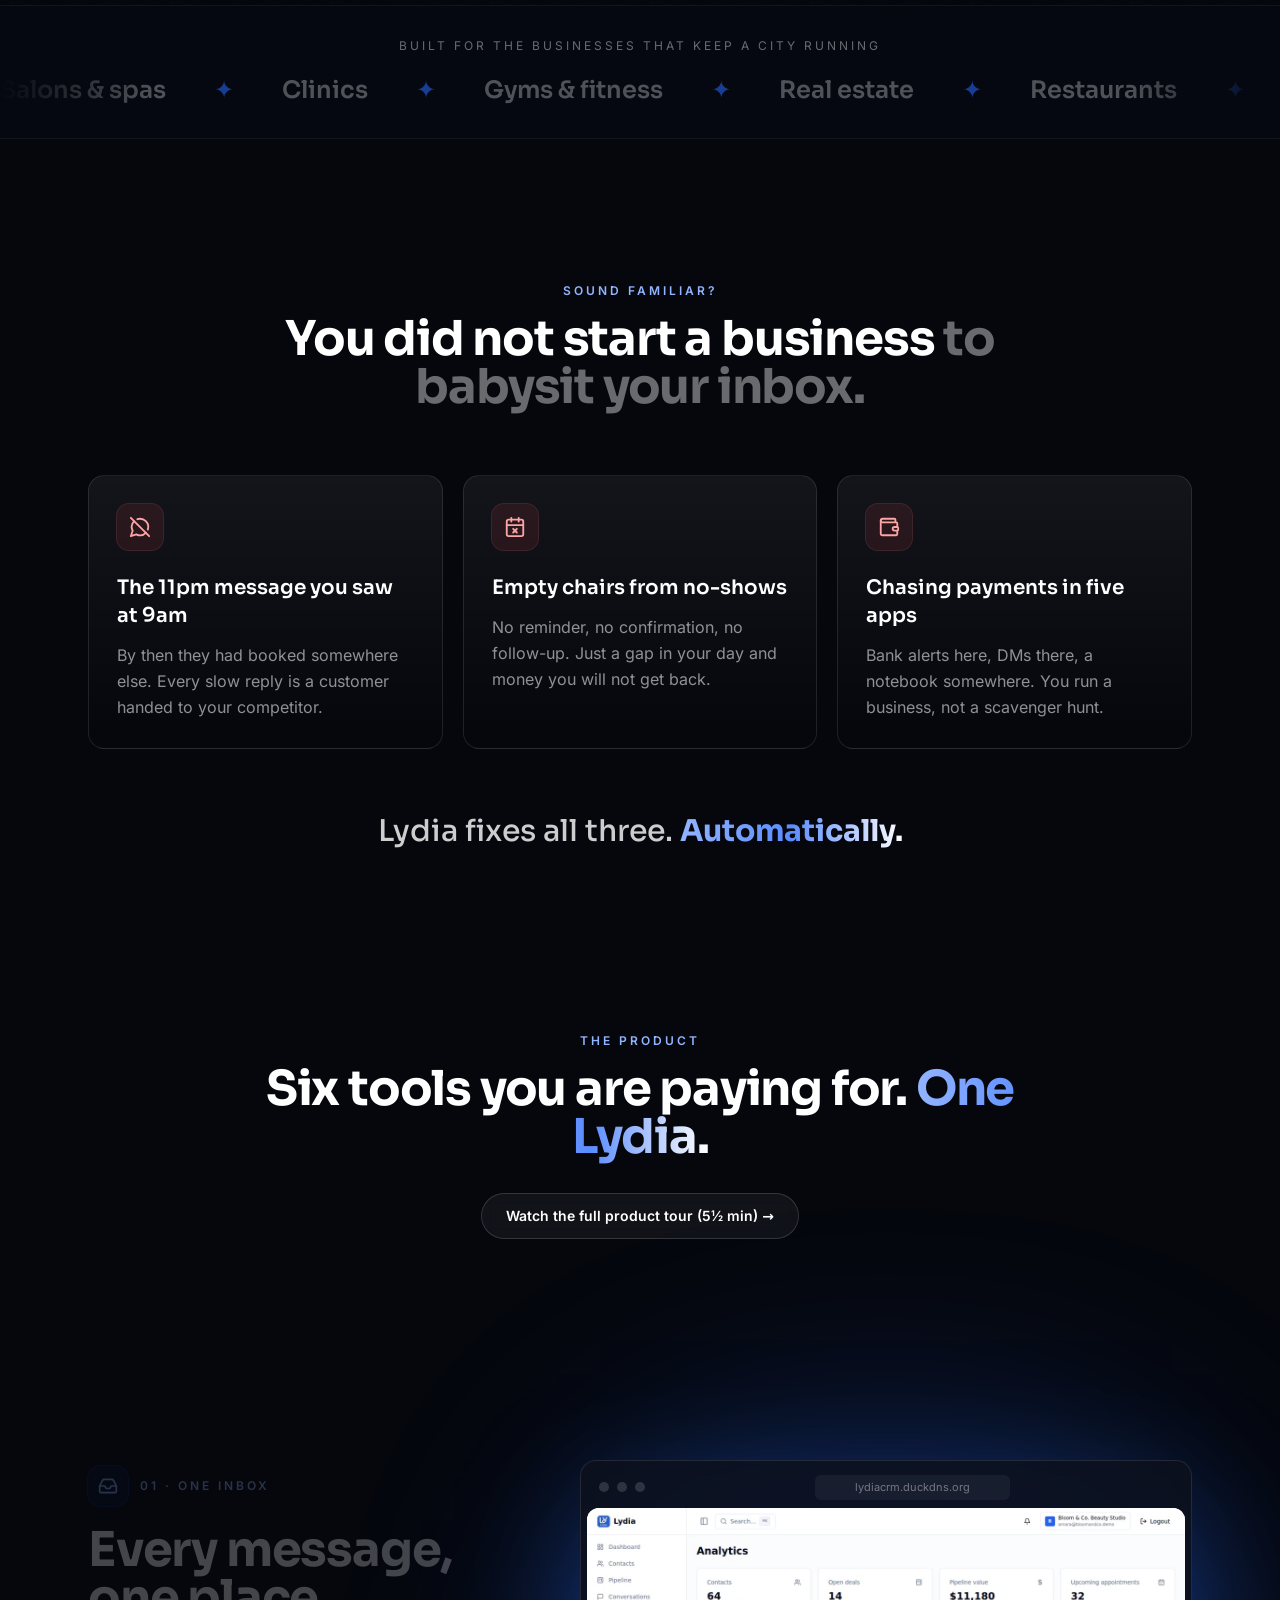
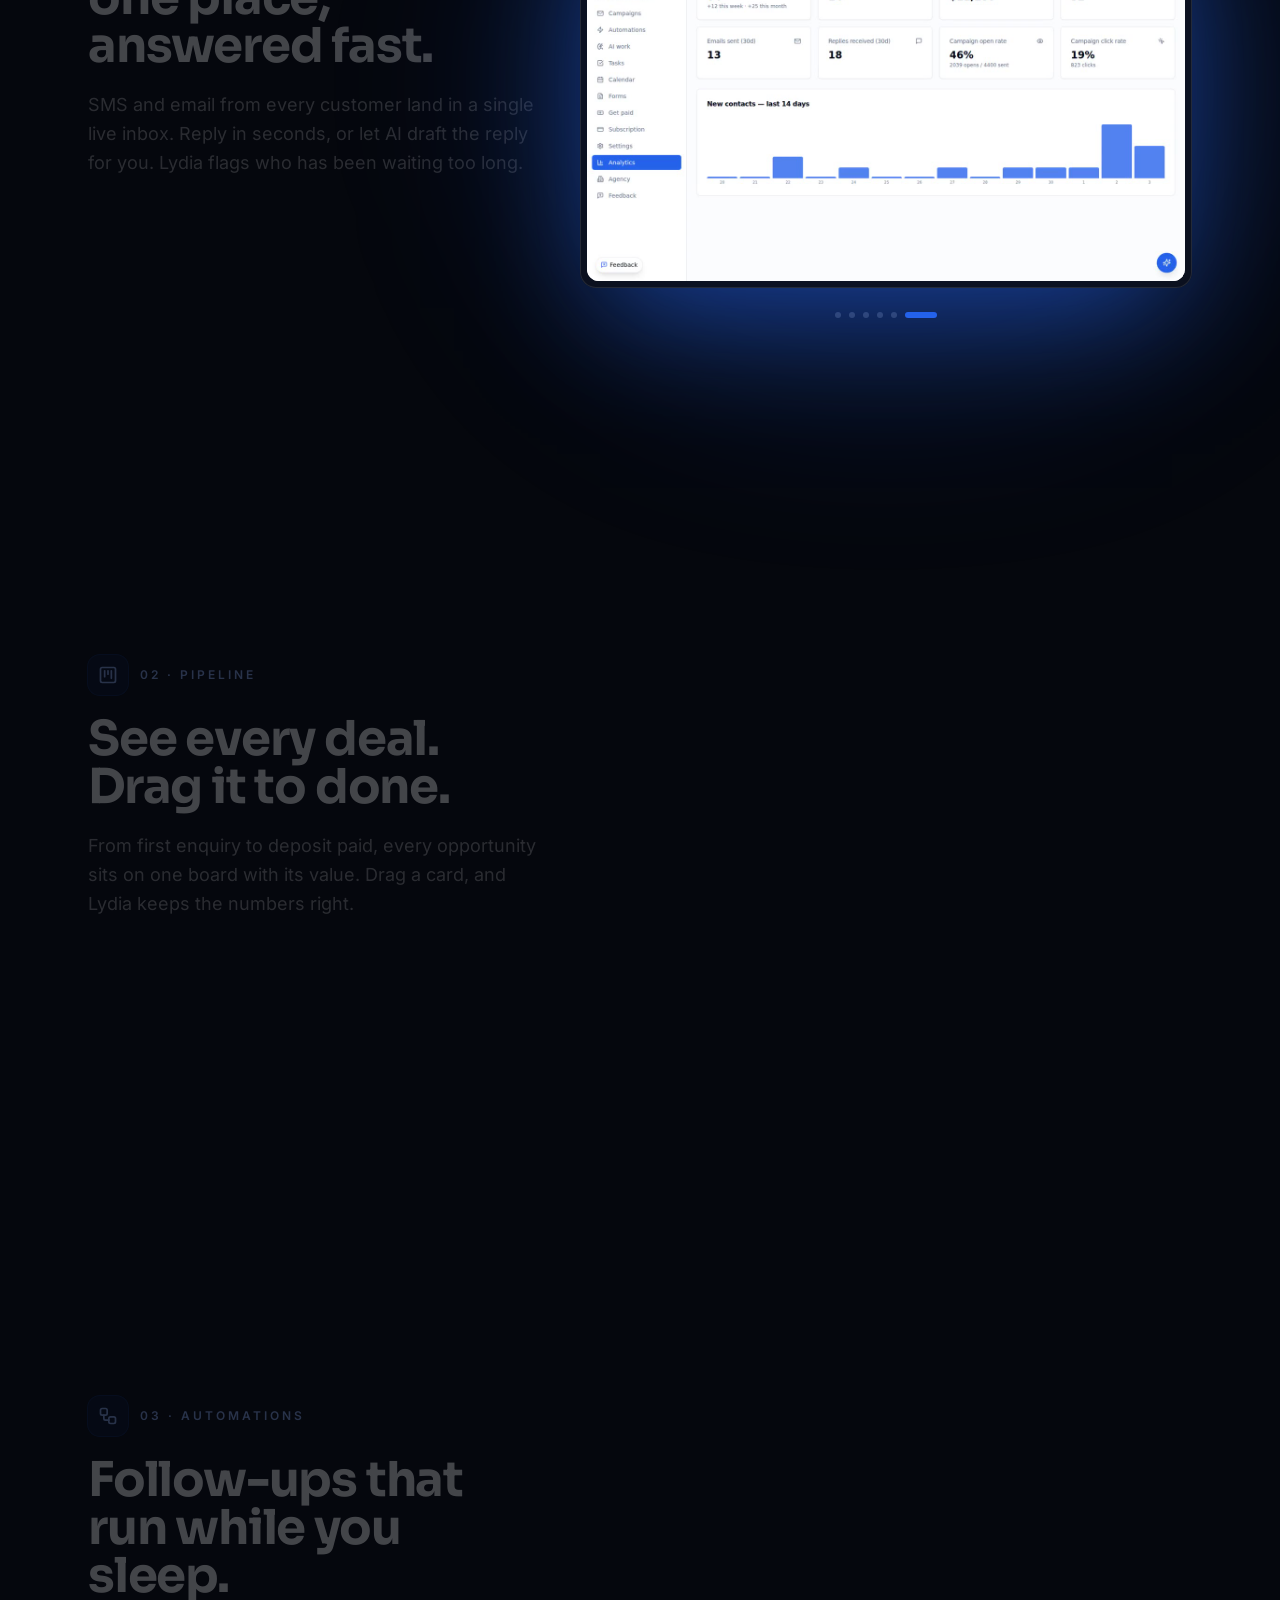
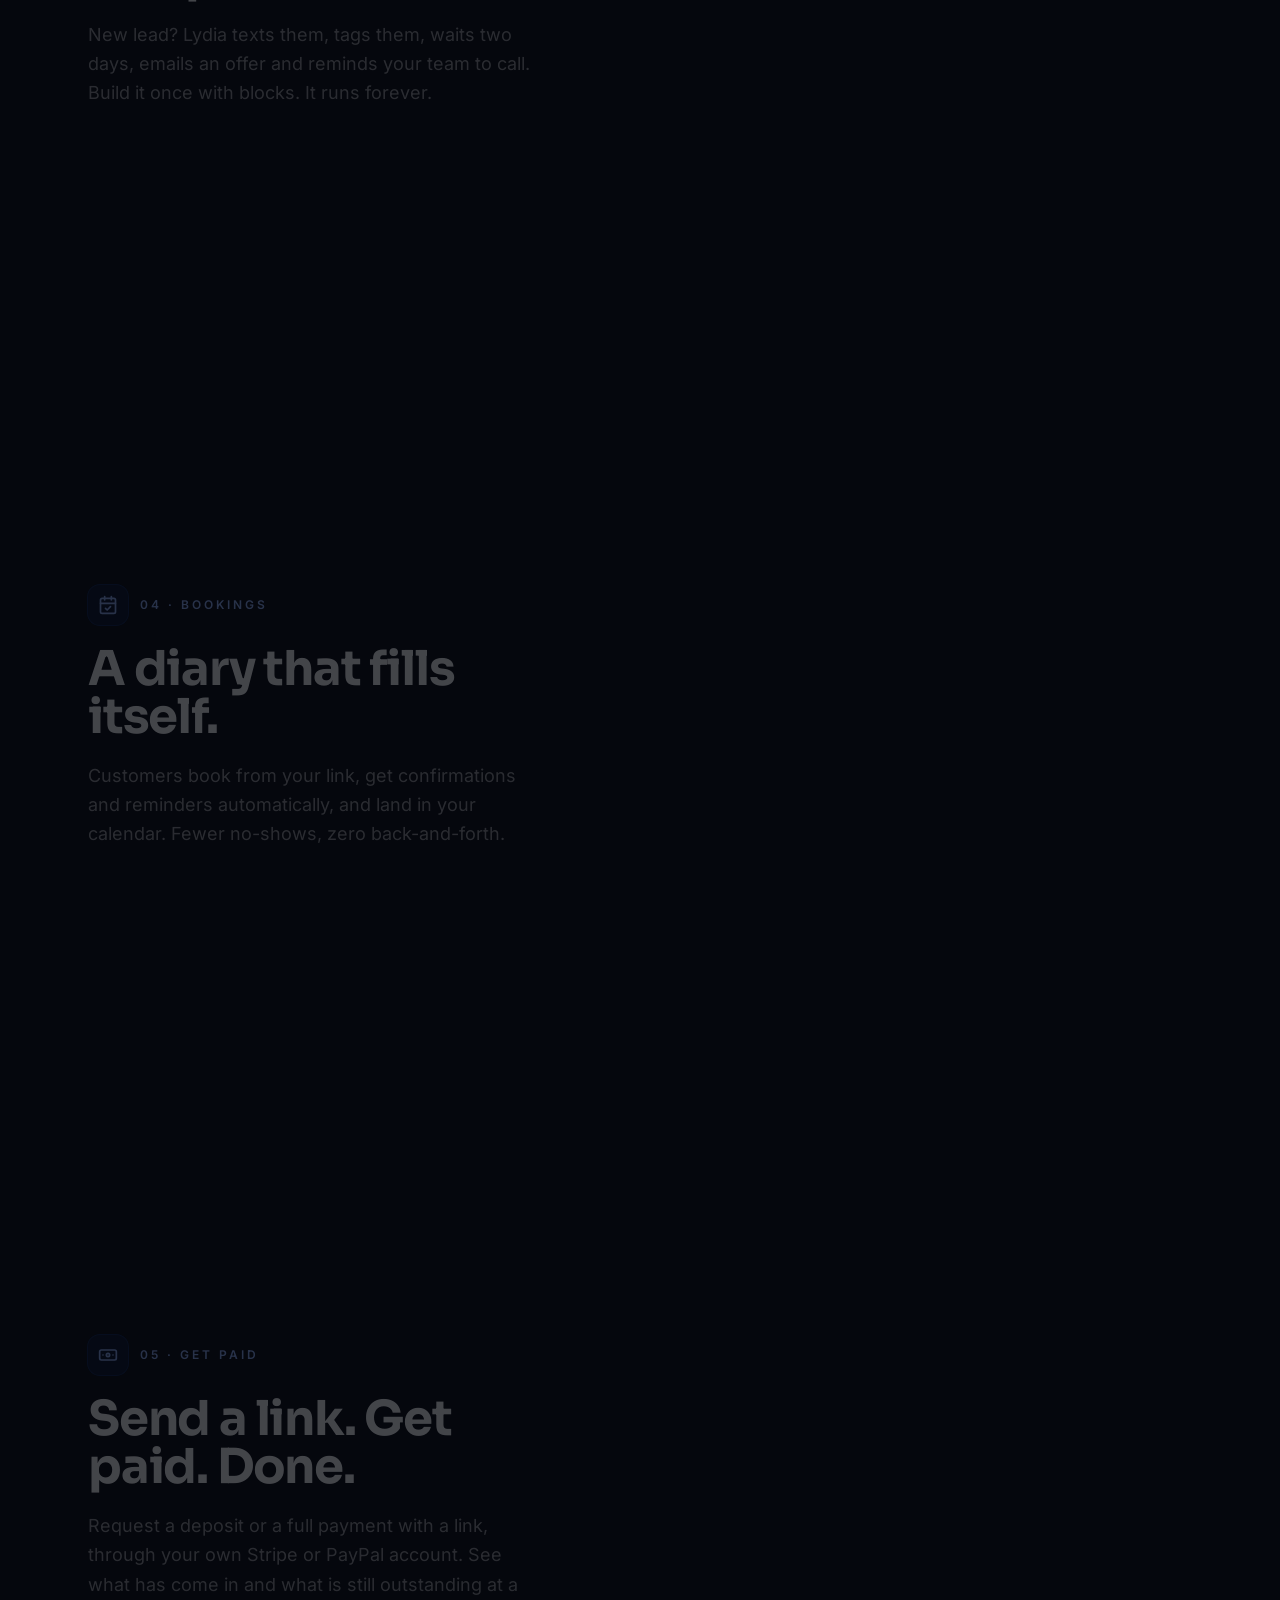
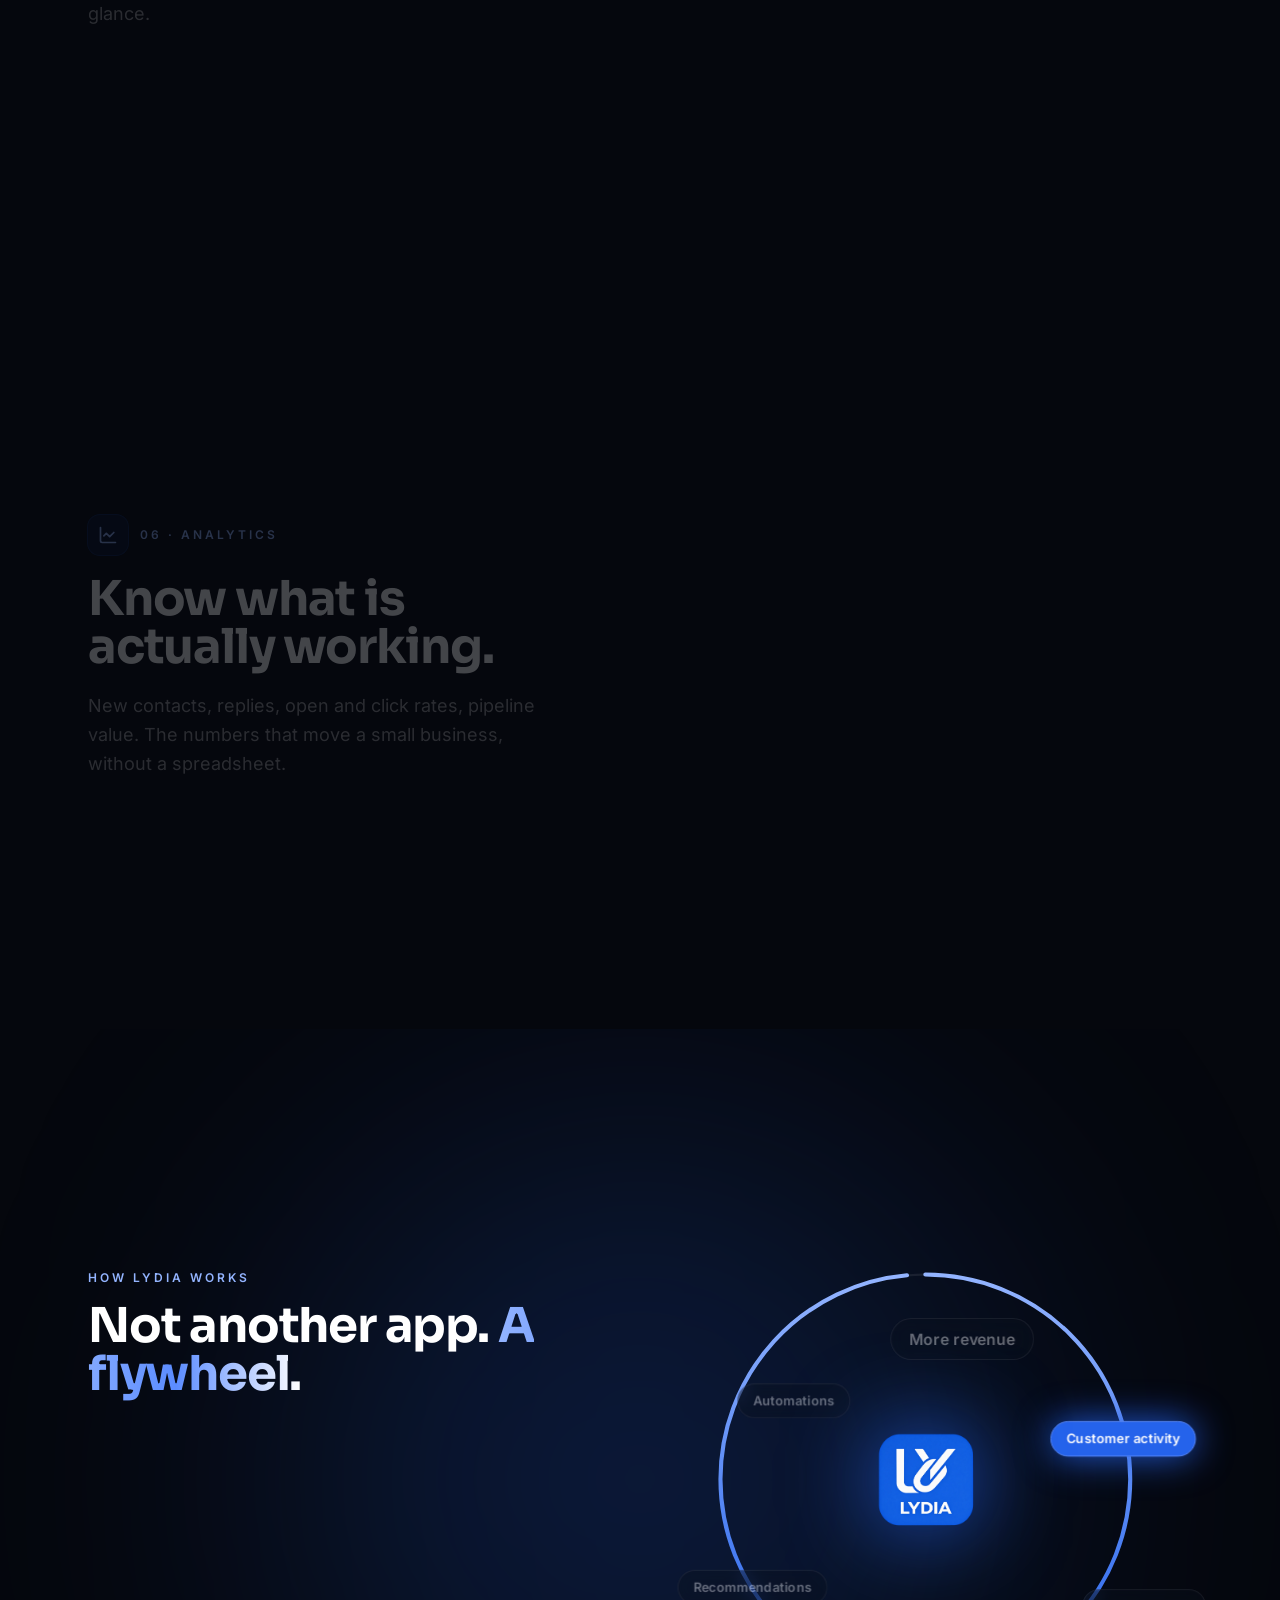
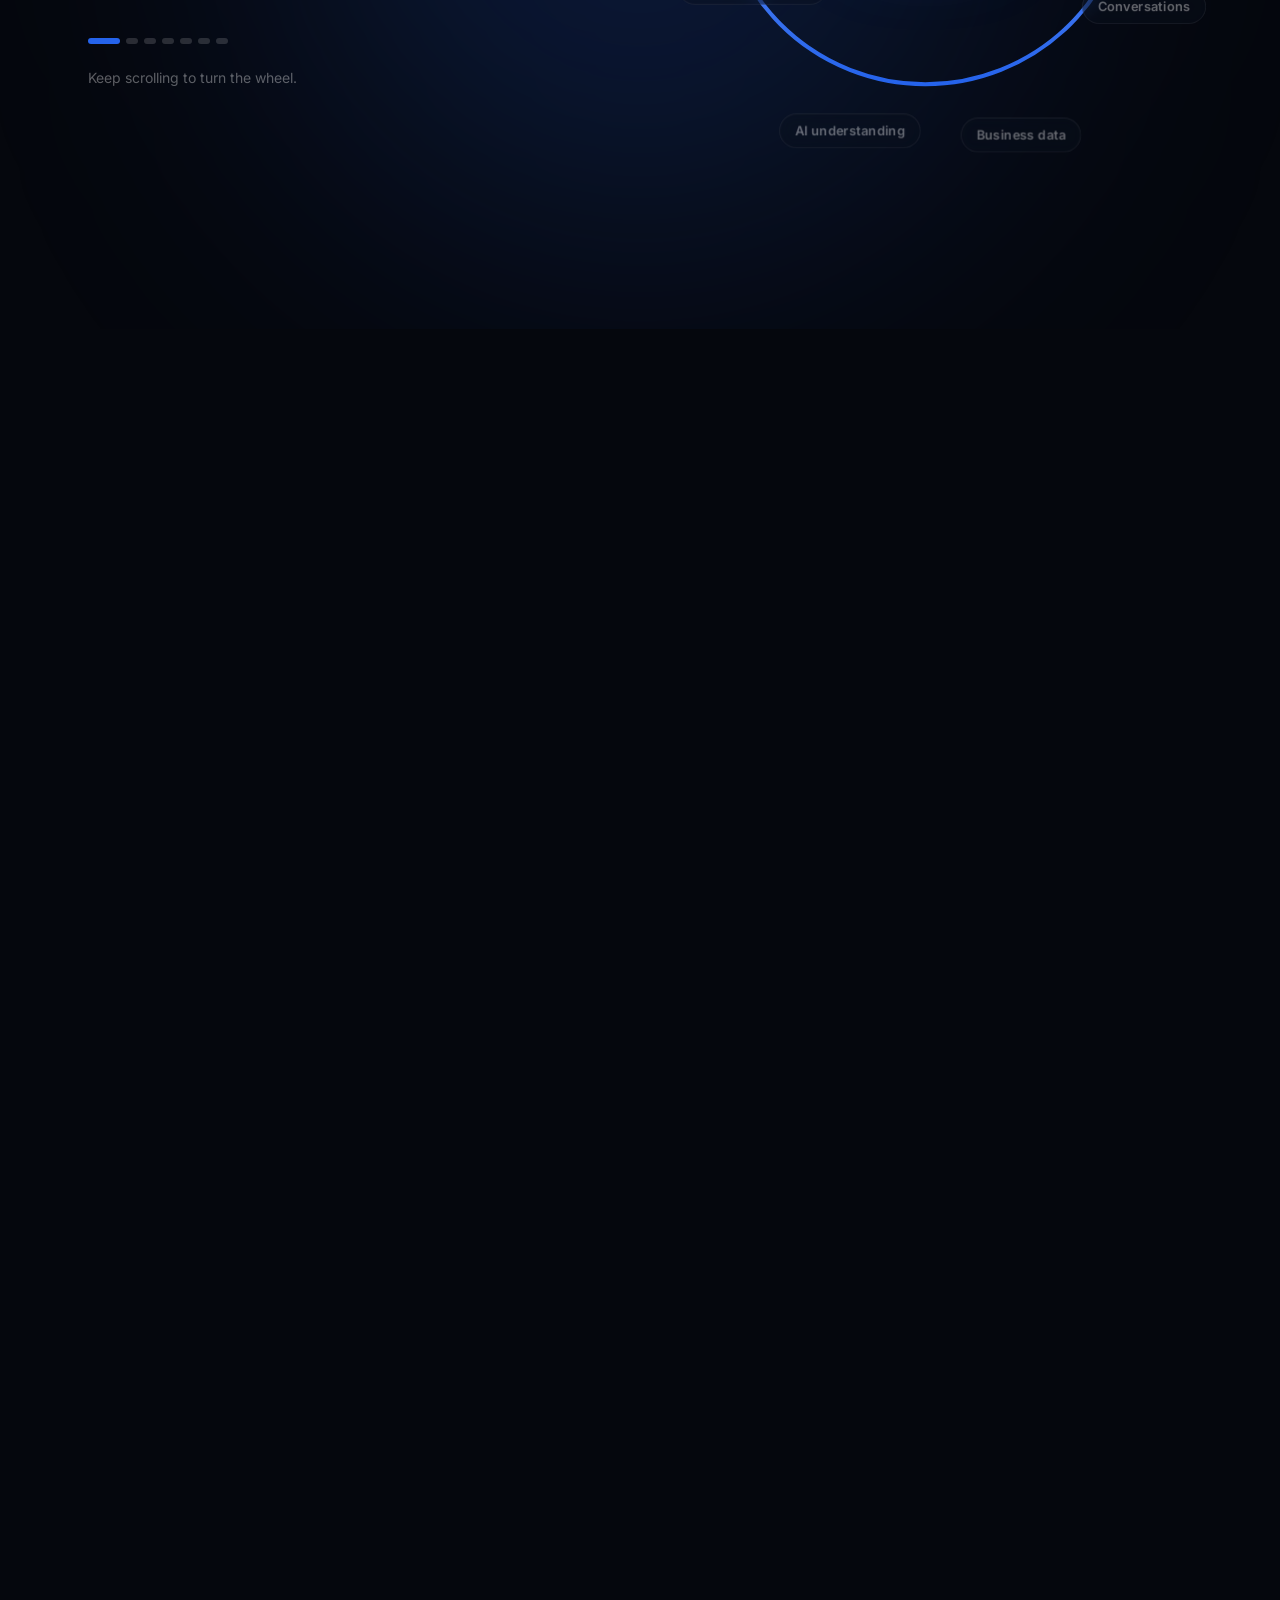
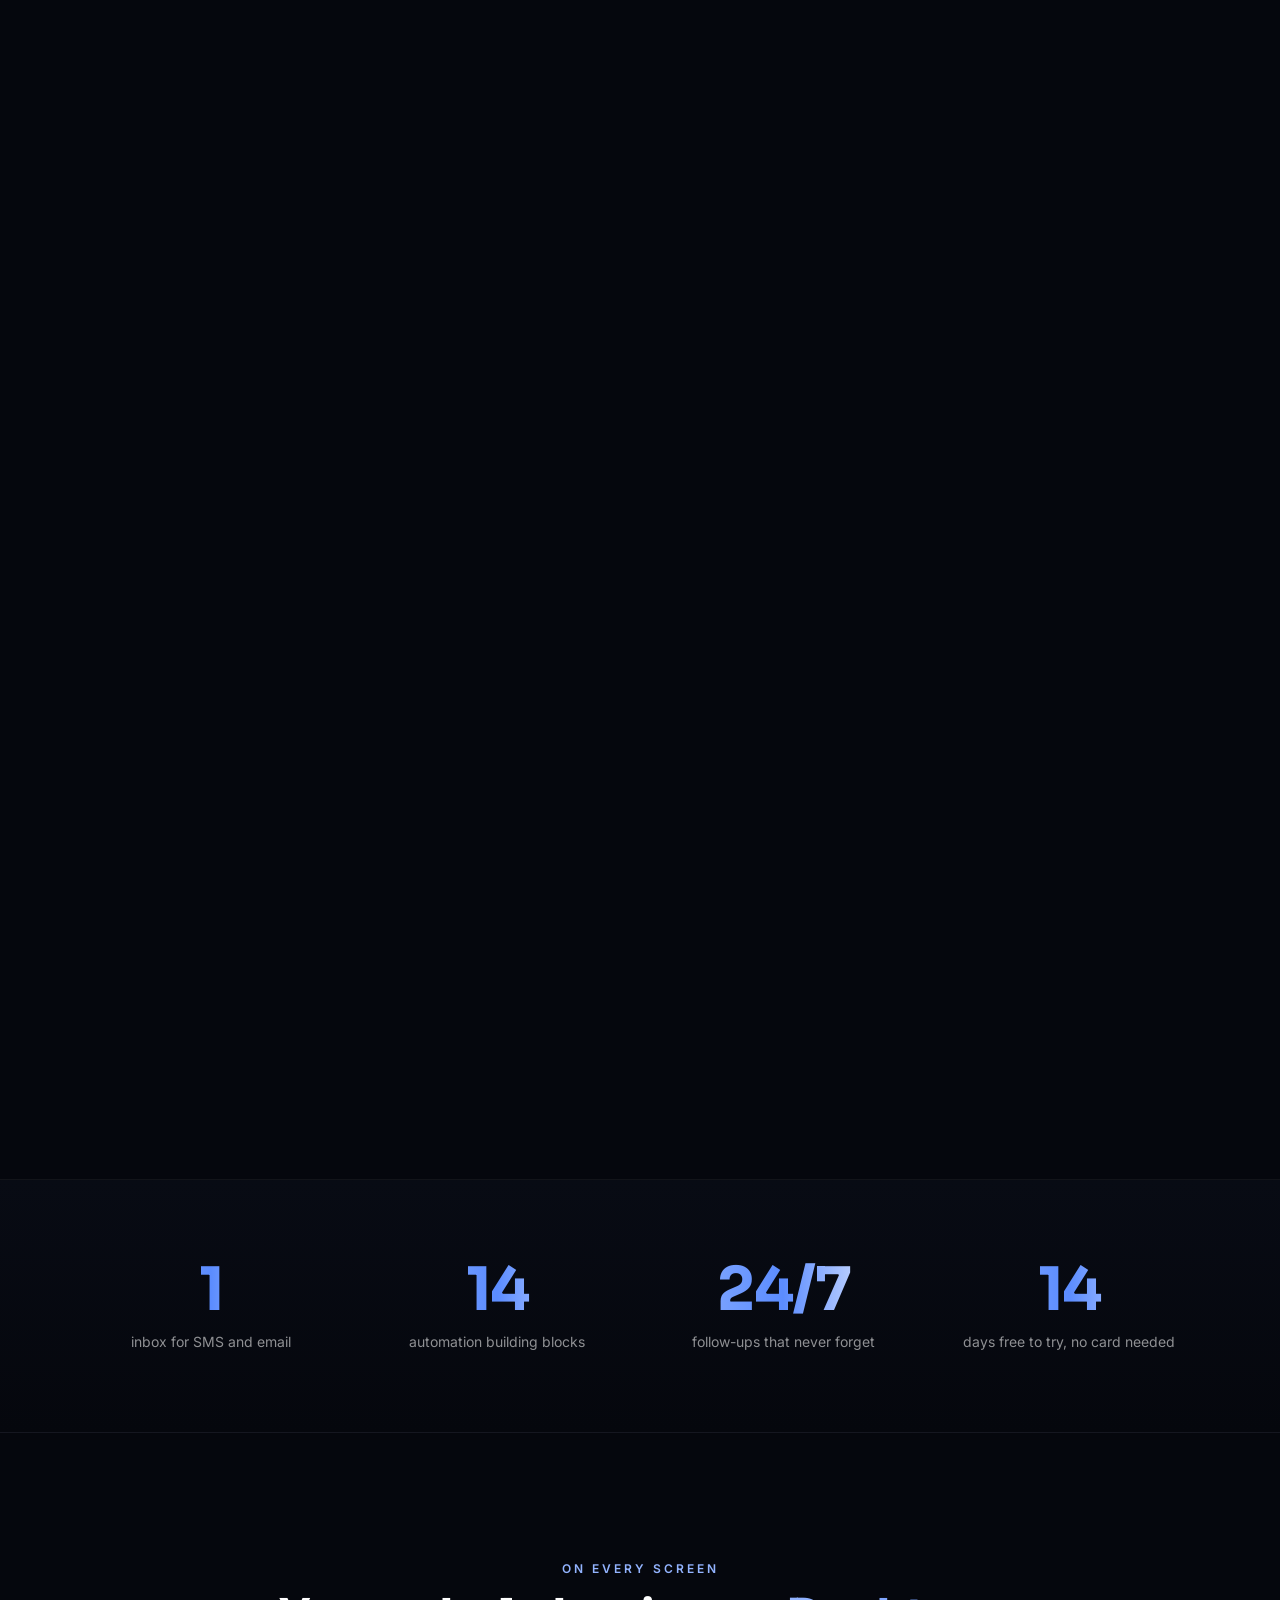
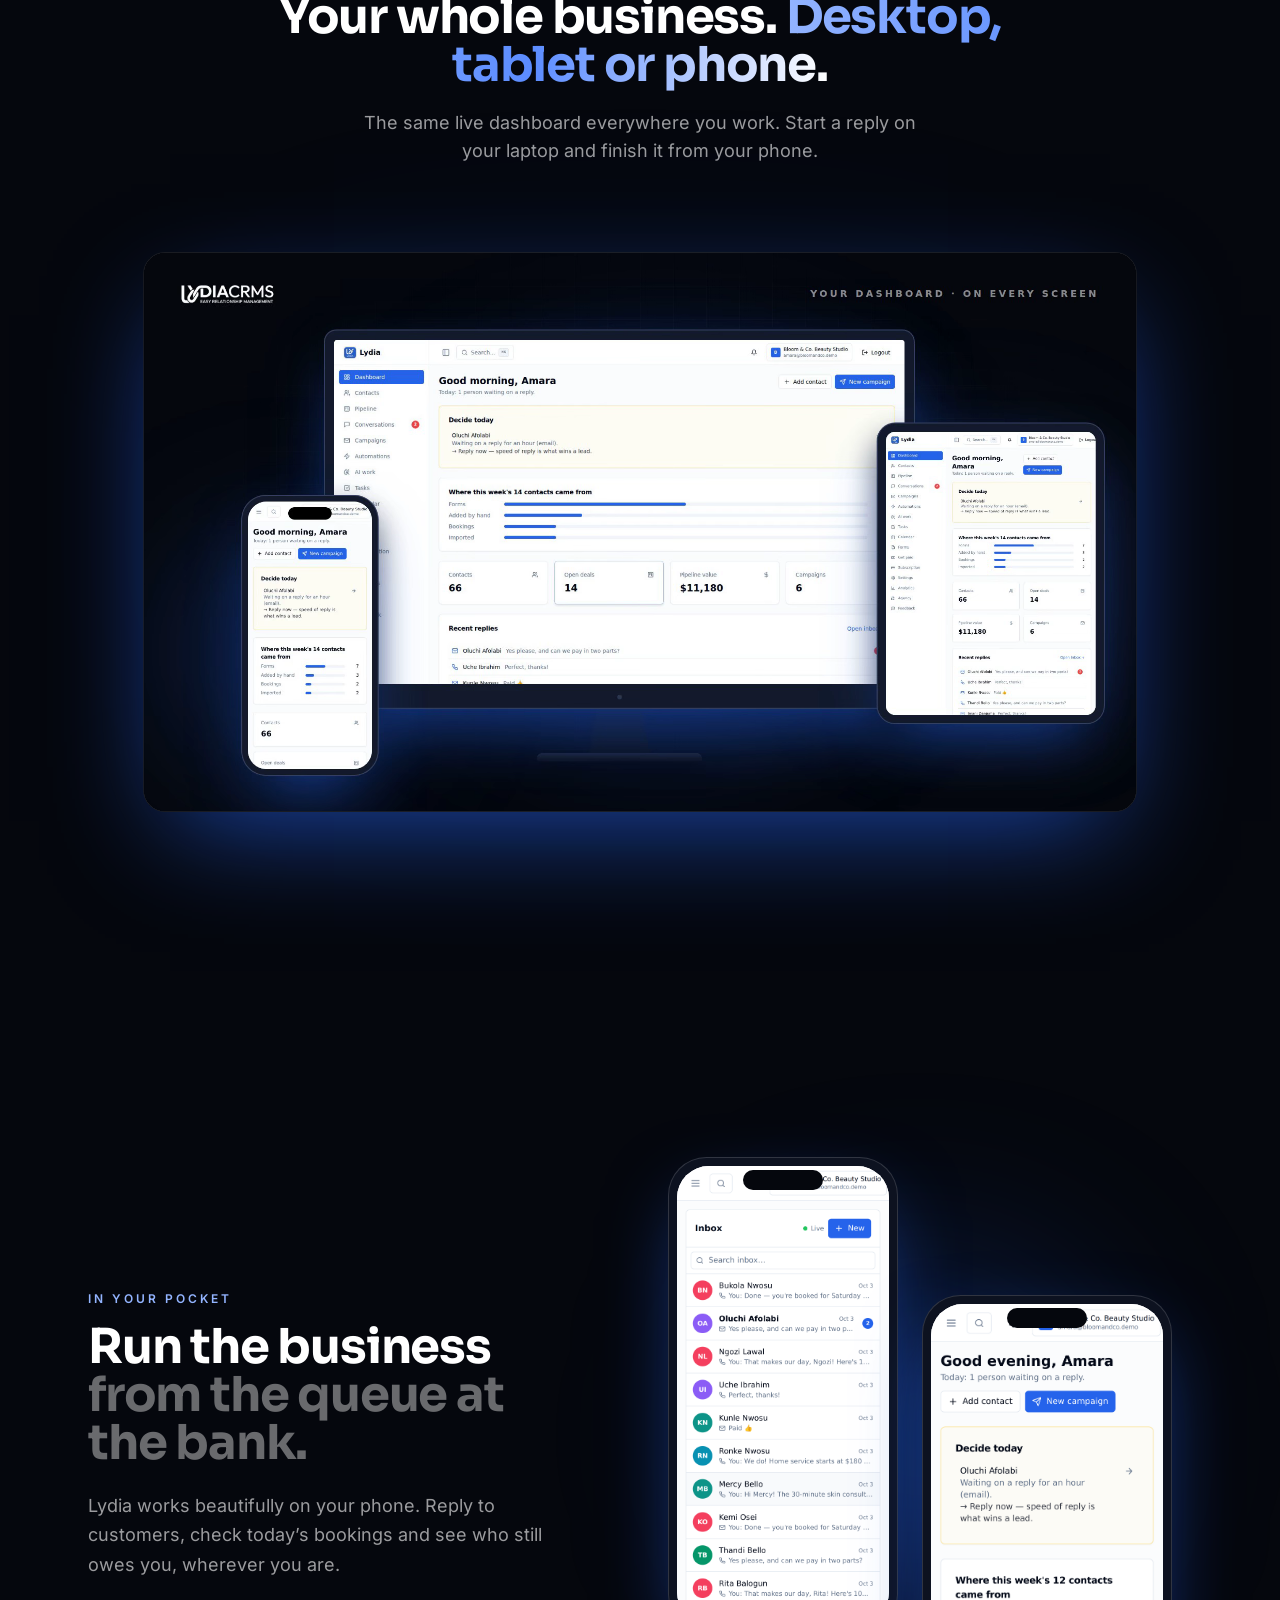
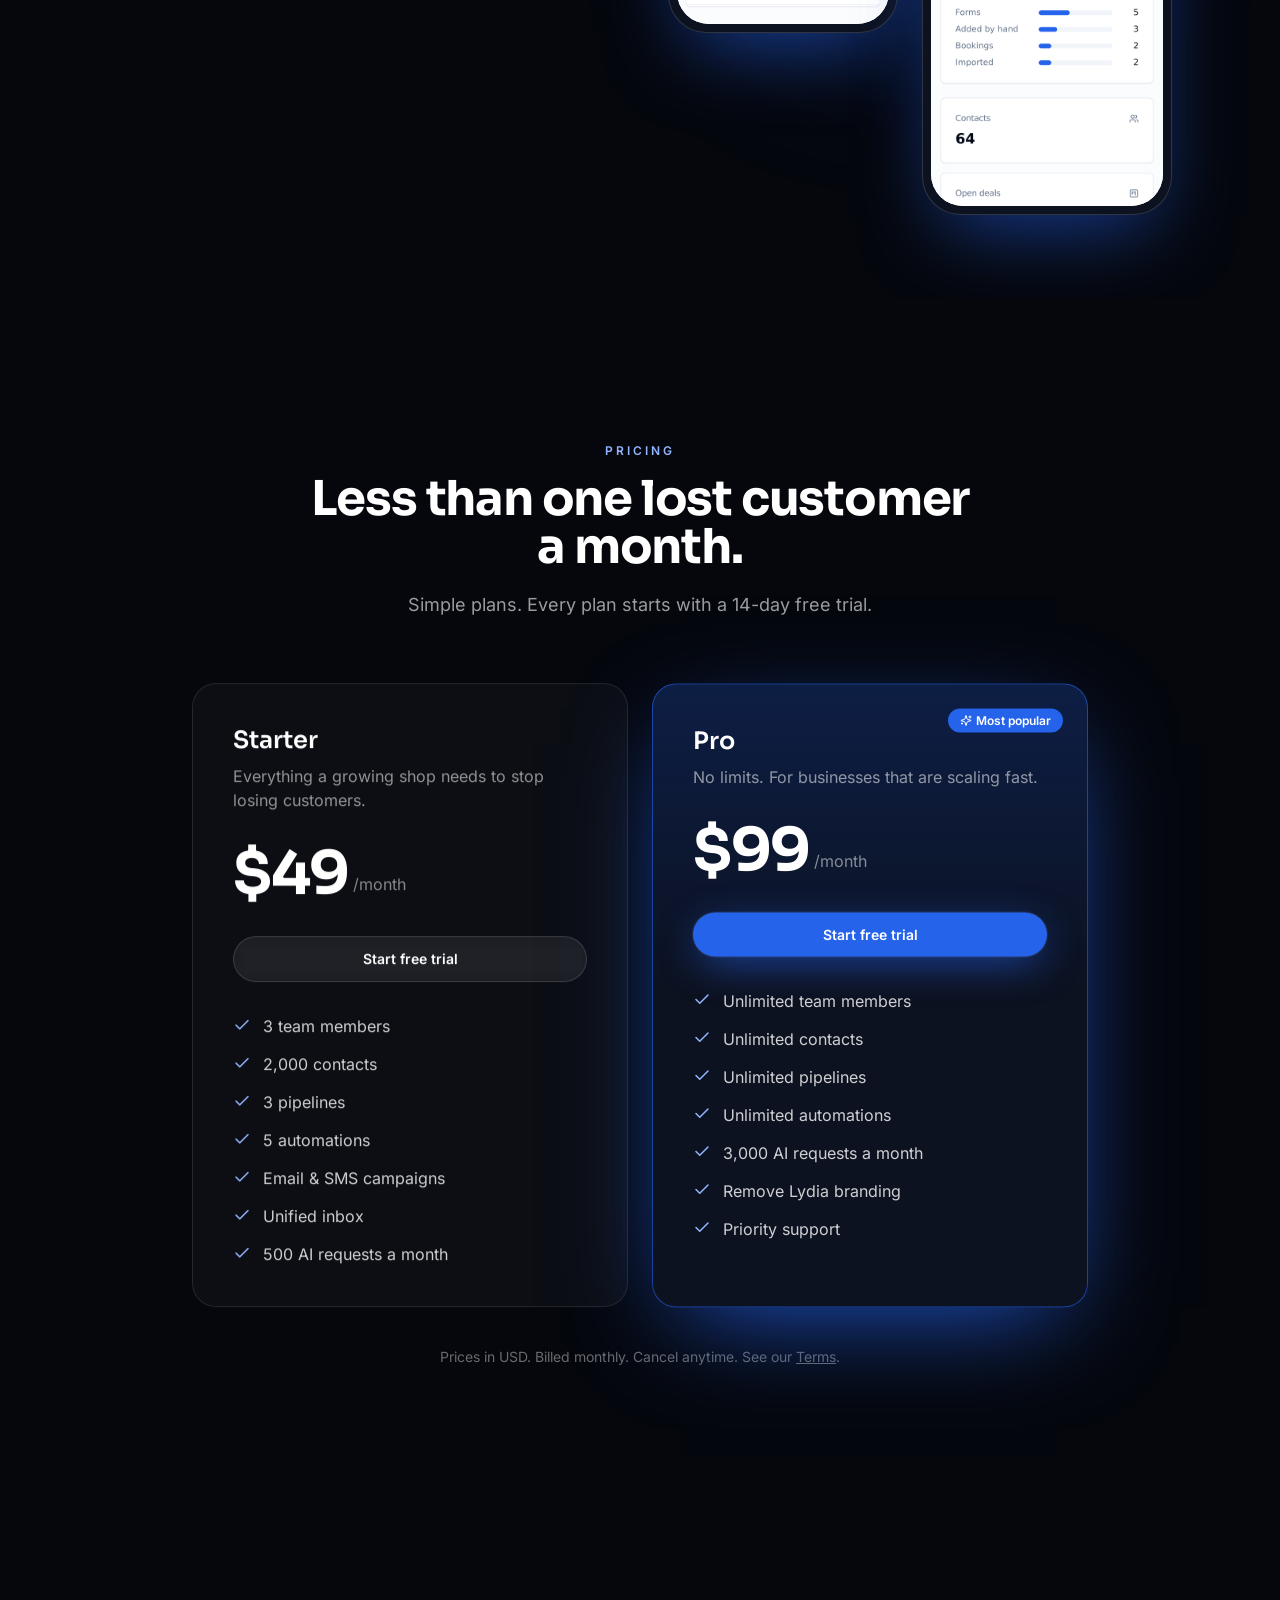
==== commit 18715ce8: "Refresh cached assets for the corrected app links" ====
--- a/index.html
+++ b/index.html
@@ -11,12 +11,10 @@
     <meta name="theme-color" content="#05070d" />
     <link rel="icon" href="./brand/favicon-64.png" type="image/png" />
     <link rel="apple-touch-icon" href="./brand/apple-touch-icon.png" />
-    <script type="module" crossorigin src="./assets/index-CX97fnoF.js"></script>
-    <link rel="modulepreload" crossorigin href="./assets/index-DDCMtr4b.js">
-    <link rel="modulepreload" crossorigin href="./assets/FinalCTA-DqJOfHYI.js">
+    <script type="module" crossorigin src="./assets/home-origin-20261127.js"></script>
+    <link rel="modulepreload" crossorigin href="./assets/shared-origin-20261127.js">
+    <link rel="modulepreload" crossorigin href="./assets/cta-origin-20261127.js">
     <link rel="stylesheet" crossorigin href="./assets/index-C4OSYHHc.css">
-    <link rel="stylesheet" href="./assets/site-polish.css">
-    <script defer src="./assets/site-polish.js"></script>
   </head>
   <body>
     <div id="root"></div>
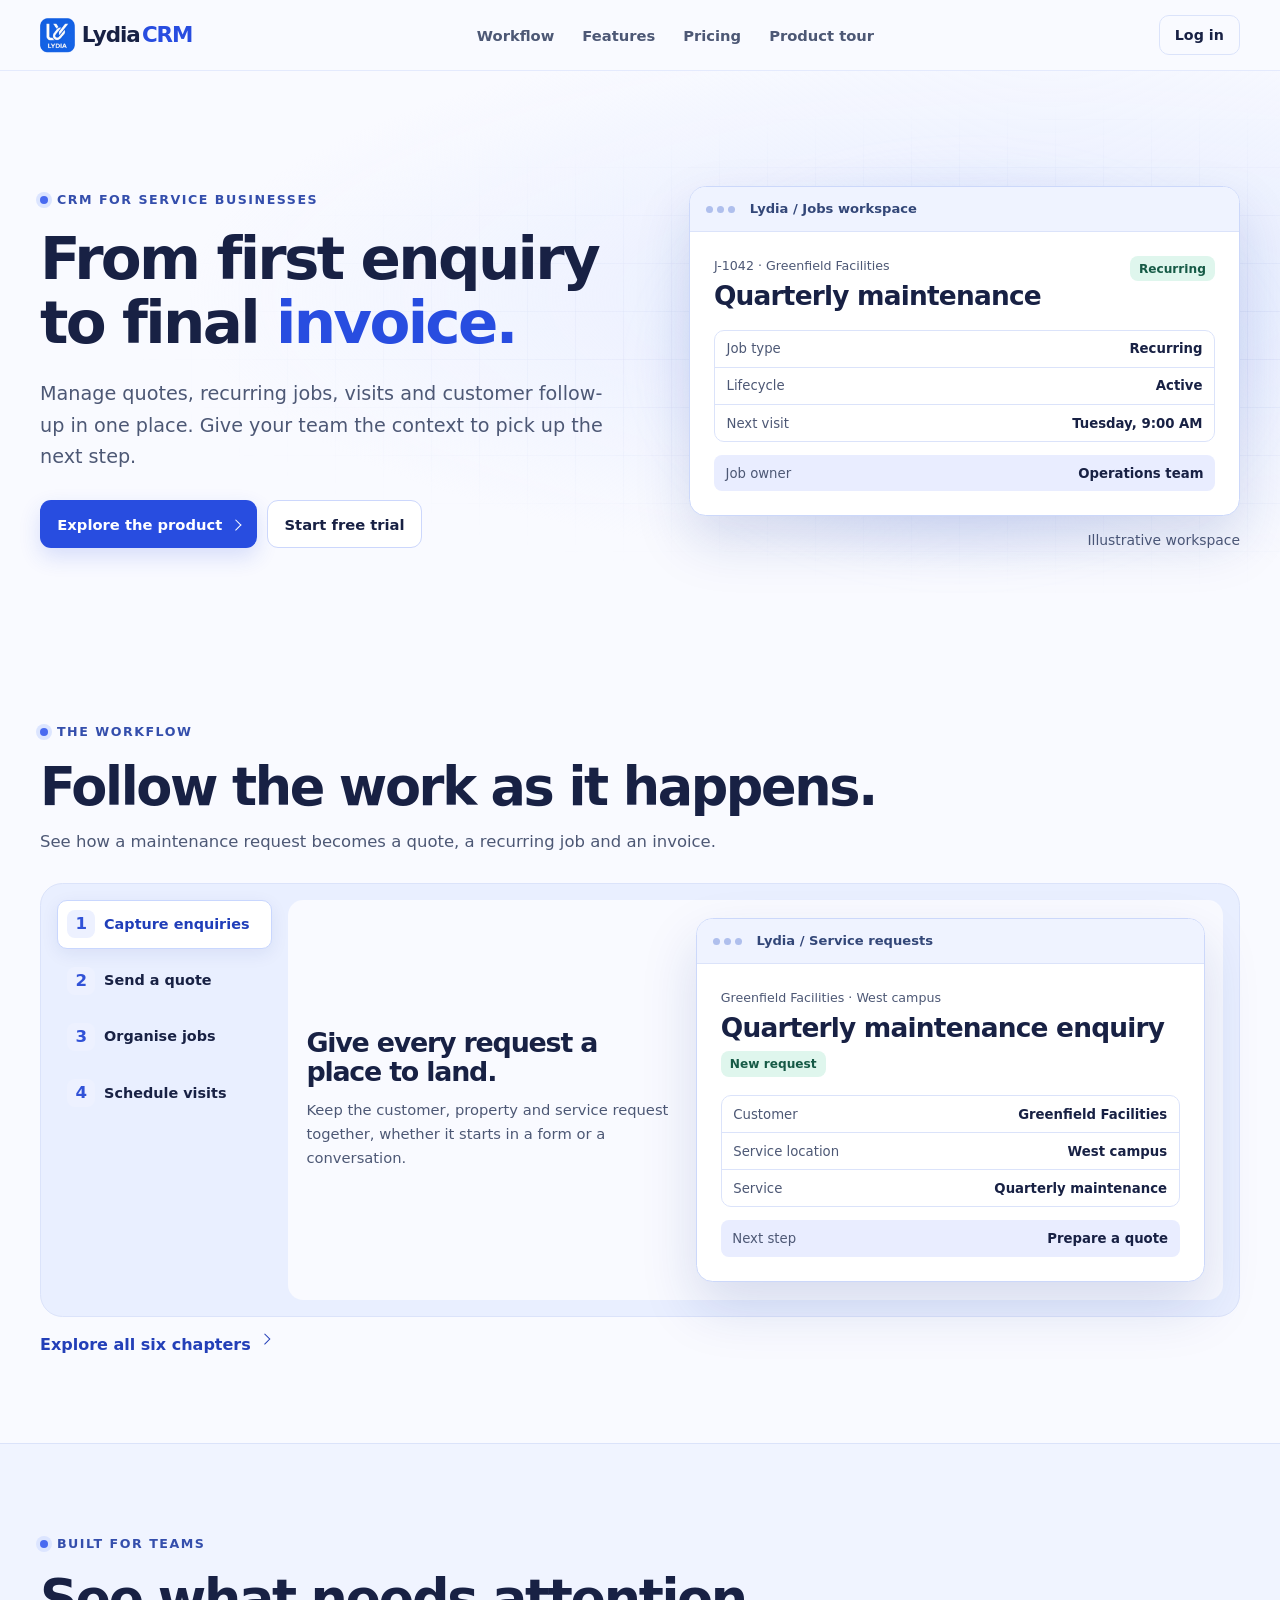
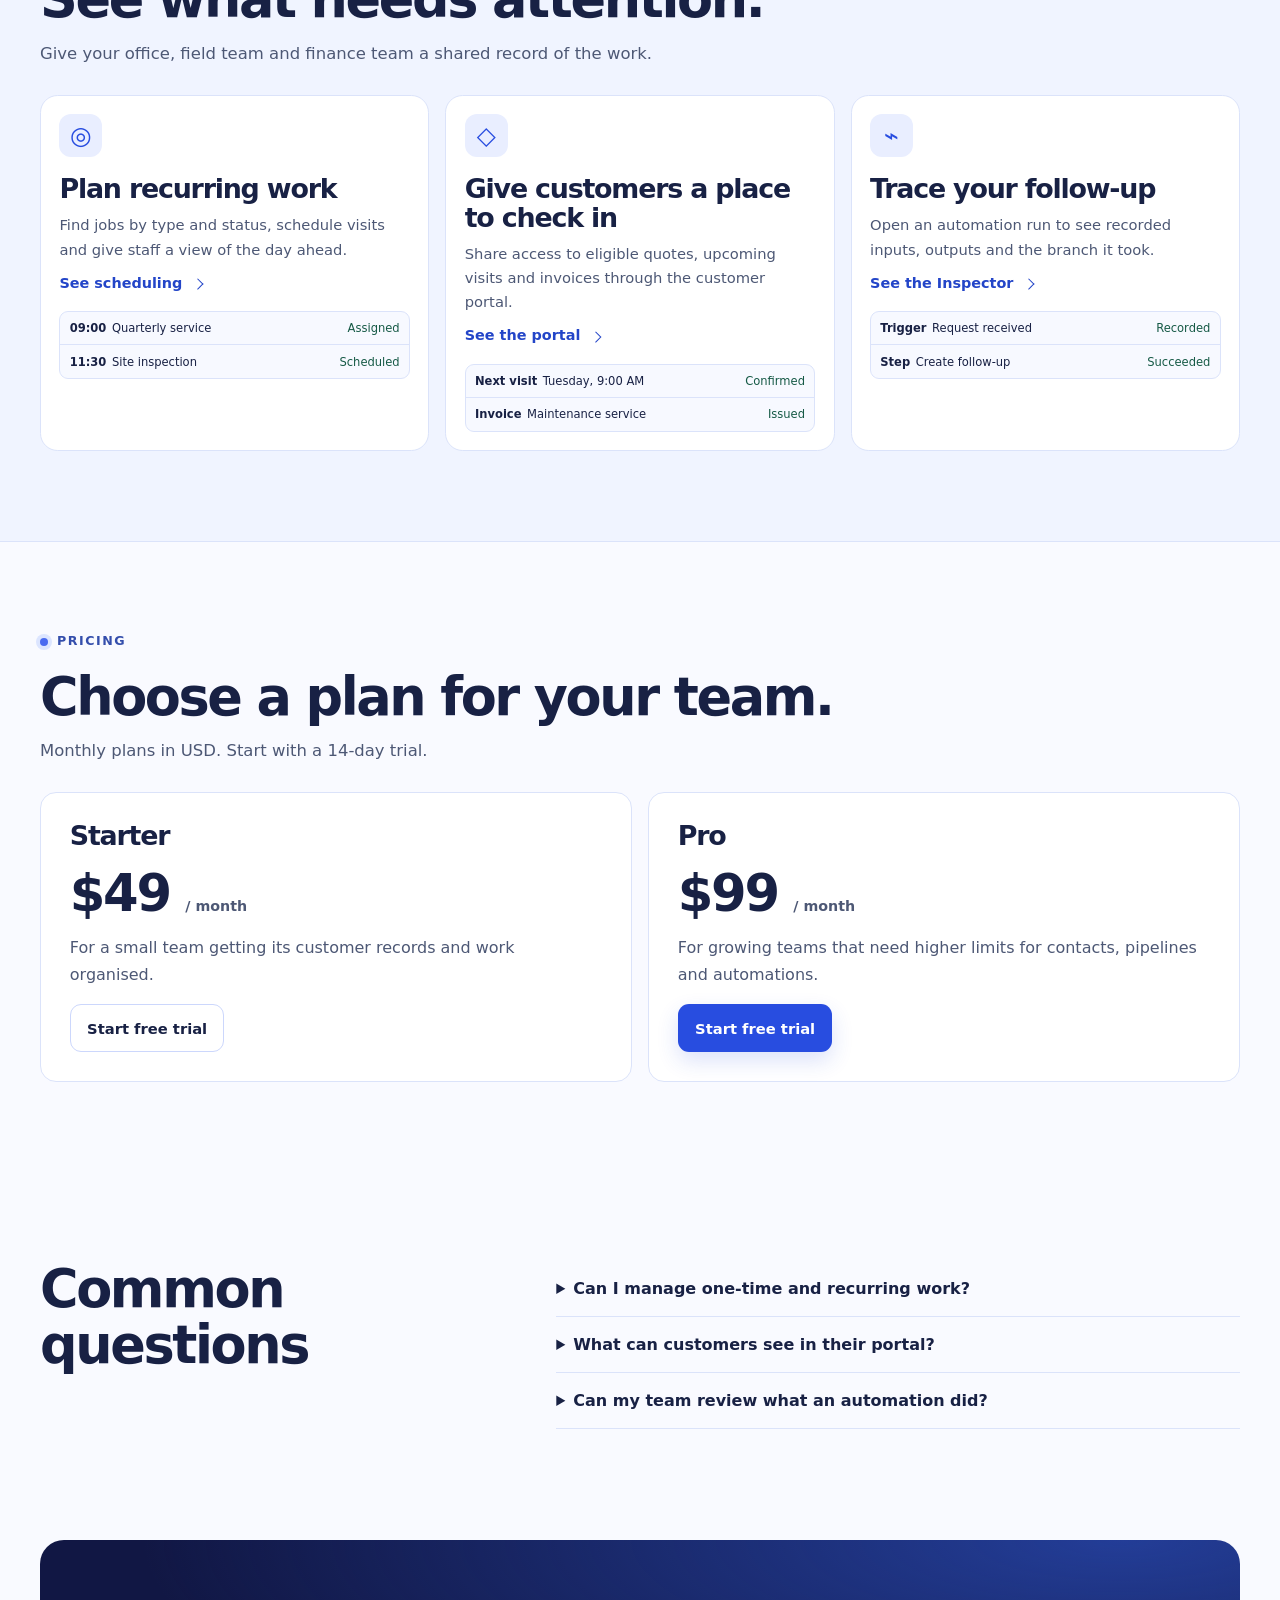
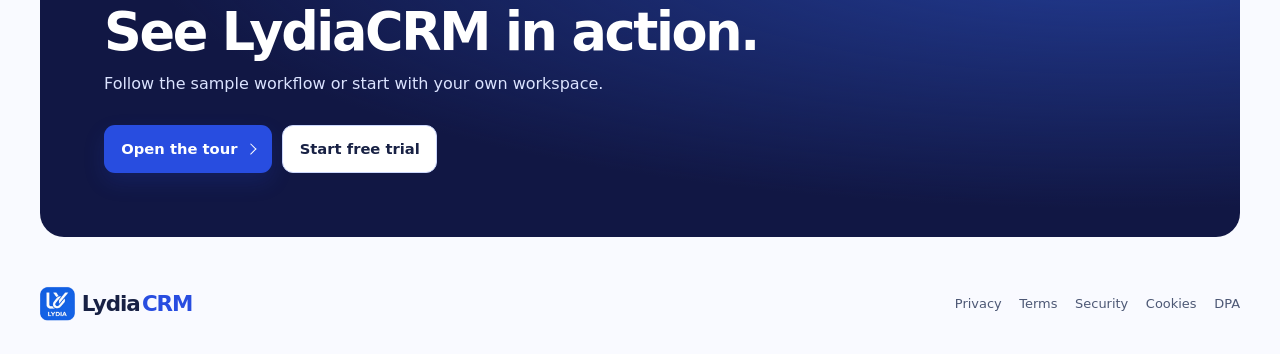
==== commit b09bb736: "Redesign LydiaCRM marketing and update the product walkthrough" ====
--- a/index.html
+++ b/index.html
@@ -1,22 +1,268 @@
 <!doctype html>
 <html lang="en">
   <head>
-    <meta charset="UTF-8" />
-    <meta name="viewport" content="width=device-width, initial-scale=1.0" />
-    <title>Lydia — The CRM that works while you sleep</title>
-    <meta name="description" content="Lydia brings your customer messages, bookings, payments and follow-ups into one place, and keeps working after you close. Built for small businesses. Try it free for 14 days." />
-    <meta property="og:title" content="Lydia — The CRM that works while you sleep" />
-    <meta property="og:description" content="Messages, bookings, payments and follow-ups in one place. Built for small businesses." />
-    <meta property="og:image" content="./media/demo-poster.jpg" />
-    <meta name="theme-color" content="#05070d" />
-    <link rel="icon" href="./brand/favicon-64.png" type="image/png" />
-    <link rel="apple-touch-icon" href="./brand/apple-touch-icon.png" />
-    <script type="module" crossorigin src="./assets/home-origin-20261127.js"></script>
-    <link rel="modulepreload" crossorigin href="./assets/shared-origin-20261127.js">
-    <link rel="modulepreload" crossorigin href="./assets/cta-origin-20261127.js">
-    <link rel="stylesheet" crossorigin href="./assets/index-C4OSYHHc.css">
+    <meta charset="utf-8" />
+    <meta name="viewport" content="width=device-width, initial-scale=1" />
+    <title>LydiaCRM | From enquiry to invoice</title>
+    <meta
+      name="description"
+      content="Manage enquiries, quotes, recurring jobs, visits, invoices and customer follow-up with LydiaCRM."
+    />
+    <meta property="og:title" content="LydiaCRM | From enquiry to invoice" />
+    <meta
+      property="og:description"
+      content="See how LydiaCRM connects service work from the first customer request to the final invoice."
+    />
+    <meta name="theme-color" content="#111744" />
+    <link rel="icon" href="./brand/favicon-64.png" />
+    <script type="module" crossorigin src="./assets/marketing-CMZJYb7F.js"></script>
+    <link rel="stylesheet" crossorigin href="./assets/marketing-TlFv3PTb.css">
   </head>
   <body>
-    <div id="root"></div>
+    <a class="skip" href="#main">Skip to content</a>
+    <header class="header">
+      <nav class="wrap nav" aria-label="Main navigation">
+        <a class="brand" href="./index.html"
+          ><img
+            src="./brand/favicon-64.png"
+            width="35"
+            height="37"
+            alt=""
+          />Lydia<span>CRM</span></a
+        >
+        <button
+          class="menu"
+          type="button"
+          aria-expanded="false"
+          aria-controls="nav-links"
+        >
+          Menu
+        </button>
+        <div class="nav-links" id="nav-links">
+          <a href="#workflow">Workflow</a><a href="#features">Features</a
+          ><a href="#pricing">Pricing</a
+          ><a href="./product.html">Product tour</a>
+        </div>
+        <a
+          class="nav-login"
+          data-app="/login"
+          href="https://lydiacrm.duckdns.org/login"
+          >Log in</a
+        >
+      </nav>
+    </header>
+    <main id="main">
+      <section class="hero">
+        <div class="hero-grid wrap">
+          <div class="hero-copy">
+            <p class="eyebrow"><span></span> CRM for service businesses</p>
+            <h1>From first enquiry<br />to final <em>invoice.</em></h1>
+            <p class="intro">
+              Manage quotes, recurring jobs, visits and customer follow-up in
+              one place. Give your team the context to pick up the next step.
+            </p>
+            <div class="actions">
+              <a class="btn primary" href="./product.html"
+                >Explore the product
+                <span class="cta-arrow" aria-hidden="true"></span></a
+              ><a
+                class="btn secondary"
+                data-app="/register"
+                href="https://lydiacrm.duckdns.org/register"
+                >Start free trial</a
+              >
+            </div>
+          </div>
+          <div class="hero-visual">
+            <div class="hero-halo"></div>
+            <div class="app" data-demo="hero"></div>
+            <p class="visual-label">Illustrative workspace</p>
+          </div>
+        </div>
+      </section>
+
+      <section class="flow-section section wrap" id="workflow">
+        <span id="how"></span>
+        <div class="lead reveal">
+          <p class="eyebrow"><span></span> The workflow</p>
+          <h2>Follow the work as it happens.</h2>
+          <p>
+            See how a maintenance request becomes a quote, a recurring job and
+            an invoice.
+          </p>
+        </div>
+        <div class="flow reveal" data-demo="flow">
+          <div class="stage-list" aria-label="Workflow stages"></div>
+          <div class="demo-stage"></div>
+        </div>
+        <a class="text-link" href="./product.html"
+          >Explore all six chapters
+          <span class="cta-arrow" aria-hidden="true"></span
+        ></a>
+      </section>
+
+      <section class="features section" id="features">
+        <div class="wrap">
+          <span id="product"></span>
+          <div class="lead reveal">
+            <p class="eyebrow"><span></span> Built for teams</p>
+            <h2>See what needs attention.</h2>
+            <p>
+              Give your office, field team and finance team a shared record of
+              the work.
+            </p>
+          </div>
+          <div class="feature-grid">
+            <article class="feature reveal">
+              <span class="feature-icon" aria-hidden="true">◎</span>
+              <h3>Plan recurring work</h3>
+              <p>
+                Find jobs by type and status, schedule visits and give staff a
+                view of the day ahead.
+              </p>
+              <a href="./product.html#schedule"
+                >See scheduling
+                <span class="cta-arrow" aria-hidden="true"></span
+              ></a>
+              <div class="mini" aria-hidden="true">
+                <div><b>09:00</b> Quarterly service <span>Assigned</span></div>
+                <div><b>11:30</b> Site inspection <span>Scheduled</span></div>
+              </div>
+            </article>
+            <article class="feature reveal">
+              <span class="feature-icon" aria-hidden="true">◇</span>
+              <h3>Give customers a place to check in</h3>
+              <p>
+                Share access to eligible quotes, upcoming visits and invoices
+                through the customer portal.
+              </p>
+              <a href="./product.html#portal"
+                >See the portal
+                <span class="cta-arrow" aria-hidden="true"></span
+              ></a>
+              <div class="mini" aria-hidden="true">
+                <div>
+                  <b>Next visit</b> Tuesday, 9:00 AM <span>Confirmed</span>
+                </div>
+                <div>
+                  <b>Invoice</b> Maintenance service <span>Issued</span>
+                </div>
+              </div>
+            </article>
+            <article class="feature reveal">
+              <span class="feature-icon" aria-hidden="true">⌁</span>
+              <h3>Trace your follow-up</h3>
+              <p>
+                Open an automation run to see recorded inputs, outputs and the
+                branch it took.
+              </p>
+              <a href="./product.html#automation"
+                >See the Inspector
+                <span class="cta-arrow" aria-hidden="true"></span
+              ></a>
+              <div class="mini" aria-hidden="true">
+                <div><b>Trigger</b> Request received <span>Recorded</span></div>
+                <div><b>Step</b> Create follow-up <span>Succeeded</span></div>
+              </div>
+            </article>
+          </div>
+        </div>
+      </section>
+
+      <section class="section wrap plans" id="pricing">
+        <div class="lead reveal">
+          <p class="eyebrow"><span></span> Pricing</p>
+          <h2>Choose a plan for your team.</h2>
+          <p>Monthly plans in USD. Start with a 14-day trial.</p>
+        </div>
+        <div class="plan-grid">
+          <article class="plan reveal">
+            <h3>Starter</h3>
+            <p class="price">$49 <span>/ month</span></p>
+            <p>
+              For a small team getting its customer records and work organised.
+            </p>
+            <a
+              class="btn secondary"
+              data-app="/register"
+              href="https://lydiacrm.duckdns.org/register"
+              >Start free trial</a
+            >
+          </article>
+          <article class="plan reveal">
+            <h3>Pro</h3>
+            <p class="price">$99 <span>/ month</span></p>
+            <p>
+              For growing teams that need higher limits for contacts, pipelines
+              and automations.
+            </p>
+            <a
+              class="btn primary"
+              data-app="/register"
+              href="https://lydiacrm.duckdns.org/register"
+              >Start free trial</a
+            >
+          </article>
+        </div>
+      </section>
+
+      <section class="section wrap faq" id="faq">
+        <div class="lead reveal"><h2>Common questions</h2></div>
+        <div>
+          <details>
+            <summary>Can I manage one-time and recurring work?</summary>
+            <p>
+              Yes. Jobs distinguish one-time and recurring work. Use visits to
+              schedule and assign the work that happens on a particular date.
+            </p>
+          </details>
+          <details>
+            <summary>What can customers see in their portal?</summary>
+            <p>
+              With eligible access, customers can review service information
+              such as quotes, upcoming visits and invoices linked to them.
+            </p>
+          </details>
+          <details>
+            <summary>Can my team review what an automation did?</summary>
+            <p>
+              The Execution Inspector shows the recorded evidence for a workflow
+              run. Select a step to review available inputs, outputs and
+              decisions.
+            </p>
+          </details>
+        </div>
+      </section>
+
+      <section class="wrap closing reveal">
+        <h2>See LydiaCRM in action.</h2>
+        <p>Follow the sample workflow or start with your own workspace.</p>
+        <div class="actions">
+          <a class="btn primary" href="./product.html"
+            >Open the tour <span class="cta-arrow" aria-hidden="true"></span></a
+          ><a
+            class="btn secondary"
+            data-app="/register"
+            href="https://lydiacrm.duckdns.org/register"
+            >Start free trial</a
+          >
+        </div>
+      </section>
+    </main>
+    <footer class="wrap footer">
+      <a class="brand" href="./index.html"
+        ><img
+          src="./brand/favicon-64.png"
+          width="35"
+          height="37"
+          alt=""
+        />Lydia<span>CRM</span></a
+      >
+      <div>
+        <a href="./privacy.html">Privacy</a><a href="./terms.html">Terms</a
+        ><a href="./security.html">Security</a
+        ><a href="./cookies.html">Cookies</a><a href="./dpa.html">DPA</a>
+      </div>
+    </footer>
   </body>
 </html>
--- a/assets/marketing-TlFv3PTb.css
+++ b/assets/marketing-TlFv3PTb.css
@@ -0,0 +1 @@
+:root{color-scheme:light;--navy: #111744;--dark: #1f2656;--ink: #182144;--muted: #4d5875;--blue: #284de0;--line: #dbe3fa;--surface: #f1f5ff;--white: #fff;font-family:Inter,system-ui,-apple-system,Segoe UI,sans-serif;font-synthesis:none}*,*:before,*:after{box-sizing:border-box}html{scroll-behavior:smooth;scroll-padding-top:6rem}body{margin:0;color:var(--ink);background:#f9faff}a{color:inherit;text-decoration:none}button{font:inherit;color:inherit;cursor:pointer}:focus-visible{outline:3px solid #4772fd;outline-offset:4px}button,summary,a{-webkit-tap-highlight-color:transparent}p{line-height:1.65;margin:0}h1,h2,h3{margin:0;line-height:1.06;letter-spacing:-.045em}img,video{max-width:100%;height:auto}.wrap{width:min(1200px,calc(100% - 72px));margin-inline:auto}.skip{position:absolute;left:1rem;top:1rem;translate:0 -160%;background:#fff;padding:.6rem 1rem;z-index:8}.skip:focus{translate:0}.header{position:sticky;top:0;z-index:5;background:#f9fafff2;-webkit-backdrop-filter:blur(15px);backdrop-filter:blur(15px);border-bottom:1px solid #e4eafd}.nav{min-height:70px;display:flex;align-items:center;gap:2rem}.brand{display:inline-flex;align-items:center;gap:.42rem;font-size:1.34rem;font-weight:850;letter-spacing:-.05em;white-space:nowrap}.brand span{color:var(--blue);margin-left:-.28rem}.brand img{object-fit:contain}.nav-links{display:flex;gap:1.75rem;margin-inline:auto;color:var(--muted);font-size:.92rem;font-weight:640}.nav-links a:hover,.nav-links [aria-current]{color:var(--blue)}.nav-login{font-size:.89rem;font-weight:750;border:1px solid var(--line);border-radius:10px;padding:.68rem .95rem;white-space:nowrap}.menu{display:none;background:transparent;border:1px solid var(--line);border-radius:8px;min-height:42px}.hero{background:radial-gradient(ellipse at 82% 40%,#e4ebff 0%,transparent 58%),#f9faff;padding-block:clamp(5rem,9vw,9rem) 5rem;overflow:hidden}.hero-grid{display:grid;grid-template-columns:minmax(0,1.05fr) minmax(0,1fr);gap:clamp(1.7rem,5.5vw,5.5rem);align-items:center}.eyebrow{display:flex;align-items:center;gap:.56rem;color:#344eac;font-size:.79rem;font-weight:780;letter-spacing:.12em;text-transform:uppercase;margin-bottom:1.03rem}.eyebrow span{display:inline-block;width:8px;height:8px;border-radius:50%;background:#496af0;box-shadow:0 0 0 4px #dce5ff}h1{font-size:clamp(3.25rem,6.2vw,6.55rem);font-weight:850}h1 em{font-style:normal;color:var(--blue)}.intro{max-width:37rem;font-size:clamp(1.03rem,1.5vw,1.2rem);color:var(--muted);margin-top:1.4rem}.actions{display:flex;flex-wrap:wrap;gap:.65rem;margin-top:1.72rem}.btn{display:inline-flex;align-items:center;justify-content:center;gap:.6rem;min-height:48px;padding:.67rem 1.02rem;border-radius:11px;border:1px solid transparent;font-size:.92rem;font-weight:770;transition:transform .2s,background .2s}.btn:hover{transform:translateY(-2px)}.primary{background:var(--blue);color:#fff;box-shadow:0 9px 21px #284de029}.primary:hover{background:#1f3bb7}.secondary{background:#fff;color:var(--ink);border-color:#ccd7fc}.hero-visual{position:relative;min-width:0;isolation:isolate}.hero-halo{position:absolute;z-index:-1;top:-7%;right:-8%;bottom:-4%;left:-9%;border-radius:40%;background:radial-gradient(ellipse,#b9caff 0%,transparent 67%);filter:blur(24px)}.hero-visual .app{animation:arrive .64s cubic-bezier(.2,.75,.3,1) both}.visual-label,.caption{font-size:.87rem;color:var(--muted);margin-top:.8rem}.visual-label{text-align:right}.app{border:1px solid #ccd8fa;border-radius:1.03rem;overflow:hidden;background:#fff;text-align:left;box-shadow:0 25px 55px #14318a26;min-width:0}.screen-top{display:flex;gap:.9rem;align-items:center;min-height:45px;padding:.5rem 1rem;background:#eff3ff;border-bottom:1px solid var(--line);font-size:.82rem;font-weight:690;color:#334778}.screen-top div{display:flex;gap:.26rem}.screen-top div span{width:7px;height:7px;border-radius:50%;background:#afbfed}.screen-body{padding:clamp(.85rem,3vw,1.5rem)}.screen-record{display:flex;flex-wrap:wrap;align-items:flex-start;justify-content:space-between;gap:.5rem}.screen-record p{font-size:.79rem;color:var(--muted);margin-bottom:.25rem}.screen-record strong{font-size:clamp(1.03rem,2.2vw,1.65rem);letter-spacing:-.03em;line-height:1.15;display:block}.tag{display:inline-block;padding:.35rem .57rem;border-radius:8px;background:#dff6ed;color:#165a46;font-size:.76rem;font-weight:780}.screen-rows{margin-top:1.15rem;border:1px solid var(--line);border-radius:10px;overflow:hidden}.screen-row,.screen-note{display:flex;justify-content:space-between;align-items:center;gap:.6rem;padding:.66rem .72rem;font-size:.83rem}.screen-row+.screen-row{border-top:1px solid var(--line)}.screen-row span,.screen-note span{color:var(--muted)}.screen-row strong,.screen-note strong{text-align:right}.screen-note{background:#e9edff;margin-top:.82rem;border-radius:8px}.section{padding-block:clamp(3.3rem,7vw,6.4rem)}.lead{max-width:54rem;margin-bottom:1.75rem}h2{font-size:clamp(2.05rem,4.1vw,4rem);font-weight:800}h3{font-size:clamp(1.32rem,2.1vw,1.9rem);font-weight:790}.lead p:not(.eyebrow){margin-top:.82rem;color:var(--muted);font-size:1.03rem}.flow{display:grid;grid-template-columns:215px minmax(0,1fr);gap:1rem;background:#e9efff;border:1px solid var(--line);padding:1rem;border-radius:1.4rem}.stage-list{display:flex;flex-direction:column;gap:.46rem;min-width:0}.stage-list button{min-height:49px;display:flex;gap:.55rem;align-items:center;text-align:left;border:1px solid transparent;border-radius:10px;font-size:.9rem;font-weight:690;background:transparent;padding:.45rem .58rem;line-height:1.2}.stage-list button[aria-pressed=true]{background:#fff;border-color:#c9d7fe;box-shadow:0 5px 17px #14318a14;color:#203eb9}.stage-list button:hover{border-color:#adbffe}.chapter-icon{color:#3152d7;background:#edf1ff;width:28px;height:28px;border-radius:8px;display:grid;place-items:center;flex:none;font-size:1.04rem}.demo-stage{min-width:0;min-height:320px;background:#f9faff;border-radius:.95rem}.stage-content{display:grid;grid-template-columns:minmax(0,.73fr) minmax(0,1fr);gap:1.12rem;align-items:center;padding:1.15rem;min-height:320px;animation:arrive .29s ease-out both}.stage-copy p{color:var(--muted);margin-top:.72rem;font-size:.92rem}.text-link{display:inline-flex;gap:.62rem;color:#233fb8;margin-top:1.1rem;font-weight:730}.features{background:#f0f4ff;border-block:1px solid var(--line)}.feature-grid{display:grid;grid-template-columns:repeat(3,minmax(0,1fr));gap:1rem}.feature{border:1px solid var(--line);border-radius:1.1rem;padding:1.15rem;background:#fff;overflow:hidden;transition:box-shadow .22s,transform .22s}.feature:hover{transform:translateY(-5px);box-shadow:0 15px 34px #14318a1a}.feature-icon{display:grid;place-items:center;width:43px;height:43px;font-size:1.55rem;border-radius:12px;background:#e9eeff;color:var(--blue);margin-bottom:1.12rem}.feature>p{margin-top:.6rem;color:var(--muted);font-size:.92rem}.feature>a{display:inline-block;margin-top:.8rem;color:#2345c8;font-size:.9rem;font-weight:750}.mini{margin-top:1.2rem;border:1px solid var(--line);border-radius:9px;background:#f7f9ff}.mini div{display:flex;align-items:center;flex-wrap:wrap;gap:.35rem;padding:.58rem;font-size:.72rem}.mini div+div{border-top:1px solid var(--line)}.mini span{color:#165a46;margin-left:auto}.faq{display:grid;grid-template-columns:minmax(0,.85fr) minmax(0,1.2fr);gap:2rem}details{border-bottom:1px solid var(--line);padding:.83rem 0}summary{cursor:pointer;font-weight:750;padding:.3rem 0}details p{font-size:.92rem;color:var(--muted);padding-top:.65rem}.closing{background:radial-gradient(ellipse at 90% 0,#233d97,transparent 64%),var(--navy);color:#fff;border-radius:1.5rem;padding:clamp(1.4rem,5vw,4.1rem);margin-block:1.3rem 3rem}.closing p{color:#dbe3ff;margin-top:.72rem}.footer{display:flex;justify-content:space-between;gap:1rem;align-items:center;padding-bottom:2rem}.footer>div{display:flex;flex-wrap:wrap;gap:.7rem 1.1rem;color:var(--muted);font-size:.81rem}.tour-head{padding-top:clamp(3.4rem,7vw,6rem);margin-bottom:1.9rem}.tour-controls{display:flex;align-items:center;flex-wrap:wrap;gap:1rem;margin-top:.9rem}.tour-controls p{margin:0}.video-section video{display:block;width:min(960px,100%);border-radius:1rem;background:var(--navy);border:1px solid var(--line);aspect-ratio:16/9}@keyframes arrive{0%{opacity:0;transform:translateY(9px)}to{opacity:1;transform:none}}.observe{opacity:0;transform:translateY(16px);transition:opacity .42s ease-out,transform .42s ease-out}.observe.shown,.observe:focus-within,.observe:target{opacity:1;transform:none}@media (max-width: 970px){.hero-grid{gap:2rem}.flow{grid-template-columns:172px minmax(0,1fr)}.stage-content{grid-template-columns:1fr;gap:.85rem}.stage-copy p{max-width:40rem}}@media (max-width: 750px){.wrap{width:calc(100% - 36px)}.hero-grid,.faq{grid-template-columns:1fr}.hero{padding-block:3.2rem 2.9rem}.hero-visual{max-width:36rem}.feature-grid,.flow{grid-template-columns:1fr}.stage-list{display:grid;grid-template-columns:repeat(2,minmax(0,1fr))}.stage-list button{font-size:.82rem}.nav{gap:.55rem}.menu{display:block;margin-left:auto;padding:.5rem .7rem;font-size:.83rem;font-weight:700}.nav-links{display:none;position:absolute;top:69px;left:0;right:0;background:#fff;border-bottom:1px solid var(--line);padding:1.1rem max(18px,calc((100vw - 1200px)/2));margin:0}.menu[aria-expanded=true]+.nav-links{display:flex;flex-wrap:wrap}.footer{align-items:flex-start;flex-direction:column}}@media (max-width: 375px){.wrap{width:calc(100% - 28px)}.flow{padding:.65rem}.stage-content{padding:.75rem}.screen-row,.screen-note{font-size:.77rem}.nav{min-height:64px}.nav-links{top:63px}.nav-login{padding:.65rem .72rem}.hero h1{font-size:2.85rem}}@media (prefers-reduced-motion: reduce){html{scroll-behavior:auto}*,*:before,*:after{animation-duration:.001ms!important;transition-duration:.001ms!important}.observe{opacity:1;transform:none}}.hero .screen-row{animation:arrive .45s ease-out both}.hero .screen-row:nth-child(1){animation-delay:.18s}.hero .screen-row:nth-child(2){animation-delay:.27s}.hero .screen-row:nth-child(3){animation-delay:.36s}.plan-grid{display:grid;grid-template-columns:repeat(2,minmax(0,1fr));gap:1rem}.plan{background:#fff;border:1px solid var(--line);border-radius:1rem;padding:clamp(1rem,3vw,1.8rem)}.plan p:not(.price){color:var(--muted);margin-bottom:1rem}.price{font-size:clamp(2rem,4vw,3.2rem);font-weight:840;letter-spacing:-.045em}.price span{font-size:.89rem;color:var(--muted);letter-spacing:0}@media (max-width: 550px){.plan-grid{grid-template-columns:1fr}}.hero h1{font-size:clamp(2.2rem,4.65vw,4.25rem);line-height:1.08}.hero{position:relative;isolation:isolate}.hero:before{content:"";position:absolute;top:0;right:0;bottom:0;left:0;z-index:-1;pointer-events:none;background:linear-gradient(90deg,transparent 97%,#91a4dc25 97%) 0 0/48px 48px,linear-gradient(0deg,transparent 97%,#91a4dc25 97%) 0 0/48px 48px;-webkit-mask-image:radial-gradient(ellipse at 85% 49%,black,transparent 62%);mask-image:radial-gradient(ellipse at 85% 49%,black,transparent 62%)}.cta-arrow{display:inline-block;width:.48rem;height:.48rem;border-style:solid;border-color:currentColor;border-width:1.5px 1.5px 0 0;transform:rotate(45deg);flex:none}.feature .cta-arrow{margin-left:.4rem}@media (max-width: 750px){.hero h1{font-size:clamp(2rem,9.7vw,4.15rem)}}
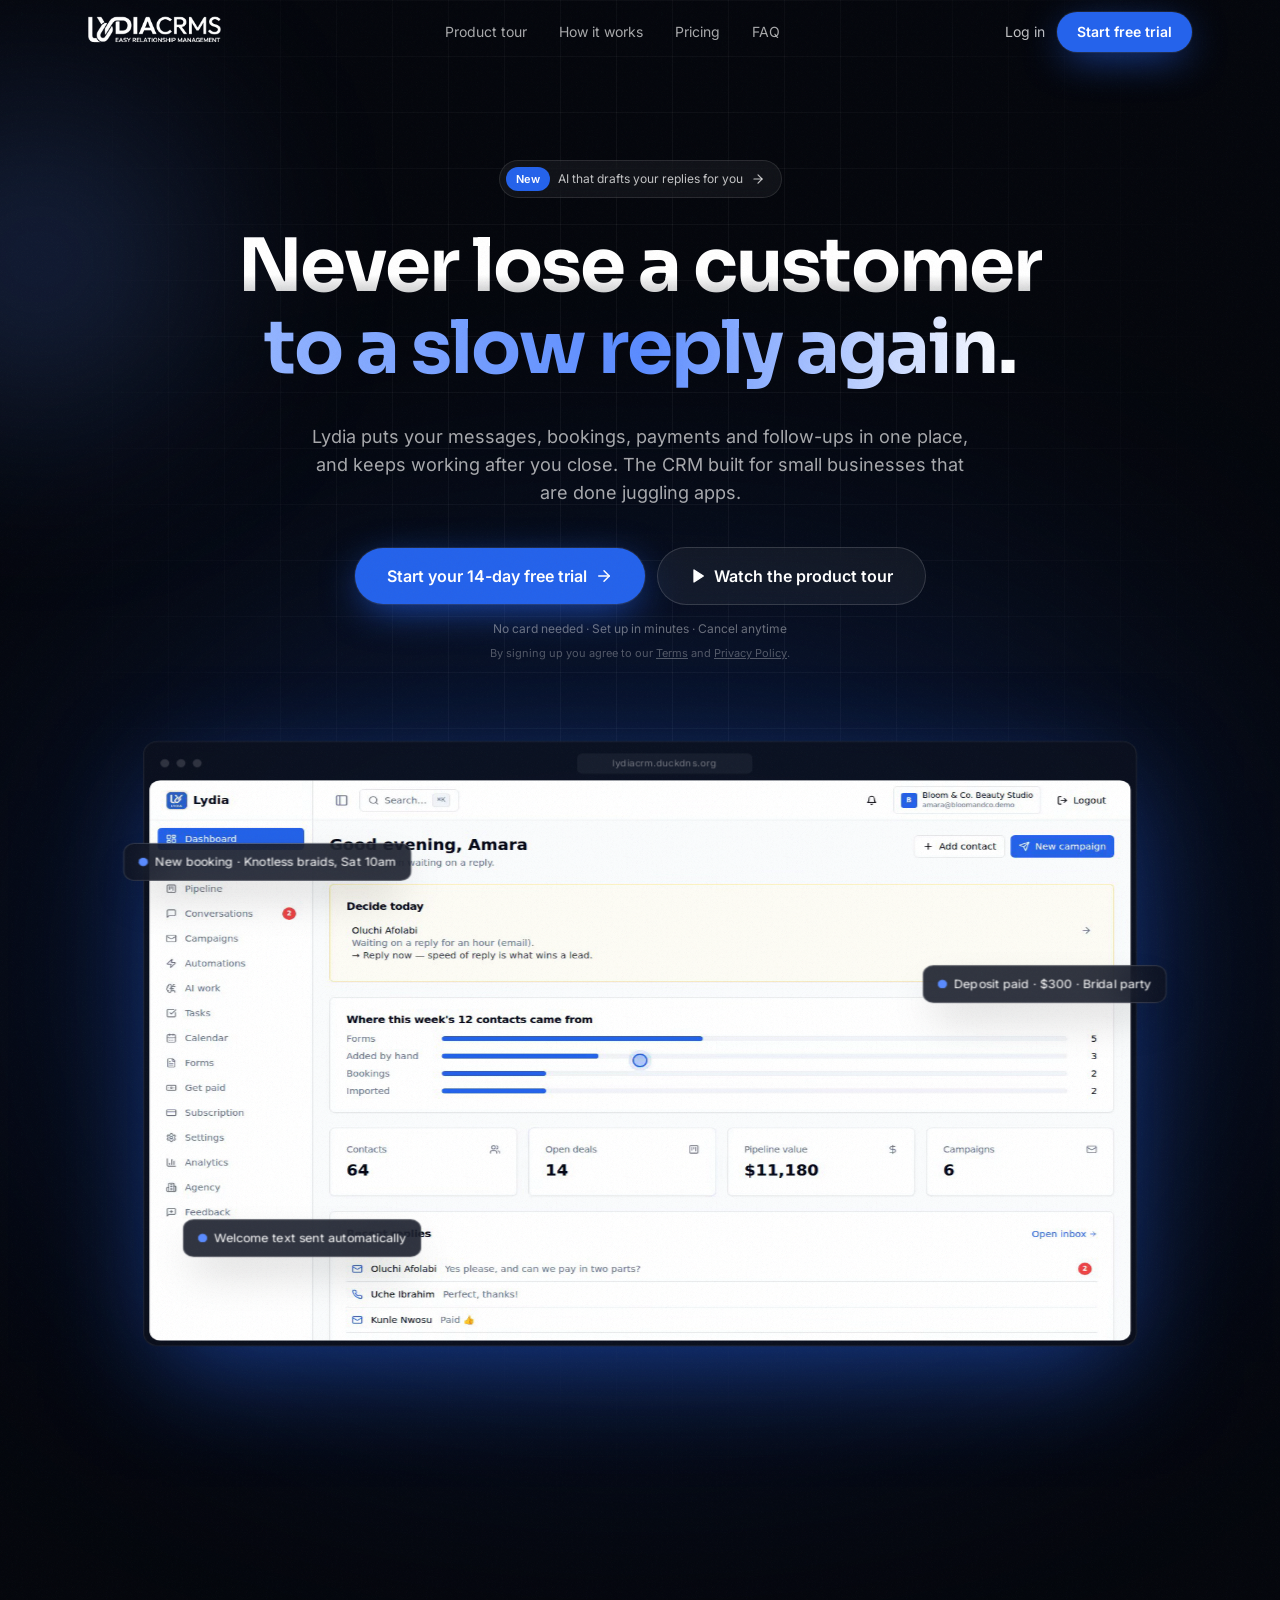
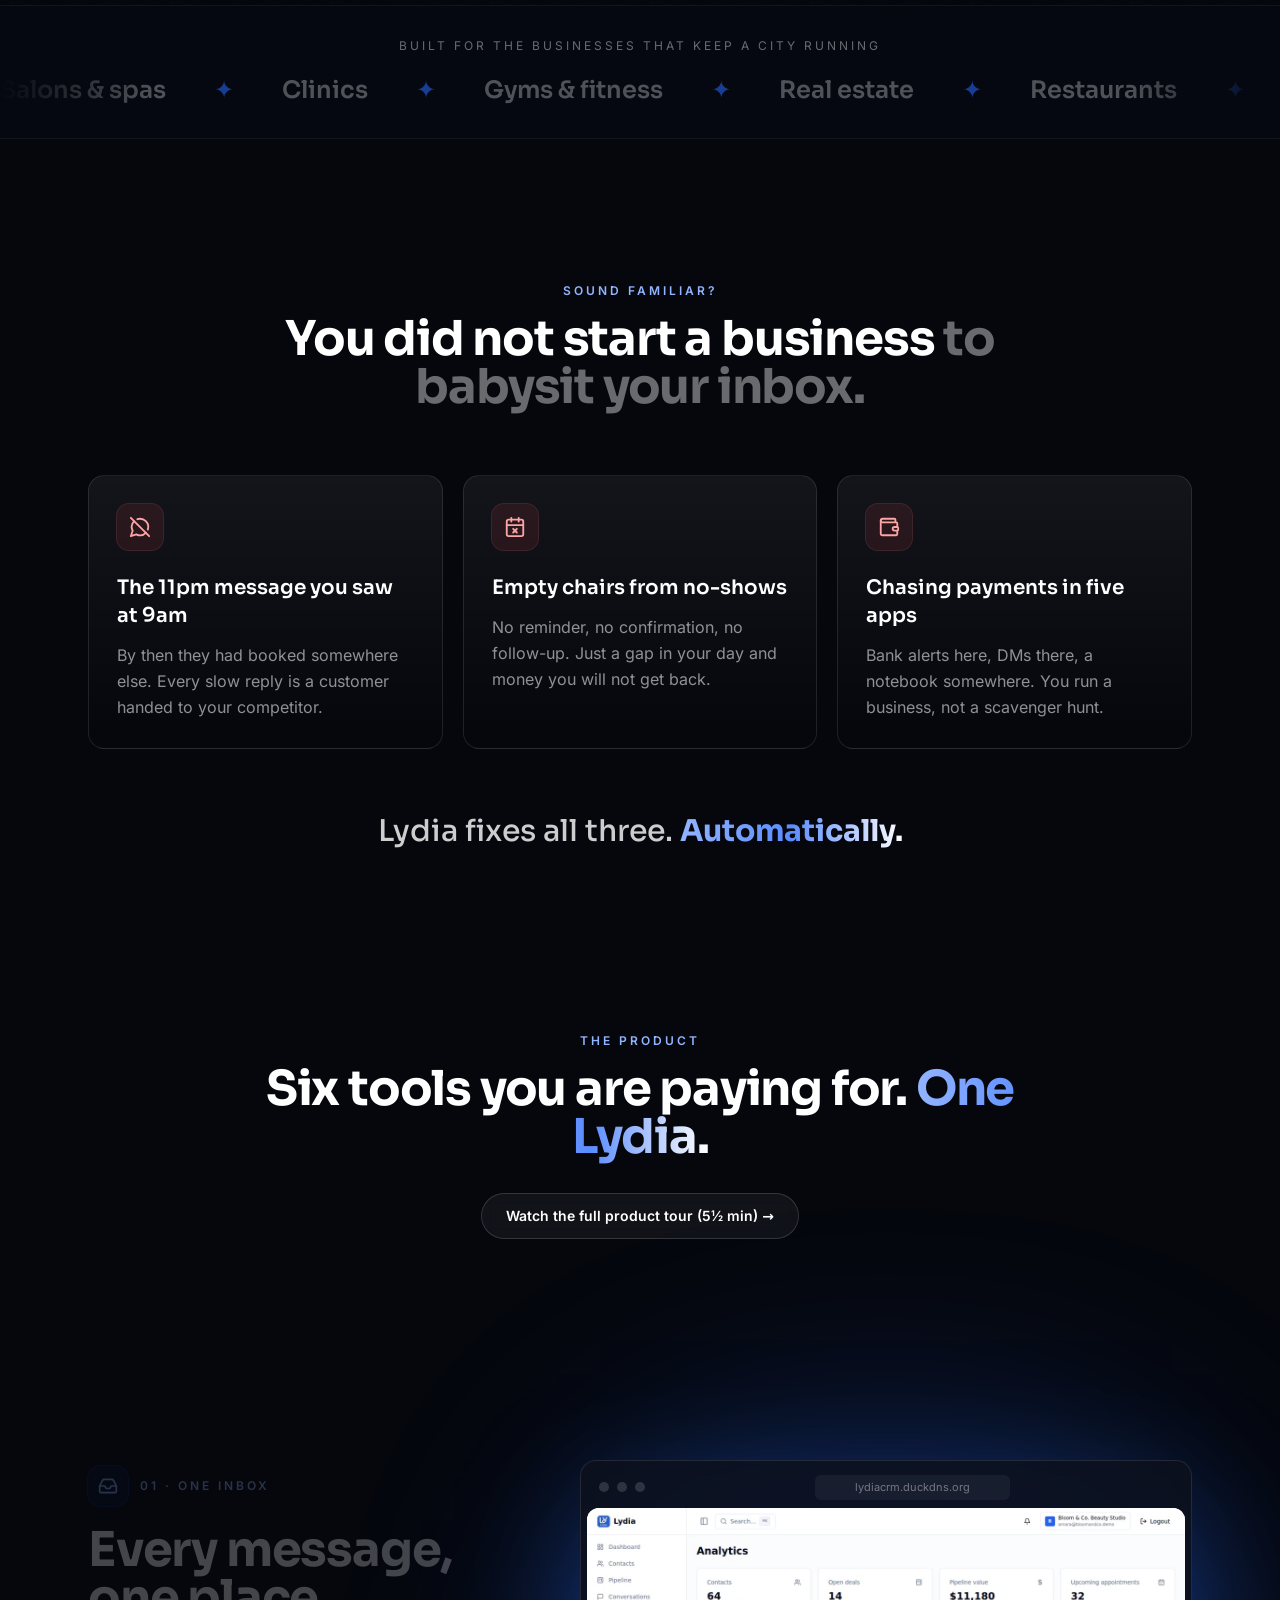
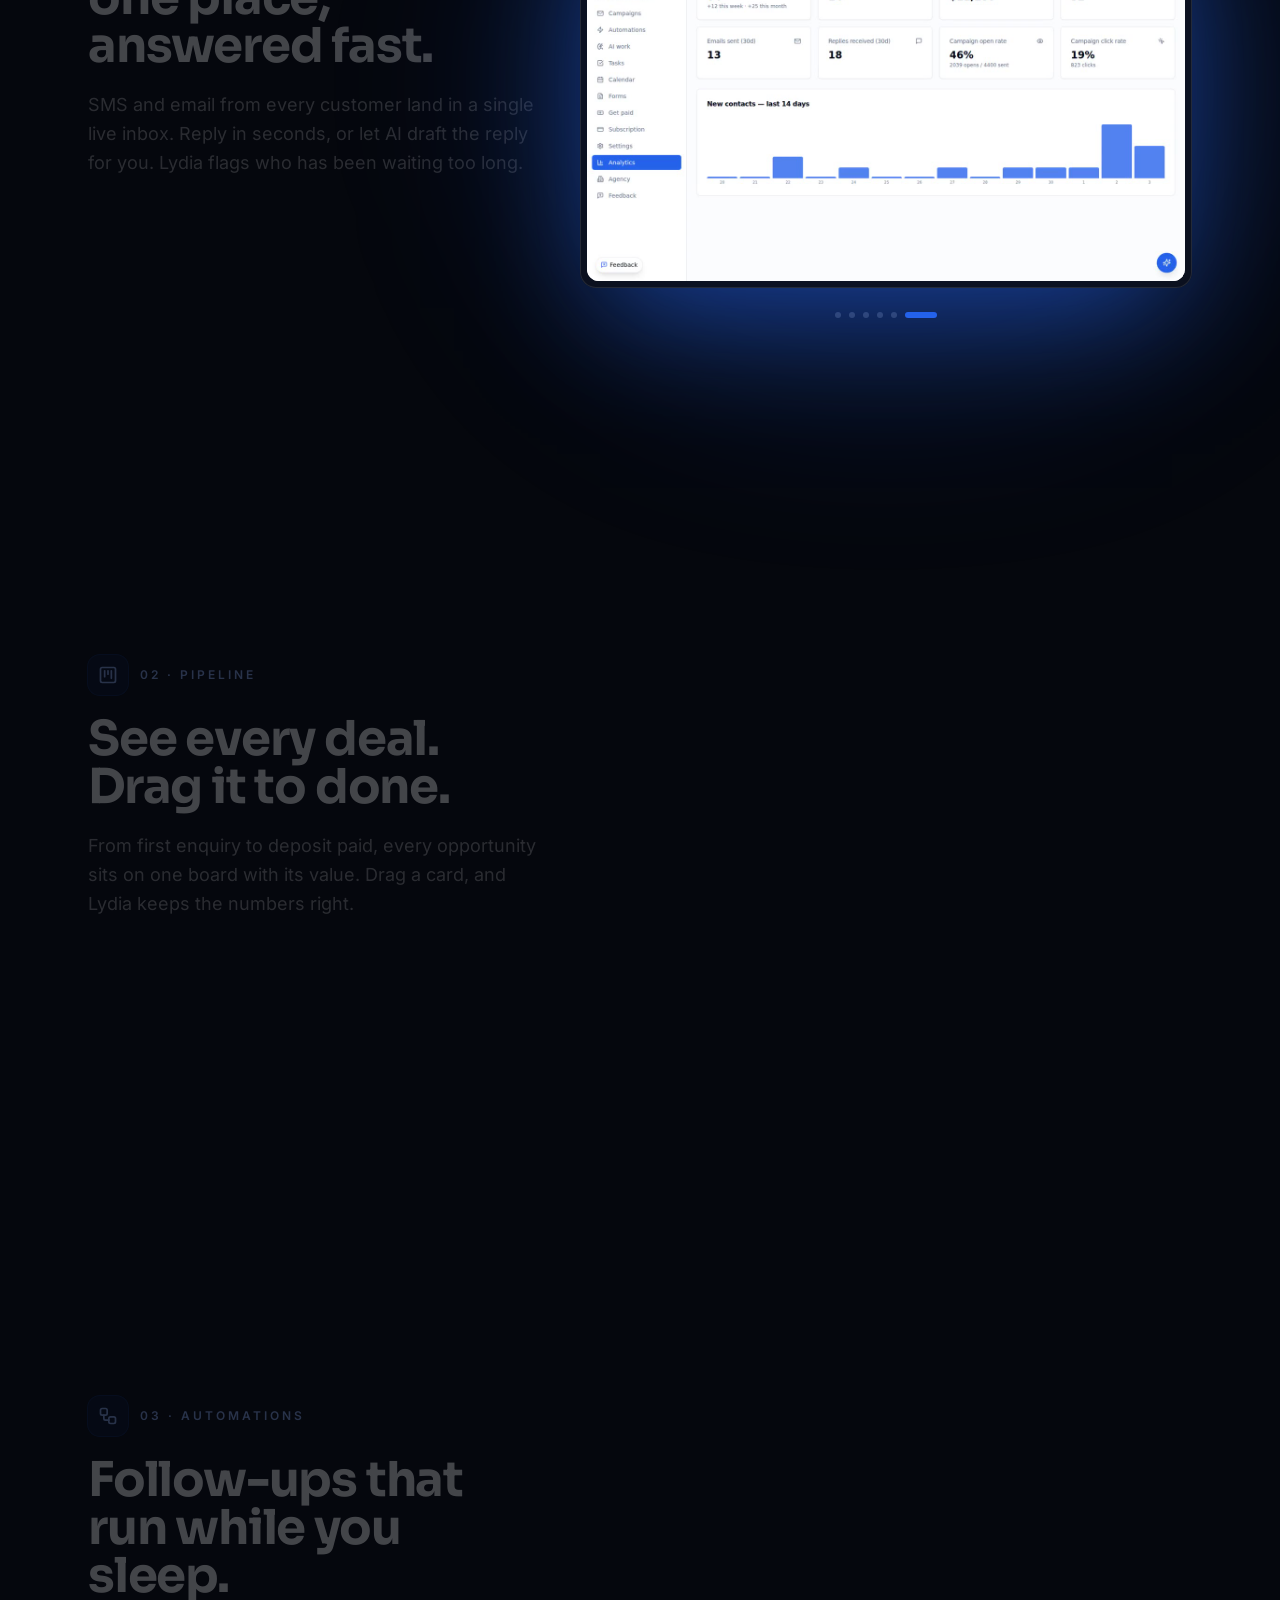
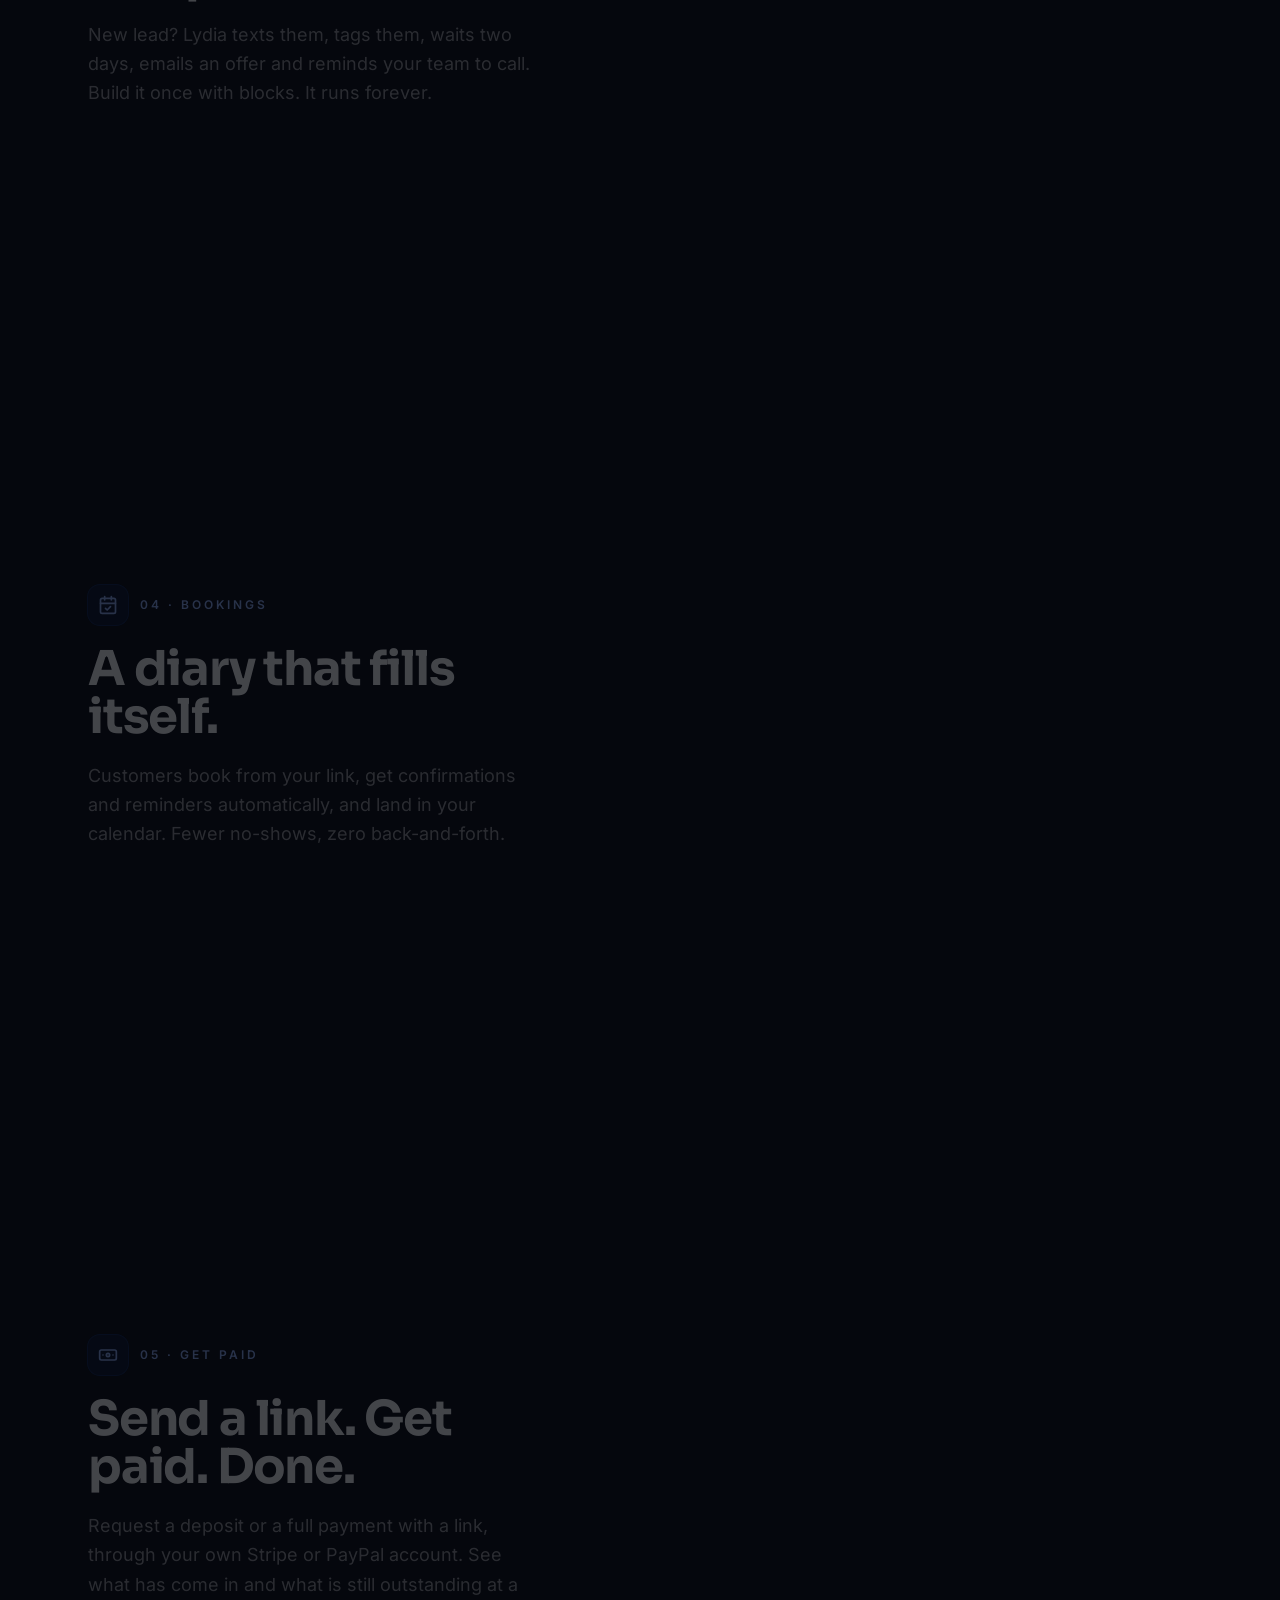
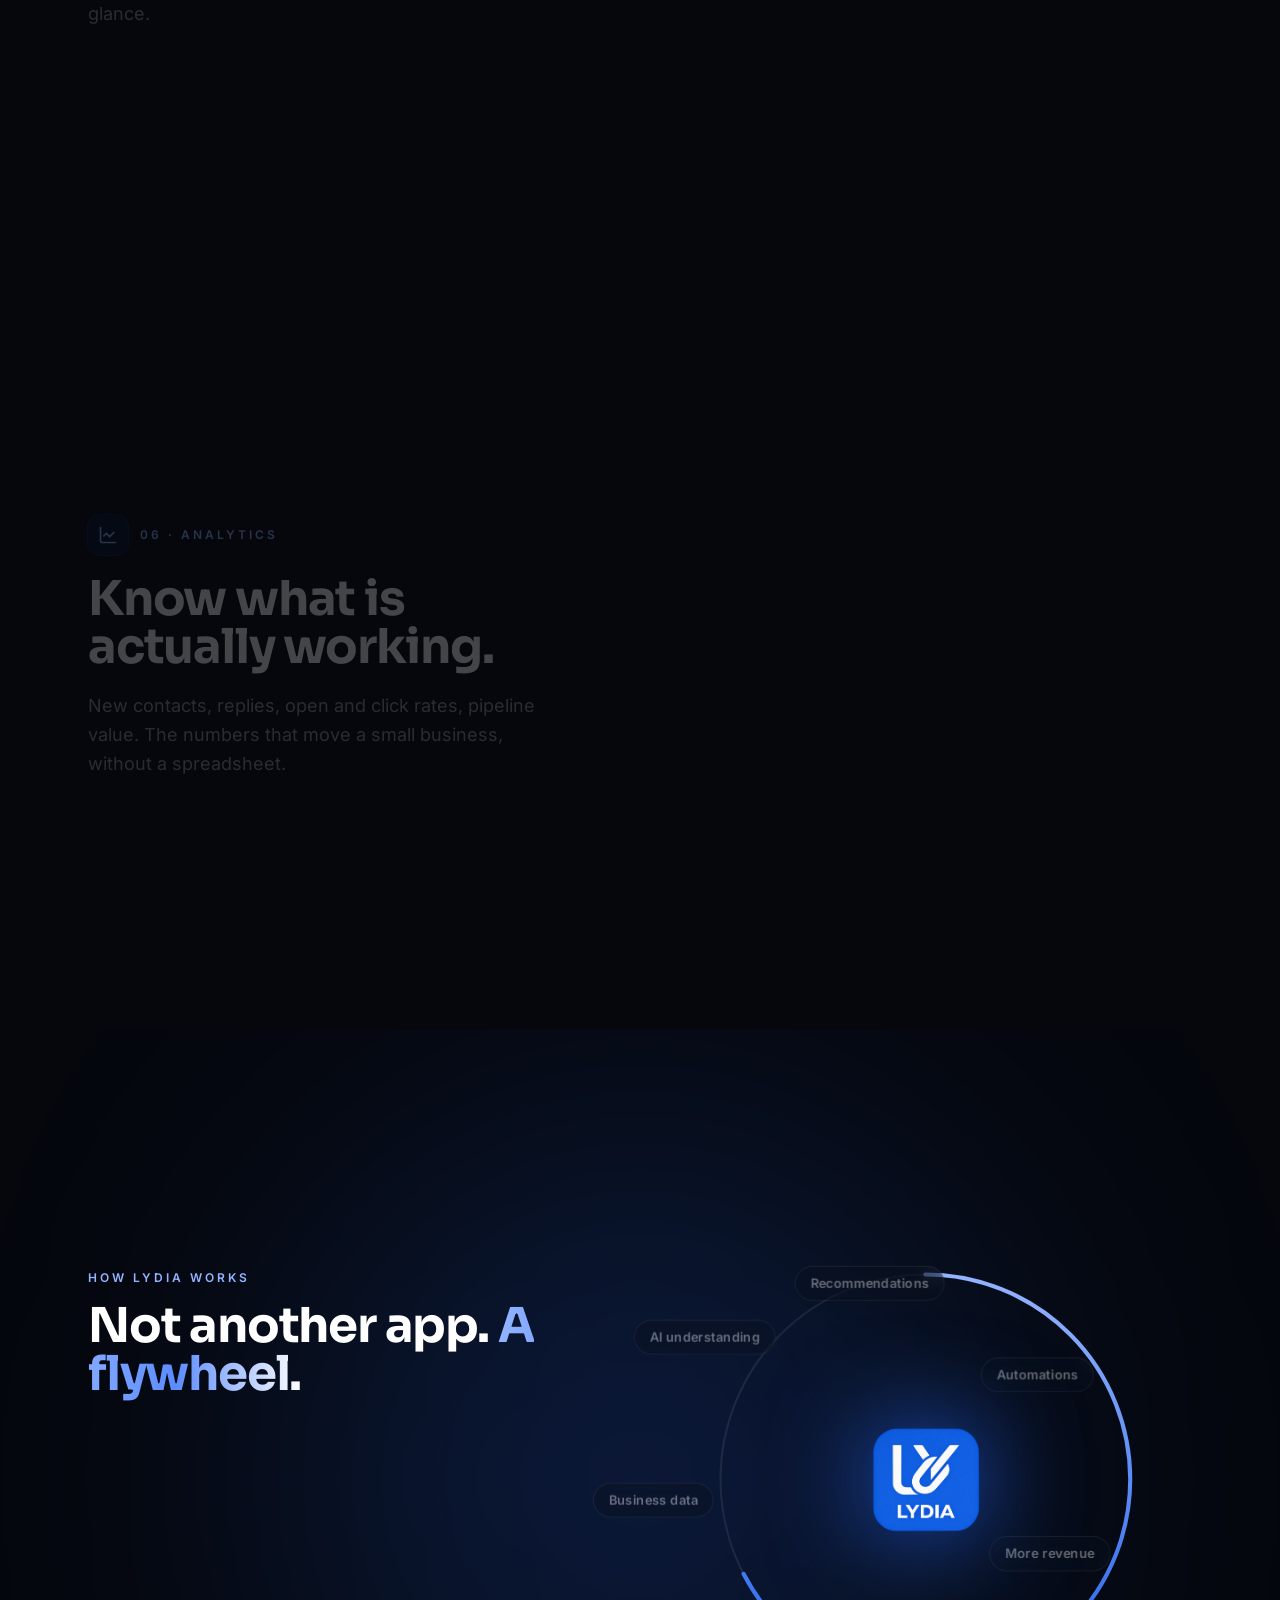
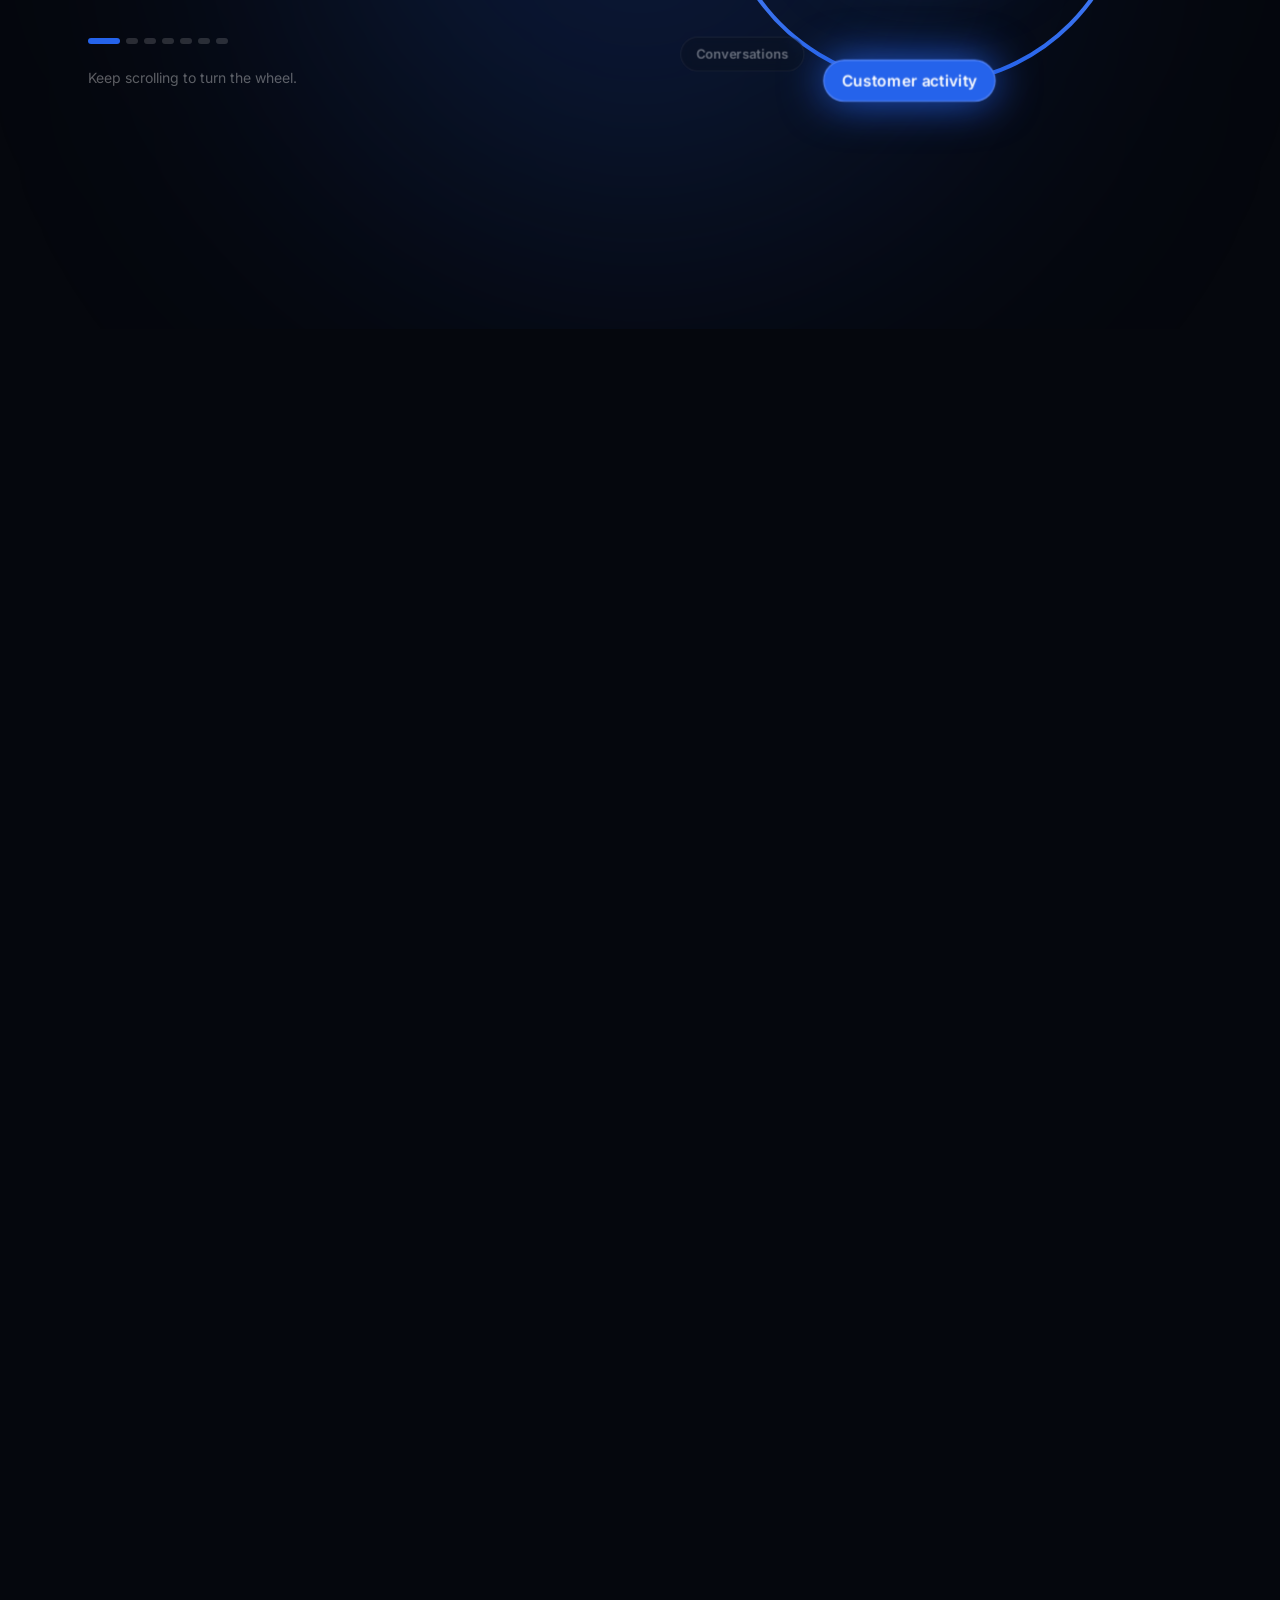
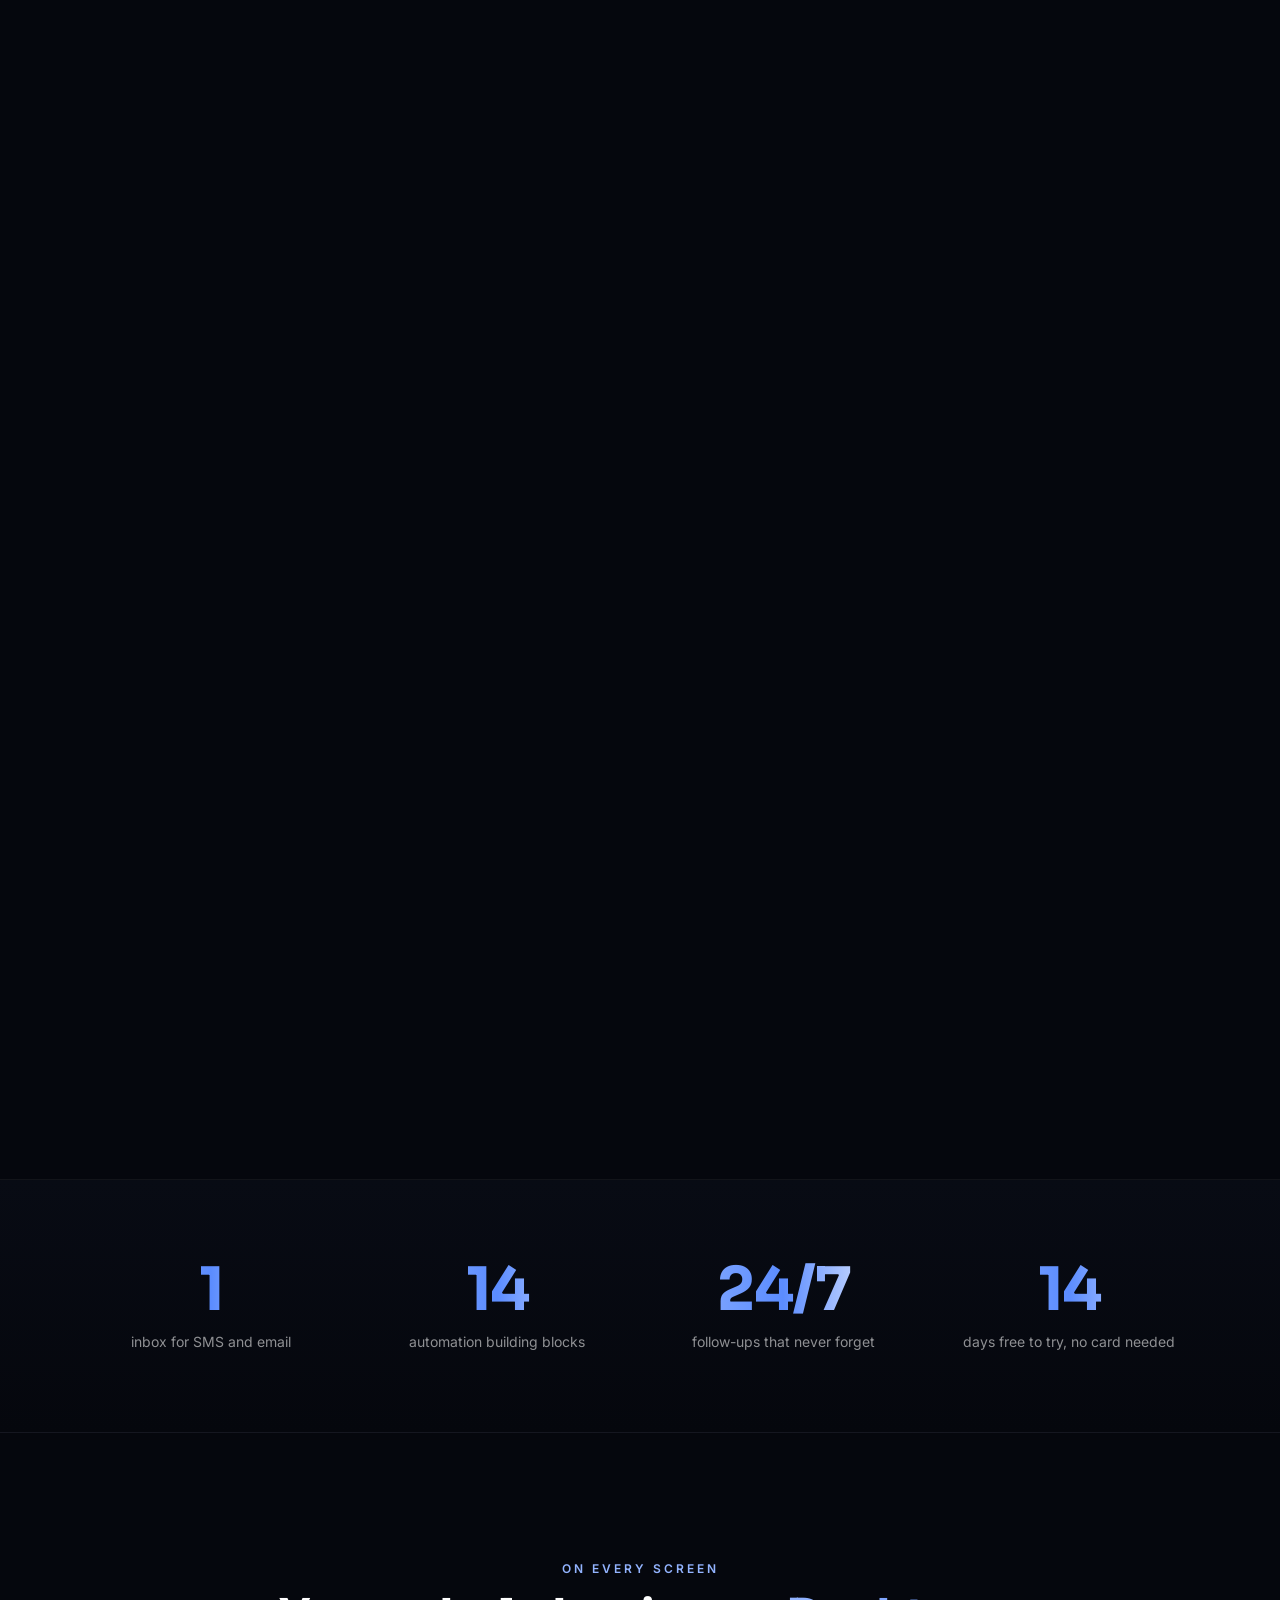
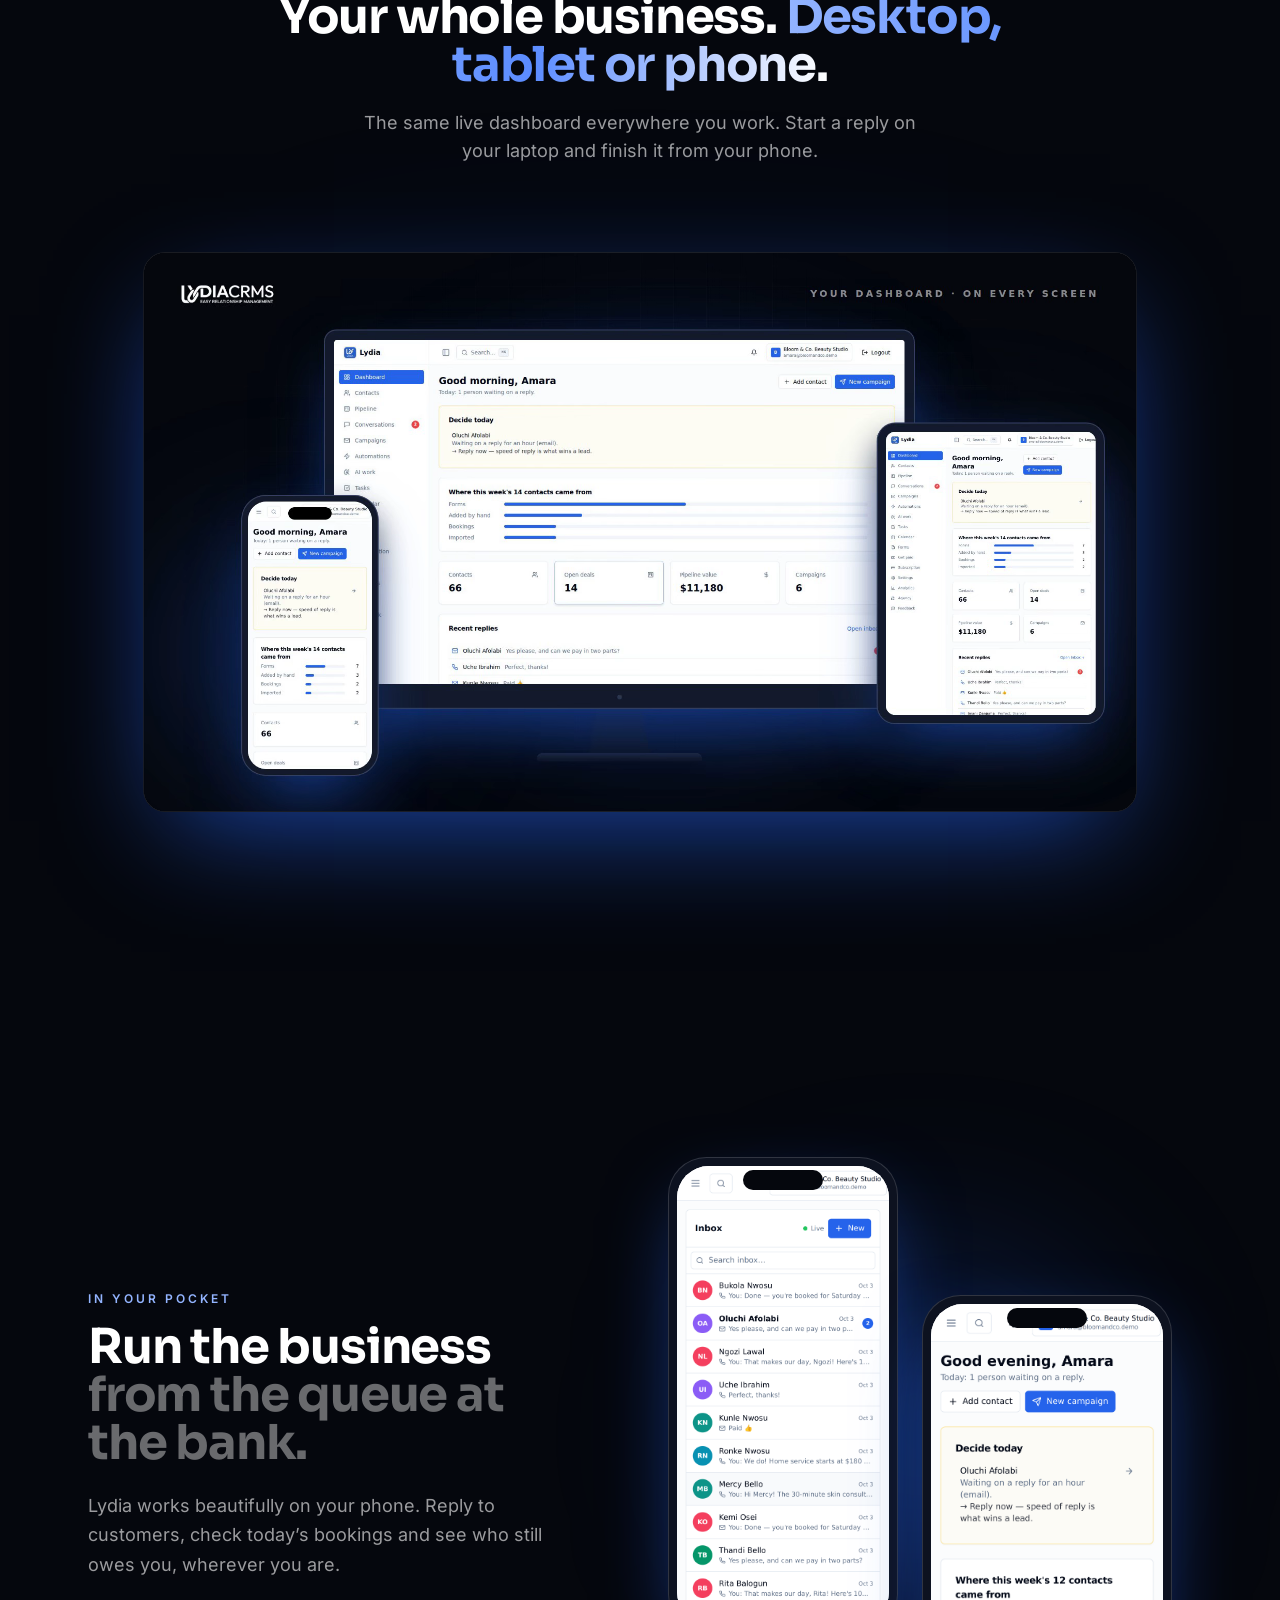
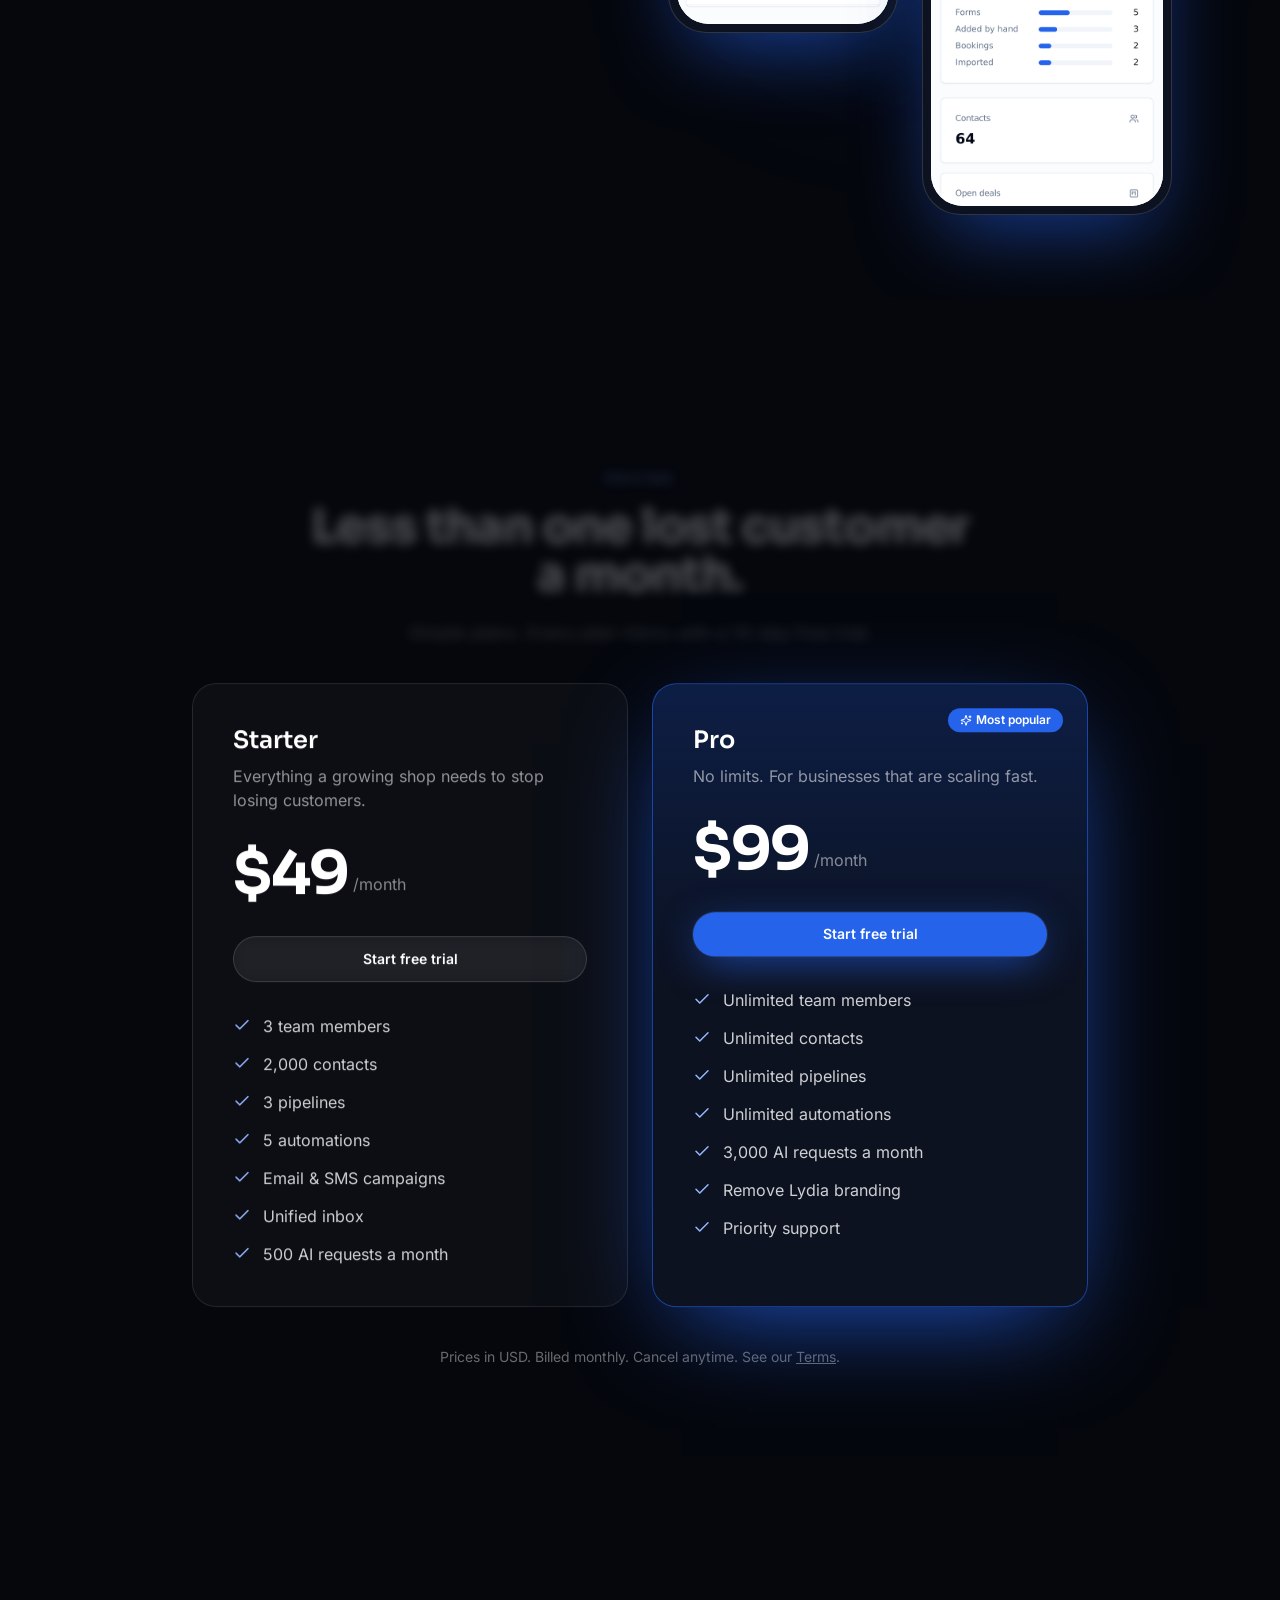
==== commit a03dba7a: "Restore the previous LydiaCRM marketing site" ====
--- a/index.html
+++ b/index.html
@@ -1,268 +1,22 @@
 <!doctype html>
 <html lang="en">
   <head>
-    <meta charset="utf-8" />
-    <meta name="viewport" content="width=device-width, initial-scale=1" />
-    <title>LydiaCRM | From enquiry to invoice</title>
-    <meta
-      name="description"
-      content="Manage enquiries, quotes, recurring jobs, visits, invoices and customer follow-up with LydiaCRM."
-    />
-    <meta property="og:title" content="LydiaCRM | From enquiry to invoice" />
-    <meta
-      property="og:description"
-      content="See how LydiaCRM connects service work from the first customer request to the final invoice."
-    />
-    <meta name="theme-color" content="#111744" />
-    <link rel="icon" href="./brand/favicon-64.png" />
-    <script type="module" crossorigin src="./assets/marketing-CMZJYb7F.js"></script>
-    <link rel="stylesheet" crossorigin href="./assets/marketing-TlFv3PTb.css">
+    <meta charset="UTF-8" />
+    <meta name="viewport" content="width=device-width, initial-scale=1.0" />
+    <title>Lydia — The CRM that works while you sleep</title>
+    <meta name="description" content="Lydia brings your customer messages, bookings, payments and follow-ups into one place, and keeps working after you close. Built for small businesses. Try it free for 14 days." />
+    <meta property="og:title" content="Lydia — The CRM that works while you sleep" />
+    <meta property="og:description" content="Messages, bookings, payments and follow-ups in one place. Built for small businesses." />
+    <meta property="og:image" content="./media/demo-poster.jpg" />
+    <meta name="theme-color" content="#05070d" />
+    <link rel="icon" href="./brand/favicon-64.png" type="image/png" />
+    <link rel="apple-touch-icon" href="./brand/apple-touch-icon.png" />
+    <script type="module" crossorigin src="./assets/home-origin-20261127.js"></script>
+    <link rel="modulepreload" crossorigin href="./assets/shared-origin-20261127.js">
+    <link rel="modulepreload" crossorigin href="./assets/cta-origin-20261127.js">
+    <link rel="stylesheet" crossorigin href="./assets/index-C4OSYHHc.css">
   </head>
   <body>
-    <a class="skip" href="#main">Skip to content</a>
-    <header class="header">
-      <nav class="wrap nav" aria-label="Main navigation">
-        <a class="brand" href="./index.html"
-          ><img
-            src="./brand/favicon-64.png"
-            width="35"
-            height="37"
-            alt=""
-          />Lydia<span>CRM</span></a
-        >
-        <button
-          class="menu"
-          type="button"
-          aria-expanded="false"
-          aria-controls="nav-links"
-        >
-          Menu
-        </button>
-        <div class="nav-links" id="nav-links">
-          <a href="#workflow">Workflow</a><a href="#features">Features</a
-          ><a href="#pricing">Pricing</a
-          ><a href="./product.html">Product tour</a>
-        </div>
-        <a
-          class="nav-login"
-          data-app="/login"
-          href="https://lydiacrm.duckdns.org/login"
-          >Log in</a
-        >
-      </nav>
-    </header>
-    <main id="main">
-      <section class="hero">
-        <div class="hero-grid wrap">
-          <div class="hero-copy">
-            <p class="eyebrow"><span></span> CRM for service businesses</p>
-            <h1>From first enquiry<br />to final <em>invoice.</em></h1>
-            <p class="intro">
-              Manage quotes, recurring jobs, visits and customer follow-up in
-              one place. Give your team the context to pick up the next step.
-            </p>
-            <div class="actions">
-              <a class="btn primary" href="./product.html"
-                >Explore the product
-                <span class="cta-arrow" aria-hidden="true"></span></a
-              ><a
-                class="btn secondary"
-                data-app="/register"
-                href="https://lydiacrm.duckdns.org/register"
-                >Start free trial</a
-              >
-            </div>
-          </div>
-          <div class="hero-visual">
-            <div class="hero-halo"></div>
-            <div class="app" data-demo="hero"></div>
-            <p class="visual-label">Illustrative workspace</p>
-          </div>
-        </div>
-      </section>
-
-      <section class="flow-section section wrap" id="workflow">
-        <span id="how"></span>
-        <div class="lead reveal">
-          <p class="eyebrow"><span></span> The workflow</p>
-          <h2>Follow the work as it happens.</h2>
-          <p>
-            See how a maintenance request becomes a quote, a recurring job and
-            an invoice.
-          </p>
-        </div>
-        <div class="flow reveal" data-demo="flow">
-          <div class="stage-list" aria-label="Workflow stages"></div>
-          <div class="demo-stage"></div>
-        </div>
-        <a class="text-link" href="./product.html"
-          >Explore all six chapters
-          <span class="cta-arrow" aria-hidden="true"></span
-        ></a>
-      </section>
-
-      <section class="features section" id="features">
-        <div class="wrap">
-          <span id="product"></span>
-          <div class="lead reveal">
-            <p class="eyebrow"><span></span> Built for teams</p>
-            <h2>See what needs attention.</h2>
-            <p>
-              Give your office, field team and finance team a shared record of
-              the work.
-            </p>
-          </div>
-          <div class="feature-grid">
-            <article class="feature reveal">
-              <span class="feature-icon" aria-hidden="true">◎</span>
-              <h3>Plan recurring work</h3>
-              <p>
-                Find jobs by type and status, schedule visits and give staff a
-                view of the day ahead.
-              </p>
-              <a href="./product.html#schedule"
-                >See scheduling
-                <span class="cta-arrow" aria-hidden="true"></span
-              ></a>
-              <div class="mini" aria-hidden="true">
-                <div><b>09:00</b> Quarterly service <span>Assigned</span></div>
-                <div><b>11:30</b> Site inspection <span>Scheduled</span></div>
-              </div>
-            </article>
-            <article class="feature reveal">
-              <span class="feature-icon" aria-hidden="true">◇</span>
-              <h3>Give customers a place to check in</h3>
-              <p>
-                Share access to eligible quotes, upcoming visits and invoices
-                through the customer portal.
-              </p>
-              <a href="./product.html#portal"
-                >See the portal
-                <span class="cta-arrow" aria-hidden="true"></span
-              ></a>
-              <div class="mini" aria-hidden="true">
-                <div>
-                  <b>Next visit</b> Tuesday, 9:00 AM <span>Confirmed</span>
-                </div>
-                <div>
-                  <b>Invoice</b> Maintenance service <span>Issued</span>
-                </div>
-              </div>
-            </article>
-            <article class="feature reveal">
-              <span class="feature-icon" aria-hidden="true">⌁</span>
-              <h3>Trace your follow-up</h3>
-              <p>
-                Open an automation run to see recorded inputs, outputs and the
-                branch it took.
-              </p>
-              <a href="./product.html#automation"
-                >See the Inspector
-                <span class="cta-arrow" aria-hidden="true"></span
-              ></a>
-              <div class="mini" aria-hidden="true">
-                <div><b>Trigger</b> Request received <span>Recorded</span></div>
-                <div><b>Step</b> Create follow-up <span>Succeeded</span></div>
-              </div>
-            </article>
-          </div>
-        </div>
-      </section>
-
-      <section class="section wrap plans" id="pricing">
-        <div class="lead reveal">
-          <p class="eyebrow"><span></span> Pricing</p>
-          <h2>Choose a plan for your team.</h2>
-          <p>Monthly plans in USD. Start with a 14-day trial.</p>
-        </div>
-        <div class="plan-grid">
-          <article class="plan reveal">
-            <h3>Starter</h3>
-            <p class="price">$49 <span>/ month</span></p>
-            <p>
-              For a small team getting its customer records and work organised.
-            </p>
-            <a
-              class="btn secondary"
-              data-app="/register"
-              href="https://lydiacrm.duckdns.org/register"
-              >Start free trial</a
-            >
-          </article>
-          <article class="plan reveal">
-            <h3>Pro</h3>
-            <p class="price">$99 <span>/ month</span></p>
-            <p>
-              For growing teams that need higher limits for contacts, pipelines
-              and automations.
-            </p>
-            <a
-              class="btn primary"
-              data-app="/register"
-              href="https://lydiacrm.duckdns.org/register"
-              >Start free trial</a
-            >
-          </article>
-        </div>
-      </section>
-
-      <section class="section wrap faq" id="faq">
-        <div class="lead reveal"><h2>Common questions</h2></div>
-        <div>
-          <details>
-            <summary>Can I manage one-time and recurring work?</summary>
-            <p>
-              Yes. Jobs distinguish one-time and recurring work. Use visits to
-              schedule and assign the work that happens on a particular date.
-            </p>
-          </details>
-          <details>
-            <summary>What can customers see in their portal?</summary>
-            <p>
-              With eligible access, customers can review service information
-              such as quotes, upcoming visits and invoices linked to them.
-            </p>
-          </details>
-          <details>
-            <summary>Can my team review what an automation did?</summary>
-            <p>
-              The Execution Inspector shows the recorded evidence for a workflow
-              run. Select a step to review available inputs, outputs and
-              decisions.
-            </p>
-          </details>
-        </div>
-      </section>
-
-      <section class="wrap closing reveal">
-        <h2>See LydiaCRM in action.</h2>
-        <p>Follow the sample workflow or start with your own workspace.</p>
-        <div class="actions">
-          <a class="btn primary" href="./product.html"
-            >Open the tour <span class="cta-arrow" aria-hidden="true"></span></a
-          ><a
-            class="btn secondary"
-            data-app="/register"
-            href="https://lydiacrm.duckdns.org/register"
-            >Start free trial</a
-          >
-        </div>
-      </section>
-    </main>
-    <footer class="wrap footer">
-      <a class="brand" href="./index.html"
-        ><img
-          src="./brand/favicon-64.png"
-          width="35"
-          height="37"
-          alt=""
-        />Lydia<span>CRM</span></a
-      >
-      <div>
-        <a href="./privacy.html">Privacy</a><a href="./terms.html">Terms</a
-        ><a href="./security.html">Security</a
-        ><a href="./cookies.html">Cookies</a><a href="./dpa.html">DPA</a>
-      </div>
-    </footer>
+    <div id="root"></div>
   </body>
 </html>
--- a/assets/index-C4OSYHHc.css
+++ b/assets/index-C4OSYHHc.css
@@ -0,0 +1 @@
+@font-face{font-family:Inter Variable;font-style:normal;font-display:swap;font-weight:100 900;src:url(./inter-cyrillic-ext-wght-normal-BOeWTOD4.woff2) format("woff2-variations");unicode-range:U+0460-052F,U+1C80-1C8A,U+20B4,U+2DE0-2DFF,U+A640-A69F,U+FE2E-FE2F}@font-face{font-family:Inter Variable;font-style:normal;font-display:swap;font-weight:100 900;src:url(./inter-cyrillic-wght-normal-DqGufNeO.woff2) format("woff2-variations");unicode-range:U+0301,U+0400-045F,U+0490-0491,U+04B0-04B1,U+2116}@font-face{font-family:Inter Variable;font-style:normal;font-display:swap;font-weight:100 900;src:url(./inter-greek-ext-wght-normal-DlzME5K_.woff2) format("woff2-variations");unicode-range:U+1F00-1FFF}@font-face{font-family:Inter Variable;font-style:normal;font-display:swap;font-weight:100 900;src:url(./inter-greek-wght-normal-CkhJZR-_.woff2) format("woff2-variations");unicode-range:U+0370-0377,U+037A-037F,U+0384-038A,U+038C,U+038E-03A1,U+03A3-03FF}@font-face{font-family:Inter Variable;font-style:normal;font-display:swap;font-weight:100 900;src:url(./inter-vietnamese-wght-normal-CBcvBZtf.woff2) format("woff2-variations");unicode-range:U+0102-0103,U+0110-0111,U+0128-0129,U+0168-0169,U+01A0-01A1,U+01AF-01B0,U+0300-0301,U+0303-0304,U+0308-0309,U+0323,U+0329,U+1EA0-1EF9,U+20AB}@font-face{font-family:Inter Variable;font-style:normal;font-display:swap;font-weight:100 900;src:url(./inter-latin-ext-wght-normal-DO1Apj_S.woff2) format("woff2-variations");unicode-range:U+0100-02BA,U+02BD-02C5,U+02C7-02CC,U+02CE-02D7,U+02DD-02FF,U+0304,U+0308,U+0329,U+1D00-1DBF,U+1E00-1E9F,U+1EF2-1EFF,U+2020,U+20A0-20AB,U+20AD-20C0,U+2113,U+2C60-2C7F,U+A720-A7FF}@font-face{font-family:Inter Variable;font-style:normal;font-display:swap;font-weight:100 900;src:url(./inter-latin-wght-normal-Dx4kXJAl.woff2) format("woff2-variations");unicode-range:U+0000-00FF,U+0131,U+0152-0153,U+02BB-02BC,U+02C6,U+02DA,U+02DC,U+0304,U+0308,U+0329,U+2000-206F,U+20AC,U+2122,U+2191,U+2193,U+2212,U+2215,U+FEFF,U+FFFD}@font-face{font-family:Sora;font-style:normal;font-display:swap;font-weight:500;src:url(./sora-latin-500-normal-01eiPEn0.woff2) format("woff2"),url(./sora-latin-500-normal-w58xtEt9.woff) format("woff")}@font-face{font-family:Sora;font-style:normal;font-display:swap;font-weight:600;src:url(./sora-latin-600-normal-Cdg4DaK0.woff2) format("woff2"),url(./sora-latin-600-normal-1_7fyUAY.woff) format("woff")}@font-face{font-family:Sora;font-style:normal;font-display:swap;font-weight:700;src:url(./sora-latin-700-normal-9waGdLWo.woff2) format("woff2"),url(./sora-latin-700-normal-BKPfQAnC.woff) format("woff")}@font-face{font-family:Sora;font-style:normal;font-display:swap;font-weight:800;src:url(./sora-latin-800-normal-2tKLL3qT.woff2) format("woff2"),url(./sora-latin-800-normal-c3Huklug.woff) format("woff")}*,:before,:after{--tw-border-spacing-x: 0;--tw-border-spacing-y: 0;--tw-translate-x: 0;--tw-translate-y: 0;--tw-rotate: 0;--tw-skew-x: 0;--tw-skew-y: 0;--tw-scale-x: 1;--tw-scale-y: 1;--tw-pan-x: ;--tw-pan-y: ;--tw-pinch-zoom: ;--tw-scroll-snap-strictness: proximity;--tw-gradient-from-position: ;--tw-gradient-via-position: ;--tw-gradient-to-position: ;--tw-ordinal: ;--tw-slashed-zero: ;--tw-numeric-figure: ;--tw-numeric-spacing: ;--tw-numeric-fraction: ;--tw-ring-inset: ;--tw-ring-offset-width: 0px;--tw-ring-offset-color: #fff;--tw-ring-color: rgb(59 130 246 / .5);--tw-ring-offset-shadow: 0 0 #0000;--tw-ring-shadow: 0 0 #0000;--tw-shadow: 0 0 #0000;--tw-shadow-colored: 0 0 #0000;--tw-blur: ;--tw-brightness: ;--tw-contrast: ;--tw-grayscale: ;--tw-hue-rotate: ;--tw-invert: ;--tw-saturate: ;--tw-sepia: ;--tw-drop-shadow: ;--tw-backdrop-blur: ;--tw-backdrop-brightness: ;--tw-backdrop-contrast: ;--tw-backdrop-grayscale: ;--tw-backdrop-hue-rotate: ;--tw-backdrop-invert: ;--tw-backdrop-opacity: ;--tw-backdrop-saturate: ;--tw-backdrop-sepia: ;--tw-contain-size: ;--tw-contain-layout: ;--tw-contain-paint: ;--tw-contain-style: }::backdrop{--tw-border-spacing-x: 0;--tw-border-spacing-y: 0;--tw-translate-x: 0;--tw-translate-y: 0;--tw-rotate: 0;--tw-skew-x: 0;--tw-skew-y: 0;--tw-scale-x: 1;--tw-scale-y: 1;--tw-pan-x: ;--tw-pan-y: ;--tw-pinch-zoom: ;--tw-scroll-snap-strictness: proximity;--tw-gradient-from-position: ;--tw-gradient-via-position: ;--tw-gradient-to-position: ;--tw-ordinal: ;--tw-slashed-zero: ;--tw-numeric-figure: ;--tw-numeric-spacing: ;--tw-numeric-fraction: ;--tw-ring-inset: ;--tw-ring-offset-width: 0px;--tw-ring-offset-color: #fff;--tw-ring-color: rgb(59 130 246 / .5);--tw-ring-offset-shadow: 0 0 #0000;--tw-ring-shadow: 0 0 #0000;--tw-shadow: 0 0 #0000;--tw-shadow-colored: 0 0 #0000;--tw-blur: ;--tw-brightness: ;--tw-contrast: ;--tw-grayscale: ;--tw-hue-rotate: ;--tw-invert: ;--tw-saturate: ;--tw-sepia: ;--tw-drop-shadow: ;--tw-backdrop-blur: ;--tw-backdrop-brightness: ;--tw-backdrop-contrast: ;--tw-backdrop-grayscale: ;--tw-backdrop-hue-rotate: ;--tw-backdrop-invert: ;--tw-backdrop-opacity: ;--tw-backdrop-saturate: ;--tw-backdrop-sepia: ;--tw-contain-size: ;--tw-contain-layout: ;--tw-contain-paint: ;--tw-contain-style: }*,:before,:after{box-sizing:border-box;border-width:0;border-style:solid;border-color:#e5e7eb}:before,:after{--tw-content: ""}html,:host{line-height:1.5;-webkit-text-size-adjust:100%;-moz-tab-size:4;-o-tab-size:4;tab-size:4;font-family:Inter Variable,system-ui,sans-serif;font-feature-settings:normal;font-variation-settings:normal;-webkit-tap-highlight-color:transparent}body{margin:0;line-height:inherit}hr{height:0;color:inherit;border-top-width:1px}abbr:where([title]){-webkit-text-decoration:underline dotted;text-decoration:underline dotted}h1,h2,h3,h4,h5,h6{font-size:inherit;font-weight:inherit}a{color:inherit;text-decoration:inherit}b,strong{font-weight:bolder}code,kbd,samp,pre{font-family:ui-monospace,SFMono-Regular,Menlo,Monaco,Consolas,Liberation Mono,Courier New,monospace;font-feature-settings:normal;font-variation-settings:normal;font-size:1em}small{font-size:80%}sub,sup{font-size:75%;line-height:0;position:relative;vertical-align:baseline}sub{bottom:-.25em}sup{top:-.5em}table{text-indent:0;border-color:inherit;border-collapse:collapse}button,input,optgroup,select,textarea{font-family:inherit;font-feature-settings:inherit;font-variation-settings:inherit;font-size:100%;font-weight:inherit;line-height:inherit;letter-spacing:inherit;color:inherit;margin:0;padding:0}button,select{text-transform:none}button,input:where([type=button]),input:where([type=reset]),input:where([type=submit]){-webkit-appearance:button;background-color:transparent;background-image:none}:-moz-focusring{outline:auto}:-moz-ui-invalid{box-shadow:none}progress{vertical-align:baseline}::-webkit-inner-spin-button,::-webkit-outer-spin-button{height:auto}[type=search]{-webkit-appearance:textfield;outline-offset:-2px}::-webkit-search-decoration{-webkit-appearance:none}::-webkit-file-upload-button{-webkit-appearance:button;font:inherit}summary{display:list-item}blockquote,dl,dd,h1,h2,h3,h4,h5,h6,hr,figure,p,pre{margin:0}fieldset{margin:0;padding:0}legend{padding:0}ol,ul,menu{list-style:none;margin:0;padding:0}dialog{padding:0}textarea{resize:vertical}input::-moz-placeholder,textarea::-moz-placeholder{opacity:1;color:#9ca3af}input::placeholder,textarea::placeholder{opacity:1;color:#9ca3af}button,[role=button]{cursor:pointer}:disabled{cursor:default}img,svg,video,canvas,audio,iframe,embed,object{display:block;vertical-align:middle}img,video{max-width:100%;height:auto}[hidden]:where(:not([hidden=until-found])){display:none}.container-x{margin-left:auto;margin-right:auto;width:100%;max-width:72rem;padding-left:1rem;padding-right:1rem}@media (min-width: 640px){.container-x{padding-left:1.5rem;padding-right:1.5rem}}.btn-primary{display:inline-flex;align-items:center;justify-content:center;gap:.5rem;border-radius:9999px;--tw-bg-opacity: 1;background-color:rgb(37 99 235 / var(--tw-bg-opacity, 1));padding:.75rem 1.5rem;font-size:.875rem;line-height:1.25rem;font-weight:600;--tw-text-opacity: 1;color:rgb(255 255 255 / var(--tw-text-opacity, 1));--tw-shadow: 0 0 0 1px rgba(255,255,255,.08),0 10px 40px -8px rgba(37,99,235,.8);--tw-shadow-colored: 0 0 0 1px var(--tw-shadow-color), 0 10px 40px -8px var(--tw-shadow-color);box-shadow:var(--tw-ring-offset-shadow, 0 0 #0000),var(--tw-ring-shadow, 0 0 #0000),var(--tw-shadow);transition-property:color,background-color,border-color,text-decoration-color,fill,stroke,opacity,box-shadow,transform,filter,backdrop-filter;transition-timing-function:cubic-bezier(.4,0,.2,1);transition-duration:.15s}.btn-primary:hover{--tw-bg-opacity: 1;background-color:rgb(91 140 255 / var(--tw-bg-opacity, 1));--tw-shadow: 0 0 0 1px rgba(255,255,255,.15),0 14px 50px -6px rgba(37,99,235,1);--tw-shadow-colored: 0 0 0 1px var(--tw-shadow-color), 0 14px 50px -6px var(--tw-shadow-color);box-shadow:var(--tw-ring-offset-shadow, 0 0 #0000),var(--tw-ring-shadow, 0 0 #0000),var(--tw-shadow)}.btn-ghost{display:inline-flex;align-items:center;justify-content:center;gap:.5rem;border-radius:9999px;border-width:1px;border-color:#ffffff26;background-color:#ffffff0d;padding:.75rem 1.5rem;font-size:.875rem;line-height:1.25rem;font-weight:600;--tw-text-opacity: 1;color:rgb(255 255 255 / var(--tw-text-opacity, 1));--tw-backdrop-blur: blur(8px);-webkit-backdrop-filter:var(--tw-backdrop-blur) var(--tw-backdrop-brightness) var(--tw-backdrop-contrast) var(--tw-backdrop-grayscale) var(--tw-backdrop-hue-rotate) var(--tw-backdrop-invert) var(--tw-backdrop-opacity) var(--tw-backdrop-saturate) var(--tw-backdrop-sepia);backdrop-filter:var(--tw-backdrop-blur) var(--tw-backdrop-brightness) var(--tw-backdrop-contrast) var(--tw-backdrop-grayscale) var(--tw-backdrop-hue-rotate) var(--tw-backdrop-invert) var(--tw-backdrop-opacity) var(--tw-backdrop-saturate) var(--tw-backdrop-sepia);transition-property:color,background-color,border-color,text-decoration-color,fill,stroke,opacity,box-shadow,transform,filter,backdrop-filter;transition-timing-function:cubic-bezier(.4,0,.2,1);transition-duration:.15s}.btn-ghost:hover{border-color:#ffffff4d;background-color:#ffffff1a}.eyebrow{font-size:.75rem;line-height:1rem;font-weight:600;text-transform:uppercase;letter-spacing:.25em;--tw-text-opacity: 1;color:rgb(147 180 255 / var(--tw-text-opacity, 1))}.h-display{font-family:Sora,Inter Variable,system-ui,sans-serif;font-weight:700;letter-spacing:-.025em}.text-gradient{background-image:linear-gradient(to bottom,var(--tw-gradient-stops));--tw-gradient-from: #fff var(--tw-gradient-from-position);--tw-gradient-stops: var(--tw-gradient-from), var(--tw-gradient-to);--tw-gradient-to: rgb(255 255 255 / 0) var(--tw-gradient-to-position);--tw-gradient-stops: var(--tw-gradient-from), #fff var(--tw-gradient-via-position), var(--tw-gradient-to);--tw-gradient-to: rgb(255 255 255 / .5) var(--tw-gradient-to-position);-webkit-background-clip:text;background-clip:text;color:transparent}.text-blue-gradient{background-image:linear-gradient(to right,var(--tw-gradient-stops));--tw-gradient-from: #93b4ff var(--tw-gradient-from-position);--tw-gradient-to: rgb(147 180 255 / 0) var(--tw-gradient-to-position);--tw-gradient-stops: var(--tw-gradient-from), var(--tw-gradient-to);--tw-gradient-to: rgb(91 140 255 / 0) var(--tw-gradient-to-position);--tw-gradient-stops: var(--tw-gradient-from), #5b8cff var(--tw-gradient-via-position), var(--tw-gradient-to);--tw-gradient-to: #fff var(--tw-gradient-to-position);-webkit-background-clip:text;background-clip:text;color:transparent}.pointer-events-none{pointer-events:none}.visible{visibility:visible}.fixed{position:fixed}.absolute{position:absolute}.relative{position:relative}.sticky{position:sticky}.-inset-10{top:-2.5rem;right:-2.5rem;bottom:-2.5rem;left:-2.5rem}.-inset-6{top:-1.5rem;right:-1.5rem;bottom:-1.5rem;left:-1.5rem}.inset-0{top:0;right:0;bottom:0;left:0}.inset-x-0{left:0;right:0}.inset-x-\[10\%\]{left:10%;right:10%}.inset-y-\[15\%\]{top:15%;bottom:15%}.-left-40{left:-10rem}.-right-20{right:-5rem}.-top-20{top:-5rem}.bottom-\[14\%\]{bottom:14%}.left-1\/2{left:50%}.left-\[-2\%\]{left:-2%}.left-\[4\%\]{left:4%}.right-6{right:1.5rem}.right-\[-3\%\]{right:-3%}.top-0{top:0}.top-1\/2{top:50%}.top-10{top:2.5rem}.top-20{top:5rem}.top-3{top:.75rem}.top-40{top:10rem}.top-6{top:1.5rem}.top-\[18\%\]{top:18%}.top-\[38\%\]{top:38%}.z-10{z-index:10}.z-50{z-index:50}.order-1{order:1}.order-2{order:2}.m-auto{margin:auto}.mx-auto{margin-left:auto;margin-right:auto}.mb-2{margin-bottom:.5rem}.mb-5{margin-bottom:1.25rem}.mb-6{margin-bottom:1.5rem}.mb-8{margin-bottom:2rem}.ml-12{margin-left:3rem}.mr-2{margin-right:.5rem}.mt-0\.5{margin-top:.125rem}.mt-10{margin-top:2.5rem}.mt-12{margin-top:3rem}.mt-14{margin-top:3.5rem}.mt-16{margin-top:4rem}.mt-2{margin-top:.5rem}.mt-3{margin-top:.75rem}.mt-4{margin-top:1rem}.mt-5{margin-top:1.25rem}.mt-6{margin-top:1.5rem}.mt-7{margin-top:1.75rem}.mt-8{margin-top:2rem}.block{display:block}.inline-block{display:inline-block}.flex{display:flex}.inline-flex{display:inline-flex}.table{display:table}.grid{display:grid}.hidden{display:none}.aspect-\[16\/10\]{aspect-ratio:16/10}.aspect-\[390\/844\]{aspect-ratio:390/844}.aspect-square{aspect-ratio:1 / 1}.aspect-video{aspect-ratio:16 / 9}.h-1\.5{height:.375rem}.h-16{height:4rem}.h-2\.5{height:.625rem}.h-20{height:5rem}.h-5{height:1.25rem}.h-8{height:2rem}.h-80{height:20rem}.h-\[360px\]{height:360px}.h-\[500px\]{height:500px}.h-\[560px\]{height:560px}.h-\[700px\]{height:700px}.h-\[720px\]{height:720px}.h-full{height:100%}.h-screen{height:100vh}.max-h-\[22rem\]{max-height:22rem}.min-h-\[11rem\]{min-height:11rem}.min-h-\[70vh\]{min-height:70vh}.w-1\.5{width:.375rem}.w-2\.5{width:.625rem}.w-20{width:5rem}.w-3{width:.75rem}.w-8{width:2rem}.w-80{width:20rem}.w-\[1100px\]{width:1100px}.w-\[44\%\]{width:44%}.w-\[48\%\]{width:48%}.w-\[700px\]{width:700px}.w-\[760px\]{width:760px}.w-\[900px\]{width:900px}.w-auto{width:auto}.w-full{width:100%}.w-max{width:-moz-max-content;width:max-content}.min-w-0{min-width:0px}.min-w-\[34rem\]{min-width:34rem}.max-w-2xl{max-width:42rem}.max-w-3xl{max-width:48rem}.max-w-4xl{max-width:56rem}.max-w-6xl{max-width:72rem}.max-w-\[230px\]{max-width:230px}.max-w-\[250px\]{max-width:250px}.max-w-\[min\(78vw\,46vh\)\]{max-width:min(78vw,46vh)}.max-w-lg{max-width:32rem}.max-w-md{max-width:28rem}.max-w-xl{max-width:36rem}.shrink-0{flex-shrink:0}.-translate-x-1\/2{--tw-translate-x: -50%;transform:translate(var(--tw-translate-x),var(--tw-translate-y)) rotate(var(--tw-rotate)) skew(var(--tw-skew-x)) skewY(var(--tw-skew-y)) scaleX(var(--tw-scale-x)) scaleY(var(--tw-scale-y))}.-translate-y-1\/2{--tw-translate-y: -50%;transform:translate(var(--tw-translate-x),var(--tw-translate-y)) rotate(var(--tw-rotate)) skew(var(--tw-skew-x)) skewY(var(--tw-skew-y)) scaleX(var(--tw-scale-x)) scaleY(var(--tw-scale-y))}.-rotate-90{--tw-rotate: -90deg;transform:translate(var(--tw-translate-x),var(--tw-translate-y)) rotate(var(--tw-rotate)) skew(var(--tw-skew-x)) skewY(var(--tw-skew-y)) scaleX(var(--tw-scale-x)) scaleY(var(--tw-scale-y))}@keyframes marquee{0%{transform:translate(0)}to{transform:translate(-50%)}}.animate-marquee{animation:marquee 40s linear infinite}@keyframes ping{75%,to{transform:scale(2);opacity:0}}.animate-ping{animation:ping 1s cubic-bezier(0,0,.2,1) infinite}.scroll-mt-24{scroll-margin-top:6rem}.scroll-mt-28{scroll-margin-top:7rem}.list-disc{list-style-type:disc}.grid-cols-2{grid-template-columns:repeat(2,minmax(0,1fr))}.flex-col{flex-direction:column}.flex-wrap{flex-wrap:wrap}.items-start{align-items:flex-start}.items-end{align-items:flex-end}.items-center{align-items:center}.justify-center{justify-content:center}.justify-between{justify-content:space-between}.gap-1{gap:.25rem}.gap-1\.5{gap:.375rem}.gap-10{gap:2.5rem}.gap-12{gap:3rem}.gap-16{gap:4rem}.gap-2{gap:.5rem}.gap-3{gap:.75rem}.gap-4{gap:1rem}.gap-5{gap:1.25rem}.gap-6{gap:1.5rem}.gap-8{gap:2rem}.gap-x-6{-moz-column-gap:1.5rem;column-gap:1.5rem}.gap-y-1\.5{row-gap:.375rem}.gap-y-2{row-gap:.5rem}.space-y-12>:not([hidden])~:not([hidden]){--tw-space-y-reverse: 0;margin-top:calc(3rem * calc(1 - var(--tw-space-y-reverse)));margin-bottom:calc(3rem * var(--tw-space-y-reverse))}.space-y-2>:not([hidden])~:not([hidden]){--tw-space-y-reverse: 0;margin-top:calc(.5rem * calc(1 - var(--tw-space-y-reverse)));margin-bottom:calc(.5rem * var(--tw-space-y-reverse))}.space-y-3\.5>:not([hidden])~:not([hidden]){--tw-space-y-reverse: 0;margin-top:calc(.875rem * calc(1 - var(--tw-space-y-reverse)));margin-bottom:calc(.875rem * var(--tw-space-y-reverse))}.space-y-4>:not([hidden])~:not([hidden]){--tw-space-y-reverse: 0;margin-top:calc(1rem * calc(1 - var(--tw-space-y-reverse)));margin-bottom:calc(1rem * var(--tw-space-y-reverse))}.divide-y>:not([hidden])~:not([hidden]){--tw-divide-y-reverse: 0;border-top-width:calc(1px * calc(1 - var(--tw-divide-y-reverse)));border-bottom-width:calc(1px * var(--tw-divide-y-reverse))}.divide-white\/5>:not([hidden])~:not([hidden]){border-color:#ffffff0d}.overflow-hidden{overflow:hidden}.overflow-x-auto{overflow-x:auto}.overflow-y-auto{overflow-y:auto}.overflow-x-clip{overflow-x:clip}.truncate{overflow:hidden;text-overflow:ellipsis;white-space:nowrap}.whitespace-nowrap{white-space:nowrap}.rounded-2xl{border-radius:1rem}.rounded-3xl{border-radius:1.5rem}.rounded-\[2\.4rem\]{border-radius:2.4rem}.rounded-\[2rem\]{border-radius:2rem}.rounded-full{border-radius:9999px}.rounded-lg{border-radius:.5rem}.rounded-md{border-radius:.375rem}.rounded-xl{border-radius:.75rem}.border{border-width:1px}.border-y{border-top-width:1px;border-bottom-width:1px}.border-b{border-bottom-width:1px}.border-t{border-top-width:1px}.border-brand-400{--tw-border-opacity: 1;border-color:rgb(91 140 255 / var(--tw-border-opacity, 1))}.border-brand\/60{border-color:#2563eb99}.border-white\/10{border-color:#ffffff1a}.border-white\/15{border-color:#ffffff26}.border-white\/5{border-color:#ffffff0d}.bg-black{--tw-bg-opacity: 1;background-color:rgb(0 0 0 / var(--tw-bg-opacity, 1))}.bg-brand{--tw-bg-opacity: 1;background-color:rgb(37 99 235 / var(--tw-bg-opacity, 1))}.bg-brand-400{--tw-bg-opacity: 1;background-color:rgb(91 140 255 / var(--tw-bg-opacity, 1))}.bg-brand-400\/20{background-color:#5b8cff33}.bg-brand\/15{background-color:#2563eb26}.bg-brand\/20{background-color:#2563eb33}.bg-brand\/25{background-color:#2563eb40}.bg-brand\/30{background-color:#2563eb4d}.bg-brand\/40{background-color:#2563eb66}.bg-brand\/50{background-color:#2563eb80}.bg-ink{--tw-bg-opacity: 1;background-color:rgb(5 7 13 / var(--tw-bg-opacity, 1))}.bg-ink-800{--tw-bg-opacity: 1;background-color:rgb(13 18 32 / var(--tw-bg-opacity, 1))}.bg-ink-800\/80{background-color:#0d1220cc}.bg-ink-800\/85{background-color:#0d1220d9}.bg-ink-800\/90{background-color:#0d1220e6}.bg-ink-900\/60{background-color:#080b1499}.bg-ink\/75{background-color:#05070dbf}.bg-ink\/95{background-color:#05070df2}.bg-red-500\/10{background-color:#ef44441a}.bg-white{--tw-bg-opacity: 1;background-color:rgb(255 255 255 / var(--tw-bg-opacity, 1))}.bg-white\/15{background-color:#ffffff26}.bg-white\/20{background-color:#fff3}.bg-white\/5{background-color:#ffffff0d}.bg-white\/\[\.03\]{background-color:#ffffff08}.bg-gradient-to-b{background-image:linear-gradient(to bottom,var(--tw-gradient-stops))}.bg-gradient-to-br{background-image:linear-gradient(to bottom right,var(--tw-gradient-stops))}.from-brand-600{--tw-gradient-from: #1e4fd0 var(--tw-gradient-from-position);--tw-gradient-to: rgb(30 79 208 / 0) var(--tw-gradient-to-position);--tw-gradient-stops: var(--tw-gradient-from), var(--tw-gradient-to)}.from-brand\/25{--tw-gradient-from: rgb(37 99 235 / .25) var(--tw-gradient-from-position);--tw-gradient-to: rgb(37 99 235 / 0) var(--tw-gradient-to-position);--tw-gradient-stops: var(--tw-gradient-from), var(--tw-gradient-to)}.from-ink-900{--tw-gradient-from: #080b14 var(--tw-gradient-from-position);--tw-gradient-to: rgb(8 11 20 / 0) var(--tw-gradient-to-position);--tw-gradient-stops: var(--tw-gradient-from), var(--tw-gradient-to)}.from-white\/\[\.06\]{--tw-gradient-from: rgb(255 255 255 / .06) var(--tw-gradient-from-position);--tw-gradient-to: rgb(255 255 255 / 0) var(--tw-gradient-to-position);--tw-gradient-stops: var(--tw-gradient-from), var(--tw-gradient-to)}.via-brand-700{--tw-gradient-to: rgb(26 63 166 / 0) var(--tw-gradient-to-position);--tw-gradient-stops: var(--tw-gradient-from), #1a3fa6 var(--tw-gradient-via-position), var(--tw-gradient-to)}.via-ink-800{--tw-gradient-to: rgb(13 18 32 / 0) var(--tw-gradient-to-position);--tw-gradient-stops: var(--tw-gradient-from), #0d1220 var(--tw-gradient-via-position), var(--tw-gradient-to)}.to-ink{--tw-gradient-to: #05070d var(--tw-gradient-to-position)}.to-ink-800{--tw-gradient-to: #0d1220 var(--tw-gradient-to-position)}.to-transparent{--tw-gradient-to: transparent var(--tw-gradient-to-position)}.fill-white{fill:#fff}.object-cover{-o-object-fit:cover;object-fit:cover}.object-top{-o-object-position:top;object-position:top}.p-1\.5{padding:.375rem}.p-2{padding:.5rem}.p-2\.5{padding:.625rem}.p-3{padding:.75rem}.p-5{padding:1.25rem}.p-7{padding:1.75rem}.p-8{padding:2rem}.\!px-5{padding-left:1.25rem!important;padding-right:1.25rem!important}.\!px-8{padding-left:2rem!important;padding-right:2rem!important}.\!py-2\.5{padding-top:.625rem!important;padding-bottom:.625rem!important}.\!py-4{padding-top:1rem!important;padding-bottom:1rem!important}.px-10{padding-left:2.5rem;padding-right:2.5rem}.px-2{padding-left:.5rem;padding-right:.5rem}.px-2\.5{padding-left:.625rem;padding-right:.625rem}.px-3{padding-left:.75rem;padding-right:.75rem}.px-4{padding-left:1rem;padding-right:1rem}.px-5{padding-left:1.25rem;padding-right:1.25rem}.px-6{padding-left:1.5rem;padding-right:1.5rem}.px-8{padding-left:2rem;padding-right:2rem}.py-1{padding-top:.25rem;padding-bottom:.25rem}.py-1\.5{padding-top:.375rem;padding-bottom:.375rem}.py-10{padding-top:2.5rem;padding-bottom:2.5rem}.py-12{padding-top:3rem;padding-bottom:3rem}.py-14{padding-top:3.5rem;padding-bottom:3.5rem}.py-16{padding-top:4rem;padding-bottom:4rem}.py-2{padding-top:.5rem;padding-bottom:.5rem}.py-2\.5{padding-top:.625rem;padding-bottom:.625rem}.py-20{padding-top:5rem;padding-bottom:5rem}.py-24{padding-top:6rem;padding-bottom:6rem}.py-28{padding-top:7rem;padding-bottom:7rem}.py-3{padding-top:.75rem;padding-bottom:.75rem}.py-4{padding-top:1rem;padding-bottom:1rem}.py-6{padding-top:1.5rem;padding-bottom:1.5rem}.py-8{padding-top:2rem;padding-bottom:2rem}.pb-10{padding-bottom:2.5rem}.pb-24{padding-bottom:6rem}.pb-6{padding-bottom:1.5rem}.pb-\[0\.12em\]{padding-bottom:.12em}.pl-1\.5{padding-left:.375rem}.pl-5{padding-left:1.25rem}.pr-10{padding-right:2.5rem}.pr-4{padding-right:1rem}.pt-10{padding-top:2.5rem}.pt-20{padding-top:5rem}.pt-28{padding-top:7rem}.pt-32{padding-top:8rem}.pt-6{padding-top:1.5rem}.text-left{text-align:left}.text-center{text-align:center}.align-bottom{vertical-align:bottom}.font-display{font-family:Sora,Inter Variable,system-ui,sans-serif}.text-2xl{font-size:1.5rem;line-height:2rem}.text-3xl{font-size:1.875rem;line-height:2.25rem}.text-4xl{font-size:2.25rem;line-height:2.5rem}.text-5xl{font-size:3rem;line-height:1}.text-6xl{font-size:3.75rem;line-height:1}.text-\[11px\]{font-size:11px}.text-\[2\.5rem\]{font-size:2.5rem}.text-base{font-size:1rem;line-height:1.5rem}.text-lg{font-size:1.125rem;line-height:1.75rem}.text-sm{font-size:.875rem;line-height:1.25rem}.text-xl{font-size:1.25rem;line-height:1.75rem}.text-xs{font-size:.75rem;line-height:1rem}.font-bold{font-weight:700}.font-medium{font-weight:500}.font-semibold{font-weight:600}.uppercase{text-transform:uppercase}.tabular-nums{--tw-numeric-spacing: tabular-nums;font-variant-numeric:var(--tw-ordinal) var(--tw-slashed-zero) var(--tw-numeric-figure) var(--tw-numeric-spacing) var(--tw-numeric-fraction)}.leading-\[1\.04\]{line-height:1.04}.leading-\[1\.05\]{line-height:1.05}.leading-relaxed{line-height:1.625}.tracking-\[0\.25em\]{letter-spacing:.25em}.tracking-\[0\.2em\]{letter-spacing:.2em}.text-brand-300{--tw-text-opacity: 1;color:rgb(147 180 255 / var(--tw-text-opacity, 1))}.text-brand\/60{color:#2563eb99}.text-ink{--tw-text-opacity: 1;color:rgb(5 7 13 / var(--tw-text-opacity, 1))}.text-red-300{--tw-text-opacity: 1;color:rgb(252 165 165 / var(--tw-text-opacity, 1))}.text-white{--tw-text-opacity: 1;color:rgb(255 255 255 / var(--tw-text-opacity, 1))}.text-white\/30{color:#ffffff4d}.text-white\/35{color:#ffffff59}.text-white\/40{color:#fff6}.text-white\/45{color:#ffffff73}.text-white\/50{color:#ffffff80}.text-white\/55{color:#ffffff8c}.text-white\/60{color:#fff9}.text-white\/65{color:#ffffffa6}.text-white\/70{color:#ffffffb3}.text-white\/75{color:#ffffffbf}.text-white\/80{color:#fffc}.text-white\/85{color:#ffffffd9}.underline{text-decoration-line:underline}.opacity-60{opacity:.6}.opacity-75{opacity:.75}.shadow-2xl{--tw-shadow: 0 25px 50px -12px rgb(0 0 0 / .25);--tw-shadow-colored: 0 25px 50px -12px var(--tw-shadow-color);box-shadow:var(--tw-ring-offset-shadow, 0 0 #0000),var(--tw-ring-shadow, 0 0 #0000),var(--tw-shadow)}.shadow-\[0_0_40px_rgba\(37\,99\,235\,\.9\)\]{--tw-shadow: 0 0 40px rgba(37,99,235,.9);--tw-shadow-colored: 0 0 40px var(--tw-shadow-color);box-shadow:var(--tw-ring-offset-shadow, 0 0 #0000),var(--tw-ring-shadow, 0 0 #0000),var(--tw-shadow)}.shadow-\[0_30px_100px_-30px_rgba\(37\,99\,235\,\.9\)\]{--tw-shadow: 0 30px 100px -30px rgba(37,99,235,.9);--tw-shadow-colored: 0 30px 100px -30px var(--tw-shadow-color);box-shadow:var(--tw-ring-offset-shadow, 0 0 #0000),var(--tw-ring-shadow, 0 0 #0000),var(--tw-shadow)}.shadow-\[0_30px_80px_-20px_rgba\(37\,99\,235\,\.6\)\]{--tw-shadow: 0 30px 80px -20px rgba(37,99,235,.6);--tw-shadow-colored: 0 30px 80px -20px var(--tw-shadow-color);box-shadow:var(--tw-ring-offset-shadow, 0 0 #0000),var(--tw-ring-shadow, 0 0 #0000),var(--tw-shadow)}.shadow-\[0_40px_120px_-20px_rgba\(37\,99\,235\,\.55\)\]{--tw-shadow: 0 40px 120px -20px rgba(37,99,235,.55);--tw-shadow-colored: 0 40px 120px -20px var(--tw-shadow-color);box-shadow:var(--tw-ring-offset-shadow, 0 0 #0000),var(--tw-ring-shadow, 0 0 #0000),var(--tw-shadow)}.shadow-\[0_40px_120px_-20px_rgba\(37\,99\,235\,\.6\)\]{--tw-shadow: 0 40px 120px -20px rgba(37,99,235,.6);--tw-shadow-colored: 0 40px 120px -20px var(--tw-shadow-color);box-shadow:var(--tw-ring-offset-shadow, 0 0 #0000),var(--tw-ring-shadow, 0 0 #0000),var(--tw-shadow)}.shadow-\[0_40px_120px_-30px_rgba\(37\,99\,235\,\.7\)\]{--tw-shadow: 0 40px 120px -30px rgba(37,99,235,.7);--tw-shadow-colored: 0 40px 120px -30px var(--tw-shadow-color);box-shadow:var(--tw-ring-offset-shadow, 0 0 #0000),var(--tw-ring-shadow, 0 0 #0000),var(--tw-shadow)}.ring-1{--tw-ring-offset-shadow: var(--tw-ring-inset) 0 0 0 var(--tw-ring-offset-width) var(--tw-ring-offset-color);--tw-ring-shadow: var(--tw-ring-inset) 0 0 0 calc(1px + var(--tw-ring-offset-width)) var(--tw-ring-color);box-shadow:var(--tw-ring-offset-shadow),var(--tw-ring-shadow),var(--tw-shadow, 0 0 #0000)}.ring-brand\/30{--tw-ring-color: rgb(37 99 235 / .3)}.ring-red-400\/20{--tw-ring-color: rgb(248 113 113 / .2)}.blur{--tw-blur: blur(8px);filter:var(--tw-blur) var(--tw-brightness) var(--tw-contrast) var(--tw-grayscale) var(--tw-hue-rotate) var(--tw-invert) var(--tw-saturate) var(--tw-sepia) var(--tw-drop-shadow)}.blur-\[100px\]{--tw-blur: blur(100px);filter:var(--tw-blur) var(--tw-brightness) var(--tw-contrast) var(--tw-grayscale) var(--tw-hue-rotate) var(--tw-invert) var(--tw-saturate) var(--tw-sepia) var(--tw-drop-shadow)}.blur-\[120px\]{--tw-blur: blur(120px);filter:var(--tw-blur) var(--tw-brightness) var(--tw-contrast) var(--tw-grayscale) var(--tw-hue-rotate) var(--tw-invert) var(--tw-saturate) var(--tw-sepia) var(--tw-drop-shadow)}.blur-\[130px\]{--tw-blur: blur(130px);filter:var(--tw-blur) var(--tw-brightness) var(--tw-contrast) var(--tw-grayscale) var(--tw-hue-rotate) var(--tw-invert) var(--tw-saturate) var(--tw-sepia) var(--tw-drop-shadow)}.blur-\[140px\]{--tw-blur: blur(140px);filter:var(--tw-blur) var(--tw-brightness) var(--tw-contrast) var(--tw-grayscale) var(--tw-hue-rotate) var(--tw-invert) var(--tw-saturate) var(--tw-sepia) var(--tw-drop-shadow)}.blur-\[80px\]{--tw-blur: blur(80px);filter:var(--tw-blur) var(--tw-brightness) var(--tw-contrast) var(--tw-grayscale) var(--tw-hue-rotate) var(--tw-invert) var(--tw-saturate) var(--tw-sepia) var(--tw-drop-shadow)}.blur-\[90px\]{--tw-blur: blur(90px);filter:var(--tw-blur) var(--tw-brightness) var(--tw-contrast) var(--tw-grayscale) var(--tw-hue-rotate) var(--tw-invert) var(--tw-saturate) var(--tw-sepia) var(--tw-drop-shadow)}.drop-shadow-\[0_0_50px_rgba\(37\,99\,235\,\.85\)\]{--tw-drop-shadow: drop-shadow(0 0 50px rgba(37,99,235,.85));filter:var(--tw-blur) var(--tw-brightness) var(--tw-contrast) var(--tw-grayscale) var(--tw-hue-rotate) var(--tw-invert) var(--tw-saturate) var(--tw-sepia) var(--tw-drop-shadow)}.filter{filter:var(--tw-blur) var(--tw-brightness) var(--tw-contrast) var(--tw-grayscale) var(--tw-hue-rotate) var(--tw-invert) var(--tw-saturate) var(--tw-sepia) var(--tw-drop-shadow)}.backdrop-blur{--tw-backdrop-blur: blur(8px);-webkit-backdrop-filter:var(--tw-backdrop-blur) var(--tw-backdrop-brightness) var(--tw-backdrop-contrast) var(--tw-backdrop-grayscale) var(--tw-backdrop-hue-rotate) var(--tw-backdrop-invert) var(--tw-backdrop-opacity) var(--tw-backdrop-saturate) var(--tw-backdrop-sepia);backdrop-filter:var(--tw-backdrop-blur) var(--tw-backdrop-brightness) var(--tw-backdrop-contrast) var(--tw-backdrop-grayscale) var(--tw-backdrop-hue-rotate) var(--tw-backdrop-invert) var(--tw-backdrop-opacity) var(--tw-backdrop-saturate) var(--tw-backdrop-sepia)}.backdrop-blur-xl{--tw-backdrop-blur: blur(24px);-webkit-backdrop-filter:var(--tw-backdrop-blur) var(--tw-backdrop-brightness) var(--tw-backdrop-contrast) var(--tw-backdrop-grayscale) var(--tw-backdrop-hue-rotate) var(--tw-backdrop-invert) var(--tw-backdrop-opacity) var(--tw-backdrop-saturate) var(--tw-backdrop-sepia);backdrop-filter:var(--tw-backdrop-blur) var(--tw-backdrop-brightness) var(--tw-backdrop-contrast) var(--tw-backdrop-grayscale) var(--tw-backdrop-hue-rotate) var(--tw-backdrop-invert) var(--tw-backdrop-opacity) var(--tw-backdrop-saturate) var(--tw-backdrop-sepia)}.transition{transition-property:color,background-color,border-color,text-decoration-color,fill,stroke,opacity,box-shadow,transform,filter,backdrop-filter;transition-timing-function:cubic-bezier(.4,0,.2,1);transition-duration:.15s}.transition-all{transition-property:all;transition-timing-function:cubic-bezier(.4,0,.2,1);transition-duration:.15s}.transition-colors{transition-property:color,background-color,border-color,text-decoration-color,fill,stroke;transition-timing-function:cubic-bezier(.4,0,.2,1);transition-duration:.15s}.duration-300{transition-duration:.3s}.duration-500{transition-duration:.5s}.\[mask-image\:linear-gradient\(90deg\,transparent\,black_12\%\,black_88\%\,transparent\)\]{-webkit-mask-image:linear-gradient(90deg,transparent,black 12%,black 88%,transparent);mask-image:linear-gradient(90deg,transparent,black 12%,black 88%,transparent)}.\[perspective\:1600px\]{perspective:1600px}:root{color-scheme:dark}html{scroll-behavior:smooth}body{--tw-bg-opacity: 1;background-color:rgb(5 7 13 / var(--tw-bg-opacity, 1));font-family:Inter Variable,system-ui,sans-serif;--tw-text-opacity: 1;color:rgb(255 255 255 / var(--tw-text-opacity, 1));-webkit-font-smoothing:antialiased;-moz-osx-font-smoothing:grayscale;overflow-x:hidden}::-moz-selection{background:#2563eb;color:#fff}::selection{background:#2563eb;color:#fff}.grid-bg{background-image:linear-gradient(rgba(255,255,255,.045) 1px,transparent 1px),linear-gradient(90deg,rgba(255,255,255,.045) 1px,transparent 1px);background-size:56px 56px;-webkit-mask-image:radial-gradient(ellipse at 50% 30%,black 20%,transparent 70%);mask-image:radial-gradient(ellipse at 50% 30%,black 20%,transparent 70%)}.noise:after{content:"";position:absolute;top:0;right:0;bottom:0;left:0;pointer-events:none;opacity:.05;background-image:url("data:image/svg+xml,%3Csvg xmlns='http://www.w3.org/2000/svg' width='160' height='160'%3E%3Cfilter id='n'%3E%3CfeTurbulence baseFrequency='.8'/%3E%3C/filter%3E%3Crect width='100%25' height='100%25' filter='url(%23n)'/%3E%3C/svg%3E")}@media (prefers-reduced-motion: reduce){*,*:before,*:after{animation-duration:.01ms!important;animation-iteration-count:1!important;transition-duration:.01ms!important;scroll-behavior:auto!important}}.marker\:text-brand-400 *::marker{color:#5b8cff}.marker\:text-brand-400::marker{color:#5b8cff}.hover\:scale-\[1\.03\]:hover{--tw-scale-x: 1.03;--tw-scale-y: 1.03;transform:translate(var(--tw-translate-x),var(--tw-translate-y)) rotate(var(--tw-rotate)) skew(var(--tw-skew-x)) skewY(var(--tw-skew-y)) scaleX(var(--tw-scale-x)) scaleY(var(--tw-scale-y))}.hover\:border-brand\/60:hover{border-color:#2563eb99}.hover\:border-red-400\/30:hover{border-color:#f871714d}.hover\:border-white\/25:hover{border-color:#ffffff40}.hover\:bg-white\/5:hover{background-color:#ffffff0d}.hover\:text-white:hover{--tw-text-opacity: 1;color:rgb(255 255 255 / var(--tw-text-opacity, 1))}.hover\:text-white\/70:hover{color:#ffffffb3}@media (min-width: 640px){.sm\:mt-20{margin-top:5rem}.sm\:block{display:block}.sm\:h-10{height:2.5rem}.sm\:h-28{height:7rem}.sm\:h-\[640px\]{height:640px}.sm\:w-auto{width:auto}.sm\:grid-cols-2{grid-template-columns:repeat(2,minmax(0,1fr))}.sm\:flex-row{flex-direction:row}.sm\:gap-6{gap:1.5rem}.sm\:rounded-3xl{border-radius:1.5rem}.sm\:p-10{padding:2.5rem}.sm\:px-16{padding-left:4rem;padding-right:4rem}.sm\:px-4{padding-left:1rem;padding-right:1rem}.sm\:py-2{padding-top:.5rem;padding-bottom:.5rem}.sm\:py-20{padding-top:5rem;padding-bottom:5rem}.sm\:py-28{padding-top:7rem;padding-bottom:7rem}.sm\:py-32{padding-top:8rem;padding-bottom:8rem}.sm\:py-36{padding-top:9rem;padding-bottom:9rem}.sm\:pb-32{padding-bottom:8rem}.sm\:pt-36{padding-top:9rem}.sm\:pt-40{padding-top:10rem}.sm\:text-2xl{font-size:1.5rem;line-height:2rem}.sm\:text-3xl{font-size:1.875rem;line-height:2.25rem}.sm\:text-4xl{font-size:2.25rem;line-height:2.5rem}.sm\:text-5xl{font-size:3rem;line-height:1}.sm\:text-6xl{font-size:3.75rem;line-height:1}.sm\:text-lg{font-size:1.125rem;line-height:1.75rem}.sm\:text-sm{font-size:.875rem;line-height:1.25rem}.sm\:text-xl{font-size:1.25rem;line-height:1.75rem}}@media (min-width: 768px){.md\:flex{display:flex}.md\:hidden{display:none}.md\:grid-cols-2{grid-template-columns:repeat(2,minmax(0,1fr))}.md\:grid-cols-3{grid-template-columns:repeat(3,minmax(0,1fr))}.md\:grid-cols-4{grid-template-columns:repeat(4,minmax(0,1fr))}.md\:flex-row{flex-direction:row}.md\:justify-start{justify-content:flex-start}.md\:text-7xl{font-size:4.5rem;line-height:1}}@media (min-width: 1024px){.lg\:sticky{position:sticky}.lg\:top-28{top:7rem}.lg\:order-1{order:1}.lg\:order-2{order:2}.lg\:mx-0{margin-left:0;margin-right:0}.lg\:mt-10{margin-top:2.5rem}.lg\:block{display:block}.lg\:flex{display:flex}.lg\:hidden{display:none}.lg\:max-h-\[30rem\]{max-height:30rem}.lg\:min-h-\[85vh\]{min-height:85vh}.lg\:max-w-\[540px\]{max-width:540px}.lg\:grid-cols-2{grid-template-columns:repeat(2,minmax(0,1fr))}.lg\:grid-cols-\[0\.85fr_1\.15fr\]{grid-template-columns:.85fr 1.15fr}.lg\:grid-cols-\[0\.8fr_1\.2fr\]{grid-template-columns:.8fr 1.2fr}.lg\:grid-cols-\[1fr_1\.05fr\]{grid-template-columns:1fr 1.05fr}.lg\:grid-cols-\[1fr_1\.1fr\]{grid-template-columns:1fr 1.1fr}.lg\:grid-cols-\[1fr_320px\]{grid-template-columns:1fr 320px}.lg\:grid-cols-\[220px_1fr\]{grid-template-columns:220px 1fr}.lg\:flex-col{flex-direction:column}.lg\:justify-start{justify-content:flex-start}.lg\:gap-1{gap:.25rem}.lg\:gap-16{gap:4rem}.lg\:self-start{align-self:flex-start}.lg\:text-left{text-align:left}.lg\:text-5xl{font-size:3rem;line-height:1}.lg\:text-\[4\.6rem\]{font-size:4.6rem}}
